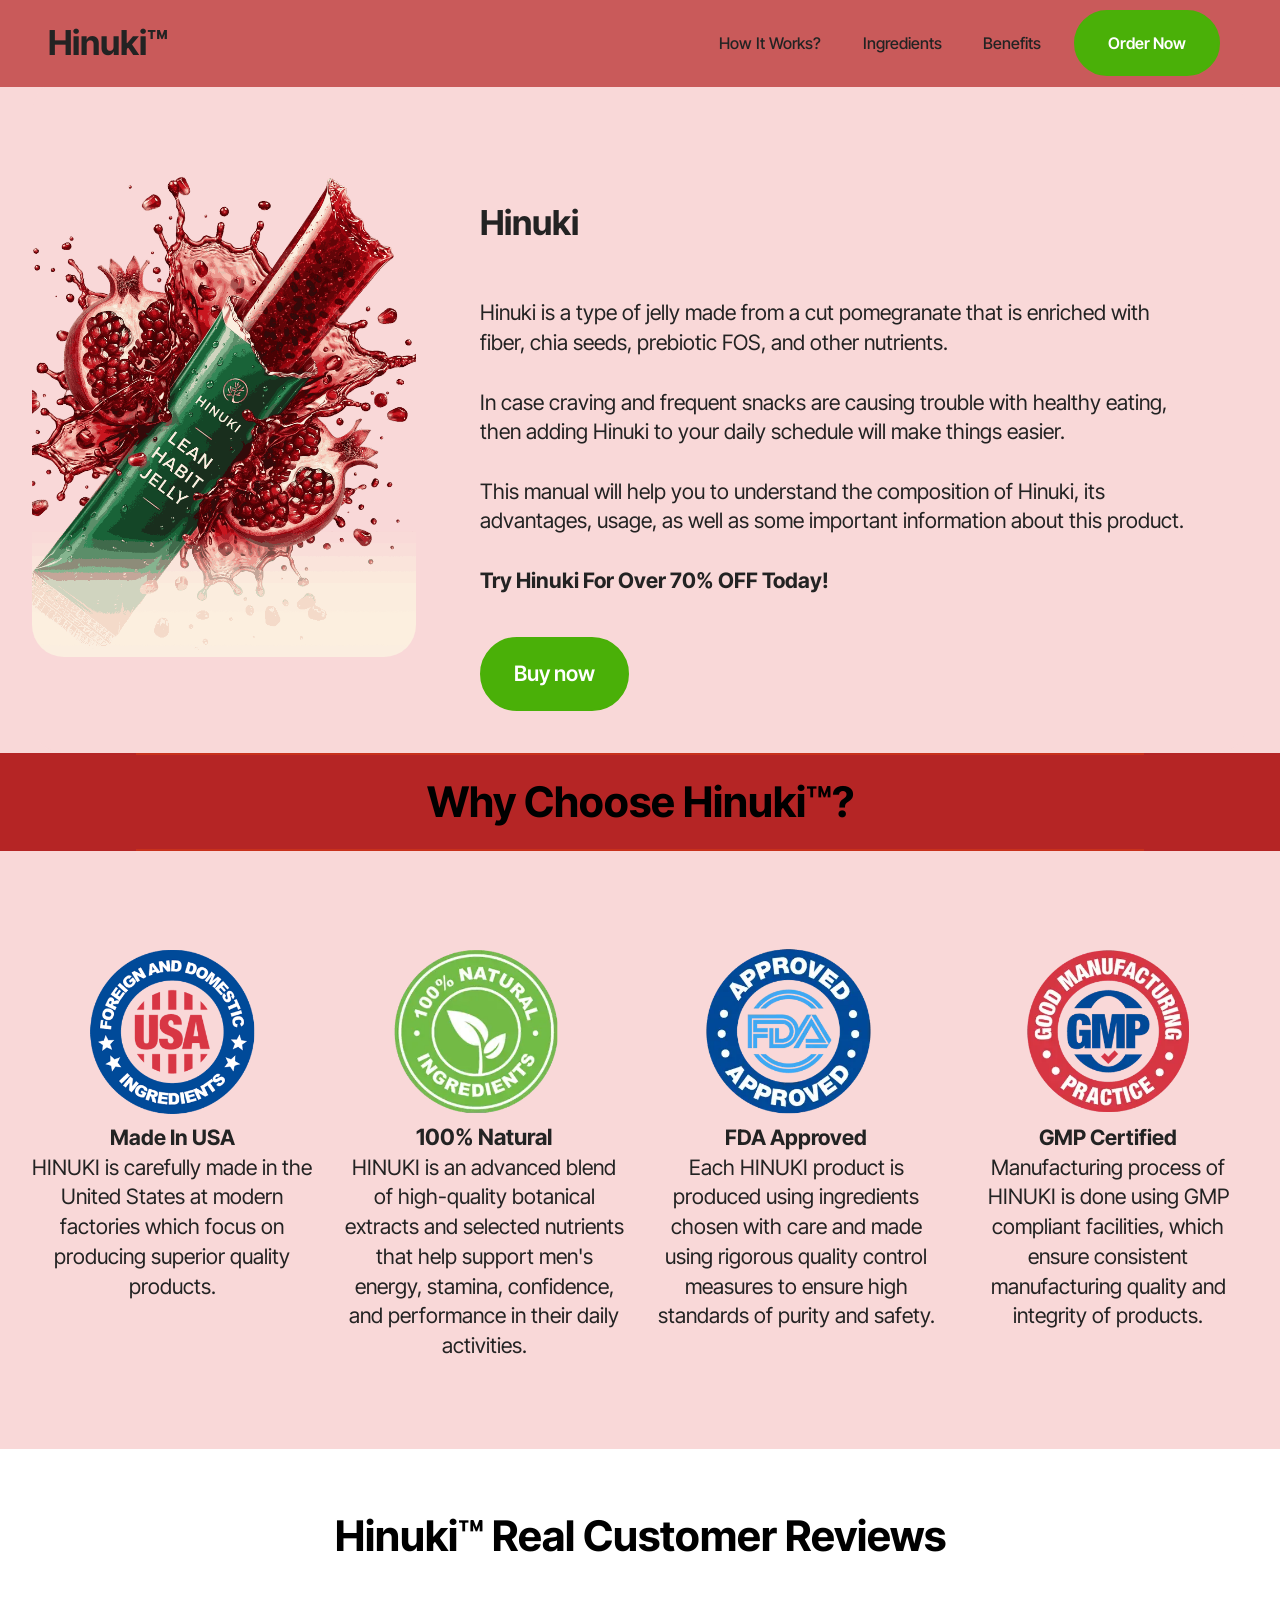
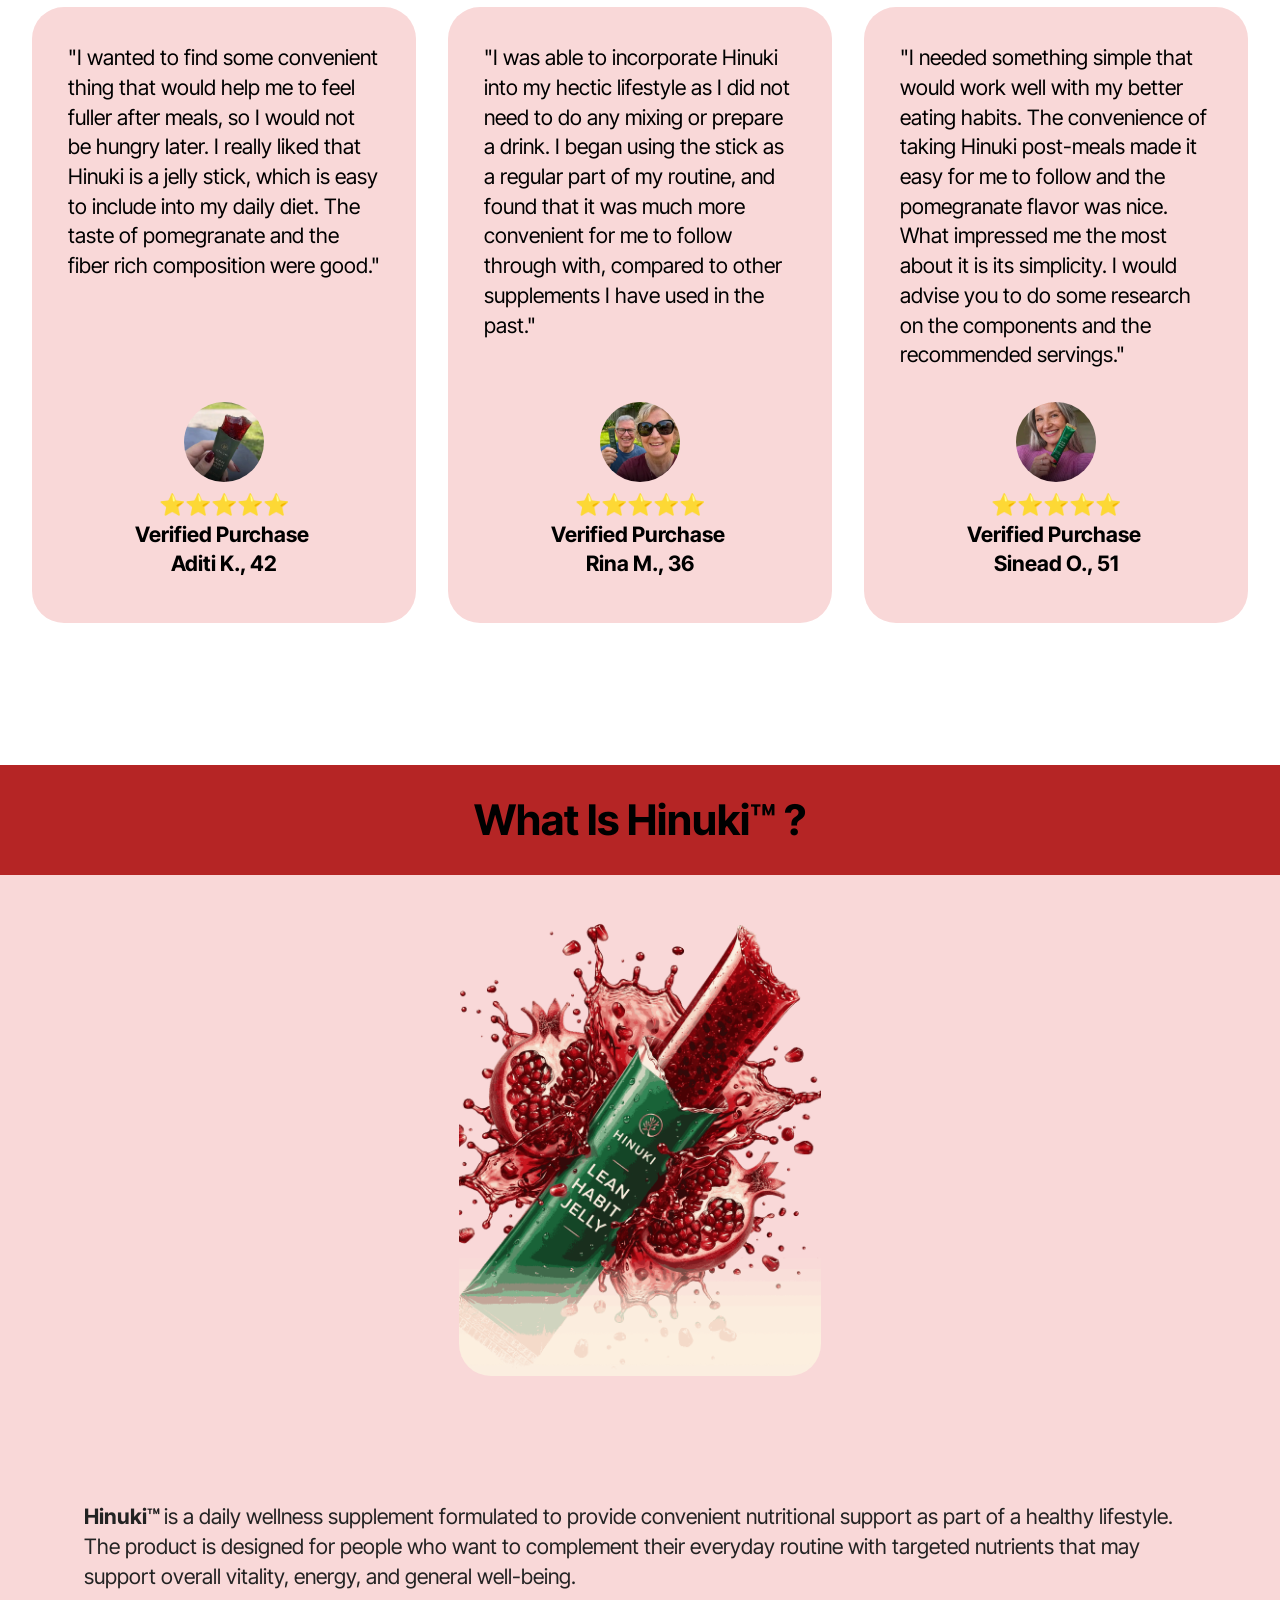
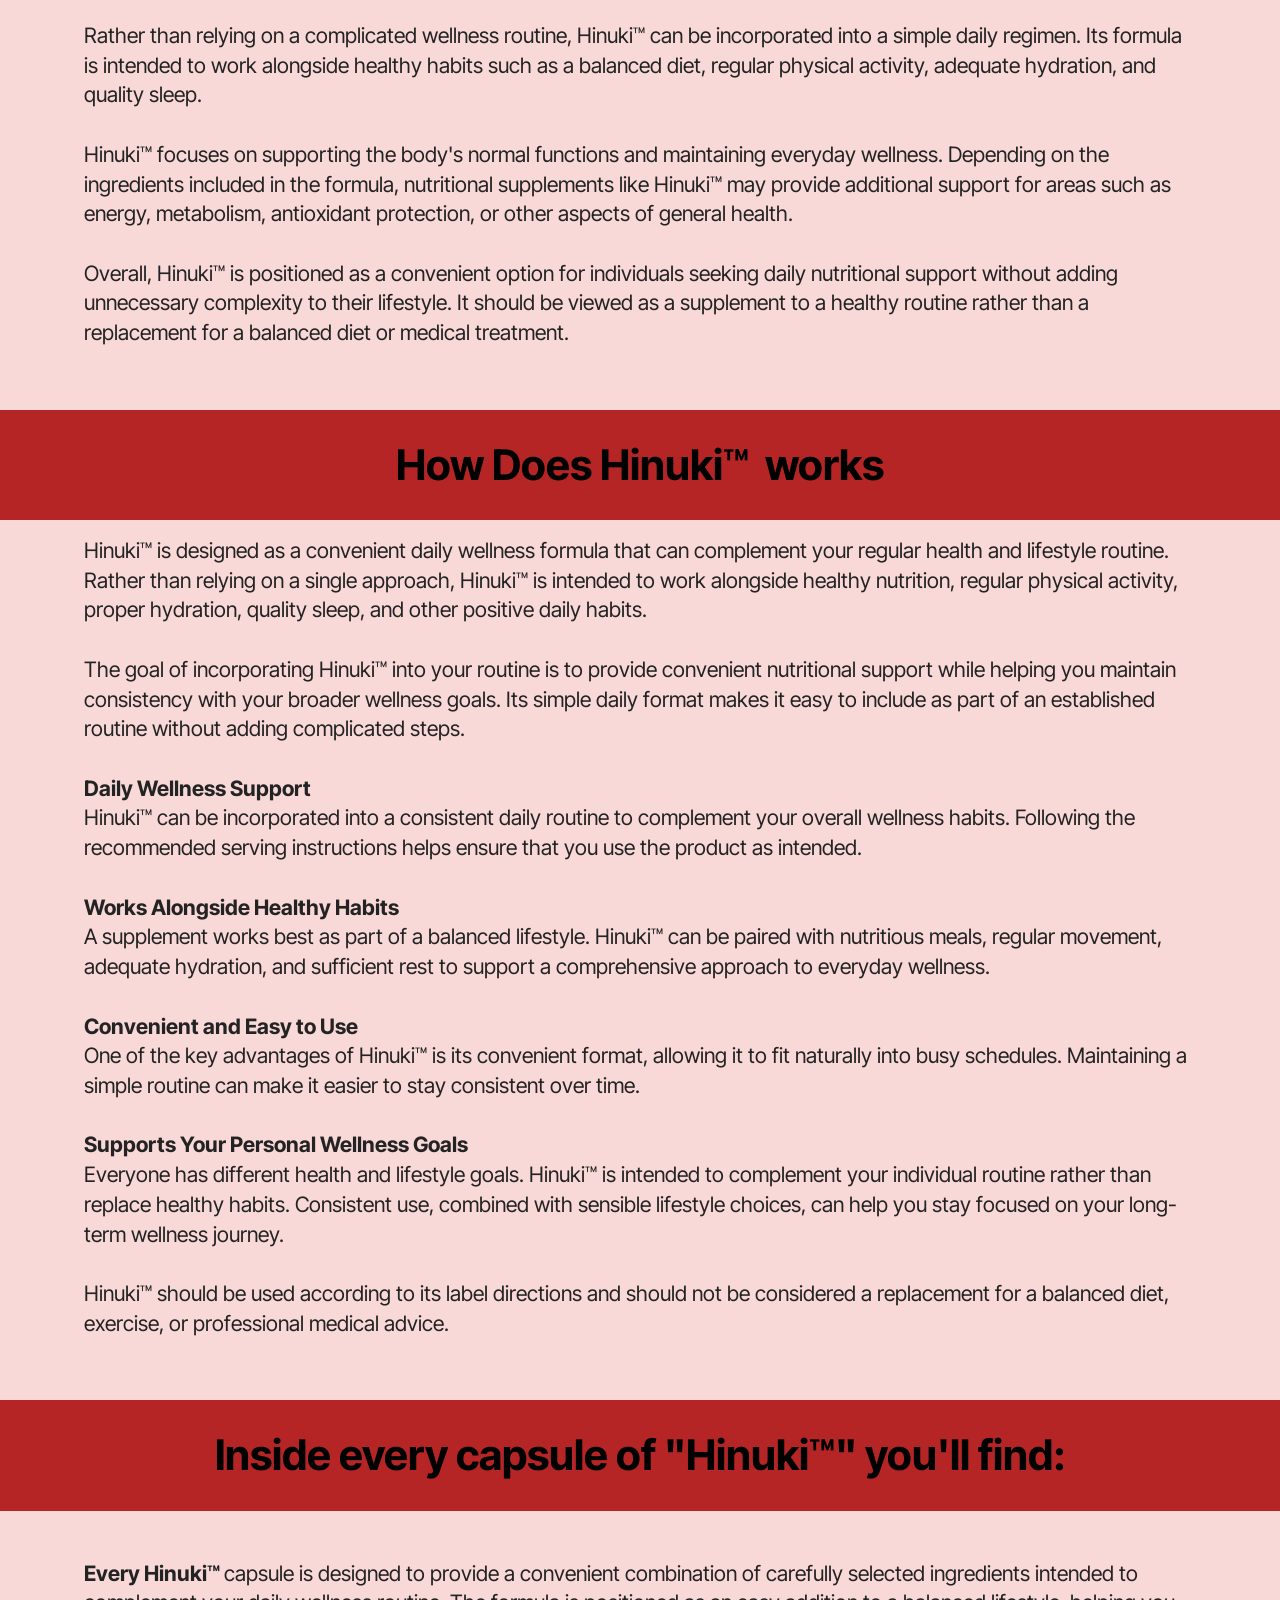
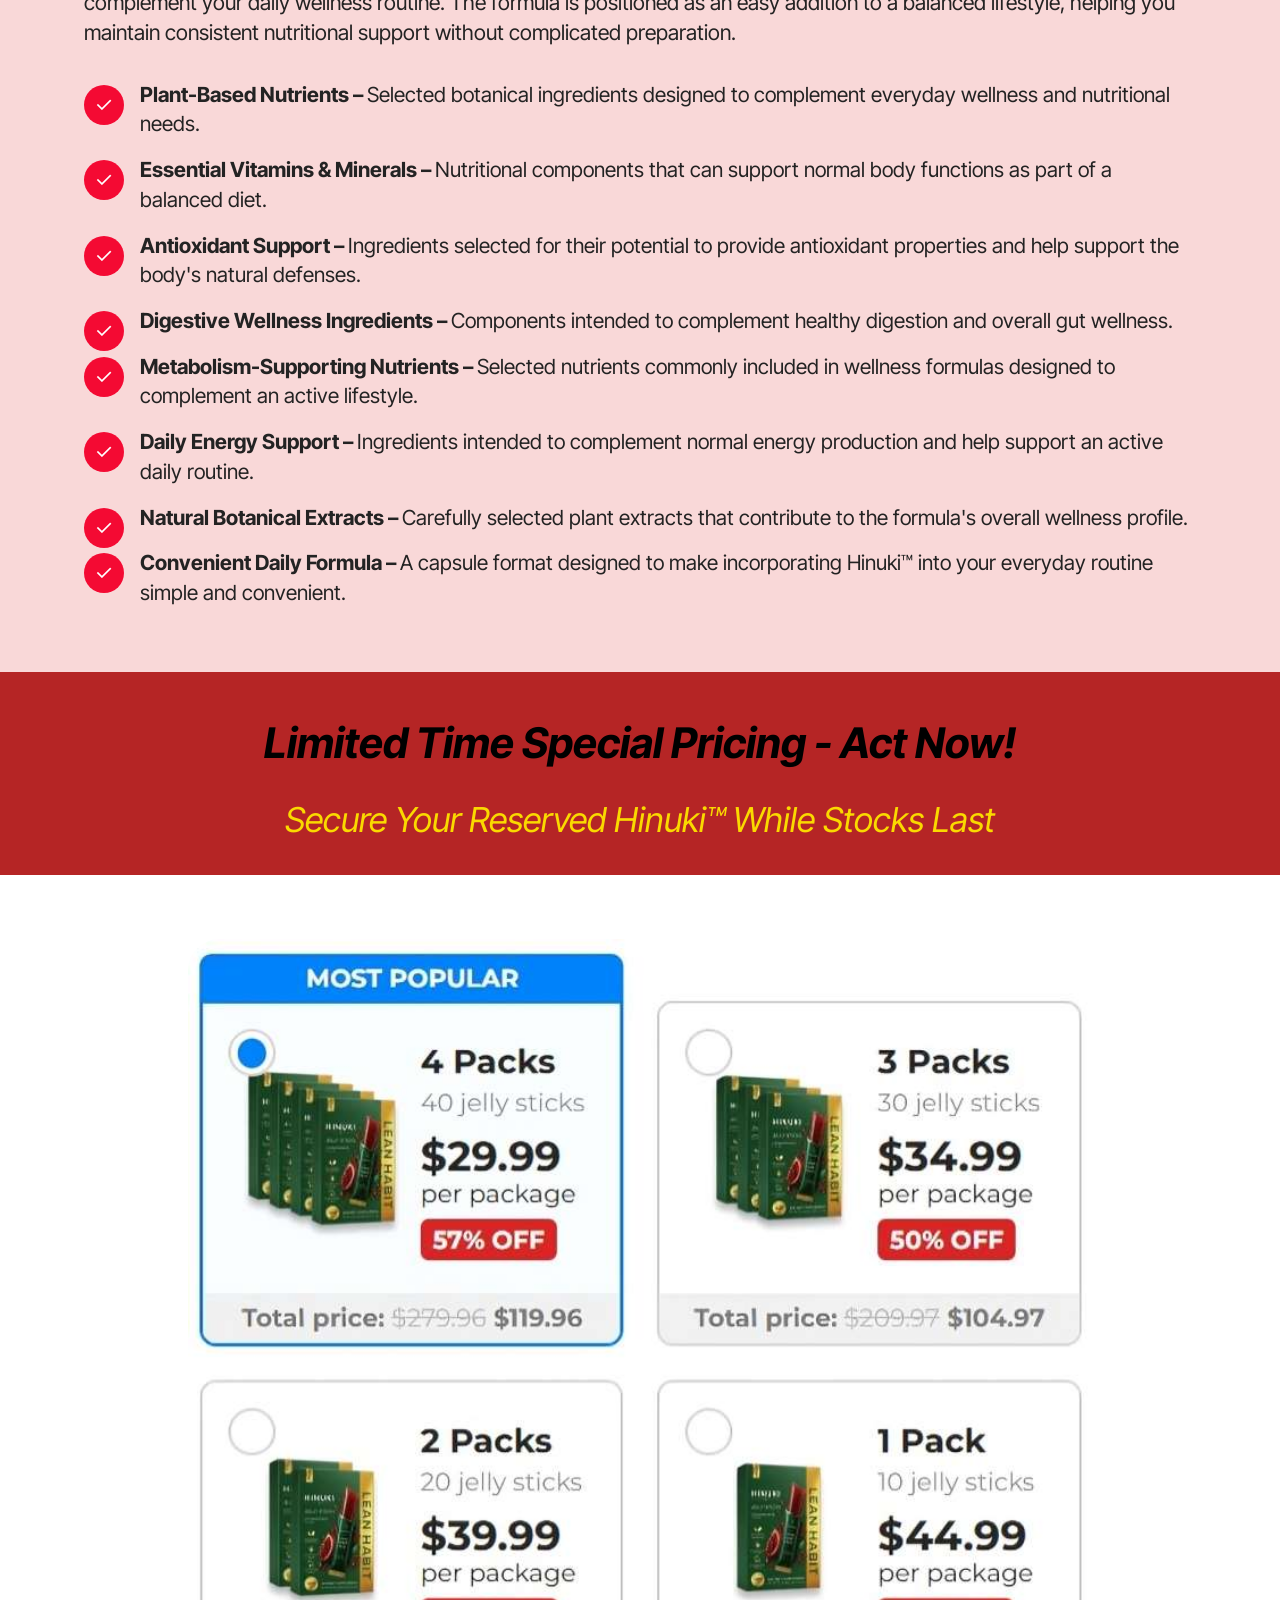
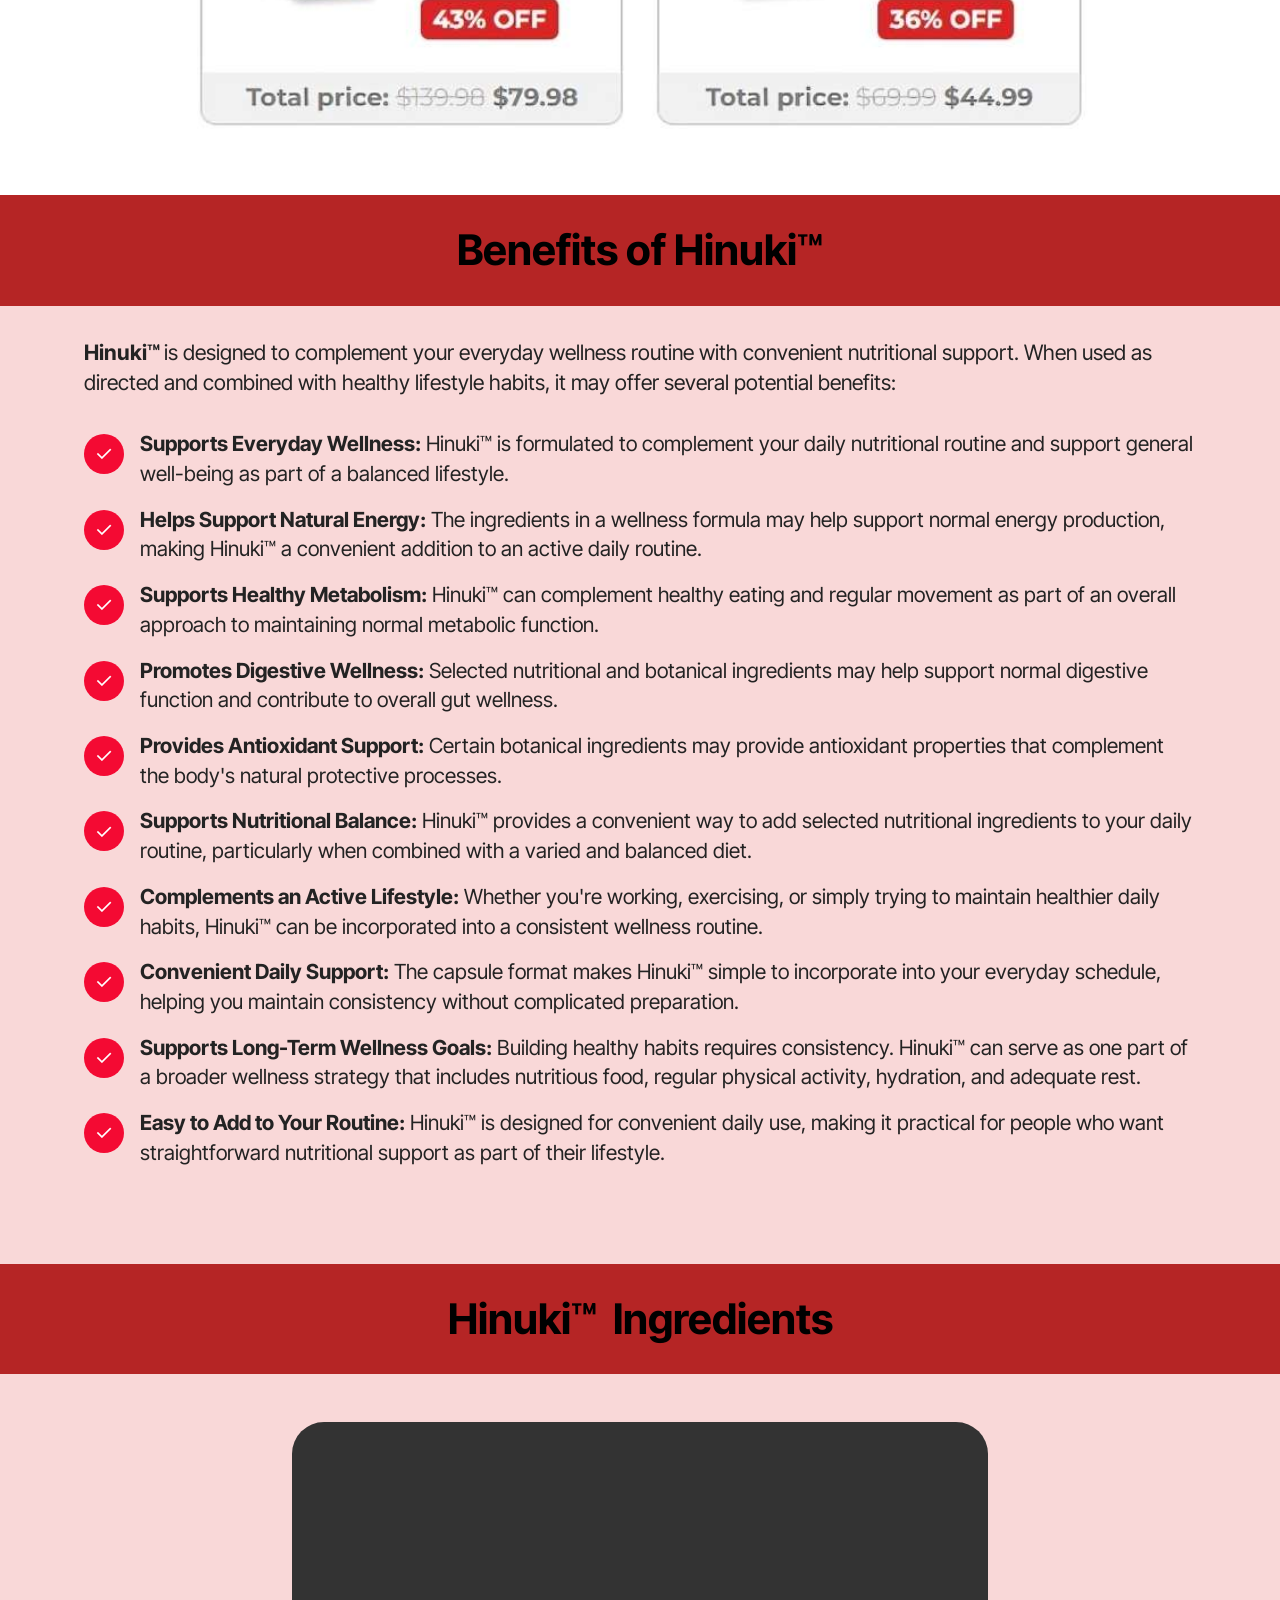
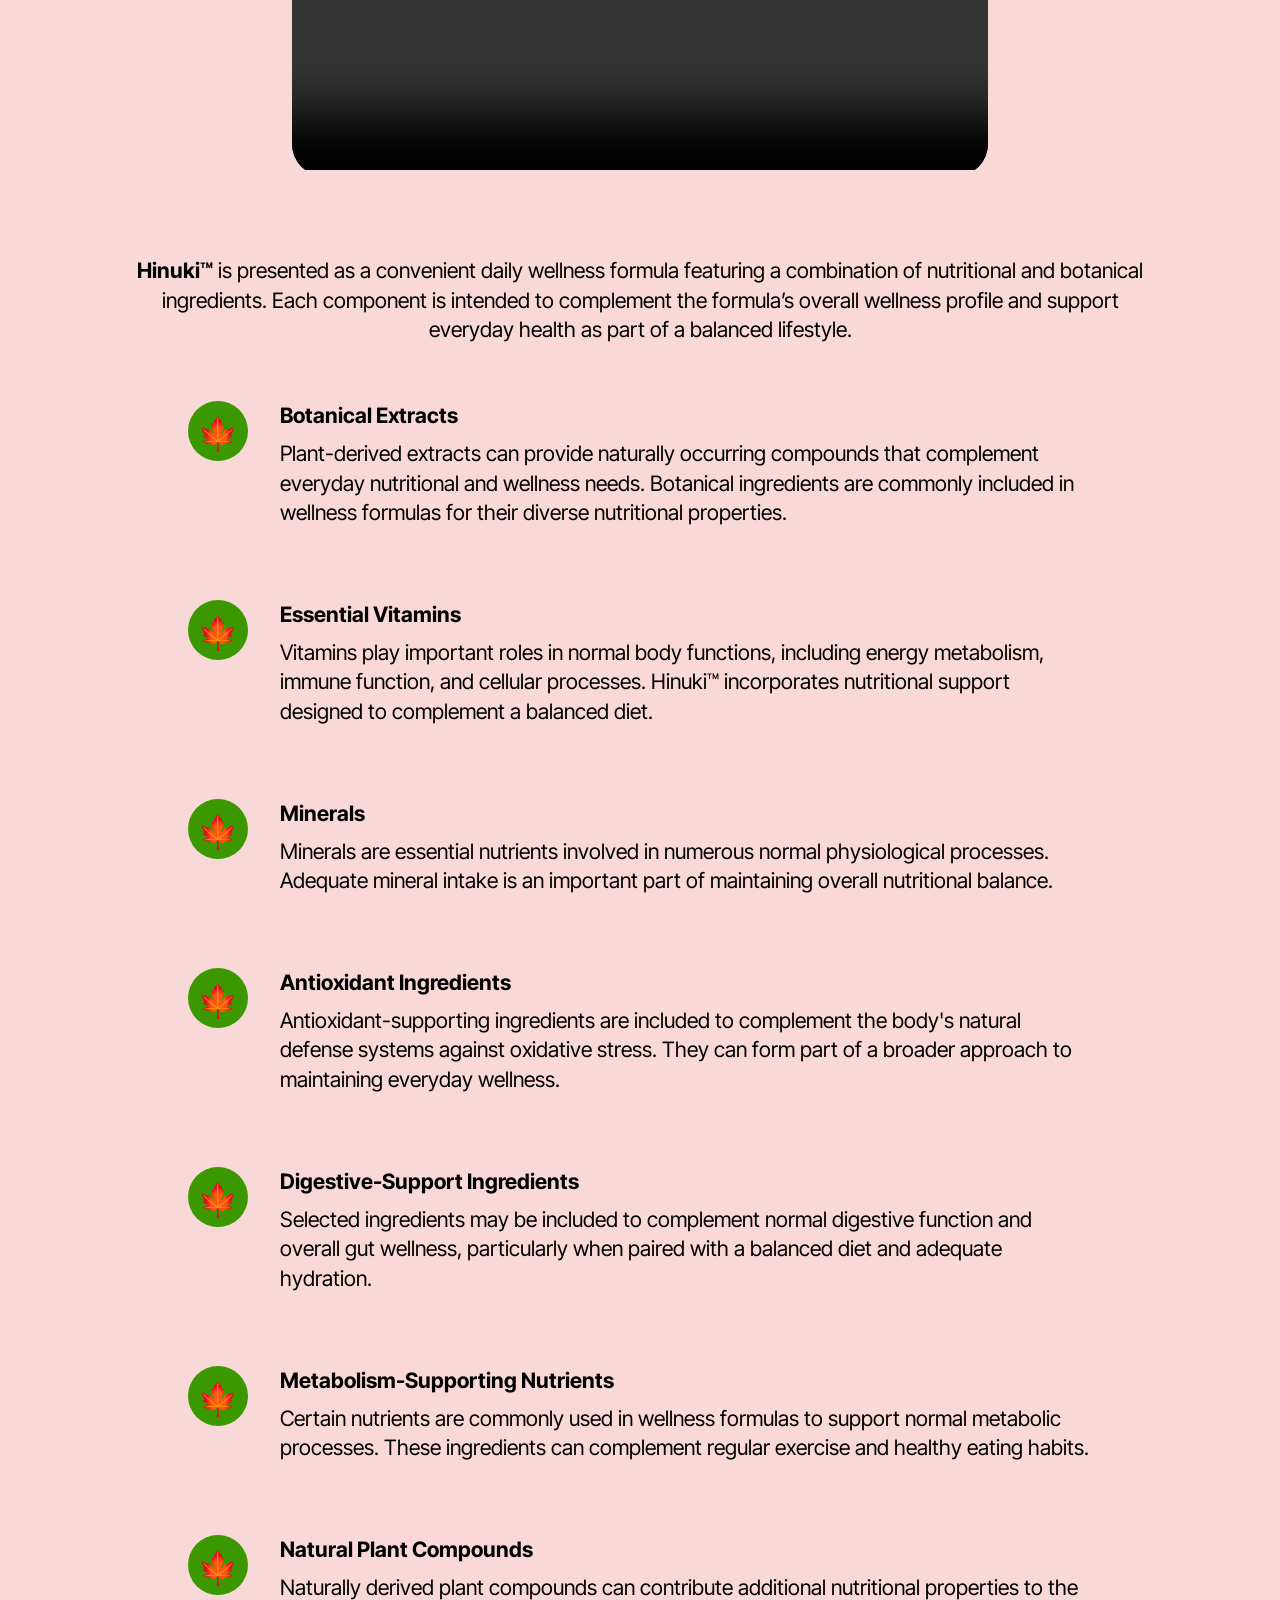
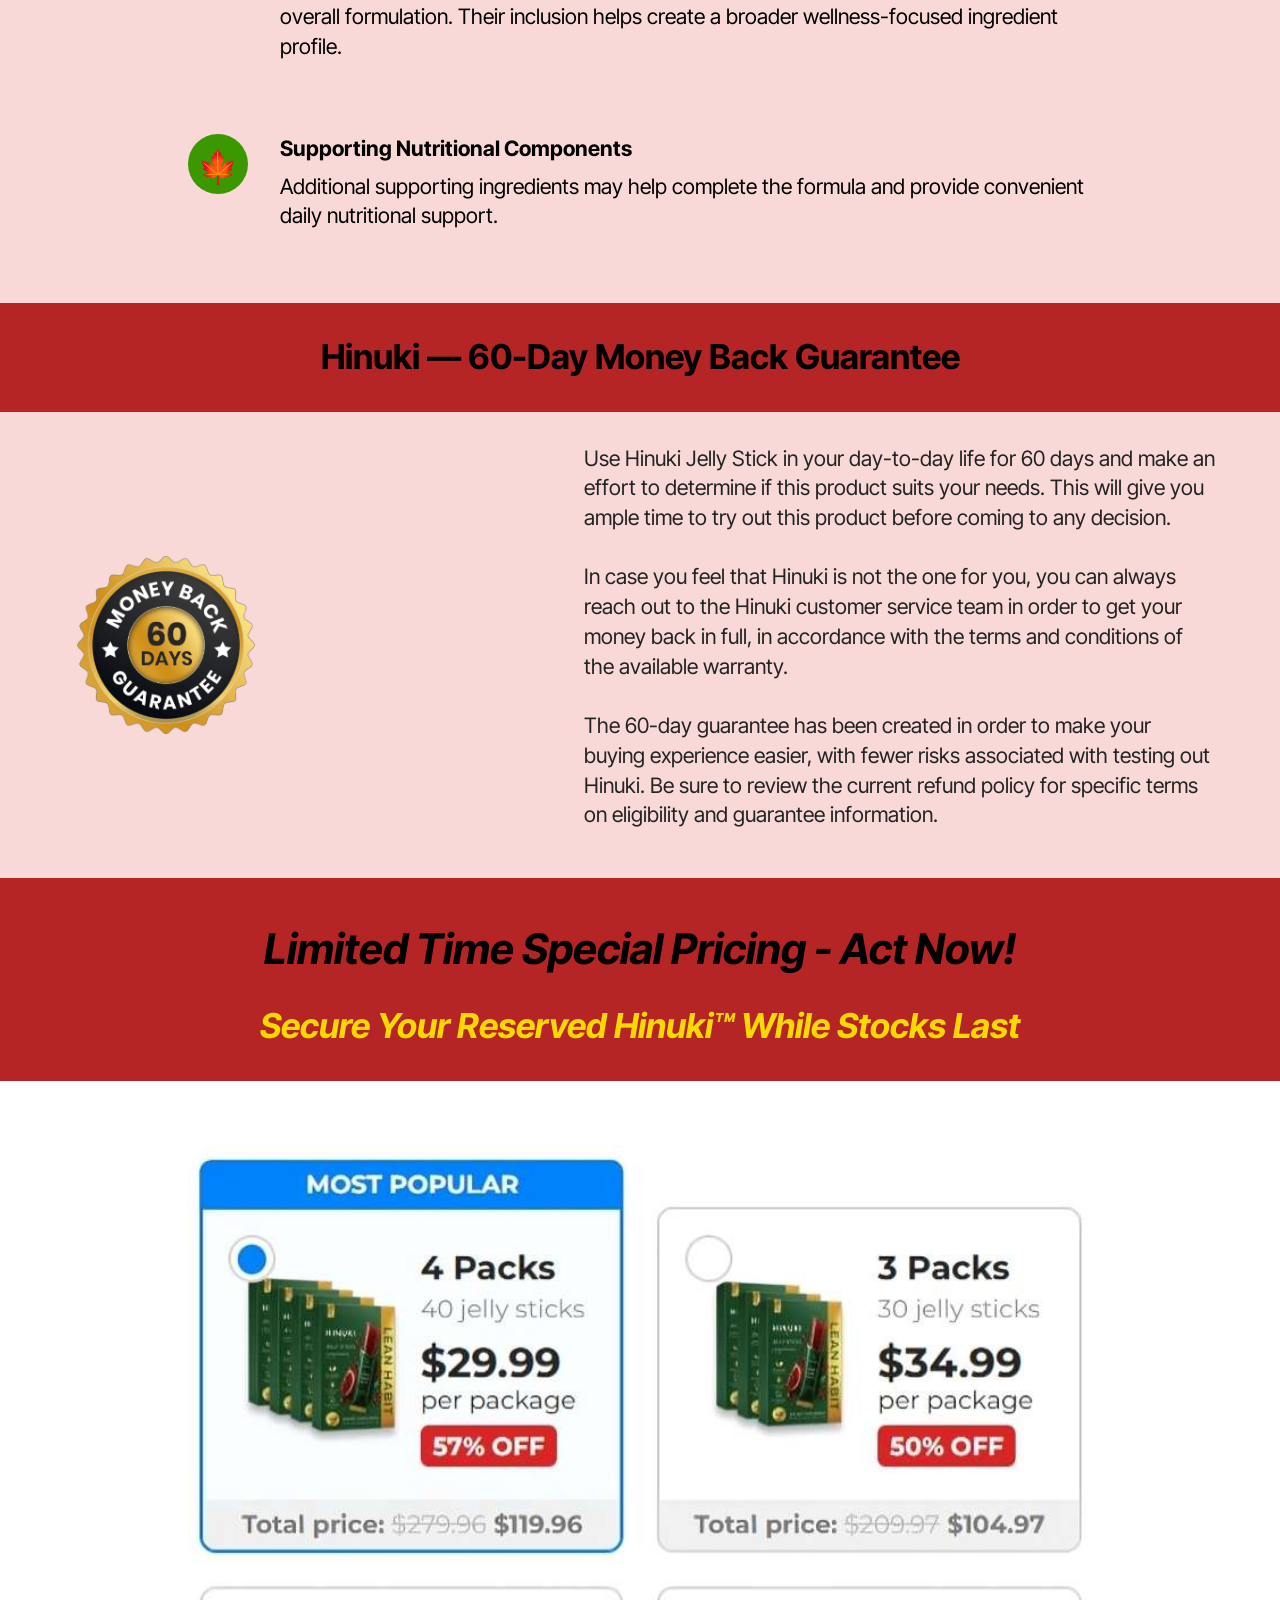
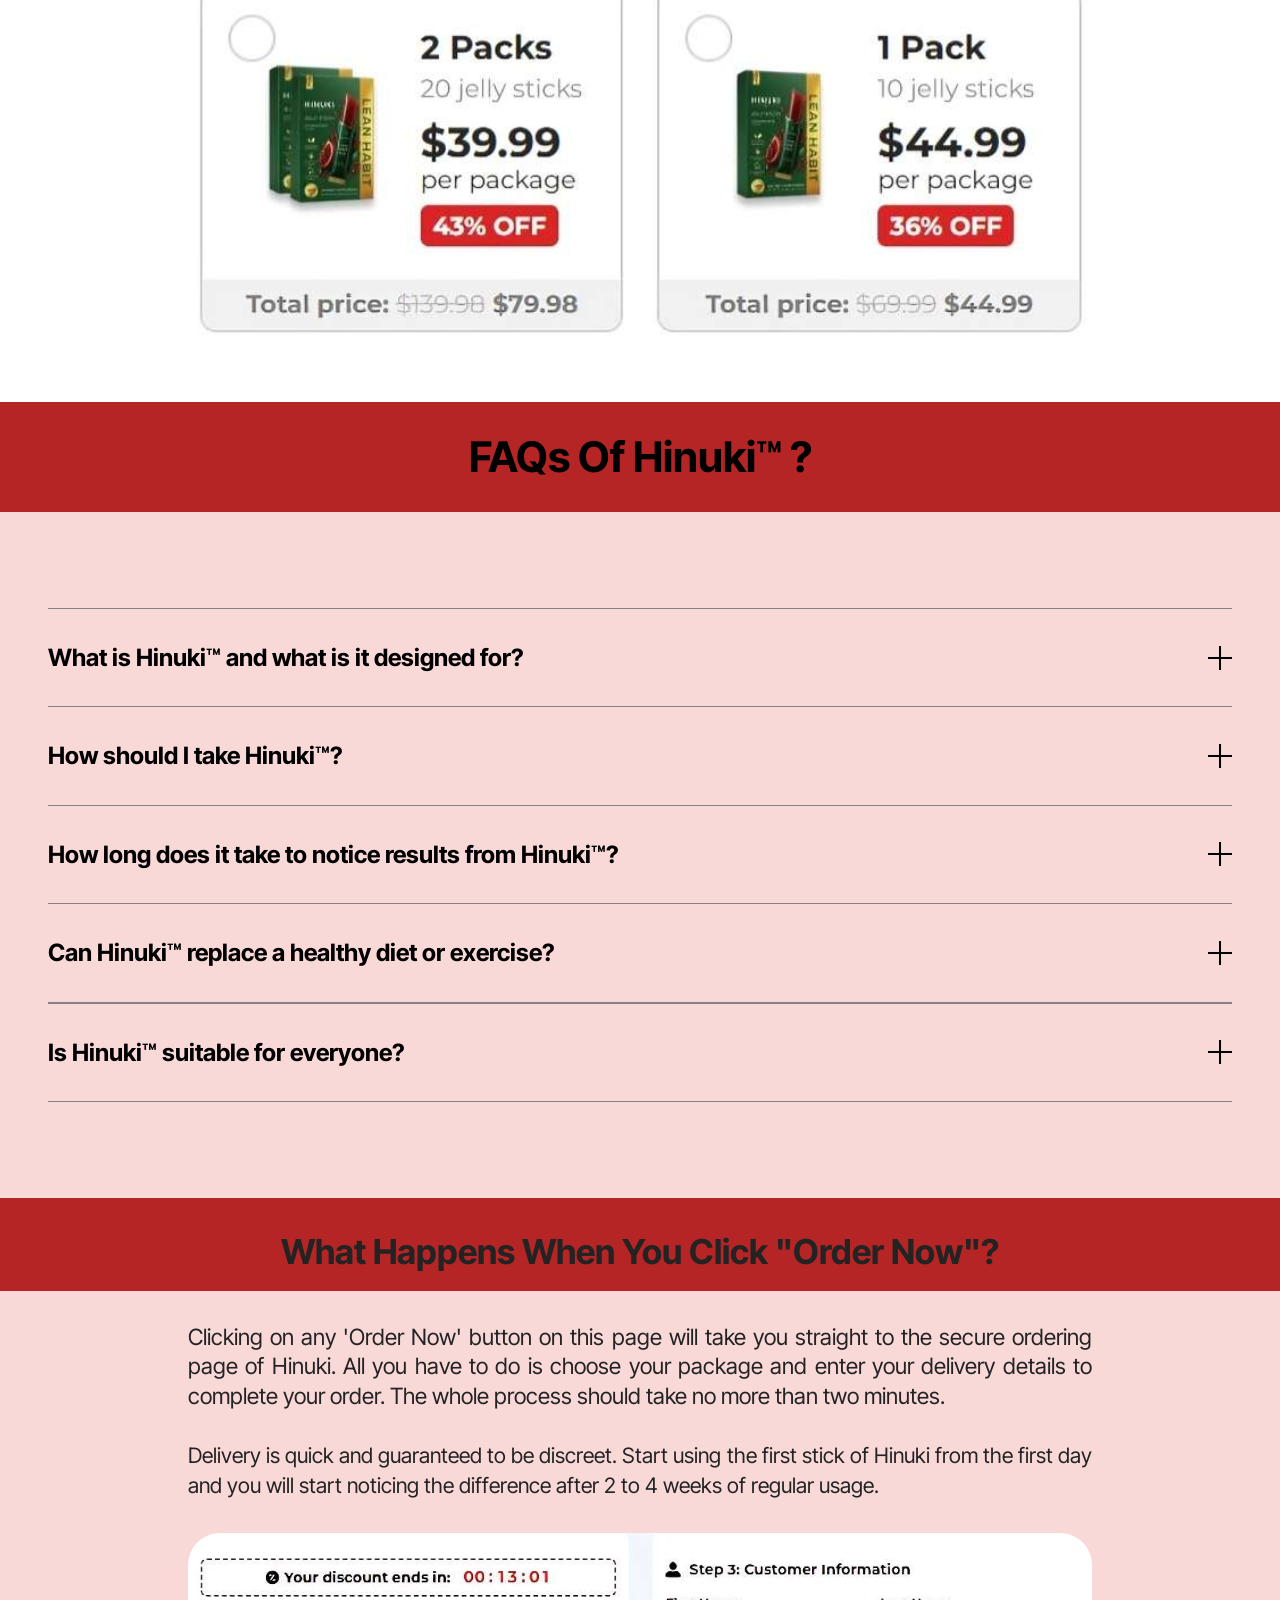
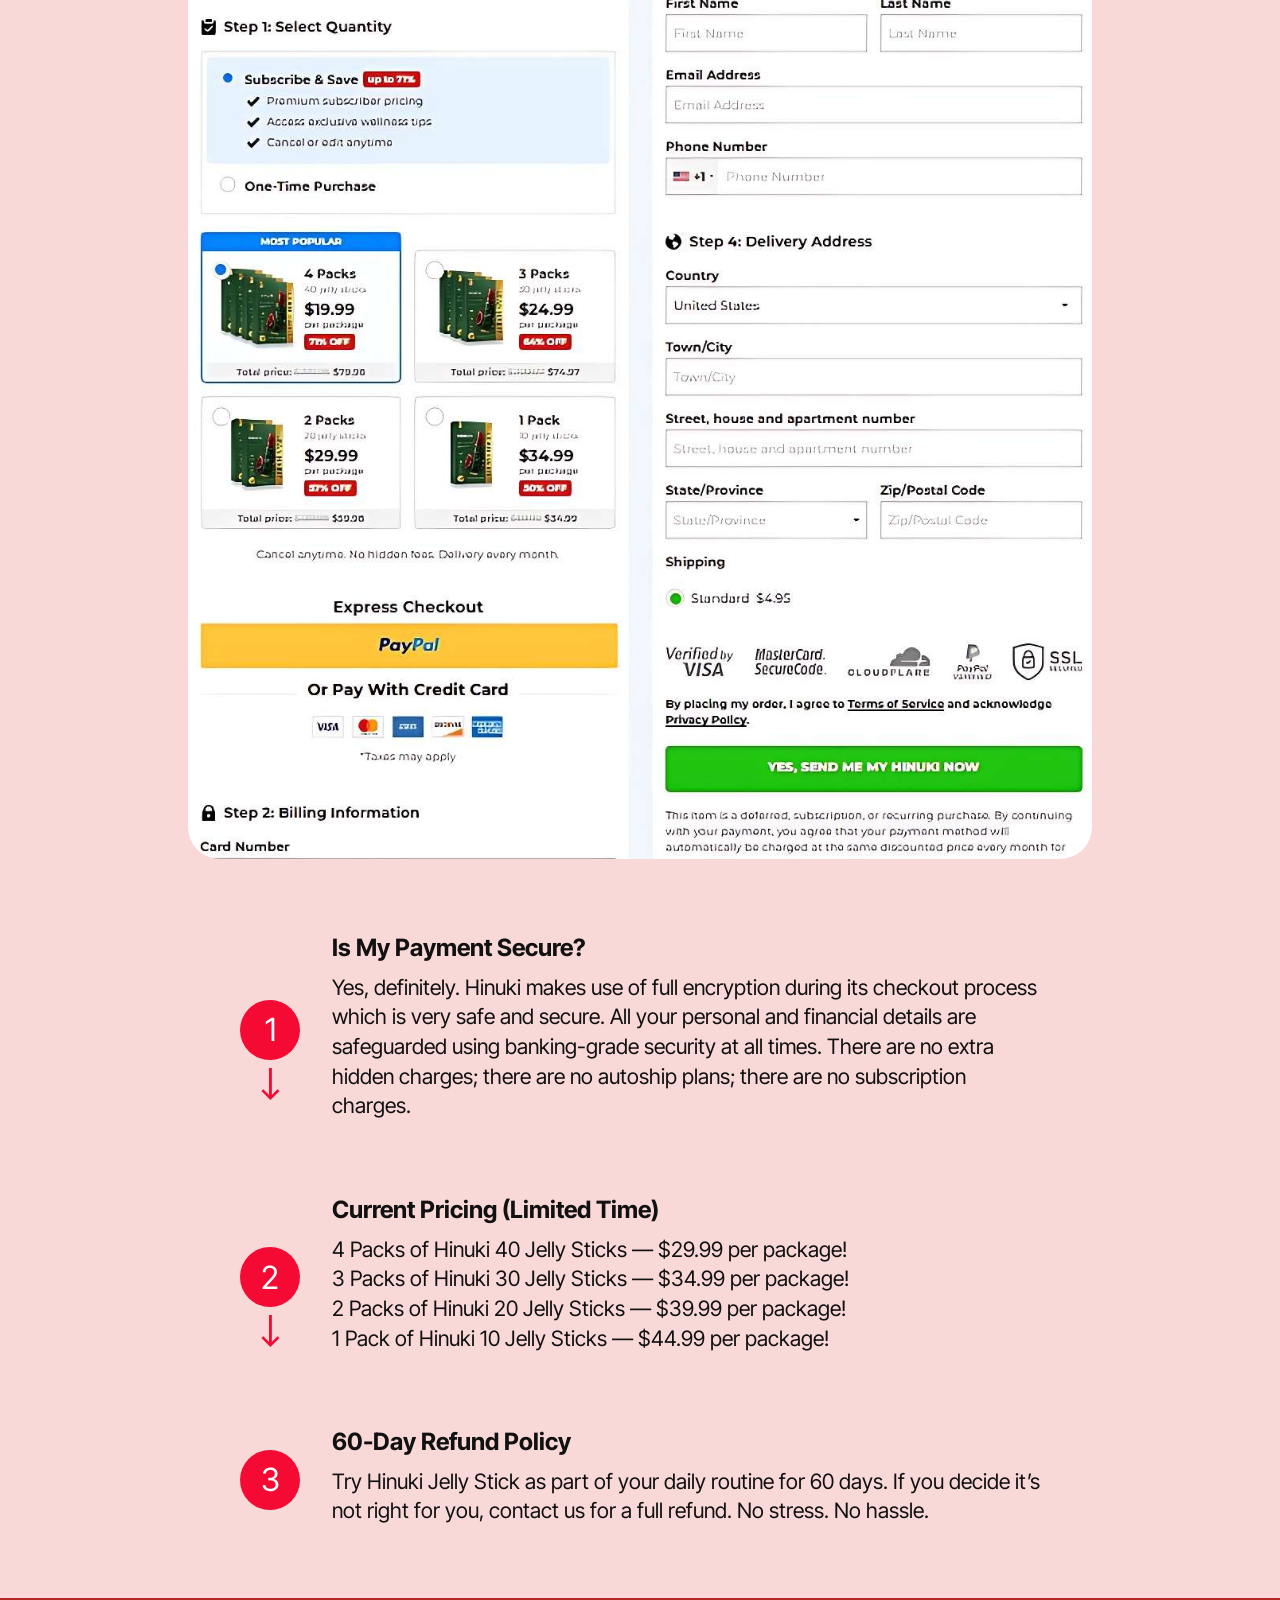
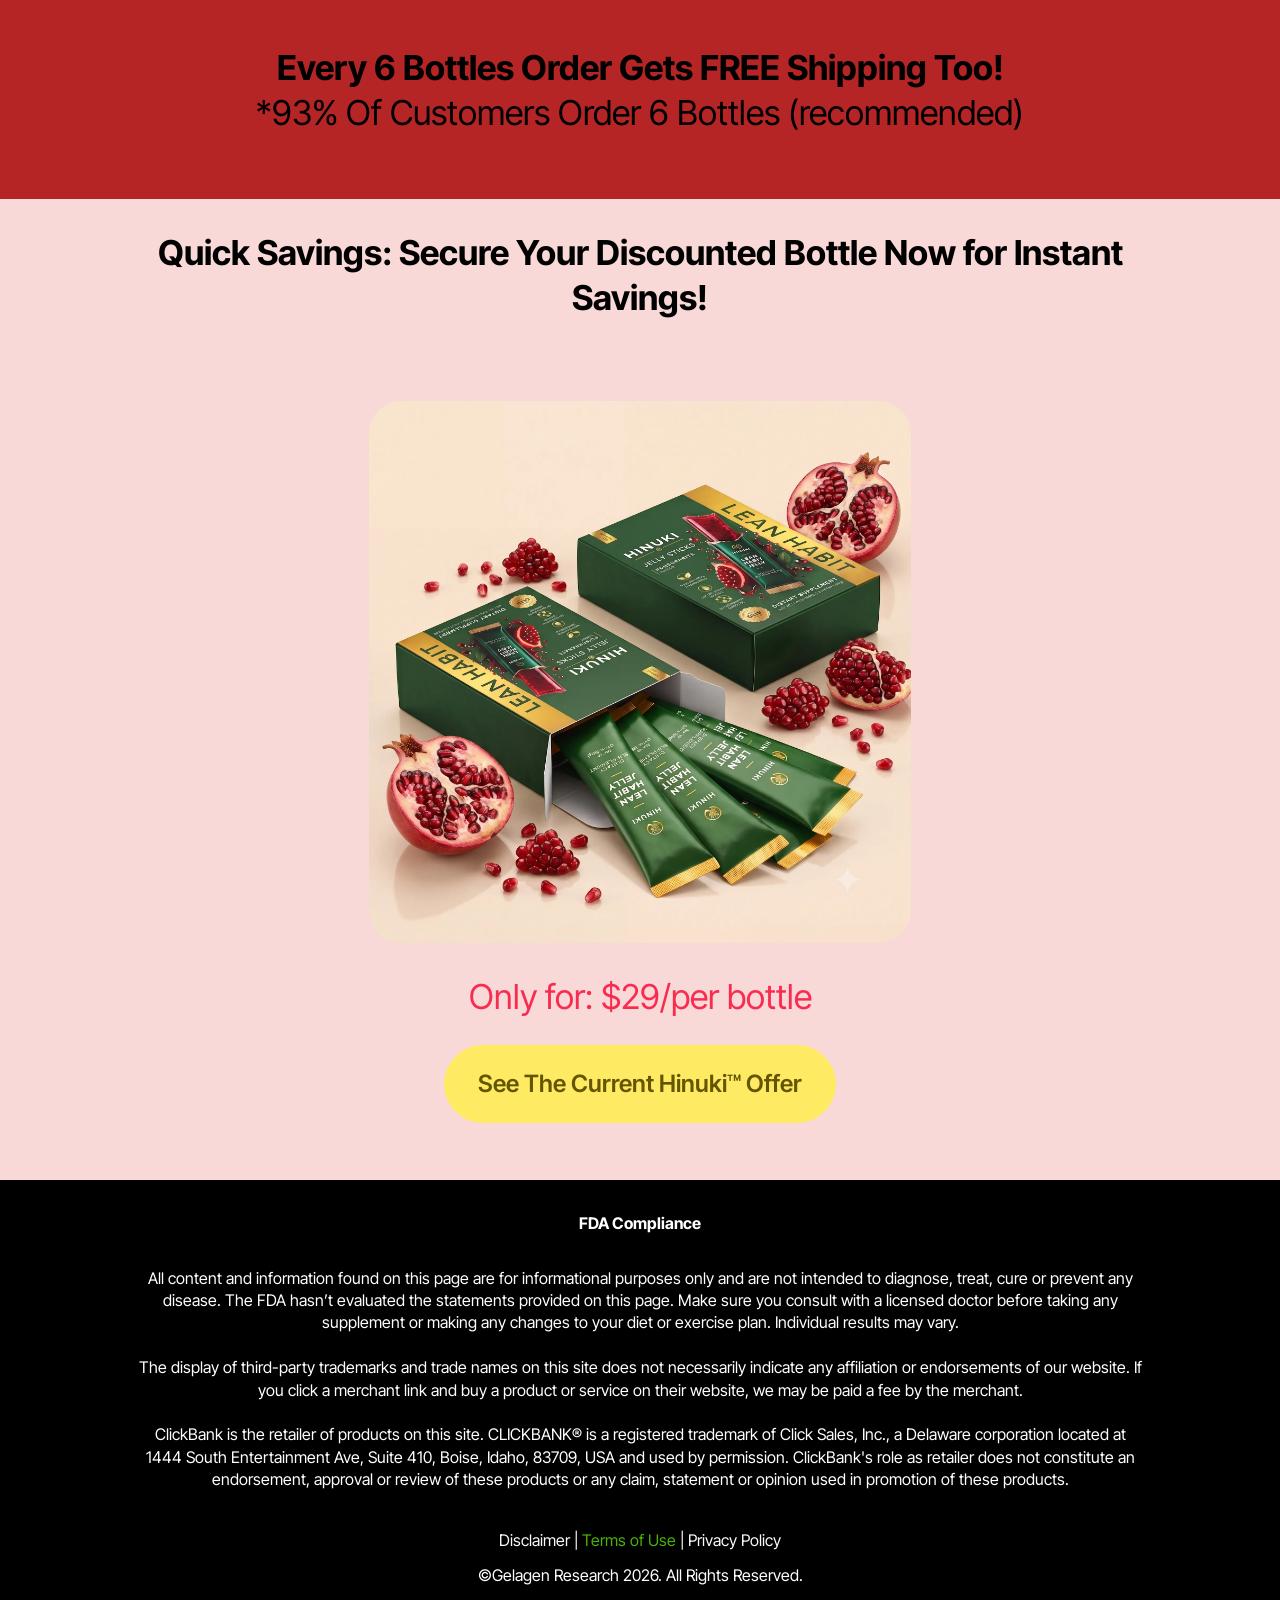
==== index.html @ cf49e0bb "Add files via upload" ====
<!DOCTYPE html>
<html  lang="en">
<head>
  <!-- Site made with Mobirise Website Builder v6.1.12, https://mobirise.com -->
  <meta charset="UTF-8">
  <meta http-equiv="X-UA-Compatible" content="IE=edge">
  <meta name="generator" content="Mobirise v6.1.12, mobirise.com">
  <meta name="twitter:card" content="summary_large_image"/>
  <meta name="twitter:image:src" content="assets/images/index-meta.webp">
  <meta property="og:image" content="assets/images/index-meta.webp">
  <meta name="twitter:title" content="Hinuki™ – Daily Wellness Support for a Healthier You">
  <meta name="viewport" content="width=device-width, initial-scale=1, minimum-scale=1">
  <link rel="shortcut icon" href="assets/images/hinuki-sticks-pakage-1.webp" type="image/x-icon">
  <meta name="description" content="Discover Hinuki™ Daily Wellness Support, a convenient supplement designed to complement your healthy lifestyle and help you maintain your daily wellness routine with ease.">
  
  
  <title>Hinuki™ – Daily Wellness Support for a Healthier You</title>
  <link rel="stylesheet" href="assets/web/assets/mobirise-icons2/mobirise2.css">
  <link rel="stylesheet" href="assets/web/assets/mobirise-icons/mobirise-icons.css">
  <link rel="stylesheet" href="assets/bootstrap/css/bootstrap.min.css">
  <link rel="stylesheet" href="assets/dropdown/css/style.css">
  <link rel="stylesheet" href="assets/socicon/css/styles.css">
  <link rel="stylesheet" href="assets/theme/css/style.css">
  <link rel="preload" href="https://fonts.googleapis.com/css?family=Inter+Tight:100,200,300,400,500,600,700,800,900,100i,200i,300i,400i,500i,600i,700i,800i,900i&display=swap" as="style" onload="this.onload=null;this.rel='stylesheet'">
  <noscript><link rel="stylesheet" href="https://fonts.googleapis.com/css?family=Inter+Tight:100,200,300,400,500,600,700,800,900,100i,200i,300i,400i,500i,600i,700i,800i,900i&display=swap"></noscript>
  <link rel="preload" as="style" href="assets/mobirise/css/mbr-additional.css?v=cbcJIG"><link rel="stylesheet" href="assets/mobirise/css/mbr-additional.css?v=cbcJIG" type="text/css">

  
  
  <meta name="keywords" content="prosta defend, prostadefend, prosta defend supplement, prosta defend pills">
 <meta name="author" content="prosta defend">
		
 <link rel="canonical" href="" >
</head>
<body>
  
  <section data-bs-version="5.1" class="menu menu2 cid-vvjRE5VQ8q" once="menu" id="menu2-21">
    
    <nav class="navbar navbar-dropdown navbar-expand-lg">
        <div class="container">
            <div class="navbar-brand">
                
                <span class="navbar-caption-wrap"><a class="navbar-caption text-black text-primary display-2" href="https://mwebzuno.com/13456/1282/10/?">Hinuki™<br></a></span>
            </div>
            <button class="navbar-toggler" type="button" data-toggle="collapse" data-bs-toggle="collapse" data-target="#navbarSupportedContent" data-bs-target="#navbarSupportedContent" aria-controls="navbarNavAltMarkup" aria-expanded="false" aria-label="Toggle navigation">
                <div class="hamburger">
                    <span></span>
                    <span></span>
                    <span></span>
                    <span></span>
                </div>
            </button>
            <div class="collapse navbar-collapse" id="navbarSupportedContent">
                <ul class="navbar-nav nav-dropdown" data-app-modern-menu="true"><li class="nav-item"><a class="nav-link link text-black text-primary display-4" href="index.html#header3-1m">How It Works?</a></li>
                    <li class="nav-item"><a class="nav-link link text-black text-primary display-4" href="index.html#features20-x">
                            Ingredients</a></li>
                    <li class="nav-item"><a class="nav-link link text-black text-primary display-4" href="index.html#header3-1n">Benefits</a>
                    </li></ul>
                
                <div class="navbar-buttons mbr-section-btn"><a class="btn btn-primary display-4" href="https://mwebzuno.com/13456/1282/10/?">Order Now</a></div>
            </div>
        </div>
    </nav>
</section>

<section data-bs-version="5.1" class="features7 cid-vvjSD3Nnea" id="features7-22">
    <!---->
    

    
    
    <div class="container">
        <div class="card-wrapper">
            <div class="row align-items-center">
                <div class="col-12 col-lg-4">
                    <div class="image-wrapper">
                        <a href="https://mwebzuno.com/13456/1282/10/?"><img src="assets/images/hinuki.webp" alt="Mobirise Website Builder"></a>
                    </div>
                </div>
                <div class="col-12 col-lg">
                    <div class="text-box">
                        <h5 class="mbr-title mbr-fonts-style display-2">
                            <strong><br></strong><strong><br></strong><strong>Hinuki</strong><br><strong><br></strong></h5>
                        <p class="mbr-text mbr-fonts-style display-7">Hinuki is a type of jelly made from a cut pomegranate that is enriched with fiber, chia seeds, prebiotic FOS, and other nutrients.<br><br>In case craving and frequent snacks are causing trouble with healthy eating, then adding Hinuki to your daily schedule will make things easier.<br><br>This manual will help you to understand the composition of Hinuki, its advantages, usage, as well as some important information about this product.<br><br><strong>Try Hinuki For Over 70% OFF Today!</strong><br></p>
                        
                        <div class="mbr-section-btn pt-3"><a href="https://mwebzuno.com/13456/1282/10/?" class="btn btn-primary display-7">Buy now</a></div>
                    </div>
                </div>
            </div>
        </div>
    </div>
</section>

<section data-bs-version="5.1" class="content6 cid-vvjX7Km81t" id="content6-24">
    
    <div class="container">
        <div class="row justify-content-center">
            <div class="col-md-12 col-lg-10">
                <hr class="line">
                <p class="mbr-text align-center mbr-fonts-style my-4 display-1"><strong>Why Choose&nbsp;Hinuki™?</strong><br></p>
                <hr class="line">
            </div>
        </div>
    </div>
</section>

<section data-bs-version="5.1" class="gallery5 mbr-gallery cid-vvjX5FZ1n5" id="gallery5-23">
    

    
    

    <div class="container">
        
        <div class="row mbr-gallery mt-4">
            <div class="col-12 col-md-6 col-lg-3 item gallery-image active">
                <div class="item-wrapper" data-toggle="modal" data-bs-toggle="modal" data-target="#vxDwjUNQhs-modal" data-bs-target="#vxDwjUNQhs-modal">
                    <img class="w-100" src="assets/images/made-in-usa-1.webp" alt="Mobirise Website Builder" data-slide-to="0" data-bs-slide-to="0" data-target="#lb-vxDwjUNQhs" data-bs-target="#lb-vxDwjUNQhs">
                    <div class="icon-wrapper">
                        <span class="mobi-mbri mobi-mbri-search mbr-iconfont mbr-iconfont-btn"></span>
                    </div>
                </div>
                <h1 class="mbr-item-subtitle mbr-fonts-style align-center mb-2 mt-2 display-7"><div><strong>Made In USA</strong></div><div>HINUKI is carefully made in the United States at modern factories which focus on producing superior quality products.</div><div>
</div><div>
</div></h1>
            </div>
            <div class="col-12 col-md-6 col-lg-3 item gallery-image">
                <div class="item-wrapper" data-toggle="modal" data-bs-toggle="modal" data-target="#vxDwjUNQhs-modal" data-bs-target="#vxDwjUNQhs-modal">
                    <img class="w-100" src="assets/images/100-natural-500x300.webp" alt="Mobirise Website Builder" data-slide-to="1" data-bs-slide-to="1" data-target="#lb-vxDwjUNQhs" data-bs-target="#lb-vxDwjUNQhs">
                    <div class="icon-wrapper">
                        <span class="mobi-mbri mobi-mbri-search mbr-iconfont mbr-iconfont-btn"></span>
                    </div>
                </div>
                <h1 class="mbr-item-subtitle mbr-fonts-style align-center mb-2 mt-2 display-7"><div><span style="font-size: 1.4rem;"><strong>100% Natural</strong></span></div><div>HINUKI is an advanced blend of high-quality botanical extracts and selected nutrients that help support men's energy, stamina, confidence, and performance in their daily activities.</div><div>
</div><div>
</div></h1>
            </div>
            
            <div class="col-12 col-md-6 col-lg-3 item gallery-image">
                <div class="item-wrapper" data-toggle="modal" data-bs-toggle="modal" data-target="#vxDwjUNQhs-modal" data-bs-target="#vxDwjUNQhs-modal">
                    <img class="w-100" src="assets/images/fda-approved-500x300.webp" alt="Mobirise Website Builder" data-slide-to="2" data-bs-slide-to="2" data-target="#lb-vxDwjUNQhs" data-bs-target="#lb-vxDwjUNQhs">
                    <div class="icon-wrapper">
                        <span class="mobi-mbri mobi-mbri-search mbr-iconfont mbr-iconfont-btn"></span>
                    </div>
                </div>
                <h1 class="mbr-item-subtitle mbr-fonts-style align-center mb-2 mt-2 display-7"><div><strong>FDA Approved</strong></div><div>Each HINUKI product is produced using ingredients chosen with care and made using rigorous quality control measures to ensure high standards of purity and safety.</div><div>
</div></h1>
            </div><div class="col-12 col-md-6 col-lg-3 item gallery-image">
                <div class="item-wrapper" data-toggle="modal" data-bs-toggle="modal" data-target="#vxDwjUNQhs-modal" data-bs-target="#vxDwjUNQhs-modal">
                    <img class="w-100" src="assets/images/gmp-certified-500x300.webp" alt="Mobirise Website Builder" data-slide-to="3" data-bs-slide-to="3" data-target="#lb-vxDwjUNQhs" data-bs-target="#lb-vxDwjUNQhs">
                    <div class="icon-wrapper">
                        <span class="mobi-mbri mobi-mbri-search mbr-iconfont mbr-iconfont-btn"></span>
                    </div>
                </div>
                <h1 class="mbr-item-subtitle mbr-fonts-style align-center mb-2 mt-2 display-7"><div><strong>GMP Certified</strong></div><div>Manufacturing process of HINUKI is done using GMP compliant facilities, which ensure consistent manufacturing quality and integrity of products.</div></h1>
            </div>
        </div>

        <div class="modal mbr-slider" tabindex="-1" role="dialog" aria-hidden="true" id="vxDwjUNQhs-modal">
            <div class="modal-dialog" role="document">
                <div class="modal-content">
                    <div class="modal-body">
                        <div class="carousel slide" id="lb-vxDwjUNQhs" data-interval="5000" data-bs-interval="5000">
                            <div class="carousel-inner">
                                <div class="carousel-item active">
                                    <img class="d-block w-100" src="assets/images/made-in-usa-1.webp" alt="Mobirise Website Builder">
                                </div>
                                <div class="carousel-item">
                                    <img class="d-block w-100" src="assets/images/100-natural-500x300.webp" alt="Mobirise Website Builder">
                                </div>
                                
                                <div class="carousel-item">
                                    <img class="d-block w-100" src="assets/images/fda-approved-500x300.webp" alt="Mobirise Website Builder">
                                </div><div class="carousel-item">
                                    <img class="d-block w-100" src="assets/images/gmp-certified-500x300.webp" alt="Mobirise Website Builder">
                                </div>
                            </div>
                            <ol class="carousel-indicators">
                                <li data-slide-to="0" data-bs-slide-to="0" class="active" data-target="#lb-vxDwjUNQhs" data-bs-target="#lb-vxDwjUNQhs"></li>
                                <li data-slide-to="1" data-bs-slide-to="1" data-target="#lb-vxDwjUNQhs" data-bs-target="#lb-vxDwjUNQhs"></li>
                                <li data-slide-to="2" data-bs-slide-to="2" data-target="#lb-vxDwjUNQhs" data-bs-target="#lb-vxDwjUNQhs"></li>
                                <li data-slide-to="3" data-bs-slide-to="3" data-target="#lb-vxDwjUNQhs" data-bs-target="#lb-vxDwjUNQhs"></li>
                            </ol>
                            <a role="button" href="" class="close" data-dismiss="modal" data-bs-dismiss="modal" aria-label="Close">
                            </a>
                            <a class="carousel-control-prev carousel-control" role="button" data-slide="prev" data-bs-slide="prev" href="#lb-vxDwjUNQhs">
                                <span class="mobi-mbri mobi-mbri-arrow-prev" aria-hidden="true"></span>
                                <span class="sr-only visually-hidden">Previous</span>
                            </a>
                            <a class="carousel-control-next carousel-control" role="button" data-slide="next" data-bs-slide="next" href="#lb-vxDwjUNQhs">
                                <span class="mobi-mbri mobi-mbri-arrow-next" aria-hidden="true"></span>
                                <span class="sr-only visually-hidden">Next</span>
                            </a>
                        </div>
                    </div>
                </div>
            </div>
        </div>
    </div>
</section>

<section data-bs-version="5.1" class="people04 cid-vvjZd48blB" id="people04-27">
	
	
	<div class="container">
		<div class="row mb-5 justify-content-center">
			<div class="col-12 mb-0 content-head">
				<h3 class="mbr-section-title mbr-fonts-style align-center mb-0 display-1"><strong>Hinuki™ Real Customer Reviews</strong></h3>
				
			</div>
		</div>
		<div class="row mbr-masonry" data-masonry="{&quot;percentPosition&quot;: true }">
			
			<div class="item features-without-image col-12 col-md-6 col-lg-4 active">
				<div class="item-wrapper">
					<div class="card-box align-left">
						<p class="card-text mbr-fonts-style display-7">
							"I wanted to find some convenient thing that would help me to feel fuller after meals, so I would not be hungry later. I really liked that Hinuki is a jelly stick, which is easy to include into my daily diet. The taste of pomegranate and the fiber rich composition were good."<br><br><br><br>
						</p>
						<div class="img-wrapper mt-4 mb-2">
							<img src="assets/images/hinuki-customer-review-1.webp" data-slide-to="1" data-bs-slide-to="1" alt="Aditi K., 42">
						</div>
						<h5 class="card-title mbr-fonts-style display-7"><strong>⭐⭐⭐⭐⭐</strong><br><strong>Verified Purchase&nbsp;</strong><br><strong>Aditi K., 42</strong></h5>
					</div>
				</div>
			</div>
			<div class="item features-without-image col-12 col-md-6 col-lg-4">
				<div class="item-wrapper">
					<div class="card-box align-left">
						<p class="card-text mbr-fonts-style display-7">"I was able to incorporate Hinuki into my hectic lifestyle as I did not need to do any mixing or prepare a drink. I began using the stick as a regular part of my routine, and found that it was much more convenient for me to follow through with, compared to other supplements I have used in the past."<br><br>
						</p>
						<div class="img-wrapper mt-4 mb-2">
							<img src="assets/images/hinuki-customer-review-2.webp" data-slide-to="2" data-bs-slide-to="2" alt="Rina M., 36">
						</div>
						<h5 class="card-title mbr-fonts-style display-7">
							<strong>⭐⭐⭐⭐⭐</strong><br><strong>Verified Purchase&nbsp;</strong><br><strong>
</strong>
						<div><strong>Rina M., 36</strong></div></h5>
					</div>
				</div>
			</div>
			
			<div class="item features-without-image col-12 col-md-6 col-lg-4">
				<div class="item-wrapper">
					<div class="card-box align-left">
						<p class="card-text mbr-fonts-style display-7">
							"I needed something simple that would work well with my better eating habits. The convenience of taking Hinuki post-meals made it easy for me to follow and the pomegranate flavor was nice. What impressed me the most about it is its simplicity. I would advise you to do some research on the components and the recommended servings."
						</p>
						<div class="img-wrapper mt-4 mb-2">
							<img src="assets/images/hinuki-customer-review-3.webp" data-slide-to="4" data-bs-slide-to="4" alt="Sinead O., 51">
						</div>
						<h5 class="card-title mbr-fonts-style display-7"><strong>⭐⭐⭐⭐⭐</strong><br><strong>Verified Purchase&nbsp;</strong><br><strong>Sinead O., 51</strong></h5>
					</div>
				</div>
			</div>
			
		</div>
	</div>
</section>

<section data-bs-version="5.1" class="header3 cid-uSwx4cJ0TO" id="header3-4">

    

    
    

    <div class="align-center container">
        <div class="row justify-content-center">
            <div class="col-12 col-lg-12">
                
                <h2 class="mbr-section-subtitle mbr-fonts-style mb-3 display-1"><strong>What Is Hinuki™ ?</strong></h2>
                
                
            </div>
        </div>
    </div>
</section>

<section data-bs-version="5.1" class="header9 cid-uSwxo9HcY4" id="header9-6">

    

    
    

    <div class="text-center container">
        <div class="row justify-content-center">
            <div class="col-md-12 col-lg-9">
                <div class="image-wrap mb-4">
                    <a href="https://mwebzuno.com/13456/1282/10/?"><img src="assets/images/hinuki.webp" alt="Gelagen Official"></a>
                </div>
                
                
                
            </div>
        </div>
    </div>
</section>

<section data-bs-version="5.1" class="content4 cid-uSwx5BcQWN" id="content4-5">
    

    
    
    <div class="container">
        <div class="row justify-content-center">
            <div class="title col-md-12 col-lg-11">
                
                <h4 class="mbr-section-subtitle align-center mbr-fonts-style mb-4 display-7"><div><br></div><div><strong>Hinuki™ </strong>is a daily wellness supplement formulated to provide convenient nutritional support as part of a healthy lifestyle. The product is designed for people who want to complement their everyday routine with targeted nutrients that may support overall vitality, energy, and general well-being.</div><div><strong><br></strong></div><div>
</div><div>Rather than relying on a complicated wellness routine, Hinuki™ can be incorporated into a simple daily regimen. Its formula is intended to work alongside healthy habits such as a balanced diet, regular physical activity, adequate hydration, and quality sleep.</div><div><br></div><div>
</div><div>Hinuki™ focuses on supporting the body's normal functions and maintaining everyday wellness. Depending on the ingredients included in the formula, nutritional supplements like Hinuki™ may provide additional support for areas such as energy, metabolism, antioxidant protection, or other aspects of general health.</div><div><br></div><div>Overall, Hinuki™ is positioned as a convenient option for individuals seeking daily nutritional support without adding unnecessary complexity to their lifestyle. It should be viewed as a supplement to a healthy routine rather than a replacement for a balanced diet or medical treatment.</div><div><br></div><div>
</div><div>
</div><div>
</div><div>
</div><div>
</div><div>
</div></h4>
                
            </div>
        </div>
    </div>
</section>

<section data-bs-version="5.1" class="header3 cid-uSwy3EeQp4" id="header3-7">

    

    
    

    <div class="align-center container">
        <div class="row justify-content-center">
            <div class="col-12 col-lg-12">
                
                <h2 class="mbr-section-subtitle mbr-fonts-style mb-3 display-1"><strong>How Does Hinuki™&nbsp; works</strong></h2>
                
                
            </div>
        </div>
    </div>
</section>

<section data-bs-version="5.1" class="content4 cid-uSwy4P6KjC" id="content4-8">
    

    
    
    <div class="container">
        <div class="row justify-content-center">
            <div class="title col-md-12 col-lg-11">
                
                <h4 class="mbr-section-subtitle align-center mbr-fonts-style mb-4 display-7"><div>Hinuki™ is designed as a convenient daily wellness formula that can complement your regular health and lifestyle routine. Rather than relying on a single approach, Hinuki™ is intended to work alongside healthy nutrition, regular physical activity, proper hydration, quality sleep, and other positive daily habits.</div><div><br></div><div>The goal of incorporating Hinuki™ into your routine is to provide convenient nutritional support while helping you maintain consistency with your broader wellness goals. Its simple daily format makes it easy to include as part of an established routine without adding complicated steps.</div><div><br></div><strong>Daily Wellness Support<br></strong><div>Hinuki™ can be incorporated into a consistent daily routine to complement your overall wellness habits. Following the recommended serving instructions helps ensure that you use the product as intended.</div><div><br></div><div><strong>Works Alongside Healthy Habits</strong></div><div><span style="font-size: 1.4rem;"><strong>
</strong></span></div><div>A supplement works best as part of a balanced lifestyle. Hinuki™ can be paired with nutritious meals, regular movement, adequate hydration, and sufficient rest to support a comprehensive approach to everyday wellness.</div><br><div><strong>Convenient and Easy to Use</strong></div><div>One of the key advantages of Hinuki™ is its convenient format, allowing it to fit naturally into busy schedules. Maintaining a simple routine can make it easier to stay consistent over time.</div><br><div><strong>Supports Your Personal Wellness Goals</strong></div><div>Everyone has different health and lifestyle goals. Hinuki™ is intended to complement your individual routine rather than replace healthy habits. Consistent use, combined with sensible lifestyle choices, can help you stay focused on your long-term wellness journey.</div><div><br></div><div>Hinuki™ should be used according to its label directions and should not be considered a replacement for a balanced diet, exercise, or professional medical advice.</div><div><br></div><div><span style="font-size: 1.4rem;">
</span></div><div><span style="font-size: 1.4rem;">
</span></div><div><span style="font-size: 1.4rem;">
</span></div><div><span style="font-size: 1.4rem;">
</span></div></h4>
                
            </div>
        </div>
    </div>
</section>

<section data-bs-version="5.1" class="header3 cid-v9Z7cN19hR" id="header3-1v">

    

    
    

    <div class="align-center container">
        <div class="row justify-content-center">
            <div class="col-12 col-lg-12">
                
                <h2 class="mbr-section-subtitle mbr-fonts-style mb-3 display-1"><strong>Inside every capsule of "Hinuki™" you'll find:</strong></h2>
                
                
            </div>
        </div>
    </div>
</section>

<section data-bs-version="5.1" class="content8 cid-v1XUQZJSzF" id="content8-1l">
    
    <div class="container">
        <div class="row justify-content-center">
            <div class="counter-container col-md-12 col-lg-11">
                <h4 class="mbr-section-title mbr-fonts-style mb-4 display-7"><strong>Every Hinuki™ </strong>capsule is designed to provide a convenient combination of carefully selected ingredients intended to complement your daily wellness routine. The formula is positioned as an easy addition to a balanced lifestyle, helping you maintain consistent nutritional support without complicated preparation.</h4>
                <div class="mbr-text mbr-fonts-style display-7">
                    <ul>
                        <li><span style="font-size: 20.8px;"><strong>Plant-Based Nutrients – </strong>Selected botanical ingredients designed to complement everyday wellness and nutritional needs.</span></li><li><span style="font-size: 20.8px;"><strong>Essential Vitamins &amp; Minerals – </strong>Nutritional components that can support normal body functions as part of a balanced diet.</span></li><li><strong style="font-size: 20.8px;">Antioxidant Support – </strong><span style="font-size: 20.8px;">Ingredients selected for their potential to provide antioxidant properties and help support the body's natural defenses.</span></li><li><span style="font-size: 20.8px;"><strong>Digestive Wellness Ingredients – </strong>Components intended to complement healthy digestion and overall gut wellness.</span></li><li><span style="font-size: 20.8px;"><strong>Metabolism-Supporting Nutrients – </strong>Selected nutrients commonly included in wellness formulas designed to complement an active lifestyle.</span></li><li><span style="font-size: 20.8px;"><strong>Daily Energy Support – </strong>Ingredients intended to complement normal energy production and help support an active daily routine.</span></li><li><span style="font-size: 20.8px;"><strong>Natural Botanical Extracts – </strong>Carefully selected plant extracts that contribute to the formula's overall wellness profile.</span></li><li><span style="font-size: 20.8px;"><strong>Convenient Daily Formula – </strong>A capsule format designed to make incorporating Hinuki™ into your everyday routine simple and convenient.</span></li>
                    </ul>
                </div>
            </div>
        </div>
    </div>
</section>

<section data-bs-version="5.1" class="content4 cid-uSwyrY4N6k" id="content4-9">
    

    
    
    <div class="container">
        <div class="row justify-content-center">
            <div class="title col-md-12 col-lg-11">
                <h3 class="mbr-section-title mbr-fonts-style align-center mb-4 display-1"><strong><em>Limited Time Special Pricing - Act Now!</em></strong></h3>
                <h4 class="mbr-section-subtitle align-center mbr-fonts-style mb-4 display-2"><em>Secure Your Reserved Hinuki™ While Stocks Last</em></h4>
                
            </div>
        </div>
    </div>
</section>

<section data-bs-version="5.1" class="header10 cid-vxA0gjjKCG" id="header10-29">

    

    

    <div class="align-center container">
        <div class="row justify-content-center">
            <div class="col-md-12 col-lg-9">
                
                
                
                <div class="image-wrap mt-4">
                    <a href="https://mwebzuno.com/13456/1282/10/?"><img src="assets/images/hinuki-price.webp" alt="VivoGut - Order Page" title="Ikaria Lean Belly Juice"></a><br>
                </div>
            </div>
        </div>
    </div>
</section>

<section data-bs-version="5.1" class="header3 cid-v1XV2cMDDJ" id="header3-1m">

    

    
    

    <div class="align-center container">
        <div class="row justify-content-center">
            <div class="col-12 col-lg-12">
                
                <h2 class="mbr-section-subtitle mbr-fonts-style mb-3 display-1"><strong>Benefits of Hinuki™</strong></h2>
                
                
            </div>
        </div>
    </div>
</section>

<section data-bs-version="5.1" class="content5 cid-v1XUQbpUqO" id="content5-1k">
    
    <div class="container">
        <div class="row justify-content-center">
            <div class="col-md-12 col-lg-11">
                
                
                <p class="mbr-text mbr-fonts-style display-7"><strong>Hinuki™ </strong>is designed to complement your everyday wellness routine with convenient nutritional support. When used as directed and combined with healthy lifestyle habits, it may offer several potential benefits:<br></p>                
         </div>
        </div>
    </div>
</section>

<section data-bs-version="5.1" class="content8 cid-v9Z7uphgOG" id="content8-1x">
    
    <div class="container">
        <div class="row justify-content-center">
            <div class="counter-container col-md-12 col-lg-11">
                
                <div class="mbr-text mbr-fonts-style display-7">
                    <ul>
                        <li><span style="font-size: 20.8px;"><strong>Supports Everyday Wellness:</strong>&nbsp;Hinuki™ is formulated to complement your daily nutritional routine and support general well-being as part of a balanced lifestyle.</span></li><li><span style="font-size: 20.8px;"><strong>Helps Support Natural Energy:</strong>&nbsp;The ingredients in a wellness formula may help support normal energy production, making Hinuki™ a convenient addition to an active daily routine.</span></li><li><span style="font-size: 20.8px;"><strong>Supports Healthy Metabolism:</strong>&nbsp;Hinuki™ can complement healthy eating and regular movement as part of an overall approach to maintaining normal metabolic function.</span></li><li><span style="font-size: 20.8px;"><strong>Promotes Digestive Wellness:</strong>&nbsp;Selected nutritional and botanical ingredients may help support normal digestive function and contribute to overall gut wellness.</span></li><li><span style="font-size: 20.8px;"><strong>Provides Antioxidant Support:</strong>&nbsp;Certain botanical ingredients may provide antioxidant properties that complement the body's natural protective processes.</span></li><li><span style="font-size: 20.8px;"><strong>Supports Nutritional Balance:</strong>&nbsp;Hinuki™ provides a convenient way to add selected nutritional ingredients to your daily routine, particularly when combined with a varied and balanced diet.</span></li>
                    </ul>
                </div>
            </div>
        </div>
    </div>
</section>

<section data-bs-version="5.1" class="content8 cid-vxA1wSYxau" id="content8-2a">
    
    <div class="container">
        <div class="row justify-content-center">
            <div class="counter-container col-md-12 col-lg-11">
                
                <div class="mbr-text mbr-fonts-style display-7">
                    <ul>
                        <li><span style="font-size: 20.8px;"><strong>Complements an Active Lifestyle:</strong>&nbsp;Whether you're working, exercising, or simply trying to maintain healthier daily habits, Hinuki™ can be incorporated into a consistent wellness routine.</span></li><li><strong style="font-size: 20.8px;">Convenient Daily Support:</strong><span style="font-size: 20.8px;">&nbsp;The capsule format makes Hinuki™ simple to incorporate into your everyday schedule, helping you maintain consistency without complicated preparation.</span></li><li><span style="font-size: 20.8px;"><strong>Supports Long-Term Wellness Goals:</strong>&nbsp;Building healthy habits requires consistency. Hinuki™ can serve as one part of a broader wellness strategy that includes nutritious food, regular physical activity, hydration, and adequate rest.</span></li><li><span style="font-size: 20.8px;"><strong>Easy to Add to Your Routine:</strong>&nbsp;Hinuki™ is designed for convenient daily use, making it practical for people who want straightforward nutritional support as part of their lifestyle.</span></li>
                    </ul>
                </div>
            </div>
        </div>
    </div>
</section>

<section data-bs-version="5.1" class="header3 cid-uSxYnXWoLH" id="header3-e">

    

    
    

    <div class="align-center container">
        <div class="row justify-content-center">
            <div class="col-12 col-lg-12">
                
                <h2 class="mbr-section-subtitle mbr-fonts-style mb-3 display-1"><strong>Hinuki™&nbsp; Ingredients</strong></h2>
                
                
            </div>
        </div>
    </div>
</section>

<section data-bs-version="5.1" class="header16 cid-vxAaSwQ8QH" id="header16-2f">

    

    
    

    <div class="container">
        <div class="row justify-content-center">
            <div class="col-12 col-lg-7">
                
                
                
                <div class="video-wrapper mt-4"><video style="width:100%" controls autoplay loop playsinline><source src="https://hinuuki.com/images/benefits-of-hinuki.mp4?loop=1&amp;autoplay=1"/></video></div>
            </div>
        </div>
    </div>
</section>

<section data-bs-version="5.1" class="features19 cid-uSxZQNMPuo" id="features20-g">

    
    
    <div class="container">
        <div class="row justify-content-center">
            <div class="col-md-12 col-lg-10">
                <div class="card-wrapper pb-4">
                    <div class="card-box align-center">
                        <h4 class="card-title mbr-fonts-style mb-4 display-7"><strong>Hinuki™</strong> is presented as a convenient daily wellness formula featuring a combination of nutritional and botanical ingredients. Each component is intended to complement the formula’s overall wellness profile and support everyday health as part of a balanced lifestyle.</h4>
                        
                        
                    </div>
                </div>
            </div>
            <div class="col-12 col-md-9">
                <div class="item mbr-flex">
                    <div class="icon-box">
                        <span class="step-number mbr-fonts-style display-5">🍁</span>
                    </div>
                    <div class="text-box">
                        <h4 class="icon-title card-title mbr-black mbr-fonts-style display-7"><strong>Botanical Extracts</strong></h4>
                        <h5 class="icon-text mbr-black mbr-fonts-style display-7">Plant-derived extracts can provide naturally occurring compounds that complement everyday nutritional and wellness needs. Botanical ingredients are commonly included in wellness formulas for their diverse nutritional properties.</h5>
                    </div>
                </div>
                <div class="item mbr-flex">
                    <div class="icon-box">
                        <span class="step-number mbr-fonts-style display-5">🍁</span>
                    </div>
                    <div class="text-box">
                        <h4 class="icon-title card-title mbr-black mbr-fonts-style display-7"><div><strong>Essential Vitamins</strong></div></h4>
                        <h5 class="icon-text mbr-black mbr-fonts-style display-7">Vitamins play important roles in normal body functions, including energy metabolism, immune function, and cellular processes. Hinuki™ incorporates nutritional support designed to complement a balanced diet.</h5>
                    </div>
                </div>
                <div class="item mbr-flex">
                    <div class="icon-box">
                        <span class="step-number mbr-fonts-style display-5">🍁</span>
                    </div>
                    <div class="text-box">
                        <h4 class="icon-title card-title mbr-black mbr-fonts-style display-7"><strong>Minerals</strong></h4>
                        <h5 class="icon-text mbr-black mbr-fonts-style display-7">Minerals are essential nutrients involved in numerous normal physiological processes. Adequate mineral intake is an important part of maintaining overall nutritional balance.</h5>
                    </div>
                </div>
                <div class="item mbr-flex">
                    <div class="icon-box">
                        <span class="step-number mbr-fonts-style display-5">🍁</span>
                    </div>
                    <div class="text-box">
                        <h4 class="icon-title card-title mbr-black mbr-fonts-style display-7"><strong>
</strong><div><strong>Antioxidant Ingredients</strong></div></h4>
                        <h5 class="icon-text mbr-black mbr-fonts-style display-7"><div>
</div><div>Antioxidant-supporting ingredients are included to complement the body's natural defense systems against oxidative stress. They can form part of a broader approach to maintaining everyday wellness.</div></h5>
                    </div>
                </div>
                <div class="item mbr-flex">
                    <div class="icon-box">
                        <span class="step-number mbr-fonts-style display-5">🍁</span>
                    </div>
                    <div class="text-box">
                        <h4 class="icon-title card-title mbr-black mbr-fonts-style display-7"><strong>Digestive-Support Ingredients</strong></h4>
                        <h5 class="icon-text mbr-black mbr-fonts-style display-7">Selected ingredients may be included to complement normal digestive function and overall gut wellness, particularly when paired with a balanced diet and adequate hydration.</h5>
                    </div>
                </div>
                <div class="item mbr-flex">
                    <div class="icon-box">
                        <span class="step-number mbr-fonts-style display-5">🍁</span>
                    </div>
                    <div class="text-box">
                        <h4 class="icon-title card-title mbr-black mbr-fonts-style display-7"><strong>Metabolism-Supporting Nutrients</strong></h4>
                        <h5 class="icon-text mbr-black mbr-fonts-style display-7">Certain nutrients are commonly used in wellness formulas to support normal metabolic processes. These ingredients can complement regular exercise and healthy eating habits.</h5>
                    </div>
                </div>
                <div class="item mbr-flex">
                    <div class="icon-box">
                        <span class="step-number mbr-fonts-style display-5">🍁</span>
                    </div>
                    <div class="text-box">
                        <h4 class="icon-title card-title mbr-black mbr-fonts-style display-7"><strong>Natural Plant Compounds</strong></h4>
                        <h5 class="icon-text mbr-black mbr-fonts-style display-7"><div>Naturally derived plant compounds can contribute additional nutritional properties to the overall formulation. Their inclusion helps create a broader wellness-focused ingredient profile.</div></h5>
                    </div>
                </div>
                <div class="item mbr-flex last">
                    <div class="icon-box">
                        <span class="step-number mbr-fonts-style display-5">🍁</span>
                    </div>
                    <div class="text-box">
                        <h4 class="icon-title card-title mbr-black mbr-fonts-style display-7"><strong>Supporting Nutritional Components</strong></h4>
                        <h5 class="icon-text mbr-black mbr-fonts-style display-7">Additional supporting ingredients may help complete the formula and provide convenient daily nutritional support.</h5>
                    </div>
                </div>
                
                
            </div>
        </div>
    </div>
</section>

<section data-bs-version="5.1" class="header3 cid-uSy3f9Iyqy" id="header3-k">

    

    
    

    <div class="align-center container">
        <div class="row justify-content-center">
            <div class="col-12 col-lg-12">
                
                <h2 class="mbr-section-subtitle mbr-fonts-style mb-3 display-2"><strong>Hinuki — 60-Day Money Back Guarantee</strong></h2>
                
                
            </div>
        </div>
    </div>
</section>

<section data-bs-version="5.1" class="image1 cid-uSy4b2rZim" id="image1-l">
    

    
    

    <div class="container">
        <div class="row align-items-center">
            <div class="col-12 col-lg-5">
                <div class="image-wrapper">
                    <img src="assets/images/horsewood-moneyback-569x377.webp" alt="60 days money back guarantee">
                    
                </div>
            </div>
            <div class="col-12 col-lg">
                <div class="text-wrapper">
                    
                    <p class="mbr-text mbr-fonts-style display-7">Use Hinuki Jelly Stick in your day-to-day life for 60 days and make an effort to determine if this product suits your needs. This will give you ample time to try out this product before coming to any decision.<br><br>In case you feel that Hinuki is not the one for you, you can always reach out to the Hinuki customer service team in order to get your money back in full, in accordance with the terms and conditions of the available warranty.<br><br>The 60-day guarantee has been created in order to make your buying experience easier, with fewer risks associated with testing out Hinuki. Be sure to review the current refund policy for specific terms on eligibility and guarantee information.<br></p>
                </div>
            </div>
        </div>
    </div>
</section>

<section data-bs-version="5.1" class="content4 cid-uSy6zLDx7Z" id="content4-n">
    

    
    
    <div class="container">
        <div class="row justify-content-center">
            <div class="title col-md-12 col-lg-11">
                <h3 class="mbr-section-title mbr-fonts-style align-center mb-4 display-1"><strong><em>Limited Time Special Pricing - Act Now!</em></strong></h3>
                <h4 class="mbr-section-subtitle align-center mbr-fonts-style mb-4 display-2"><strong><em>Secure Your Reserved Hinuki™ While Stocks Last</em></strong></h4>
                
            </div>
        </div>
    </div>
</section>

<section data-bs-version="5.1" class="header10 cid-vxA4PKbbHz" id="header10-2b">

    

    

    <div class="align-center container">
        <div class="row justify-content-center">
            <div class="col-md-12 col-lg-9">
                
                
                
                <div class="image-wrap mt-4">
                    <a href="https://mwebzuno.com/13456/1282/10/?"><img src="assets/images/hinuki-price.webp" alt="VivoGut - Order Page" title="Ikaria Lean Belly Juice"></a><br>
                </div>
            </div>
        </div>
    </div>
</section>

<section data-bs-version="5.1" class="header3 cid-uSAZF0QlCi" id="header3-19">

    

    
    

    <div class="align-center container">
        <div class="row justify-content-center">
            <div class="col-12 col-lg-12">
                
                <h2 class="mbr-section-subtitle mbr-fonts-style mb-3 display-1"><strong>FAQs Of Hinuki™ ?</strong></h2>
                
                
            </div>
        </div>
    </div>
</section>

<section data-bs-version="5.1" class="tutorm5 list2 cid-uSyixu0mvQ" id="list2-10">

	

	
	

	<div class="container">
		<div class="row">
			<div class="col-12">
				<div class="title-wrapper">
					
				</div>
				<div id="bootstrap-accordion_26" class="panel-group accordionStyles accordion" role="tablist" aria-multiselectable="true">
					<div class="card">
						<div class="card-header" role="tab" id="headingOne">
							<a role="button" class="panel-title collapsed" data-toggle="collapse" data-bs-toggle="collapse" data-core="" href="#collapse1_26" aria-expanded="false" aria-controls="collapse1">
								<h4 class="panel-title-edit mbr-fonts-style display-5"><strong>What is Hinuki™ and what is it designed for?</strong></h4>
								<span class="sign mbr-iconfont mobi-mbri-plus mobi-mbri"></span>
							</a>
						</div>
						<div id="collapse1_26" class="panel-collapse noScroll collapse" role="tabpanel" aria-labelledby="headingOne" data-parent="#accordion" data-bs-parent="#bootstrap-accordion_26">
							<div class="panel-body">
								<p class="mbr-fonts-style mbr-text display-7">Hinuki™ is presented as a convenient daily wellness supplement designed to complement a healthy lifestyle. Its capsule format makes it easy to incorporate into a regular routine. The formula is intended to provide nutritional and botanical support while working alongside healthy eating, regular physical activity, proper hydration, and adequate rest. Hinuki™ should be viewed as part of an overall wellness approach rather than as a replacement for a balanced diet or healthy lifestyle habits.<br></p>
							</div>
						</div>
					</div>
					<div class="card">
						<div class="card-header" role="tab" id="headingTwo">
							<a role="button" class="panel-title collapsed" data-toggle="collapse" data-bs-toggle="collapse" data-core="" href="#collapse2_26" aria-expanded="false" aria-controls="collapse2">
								<h4 class="panel-title-edit mbr-fonts-style display-5"><strong>How should I take Hinuki™?</strong></h4>
								<span class="sign mbr-iconfont mobi-mbri-plus mobi-mbri"></span>
							</a>
						</div>
						<div id="collapse2_26" class="panel-collapse noScroll collapse" role="tabpanel" aria-labelledby="headingTwo" data-parent="#accordion" data-bs-parent="#bootstrap-accordion_26">
							<div class="panel-body">
								<p class="mbr-fonts-style mbr-text display-7">Hinuki™ should be taken according to the serving instructions provided on the product's official label or packaging. Following the recommended serving is important because the appropriate amount depends on the specific formulation. For best results from any daily wellness routine, consistency is generally more important than taking more than the recommended amount. If you have questions about whether Hinuki™ is appropriate for you, especially if you take medications or have an existing medical condition, speak with a qualified healthcare professional.<br></p>
							</div>
						</div>
					</div>
					<div class="card">
						<div class="card-header" role="tab" id="headingThree">
							<a role="button" class="panel-title collapsed" data-toggle="collapse" data-bs-toggle="collapse" data-core="" href="#collapse3_26" aria-expanded="false" aria-controls="collapse3">
								<h4 class="panel-title-edit mbr-fonts-style display-5"><strong>How long does it take to notice results from Hinuki™?</strong></h4>
								<span class="sign mbr-iconfont mobi-mbri-plus mobi-mbri"></span>
							</a>
						</div>
						<div id="collapse3_26" class="panel-collapse noScroll collapse" role="tabpanel" aria-labelledby="headingThree" data-parent="#accordion" data-bs-parent="#bootstrap-accordion_26">
							<div class="panel-body">
								<p class="mbr-fonts-style mbr-text display-7">Individual experiences with dietary supplements can vary considerably. Factors such as diet, activity level, sleep, age, overall health, and consistency can influence how someone responds to a wellness product. Hinuki™ should therefore not be presented as providing a guaranteed timeline for specific results. It is best used consistently according to the label directions while maintaining healthy daily habits.<br></p>
							</div>
						</div>
					</div>
					<div class="card">
						<div class="card-header" role="tab" id="headingFour">
							<a role="button" class="panel-title collapsed" data-toggle="collapse" data-bs-toggle="collapse" data-core="" href="#collapse4_26" aria-expanded="false" aria-controls="collapse4">
								<h4 class="panel-title-edit mbr-fonts-style display-5"><strong>Can Hinuki™ replace a healthy diet or exercise?</strong></h4>
								<span class="sign mbr-iconfont mobi-mbri-plus mobi-mbri"></span>
							</a>
						</div>
						<div id="collapse4_26" class="panel-collapse noScroll collapse" role="tabpanel" aria-labelledby="headingFour" data-parent="#accordion" data-bs-parent="#bootstrap-accordion_26">
							<div class="panel-body">
								<p class="mbr-fonts-style mbr-text display-7">No. Hinuki™ should complement, not replace, nutritious food and regular physical activity. A balanced diet provides a broad range of nutrients, while exercise supports many aspects of overall health and fitness. Using Hinuki™ as one part of a comprehensive wellness routine can be a more sensible approach than relying on a supplement alone. Staying hydrated, getting adequate sleep, and maintaining healthy lifestyle habits are also important.</p>
							</div>
						</div>
					</div>
					
				</div>
			</div>
		</div>
	</div>
</section>

<section data-bs-version="5.1" class="tutorm5 list2 cid-v248D5YhRK" id="list2-1n">

	

	
	

	<div class="container">
		<div class="row">
			<div class="col-12">
				<div class="title-wrapper">
					
				</div>
				<div id="bootstrap-accordion_27" class="panel-group accordionStyles accordion" role="tablist" aria-multiselectable="true">
					<div class="card">
						<div class="card-header" role="tab" id="headingOne">
							<a role="button" class="panel-title collapsed" data-toggle="collapse" data-bs-toggle="collapse" data-core="" href="#collapse1_27" aria-expanded="false" aria-controls="collapse1">
								<h4 class="panel-title-edit mbr-fonts-style display-5"><strong>Is Hinuki™ suitable for everyone?</strong></h4>
								<span class="sign mbr-iconfont mobi-mbri-plus mobi-mbri"></span>
							</a>
						</div>
						<div id="collapse1_27" class="panel-collapse noScroll collapse" role="tabpanel" aria-labelledby="headingOne" data-parent="#accordion" data-bs-parent="#bootstrap-accordion_27">
							<div class="panel-body">
								<p class="mbr-fonts-style mbr-text display-7">Not necessarily. Dietary supplements may not be appropriate for everyone, particularly people who are pregnant or breastfeeding, individuals with certain medical conditions, or those taking prescription or other medications. Always review the current product label for ingredients and warnings before use. If you are unsure whether Hinuki™ is suitable for your individual circumstances, consult a healthcare professional before adding it to your routine.</p>
							</div>
						</div>
					</div>
					
					
					
					
				</div>
			</div>
		</div>
	</div>
</section>

<section data-bs-version="5.1" class="header3 cid-vxA5RAySiE" id="header3-2d">

    

    
    

    <div class="align-center container">
        <div class="row justify-content-center">
            <div class="col-12 col-lg-12">
                
                <h2 class="mbr-section-subtitle mbr-fonts-style mb-3 display-2"><strong>What Happens When You Click "Order Now"?</strong></h2>
                
                
            </div>
        </div>
    </div>
</section>

<section data-bs-version="5.1" class="header10 cid-vxA5P1hSq1" id="header10-2c">

    

    

    <div class="align-center container">
        <div class="row justify-content-center">
            <div class="col-md-12 col-lg-9">
                <h1 class="mbr-section-title mbr-fonts-style mb-3 display-7"><div style="text-align: justify;"><span style="font-size: 1.4rem; text-align: center;">Clicking on any 'Order Now' button on this page will take you straight to the secure ordering page of Hinuki. All you have to do is choose your package and enter your delivery details to complete your order. The whole process should take no more than two minutes.</span></div><div style="text-align: justify;"><span style="font-size: 1.4rem; text-align: center;"><br></span></div><div>
</div><div>Delivery is quick and guaranteed to be discreet. Start using the first stick of Hinuki from the first day and you will start noticing the difference after 2 to 4 weeks of regular usage.</div><div>
</div></h1>
                
                
                <div class="image-wrap mt-4">
                    <a href="https://mwebzuno.com/13456/1282/10/?"><img src="assets/images/hinuki-secure-checkout.webp" alt="VivoGut - Order Page" title="Ikaria Lean Belly Juice"></a><br>
                </div>
            </div>
        </div>
    </div>
</section>

<section data-bs-version="5.1" class="features20 cid-vxA6rZwMXN" id="features20-2e">

    

    
    
    <div class="container-fluid">
        <div class="row justify-content-center">
            
            <div class="col-12 col-md-8">
                <div class="item mbr-flex">
                    <div class="icon-box">
                        <span class="step-number mbr-fonts-style display-5">1</span>
                    </div>
                    <div class="text-box">
                        <h4 class="icon-title card-title mbr-black mbr-fonts-style display-5"><div><strong>Is My Payment Secure?</strong></div></h4>
                        <h4 class="icon-text mbr-black mbr-fonts-style display-7">Yes, definitely. Hinuki makes use of full encryption during its checkout process which is very safe and secure. All your personal and financial details are safeguarded using banking-grade security at all times. There are no extra hidden charges; there are no autoship plans; there are no subscription charges.</h4>
                    </div>
                </div>
                <div class="item mbr-flex">
                    <div class="icon-box">
                        <span class="step-number mbr-fonts-style display-5">2</span>
                    </div>
                    <div class="text-box">
                        <h4 class="icon-title card-title mbr-black mbr-fonts-style display-5"><strong>Current Pricing (Limited Time)</strong></h4>
                        <h4 class="icon-text mbr-black mbr-fonts-style display-7">4 Packs of Hinuki 40 Jelly Sticks — $29.99 per package!
<div>3 Packs of Hinuki 30 Jelly Sticks — $34.99 per package!
</div><div>2 Packs of Hinuki 20 Jelly Sticks — $39.99 per package!
</div><div>1 Pack of Hinuki 10 Jelly Sticks — $44.99 per package!</div></h4>
                    </div>
                </div>
                <div class="item mbr-flex last">
                    <div class="icon-box">
                        <span class="step-number mbr-fonts-style display-5">3</span>
                    </div>
                    <div class="text-box">
                        <h4 class="icon-title card-title mbr-black mbr-fonts-style display-5"><strong>60-Day Refund Policy</strong></h4>
                        <h4 class="icon-text mbr-black mbr-fonts-style display-7">Try Hinuki Jelly Stick as part of your daily routine for 60 days. If you decide it’s not right for you, contact us for a full refund. No stress. No hassle.</h4>
                    </div>
                </div>
                
                
                
                
                
                
                
            </div>
        </div>
    </div>
</section>

<section data-bs-version="5.1" class="header3 cid-uSyiQjcLWb" id="header3-11">

    

    
    

    <div class="align-center container">
        <div class="row justify-content-center">
            <div class="col-12 col-lg-12">
                
                <h2 class="mbr-section-subtitle mbr-fonts-style mb-3 display-2"><strong>Every 6 Bottles Order Gets FREE Shipping Too!
</strong><div><strong>
</strong></div><div>*93% Of Customers Order 6 Bottles (recommended)</div></h2>
                
                
            </div>
        </div>
    </div>
</section>

<section data-bs-version="5.1" class="content4 cid-uSykCEaVFv" id="content4-13">
    

    
    
    <div class="container">
        <div class="row justify-content-center">
            <div class="title col-md-12 col-lg-10">
                <h3 class="mbr-section-title mbr-fonts-style align-center mb-4 display-2"><strong>Quick Savings: Secure Your Discounted Bottle Now for Instant Savings!</strong></h3>
                
                
            </div>
        </div>
    </div>
</section>

<section data-bs-version="5.1" class="header9 cid-uSyjWdld8c" id="header9-12">

    

    
    

    <div class="text-center container">
        <div class="row justify-content-center">
            <div class="col-md-12 col-lg-9">
                <div class="image-wrap mb-4">
                    <a href="https://mwebzuno.com/13456/1282/10/?"><img src="assets/images/hinuki-sticks-pakage.webp" alt="Gelagen support prostate health"></a>
                </div>
                
                <p class="mbr-text mbr-fonts-style display-2">Only for: $29/per bottle</p>
                <div class="mbr-section-btn mt-3"><a class="btn btn-danger display-5" href="https://mwebzuno.com/13456/1282/10/?">See The Current Hinuki™ Offer</a></div>
            </div>
        </div>
    </div>
</section>

<section data-bs-version="5.1" class="article11 cid-uSyxFnyi0a" id="article11-15">
    

    
    
    <div class="container">
        <div class="row justify-content-center">
            <div class="title col-md-12 col-lg-10">
                <h3 class="mbr-section-title mbr-fonts-style align-center mt-0 mb-0 display-4"><strong>FDA Compliance</strong></h3>
                <h4 class="mbr-section-subtitle align-center mbr-fonts-style mt-4 display-4">All content and information found on this page are for informational purposes only and are not intended to diagnose, treat, cure or prevent any disease. The FDA hasn’t evaluated the statements provided on this page. Make sure you consult with a licensed doctor before taking any supplement or making any changes to your diet or exercise plan. Individual results may vary.<div><br></div><div>The display of third-party trademarks and trade names on this site does not necessarily indicate any affiliation or endorsements of our website. If you click a merchant link and buy a product or service on their website, we may be paid a fee by the merchant.</div><div><br></div><div>ClickBank is the retailer of products on this site. CLICKBANK® is a registered trademark of Click Sales, Inc., a Delaware corporation located at 1444 South Entertainment Ave, Suite 410, Boise, Idaho, 83709, USA and used by permission. ClickBank's role as retailer does not constitute an endorsement, approval or review of these products or any claim, statement or opinion used in promotion of these products.</div><div><br></div></h4>
                
            </div>
        </div>
    </div>
</section>

<section data-bs-version="5.1" class="footer3 cid-uSDDWmb6KM" once="footers" id="footer3-1h">

    

    

    <div class="container">
        <div class="media-container-row align-center mbr-white">
            
            
            <div class="JCB row row-copirayt">
            <p><a href="https://hinuki.websitecal.com/disclaimer.html" class="text-white text-primary" target="_blank">Disclaimer </a>|<a href="https://hinuki.websitecal.com/terms-and-conditions.html" class="text-primary" target="_blank"> Terms of Use</a>&nbsp;| <a href="https://hinuki.websitecal.com/privacy-policy.html" class="text-white text-primary" target="_blank">Privacy&nbsp;Policy</a></p>
            
            <p class="mbr-text mb-0 mbr-fonts-style mbr-white align-center display-4">©Gelagen Research 2026. All Rights Reserved.</p>
                
                
            </div>
        </div>
    </div>
</section><script src="assets/bootstrap/js/bootstrap.bundle.min.js"></script>  <script src="assets/smoothscroll/smooth-scroll.js"></script>  <script src="assets/ytplayer/index.js"></script>  <script src="assets/dropdown/js/navbar-dropdown.js"></script>  <script src="assets/masonry/masonry.pkgd.min.js"></script>  <script src="assets/imagesloaded/imagesloaded.pkgd.min.js"></script>  <script src="assets/playervimeo/vimeo_player.js"></script>  <script src="assets/mbr-switch-arrow/mbr-switch-arrow.js"></script>  <script src="assets/theme/js/script.js"></script>  
  
  
</body>
</html>
---- assets/web/assets/mobirise-icons2/mobirise2.css ----
@font-face {
  font-family: 'Moririse2';
  font-display: swap;
  src:  url('mobirise2.eot?f2bix4');
  src:  url('mobirise2.eot?f2bix4#iefix') format('embedded-opentype'),
    url('mobirise2.woff2?f2bix4') format('woff2'),
    url('mobirise2.woff?f2bix4') format('woff'),
    url('mobirise2.ttf?f2bix4') format('truetype'),
    url('mobirise2.svg?f2bix4#mobirise2') format('svg');
  font-weight: normal;
  font-style: normal;
}

[class^="mobi-"], [class*=" mobi-"] {
  /* use !important to prevent issues with browser extensions that change fonts */
  font-family: 'Moririse2' !important;
  speak: none;
  font-style: normal;
  font-weight: normal;
  font-variant: normal;
  text-transform: none;
  line-height: 1;

  /* Better Font Rendering =========== */
  -webkit-font-smoothing: antialiased;
  -moz-osx-font-smoothing: grayscale;
}

.mobi-mbri-add-submenu:before {
  content: "\e900";
}
.mobi-mbri-alert:before {
  content: "\e901";
}
.mobi-mbri-align-center:before {
  content: "\e902";
}
.mobi-mbri-align-justify:before {
  content: "\e903";
}
.mobi-mbri-align-left:before {
  content: "\e904";
}
.mobi-mbri-align-right:before {
  content: "\e905";
}
.mobi-mbri-android:before {
  content: "\e906";
}
.mobi-mbri-apple:before {
  content: "\e907";
}
.mobi-mbri-arrow-down:before {
  content: "\e908";
}
.mobi-mbri-arrow-next:before {
  content: "\e909";
}
.mobi-mbri-arrow-prev:before {
  content: "\e90a";
}
.mobi-mbri-arrow-up:before {
  content: "\e90b";
}
.mobi-mbri-bold:before {
  content: "\e90c";
}
.mobi-mbri-bookmark:before {
  content: "\e90d";
}
.mobi-mbri-bootstrap:before {
  content: "\e90e";
}
.mobi-mbri-briefcase:before {
  content: "\e90f";
}
.mobi-mbri-browse:before {
  content: "\e910";
}
.mobi-mbri-bulleted-list:before {
  content: "\e911";
}
.mobi-mbri-calendar:before {
  content: "\e912";
}
.mobi-mbri-camera:before {
  content: "\e913";
}
.mobi-mbri-cart-add:before {
  content: "\e914";
}
.mobi-mbri-cart-full:before {
  content: "\e915";
}
.mobi-mbri-cash:before {
  content: "\e916";
}
.mobi-mbri-change-style:before {
  content: "\e917";
}
.mobi-mbri-chat:before {
  content: "\e918";
}
.mobi-mbri-clock:before {
  content: "\e919";
}
.mobi-mbri-close:before {
  content: "\e91a";
}
.mobi-mbri-cloud:before {
  content: "\e91b";
}
.mobi-mbri-code:before {
  content: "\e91c";
}
.mobi-mbri-contact-form:before {
  content: "\e91d";
}
.mobi-mbri-credit-card:before {
  content: "\e91e";
}
.mobi-mbri-cursor-click:before {
  content: "\e91f";
}
.mobi-mbri-cust-feedback:before {
  content: "\e920";
}
.mobi-mbri-database:before {
  content: "\e921";
}
.mobi-mbri-delivery:before {
  content: "\e922";
}
.mobi-mbri-desktop:before {
  content: "\e923";
}
.mobi-mbri-devices:before {
  content: "\e924";
}
.mobi-mbri-down:before {
  content: "\e925";
}
.mobi-mbri-download-2:before {
  content: "\e926";
}
.mobi-mbri-download:before {
  content: "\e927";
}
.mobi-mbri-drag-n-drop-2:before {
  content: "\e928";
}
.mobi-mbri-drag-n-drop:before {
  content: "\e929";
}
.mobi-mbri-edit-2:before {
  content: "\e92a";
}
.mobi-mbri-edit:before {
  content: "\e92b";
}
.mobi-mbri-error:before {
  content: "\e92c";
}
.mobi-mbri-extension:before {
  content: "\e92d";
}
.mobi-mbri-features:before {
  content: "\e92e";
}
.mobi-mbri-file:before {
  content: "\e92f";
}
.mobi-mbri-flag:before {
  content: "\e930";
}
.mobi-mbri-folder:before {
  content: "\e931";
}
.mobi-mbri-gift:before {
  content: "\e932";
}
.mobi-mbri-github:before {
  content: "\e933";
}
.mobi-mbri-globe-2:before {
  content: "\e934";
}
.mobi-mbri-globe:before {
  content: "\e935";
}
.mobi-mbri-growing-chart:before {
  content: "\e936";
}
.mobi-mbri-hearth:before {
  content: "\e937";
}
.mobi-mbri-help:before {
  content: "\e938";
}
.mobi-mbri-home:before {
  content: "\e939";
}
.mobi-mbri-hot-cup:before {
  content: "\e93a";
}
.mobi-mbri-idea:before {
  content: "\e93b";
}
.mobi-mbri-image-gallery:before {
  content: "\e93c";
}
.mobi-mbri-image-slider:before {
  content: "\e93d";
}
.mobi-mbri-info:before {
  content: "\e93e";
}
.mobi-mbri-italic:before {
  content: "\e93f";
}
.mobi-mbri-key:before {
  content: "\e940";
}
.mobi-mbri-laptop:before {
  content: "\e941";
}
.mobi-mbri-layers:before {
  content: "\e942";
}
.mobi-mbri-left-right:before {
  content: "\e943";
}
.mobi-mbri-left:before {
  content: "\e944";
}
.mobi-mbri-letter:before {
  content: "\e945";
}
.mobi-mbri-like:before {
  content: "\e946";
}
.mobi-mbri-link:before {
  content: "\e947";
}
.mobi-mbri-lock:before {
  content: "\e948";
}
.mobi-mbri-login:before {
  content: "\e949";
}
.mobi-mbri-logout:before {
  content: "\e94a";
}
.mobi-mbri-magic-stick:before {
  content: "\e94b";
}
.mobi-mbri-map-pin:before {
  content: "\e94c";
}
.mobi-mbri-menu:before {
  content: "\e94d";
}
.mobi-mbri-mobile-2:before {
  content: "\e94e";
}
.mobi-mbri-mobile-horizontal:before {
  content: "\e94f";
}
.mobi-mbri-mobile:before {
  content: "\e950";
}
.mobi-mbri-mobirise:before {
  content: "\e951";
}
.mobi-mbri-more-horizontal:before {
  content: "\e952";
}
.mobi-mbri-more-vertical:before {
  content: "\e953";
}
.mobi-mbri-music:before {
  content: "\e954";
}
.mobi-mbri-new-file:before {
  content: "\e955";
}
.mobi-mbri-numbered-list:before {
  content: "\e956";
}
.mobi-mbri-opened-folder:before {
  content: "\e957";
}
.mobi-mbri-pages:before {
  content: "\e958";
}
.mobi-mbri-paper-plane:before {
  content: "\e959";
}
.mobi-mbri-paperclip:before {
  content: "\e95a";
}
.mobi-mbri-phone:before {
  content: "\e95b";
}
.mobi-mbri-photo:before {
  content: "\e95c";
}
.mobi-mbri-photos:before {
  content: "\e95d";
}
.mobi-mbri-pin:before {
  content: "\e95e";
}
.mobi-mbri-play:before {
  content: "\e95f";
}
.mobi-mbri-plus:before {
  content: "\e960";
}
.mobi-mbri-preview:before {
  content: "\e961";
}
.mobi-mbri-print:before {
  content: "\e962";
}
.mobi-mbri-protect:before {
  content: "\e963";
}
.mobi-mbri-question:before {
  content: "\e964";
}
.mobi-mbri-quote-left:before {
  content: "\e965";
}
.mobi-mbri-quote-right:before {
  content: "\e966";
}
.mobi-mbri-redo:before {
  content: "\e967";
}
.mobi-mbri-refresh:before {
  content: "\e968";
}
.mobi-mbri-responsive-2:before {
  content: "\e969";
}
.mobi-mbri-responsive:before {
  content: "\e96a";
}
.mobi-mbri-right:before {
  content: "\e96b";
}
.mobi-mbri-rocket:before {
  content: "\e96c";
}
.mobi-mbri-sad-face:before {
  content: "\e96d";
}
.mobi-mbri-sale:before {
  content: "\e96e";
}
.mobi-mbri-save:before {
  content: "\e96f";
}
.mobi-mbri-search:before {
  content: "\e970";
}
.mobi-mbri-setting-2:before {
  content: "\e971";
}
.mobi-mbri-setting-3:before {
  content: "\e972";
}
.mobi-mbri-setting:before {
  content: "\e973";
}
.mobi-mbri-share:before {
  content: "\e974";
}
.mobi-mbri-shopping-bag:before {
  content: "\e975";
}
.mobi-mbri-shopping-basket:before {
  content: "\e976";
}
.mobi-mbri-shopping-cart:before {
  content: "\e977";
}
.mobi-mbri-sites:before {
  content: "\e978";
}
.mobi-mbri-smile-face:before {
  content: "\e979";
}
.mobi-mbri-speed:before {
  content: "\e97a";
}
.mobi-mbri-star:before {
  content: "\e97b";
}
.mobi-mbri-success:before {
  content: "\e97c";
}
.mobi-mbri-sun:before {
  content: "\e97d";
}
.mobi-mbri-sun2:before {
  content: "\e97e";
}
.mobi-mbri-tablet-vertical:before {
  content: "\e97f";
}
.mobi-mbri-tablet:before {
  content: "\e980";
}
.mobi-mbri-target:before {
  content: "\e981";
}
.mobi-mbri-timer:before {
  content: "\e982";
}
.mobi-mbri-to-ftp:before {
  content: "\e983";
}
.mobi-mbri-to-local-drive:before {
  content: "\e984";
}
.mobi-mbri-touch-swipe:before {
  content: "\e985";
}
.mobi-mbri-touch:before {
  content: "\e986";
}
.mobi-mbri-trash:before {
  content: "\e987";
}
.mobi-mbri-underline:before {
  content: "\e988";
}
.mobi-mbri-undo:before {
  content: "\e989";
}
.mobi-mbri-unlink:before {
  content: "\e98a";
}
.mobi-mbri-unlock:before {
  content: "\e98b";
}
.mobi-mbri-up-down:before {
  content: "\e98c";
}
.mobi-mbri-up:before {
  content: "\e98d";
}
.mobi-mbri-update:before {
  content: "\e98e";
}
.mobi-mbri-upload-2:before {
  content: "\e98f";
}
.mobi-mbri-upload:before {
  content: "\e990";
}
.mobi-mbri-user-2:before {
  content: "\e991";
}
.mobi-mbri-user:before {
  content: "\e992";
}
.mobi-mbri-users:before {
  content: "\e993";
}
.mobi-mbri-video-play:before {
  content: "\e994";
}
.mobi-mbri-video:before {
  content: "\e995";
}
.mobi-mbri-watch:before {
  content: "\e996";
}
.mobi-mbri-website-theme-2:before {
  content: "\e997";
}
.mobi-mbri-website-theme:before {
  content: "\e998";
}
.mobi-mbri-wifi:before {
  content: "\e999";
}
.mobi-mbri-windows:before {
  content: "\e99a";
}
.mobi-mbri-zoom-in:before {
  content: "\e99b";
}
.mobi-mbri-zoom-out:before {
  content: "\e99c";
}
---- assets/web/assets/mobirise-icons/mobirise-icons.css ----
@font-face {
  font-family: 'MobiriseIcons';
  src:  url('mobirise-icons.eot?spat4u');
  src:  url('mobirise-icons.eot?spat4u#iefix') format('embedded-opentype'),
    url('mobirise-icons.woff2?spat4u') format('woff2'),
    url('mobirise-icons.woff?spat4u') format('woff'),
    url('mobirise-icons.ttf?spat4u') format('truetype'),
    url('mobirise-icons.svg?spat4u#MobiriseIcons') format('svg');
  font-weight: normal;
  font-style: normal;
  font-display: swap;
}

[class^="mbri-"], [class*=" mbri-"] {
  /* use !important to prevent issues with browser extensions that change fonts */
  font-family: MobiriseIcons !important;
  speak: none;
  font-style: normal;
  font-weight: normal;
  font-variant: normal;
  text-transform: none;
  line-height: 1;

  /* Better Font Rendering =========== */
  -webkit-font-smoothing: antialiased;
  -moz-osx-font-smoothing: grayscale;
}

.mbri-add-submenu:before {
  content: "\e900";
}
.mbri-alert:before {
  content: "\e901";
}
.mbri-align-center:before {
  content: "\e902";
}
.mbri-align-justify:before {
  content: "\e903";
}
.mbri-align-left:before {
  content: "\e904";
}
.mbri-align-right:before {
  content: "\e905";
}
.mbri-android:before {
  content: "\e906";
}
.mbri-apple:before {
  content: "\e907";
}
.mbri-arrow-down:before {
  content: "\e908";
}
.mbri-arrow-next:before {
  content: "\e909";
}
.mbri-arrow-prev:before {
  content: "\e90a";
}
.mbri-arrow-up:before {
  content: "\e90b";
}
.mbri-bold:before {
  content: "\e90c";
}
.mbri-bookmark:before {
  content: "\e90d";
}
.mbri-bootstrap:before {
  content: "\e90e";
}
.mbri-briefcase:before {
  content: "\e90f";
}
.mbri-browse:before {
  content: "\e910";
}
.mbri-bulleted-list:before {
  content: "\e911";
}
.mbri-calendar:before {
  content: "\e912";
}
.mbri-camera:before {
  content: "\e913";
}
.mbri-cart-add:before {
  content: "\e914";
}
.mbri-cart-full:before {
  content: "\e915";
}
.mbri-cash:before {
  content: "\e916";
}
.mbri-change-style:before {
  content: "\e917";
}
.mbri-chat:before {
  content: "\e918";
}
.mbri-clock:before {
  content: "\e919";
}
.mbri-close:before {
  content: "\e91a";
}
.mbri-cloud:before {
  content: "\e91b";
}
.mbri-code:before {
  content: "\e91c";
}
.mbri-contact-form:before {
  content: "\e91d";
}
.mbri-credit-card:before {
  content: "\e91e";
}
.mbri-cursor-click:before {
  content: "\e91f";
}
.mbri-cust-feedback:before {
  content: "\e920";
}
.mbri-database:before {
  content: "\e921";
}
.mbri-delivery:before {
  content: "\e922";
}
.mbri-desktop:before {
  content: "\e923";
}
.mbri-devices:before {
  content: "\e924";
}
.mbri-down:before {
  content: "\e925";
}
.mbri-download:before {
  content: "\e989";
}
.mbri-drag-n-drop:before {
  content: "\e927";
}
.mbri-drag-n-drop2:before {
  content: "\e928";
}
.mbri-edit:before {
  content: "\e929";
}
.mbri-edit2:before {
  content: "\e92a";
}
.mbri-error:before {
  content: "\e92b";
}
.mbri-extension:before {
  content: "\e92c";
}
.mbri-features:before {
  content: "\e92d";
}
.mbri-file:before {
  content: "\e92e";
}
.mbri-flag:before {
  content: "\e92f";
}
.mbri-folder:before {
  content: "\e930";
}
.mbri-gift:before {
  content: "\e931";
}
.mbri-github:before {
  content: "\e932";
}
.mbri-globe:before {
  content: "\e933";
}
.mbri-globe-2:before {
  content: "\e934";
}
.mbri-growing-chart:before {
  content: "\e935";
}
.mbri-hearth:before {
  content: "\e936";
}
.mbri-help:before {
  content: "\e937";
}
.mbri-home:before {
  content: "\e938";
}
.mbri-hot-cup:before {
  content: "\e939";
}
.mbri-idea:before {
  content: "\e93a";
}
.mbri-image-gallery:before {
  content: "\e93b";
}
.mbri-image-slider:before {
  content: "\e93c";
}
.mbri-info:before {
  content: "\e93d";
}
.mbri-italic:before {
  content: "\e93e";
}
.mbri-key:before {
  content: "\e93f";
}
.mbri-laptop:before {
  content: "\e940";
}
.mbri-layers:before {
  content: "\e941";
}
.mbri-left-right:before {
  content: "\e942";
}
.mbri-left:before {
  content: "\e943";
}
.mbri-letter:before {
  content: "\e944";
}
.mbri-like:before {
  content: "\e945";
}
.mbri-link:before {
  content: "\e946";
}
.mbri-lock:before {
  content: "\e947";
}
.mbri-login:before {
  content: "\e948";
}
.mbri-logout:before {
  content: "\e949";
}
.mbri-magic-stick:before {
  content: "\e94a";
}
.mbri-map-pin:before {
  content: "\e94b";
}
.mbri-menu:before {
  content: "\e94c";
}
.mbri-mobile:before {
  content: "\e94d";
}
.mbri-mobile2:before {
  content: "\e94e";
}
.mbri-mobirise:before {
  content: "\e94f";
}
.mbri-more-horizontal:before {
  content: "\e950";
}
.mbri-more-vertical:before {
  content: "\e951";
}
.mbri-music:before {
  content: "\e952";
}
.mbri-new-file:before {
  content: "\e953";
}
.mbri-numbered-list:before {
  content: "\e954";
}
.mbri-opened-folder:before {
  content: "\e955";
}
.mbri-pages:before {
  content: "\e956";
}
.mbri-paper-plane:before {
  content: "\e957";
}
.mbri-paperclip:before {
  content: "\e958";
}
.mbri-photo:before {
  content: "\e959";
}
.mbri-photos:before {
  content: "\e95a";
}
.mbri-pin:before {
  content: "\e95b";
}
.mbri-play:before {
  content: "\e95c";
}
.mbri-plus:before {
  content: "\e95d";
}
.mbri-preview:before {
  content: "\e95e";
}
.mbri-print:before {
  content: "\e95f";
}
.mbri-protect:before {
  content: "\e960";
}
.mbri-question:before {
  content: "\e961";
}
.mbri-quote-left:before {
  content: "\e962";
}
.mbri-quote-right:before {
  content: "\e963";
}
.mbri-refresh:before {
  content: "\e964";
}
.mbri-responsive:before {
  content: "\e965";
}
.mbri-right:before {
  content: "\e966";
}
.mbri-rocket:before {
  content: "\e967";
}
.mbri-sad-face:before {
  content: "\e968";
}
.mbri-sale:before {
  content: "\e969";
}
.mbri-save:before {
  content: "\e96a";
}
.mbri-search:before {
  content: "\e96b";
}
.mbri-setting:before {
  content: "\e96c";
}
.mbri-setting2:before {
  content: "\e96d";
}
.mbri-setting3:before {
  content: "\e96e";
}
.mbri-share:before {
  content: "\e96f";
}
.mbri-shopping-bag:before {
  content: "\e970";
}
.mbri-shopping-basket:before {
  content: "\e971";
}
.mbri-shopping-cart:before {
  content: "\e972";
}
.mbri-sites:before {
  content: "\e973";
}
.mbri-smile-face:before {
  content: "\e974";
}
.mbri-speed:before {
  content: "\e975";
}
.mbri-star:before {
  content: "\e976";
}
.mbri-success:before {
  content: "\e977";
}
.mbri-sun:before {
  content: "\e978";
}
.mbri-sun2:before {
  content: "\e979";
}
.mbri-tablet:before {
  content: "\e97a";
}
.mbri-tablet-vertical:before {
  content: "\e97b";
}
.mbri-target:before {
  content: "\e97c";
}
.mbri-timer:before {
  content: "\e97d";
}
.mbri-to-ftp:before {
  content: "\e97e";
}
.mbri-to-local-drive:before {
  content: "\e97f";
}
.mbri-touch-swipe:before {
  content: "\e980";
}
.mbri-touch:before {
  content: "\e981";
}
.mbri-trash:before {
  content: "\e982";
}
.mbri-underline:before {
  content: "\e983";
}
.mbri-unlink:before {
  content: "\e984";
}
.mbri-unlock:before {
  content: "\e985";
}
.mbri-up-down:before {
  content: "\e986";
}
.mbri-up:before {
  content: "\e987";
}
.mbri-update:before {
  content: "\e988";
}
.mbri-upload:before {
 content: "\e926"; 
}
.mbri-user:before {
  content: "\e98a";
}
.mbri-user2:before {
  content: "\e98b";
}
.mbri-users:before {
  content: "\e98c";
}
.mbri-video:before {
  content: "\e98d";
}
.mbri-video-play:before {
  content: "\e98e";
}
.mbri-watch:before {
  content: "\e98f";
}
.mbri-website-theme:before {
  content: "\e990";
}
.mbri-wifi:before {
  content: "\e991";
}
.mbri-windows:before {
  content: "\e992";
}
.mbri-zoom-out:before {
  content: "\e993";
}
.mbri-redo:before {
  content: "\e994";
}
.mbri-undo:before {
  content: "\e995";
}
---- assets/dropdown/css/style.css ----
.navbar-dropdown {
  left: 0;
  padding: 0;
  position: absolute;
  right: 0;
  top: 0;
  transition: all 0.45s ease;
  z-index: 1030;
  background: #282828; }
  .navbar-dropdown .navbar-logo {
    margin-right: 0.8rem;
    transition: margin 0.3s ease-in-out;
    vertical-align: middle; }
    .navbar-dropdown .navbar-logo img {
      height: 3.125rem;
      transition: all 0.3s ease-in-out; }
    .navbar-dropdown .navbar-logo.mbr-iconfont {
      font-size: 3.125rem;
      line-height: 3.125rem; }
  .navbar-dropdown .navbar-caption {
    font-weight: 700;
    white-space: normal;
    vertical-align: -4px;
    line-height: 3.125rem !important; }
    .navbar-dropdown .navbar-caption, .navbar-dropdown .navbar-caption:hover {
      color: inherit;
      text-decoration: none; }
  .navbar-dropdown .mbr-iconfont + .navbar-caption {
    vertical-align: -1px; }
  .navbar-dropdown.navbar-fixed-top {
    position: fixed; }
  .navbar-dropdown .navbar-brand span {
    vertical-align: -4px; }
  .navbar-dropdown.bg-color.transparent {
    background: none; }
  .navbar-dropdown.navbar-short .navbar-brand {
    padding: 0.625rem 0; }
    .navbar-dropdown.navbar-short .navbar-brand span {
      vertical-align: -1px; }
  .navbar-dropdown.navbar-short .navbar-caption {
    line-height: 2.375rem !important;
    vertical-align: -2px; }
  .navbar-dropdown.navbar-short .navbar-logo {
    margin-right: 0.5rem; }
    .navbar-dropdown.navbar-short .navbar-logo img {
      height: 2.375rem; }
    .navbar-dropdown.navbar-short .navbar-logo.mbr-iconfont {
      font-size: 2.375rem;
      line-height: 2.375rem; }
  .navbar-dropdown.navbar-short .mbr-table-cell {
    height: 3.625rem; }
  .navbar-dropdown .navbar-close {
    left: 0.6875rem;
    position: fixed;
    top: 0.75rem;
    z-index: 1000; }
  .navbar-dropdown .hamburger-icon {
    content: "";
    display: inline-block;
    vertical-align: middle;
    width: 16px;
    -webkit-box-shadow: 0 -6px 0 1px #282828,0 0 0 1px #282828,0 6px 0 1px #282828;
    -moz-box-shadow: 0 -6px 0 1px #282828,0 0 0 1px #282828,0 6px 0 1px #282828;
    box-shadow: 0 -6px 0 1px #282828,0 0 0 1px #282828,0 6px 0 1px #282828; }

.dropdown-menu .dropdown-toggle[data-toggle="dropdown-submenu"]::after {
  border-bottom: 0.35em solid transparent;
  border-left: 0.35em solid;
  border-right: 0;
  border-top: 0.35em solid transparent;
  margin-left: 0.3rem; }

.dropdown-menu .dropdown-item:focus {
  outline: 0; }

.nav-dropdown {
  font-size: 0.75rem;
  font-weight: 500;
  height: auto !important; }
  .nav-dropdown .nav-btn {
    padding-left: 1rem; }
  .nav-dropdown .link {
    margin: .667em 1.667em;
    font-weight: 500;
    padding: 0;
    transition: color .2s ease-in-out; }
    .nav-dropdown .link.dropdown-toggle {
      margin-right: 2.583em; }
      .nav-dropdown .link.dropdown-toggle::after {
        margin-left: .25rem;
        border-top: 0.35em solid;
        border-right: 0.35em solid transparent;
        border-left: 0.35em solid transparent;
        border-bottom: 0; }
      .nav-dropdown .link.dropdown-toggle[aria-expanded="true"] {
        margin: 0;
        padding: 0.667em 3.263em  0.667em 1.667em; }
  .nav-dropdown .link::after,
  .nav-dropdown .dropdown-item::after {
    color: inherit; }
  .nav-dropdown .btn {
    font-size: 0.75rem;
    font-weight: 700;
    letter-spacing: 0;
    margin-bottom: 0;
    padding-left: 1.25rem;
    padding-right: 1.25rem; }
  .nav-dropdown .dropdown-menu {
    border-radius: 0;
    border: 0;
    left: 0;
    margin: 0;
    padding-bottom: 1.25rem;
    padding-top: 1.25rem;
    position: relative; }
  .nav-dropdown .dropdown-submenu {
    margin-left: 0.125rem;
    top: 0; }
  .nav-dropdown .dropdown-item {
    font-weight: 500;
    line-height: 2;
    padding: 0.3846em 4.615em 0.3846em 1.5385em;
    position: relative;
    transition: color .2s ease-in-out, background-color .2s ease-in-out; }
    .nav-dropdown .dropdown-item::after {
      margin-top: -0.3077em;
      position: absolute;
      right: 1.1538em;
      top: 50%; }
    .nav-dropdown .dropdown-item:focus, .nav-dropdown .dropdown-item:hover {
      background: none; }

@media (max-width: 767px) {
  .nav-dropdown.navbar-toggleable-sm {
    bottom: 0;
    display: none;
    left: 0;
    overflow-x: hidden;
    position: fixed;
    top: 0;
    transform: translateX(-100%);
    -ms-transform: translateX(-100%);
    -webkit-transform: translateX(-100%);
    width: 18.75rem;
    z-index: 999; } }
.nav-dropdown.navbar-toggleable-xl {
  bottom: 0;
  display: none;
  left: 0;
  overflow-x: hidden;
  position: fixed;
  top: 0;
  transform: translateX(-100%);
  -ms-transform: translateX(-100%);
  -webkit-transform: translateX(-100%);
  width: 18.75rem;
  z-index: 999; }

.nav-dropdown-sm {
  display: block !important;
  overflow-x: hidden;
  overflow: auto;
  padding-top: 3.875rem; }
  .nav-dropdown-sm::after {
    content: "";
    display: block;
    height: 3rem;
    width: 100%; }
  .nav-dropdown-sm.collapse.in ~ .navbar-close {
    display: block !important; }
  .nav-dropdown-sm.collapsing, .nav-dropdown-sm.collapse.in {
    transform: translateX(0);
    -ms-transform: translateX(0);
    -webkit-transform: translateX(0);
    transition: all 0.25s ease-out;
    -webkit-transition: all 0.25s ease-out;
    background: #282828; }
  .nav-dropdown-sm.collapsing[aria-expanded="false"] {
    transform: translateX(-100%);
    -ms-transform: translateX(-100%);
    -webkit-transform: translateX(-100%); }
  .nav-dropdown-sm .nav-item {
    display: block;
    margin-left: 0 !important;
    padding-left: 0; }
  .nav-dropdown-sm .link,
  .nav-dropdown-sm .dropdown-item {
    border-top: 1px dotted rgba(255, 255, 255, 0.1);
    font-size: 0.8125rem;
    line-height: 1.6;
    margin: 0 !important;
    padding: 0.875rem 2.4rem 0.875rem 1.5625rem !important;
    position: relative;
    white-space: normal; }
    .nav-dropdown-sm .link:focus, .nav-dropdown-sm .link:hover,
    .nav-dropdown-sm .dropdown-item:focus,
    .nav-dropdown-sm .dropdown-item:hover {
      background: rgba(0, 0, 0, 0.2) !important;
      color: #c0a375; }
  .nav-dropdown-sm .nav-btn {
    position: relative;
    padding: 1.5625rem 1.5625rem 0 1.5625rem; }
    .nav-dropdown-sm .nav-btn::before {
      border-top: 1px dotted rgba(255, 255, 255, 0.1);
      content: "";
      left: 0;
      position: absolute;
      top: 0;
      width: 100%; }
    .nav-dropdown-sm .nav-btn + .nav-btn {
      padding-top: 0.625rem; }
      .nav-dropdown-sm .nav-btn + .nav-btn::before {
        display: none; }
  .nav-dropdown-sm .btn {
    padding: 0.625rem 0; }
  .nav-dropdown-sm .dropdown-toggle[data-toggle="dropdown-submenu"]::after {
    margin-left: .25rem;
    border-top: 0.35em solid;
    border-right: 0.35em solid transparent;
    border-left: 0.35em solid transparent;
    border-bottom: 0; }
  .nav-dropdown-sm .dropdown-toggle[data-toggle="dropdown-submenu"][aria-expanded="true"]::after {
    border-top: 0;
    border-right: 0.35em solid transparent;
    border-left: 0.35em solid transparent;
    border-bottom: 0.35em solid; }
  .nav-dropdown-sm .dropdown-menu {
    margin: 0;
    padding: 0;
    position: relative;
    top: 0;
    left: 0;
    width: 100%;
    border: 0;
    float: none;
    border-radius: 0;
    background: none; }
  .nav-dropdown-sm .dropdown-submenu {
    left: 100%;
    margin-left: 0.125rem;
    margin-top: -1.25rem;
    top: 0; }

.navbar-toggleable-sm .nav-dropdown .dropdown-menu {
  position: absolute; }

.navbar-toggleable-sm .nav-dropdown .dropdown-submenu {
  left: 100%;
  margin-left: 0.125rem;
  margin-top: -1.25rem;
  top: 0; }

.navbar-toggleable-sm.opened .nav-dropdown .dropdown-menu {
  position: relative; }

.navbar-toggleable-sm.opened .nav-dropdown .dropdown-submenu {
  left: 0;
  margin-left: 00rem;
  margin-top: 0rem;
  top: 0; }

.is-builder .nav-dropdown.collapsing {
  transition: none !important; }
---- assets/socicon/css/styles.css ----
@charset "UTF-8";

@font-face {
  font-family: 'Socicon';
  src:  url('../fonts/socicon.eot');
  src:  url('../fonts/socicon.eot?#iefix') format('embedded-opentype'),
    url('../fonts/socicon.woff2') format('woff2'),
    url('../fonts/socicon.ttf') format('truetype'),
    url('../fonts/socicon.woff') format('woff'),
    url('../fonts/socicon.svg#socicon') format('svg');
  font-weight: normal;
  font-style: normal;
  font-display: swap;
}

[data-icon]:before {
  font-family: "socicon" !important;
  content: attr(data-icon);
  font-style: normal !important;
  font-weight: normal !important;
  font-variant: normal !important;
  text-transform: none !important;
  speak: none;
  line-height: 1;
  -webkit-font-smoothing: antialiased;
  -moz-osx-font-smoothing: grayscale;
}

[class^="socicon-"], [class*=" socicon-"] {
  /* use !important to prevent issues with browser extensions that change fonts */
  font-family: 'Socicon' !important;
  speak: none;
  font-style: normal;
  font-weight: normal;
  font-variant: normal;
  text-transform: none;
  line-height: 1;

  /* Better Font Rendering =========== */
  -webkit-font-smoothing: antialiased;
  -moz-osx-font-smoothing: grayscale;
}

.socicon-500px:before {
  content: "\e000";
}
.socicon-8tracks:before {
  content: "\e001";
}
.socicon-airbnb:before {
  content: "\e002";
}
.socicon-alliance:before {
  content: "\e003";
}
.socicon-amazon:before {
  content: "\e004";
}
.socicon-amplement:before {
  content: "\e005";
}
.socicon-android:before {
  content: "\e006";
}
.socicon-angellist:before {
  content: "\e007";
}
.socicon-apple:before {
  content: "\e008";
}
.socicon-appnet:before {
  content: "\e009";
}
.socicon-baidu:before {
  content: "\e00a";
}
.socicon-bandcamp:before {
  content: "\e00b";
}
.socicon-battlenet:before {
  content: "\e00c";
}
.socicon-mixer:before {
  content: "\e00d";
}
.socicon-bebee:before {
  content: "\e00e";
}
.socicon-bebo:before {
  content: "\e00f";
}
.socicon-behance:before {
  content: "\e010";
}
.socicon-blizzard:before {
  content: "\e011";
}
.socicon-blogger:before {
  content: "\e012";
}
.socicon-buffer:before {
  content: "\e013";
}
.socicon-chrome:before {
  content: "\e014";
}
.socicon-coderwall:before {
  content: "\e015";
}
.socicon-curse:before {
  content: "\e016";
}
.socicon-dailymotion:before {
  content: "\e017";
}
.socicon-deezer:before {
  content: "\e018";
}
.socicon-delicious:before {
  content: "\e019";
}
.socicon-deviantart:before {
  content: "\e01a";
}
.socicon-diablo:before {
  content: "\e01b";
}
.socicon-digg:before {
  content: "\e01c";
}
.socicon-discord:before {
  content: "\e01d";
}
.socicon-disqus:before {
  content: "\e01e";
}
.socicon-douban:before {
  content: "\e01f";
}
.socicon-draugiem:before {
  content: "\e020";
}
.socicon-dribbble:before {
  content: "\e021";
}
.socicon-drupal:before {
  content: "\e022";
}
.socicon-ebay:before {
  content: "\e023";
}
.socicon-ello:before {
  content: "\e024";
}
.socicon-endomodo:before {
  content: "\e025";
}
.socicon-envato:before {
  content: "\e026";
}
.socicon-etsy:before {
  content: "\e027";
}
.socicon-facebook:before {
  content: "\e028";
}
.socicon-feedburner:before {
  content: "\e029";
}
.socicon-filmweb:before {
  content: "\e02a";
}
.socicon-firefox:before {
  content: "\e02b";
}
.socicon-flattr:before {
  content: "\e02c";
}
.socicon-flickr:before {
  content: "\e02d";
}
.socicon-formulr:before {
  content: "\e02e";
}
.socicon-forrst:before {
  content: "\e02f";
}
.socicon-foursquare:before {
  content: "\e030";
}
.socicon-friendfeed:before {
  content: "\e031";
}
.socicon-github:before {
  content: "\e032";
}
.socicon-goodreads:before {
  content: "\e033";
}
.socicon-google:before {
  content: "\e034";
}
.socicon-googlescholar:before {
  content: "\e035";
}
.socicon-googlegroups:before {
  content: "\e036";
}
.socicon-googlephotos:before {
  content: "\e037";
}
.socicon-googleplus:before {
  content: "\e038";
}
.socicon-grooveshark:before {
  content: "\e039";
}
.socicon-hackerrank:before {
  content: "\e03a";
}
.socicon-hearthstone:before {
  content: "\e03b";
}
.socicon-hellocoton:before {
  content: "\e03c";
}
.socicon-heroes:before {
  content: "\e03d";
}
.socicon-smashcast:before {
  content: "\e03e";
}
.socicon-horde:before {
  content: "\e03f";
}
.socicon-houzz:before {
  content: "\e040";
}
.socicon-icq:before {
  content: "\e041";
}
.socicon-identica:before {
  content: "\e042";
}
.socicon-imdb:before {
  content: "\e043";
}
.socicon-instagram:before {
  content: "\e044";
}
.socicon-issuu:before {
  content: "\e045";
}
.socicon-istock:before {
  content: "\e046";
}
.socicon-itunes:before {
  content: "\e047";
}
.socicon-keybase:before {
  content: "\e048";
}
.socicon-lanyrd:before {
  content: "\e049";
}
.socicon-lastfm:before {
  content: "\e04a";
}
.socicon-line:before {
  content: "\e04b";
}
.socicon-linkedin:before {
  content: "\e04c";
}
.socicon-livejournal:before {
  content: "\e04d";
}
.socicon-lyft:before {
  content: "\e04e";
}
.socicon-macos:before {
  content: "\e04f";
}
.socicon-mail:before {
  content: "\e050";
}
.socicon-medium:before {
  content: "\e051";
}
.socicon-meetup:before {
  content: "\e052";
}
.socicon-mixcloud:before {
  content: "\e053";
}
.socicon-modelmayhem:before {
  content: "\e054";
}
.socicon-mumble:before {
  content: "\e055";
}
.socicon-myspace:before {
  content: "\e056";
}
.socicon-newsvine:before {
  content: "\e057";
}
.socicon-nintendo:before {
  content: "\e058";
}
.socicon-npm:before {
  content: "\e059";
}
.socicon-odnoklassniki:before {
  content: "\e05a";
}
.socicon-openid:before {
  content: "\e05b";
}
.socicon-opera:before {
  content: "\e05c";
}
.socicon-outlook:before {
  content: "\e05d";
}
.socicon-overwatch:before {
  content: "\e05e";
}
.socicon-patreon:before {
  content: "\e05f";
}
.socicon-paypal:before {
  content: "\e060";
}
.socicon-periscope:before {
  content: "\e061";
}
.socicon-persona:before {
  content: "\e062";
}
.socicon-pinterest:before {
  content: "\e063";
}
.socicon-play:before {
  content: "\e064";
}
.socicon-player:before {
  content: "\e065";
}
.socicon-playstation:before {
  content: "\e066";
}
.socicon-pocket:before {
  content: "\e067";
}
.socicon-qq:before {
  content: "\e068";
}
.socicon-quora:before {
  content: "\e069";
}
.socicon-raidcall:before {
  content: "\e06a";
}
.socicon-ravelry:before {
  content: "\e06b";
}
.socicon-reddit:before {
  content: "\e06c";
}
.socicon-renren:before {
  content: "\e06d";
}
.socicon-researchgate:before {
  content: "\e06e";
}
.socicon-residentadvisor:before {
  content: "\e06f";
}
.socicon-reverbnation:before {
  content: "\e070";
}
.socicon-rss:before {
  content: "\e071";
}
.socicon-sharethis:before {
  content: "\e072";
}
.socicon-skype:before {
  content: "\e073";
}
.socicon-slideshare:before {
  content: "\e074";
}
.socicon-smugmug:before {
  content: "\e075";
}
.socicon-snapchat:before {
  content: "\e076";
}
.socicon-songkick:before {
  content: "\e077";
}
.socicon-soundcloud:before {
  content: "\e078";
}
.socicon-spotify:before {
  content: "\e079";
}
.socicon-stackexchange:before {
  content: "\e07a";
}
.socicon-stackoverflow:before {
  content: "\e07b";
}
.socicon-starcraft:before {
  content: "\e07c";
}
.socicon-stayfriends:before {
  content: "\e07d";
}
.socicon-steam:before {
  content: "\e07e";
}
.socicon-storehouse:before {
  content: "\e07f";
}
.socicon-strava:before {
  content: "\e080";
}
.socicon-streamjar:before {
  content: "\e081";
}
.socicon-stumbleupon:before {
  content: "\e082";
}
.socicon-swarm:before {
  content: "\e083";
}
.socicon-teamspeak:before {
  content: "\e084";
}
.socicon-teamviewer:before {
  content: "\e085";
}
.socicon-technorati:before {
  content: "\e086";
}
.socicon-telegram:before {
  content: "\e087";
}
.socicon-tripadvisor:before {
  content: "\e088";
}
.socicon-tripit:before {
  content: "\e089";
}
.socicon-triplej:before {
  content: "\e08a";
}
.socicon-tumblr:before {
  content: "\e08b";
}
.socicon-twitch:before {
  content: "\e08c";
}
.socicon-twitter:before {
  content: "\e08d";
}
.socicon-uber:before {
  content: "\e08e";
}
.socicon-ventrilo:before {
  content: "\e08f";
}
.socicon-viadeo:before {
  content: "\e090";
}
.socicon-viber:before {
  content: "\e091";
}
.socicon-viewbug:before {
  content: "\e092";
}
.socicon-vimeo:before {
  content: "\e093";
}
.socicon-vine:before {
  content: "\e094";
}
.socicon-vkontakte:before {
  content: "\e095";
}
.socicon-warcraft:before {
  content: "\e096";
}
.socicon-wechat:before {
  content: "\e097";
}
.socicon-weibo:before {
  content: "\e098";
}
.socicon-whatsapp:before {
  content: "\e099";
}
.socicon-wikipedia:before {
  content: "\e09a";
}
.socicon-windows:before {
  content: "\e09b";
}
.socicon-wordpress:before {
  content: "\e09c";
}
.socicon-wykop:before {
  content: "\e09d";
}
.socicon-xbox:before {
  content: "\e09e";
}
.socicon-xing:before {
  content: "\e09f";
}
.socicon-yahoo:before {
  content: "\e0a0";
}
.socicon-yammer:before {
  content: "\e0a1";
}
.socicon-yandex:before {
  content: "\e0a2";
}
.socicon-yelp:before {
  content: "\e0a3";
}
.socicon-younow:before {
  content: "\e0a4";
}
.socicon-youtube:before {
  content: "\e0a5";
}
.socicon-zapier:before {
  content: "\e0a6";
}
.socicon-zerply:before {
  content: "\e0a7";
}
.socicon-zomato:before {
  content: "\e0a8";
}
.socicon-zynga:before {
  content: "\e0a9";
}
.socicon-bluesky:before {
  content: "\e0aa";
}
.socicon-threads:before {
  content: "\e0ab";
}
.socicon-spreadshirt:before {
  content: "\e901";
}
.socicon-gamejolt:before {
  content: "\e902";
}
.socicon-trello:before {
  content: "\e903";
}
.socicon-tunein:before {
  content: "\e904";
}
.socicon-bloglovin:before {
  content: "\e905";
}
.socicon-gamewisp:before {
  content: "\e906";
}
.socicon-messenger:before {
  content: "\e907";
}
.socicon-pandora:before {
  content: "\e908";
}
.socicon-augment:before {
  content: "\e909";
}
.socicon-bitbucket:before {
  content: "\e90a";
}
.socicon-fyuse:before {
  content: "\e90b";
}
.socicon-yt-gaming:before {
  content: "\e90c";
}
.socicon-sketchfab:before {
  content: "\e90d";
}
.socicon-mobcrush:before {
  content: "\e90e";
}
.socicon-microsoft:before {
  content: "\e90f";
}
.socicon-realtor:before {
  content: "\e910";
}
.socicon-tidal:before {
  content: "\e911";
}
.socicon-qobuz:before {
  content: "\e912";
}
.socicon-natgeo:before {
  content: "\e913";
}
.socicon-mastodon:before {
  content: "\e914";
}
.socicon-unsplash:before {
  content: "\e915";
}
.socicon-homeadvisor:before {
  content: "\e916";
}
.socicon-angieslist:before {
  content: "\e917";
}
.socicon-codepen:before {
  content: "\e918";
}
.socicon-slack:before {
  content: "\e919";
}
.socicon-openaigym:before {
  content: "\e91a";
}
.socicon-logmein:before {
  content: "\e91b";
}
.socicon-fiverr:before {
  content: "\e91c";
}
.socicon-gotomeeting:before {
  content: "\e91d";
}
.socicon-aliexpress:before {
  content: "\e91e";
}
.socicon-guru:before {
  content: "\e91f";
}
.socicon-appstore:before {
  content: "\e920";
}
.socicon-homes:before {
  content: "\e921";
}
.socicon-zoom:before {
  content: "\e922";
}
.socicon-alibaba:before {
  content: "\e923";
}
.socicon-craigslist:before {
  content: "\e924";
}
.socicon-wix:before {
  content: "\e925";
}
.socicon-redfin:before {
  content: "\e926";
}
.socicon-googlecalendar:before {
  content: "\e927";
}
.socicon-shopify:before {
  content: "\e928";
}
.socicon-freelancer:before {
  content: "\e929";
}
.socicon-seedrs:before {
  content: "\e92a";
}
.socicon-bing:before {
  content: "\e92b";
}
.socicon-doodle:before {
  content: "\e92c";
}
.socicon-bonanza:before {
  content: "\e92d";
}
.socicon-squarespace:before {
  content: "\e92e";
}
.socicon-toptal:before {
  content: "\e92f";
}
.socicon-gust:before {
  content: "\e930";
}
.socicon-ask:before {
  content: "\e931";
}
.socicon-trulia:before {
  content: "\e932";
}
.socicon-loomly:before {
  content: "\e933";
}
.socicon-ghost:before {
  content: "\e934";
}
.socicon-upwork:before {
  content: "\e935";
}
.socicon-fundable:before {
  content: "\e936";
}
.socicon-booking:before {
  content: "\e937";
}
.socicon-googlemaps:before {
  content: "\e938";
}
.socicon-zillow:before {
  content: "\e939";
}
.socicon-niconico:before {
  content: "\e93a";
}
.socicon-toneden:before {
  content: "\e93b";
}
.socicon-crunchbase:before {
  content: "\e93c";
}
.socicon-homefy:before {
  content: "\e93d";
}
.socicon-calendly:before {
  content: "\e93e";
}
.socicon-livemaster:before {
  content: "\e93f";
}
.socicon-udemy:before {
  content: "\e940";
}
.socicon-codered:before {
  content: "\e941";
}
.socicon-origin:before {
  content: "\e942";
}
.socicon-nextdoor:before {
  content: "\e943";
}
.socicon-portfolio:before {
  content: "\e944";
}
.socicon-instructables:before {
  content: "\e945";
}
.socicon-gitlab:before {
  content: "\e946";
}
.socicon-hackernews:before {
  content: "\e947";
}
.socicon-smashwords:before {
  content: "\e948";
}
.socicon-kobo:before {
  content: "\e949";
}
.socicon-bookbub:before {
  content: "\e94a";
}
.socicon-mailru:before {
  content: "\e94b";
}
.socicon-moddb:before {
  content: "\e94c";
}
.socicon-indiedb:before {
  content: "\e94d";
}
.socicon-traxsource:before {
  content: "\e94e";
}
.socicon-gamefor:before {
  content: "\e94f";
}
.socicon-pixiv:before {
  content: "\e950";
}
.socicon-myanimelist:before {
  content: "\e951";
}
.socicon-blackberry:before {
  content: "\e952";
}
.socicon-wickr:before {
  content: "\e953";
}
.socicon-spip:before {
  content: "\e954";
}
.socicon-napster:before {
  content: "\e955";
}
.socicon-beatport:before {
  content: "\e956";
}
.socicon-hackerone:before {
  content: "\e957";
}
.socicon-internet:before {
  content: "\e958";
}
.socicon-ubuntu:before {
  content: "\e959";
}
.socicon-artstation:before {
  content: "\e95a";
}
.socicon-invision:before {
  content: "\e95b";
}
.socicon-torial:before {
  content: "\e95c";
}
.socicon-collectorz:before {
  content: "\e95d";
}
.socicon-seenthis:before {
  content: "\e95e";
}
.socicon-googleplaymusic:before {
  content: "\e95f";
}
.socicon-debian:before {
  content: "\e960";
}
.socicon-filmfreeway:before {
  content: "\e961";
}
.socicon-gnome:before {
  content: "\e962";
}
.socicon-itchio:before {
  content: "\e963";
}
.socicon-jamendo:before {
  content: "\e964";
}
.socicon-mix:before {
  content: "\e965";
}
.socicon-sharepoint:before {
  content: "\e966";
}
.socicon-tinder:before {
  content: "\e967";
}
.socicon-windguru:before {
  content: "\e968";
}
.socicon-cdbaby:before {
  content: "\e969";
}
.socicon-elementaryos:before {
  content: "\e96a";
}
.socicon-stage32:before {
  content: "\e96b";
}
.socicon-tiktok:before {
  content: "\e96c";
}
.socicon-gitter:before {
  content: "\e96d";
}
.socicon-letterboxd:before {
  content: "\e96e";
}
.socicon-threema:before {
  content: "\e96f";
}
.socicon-splice:before {
  content: "\e970";
}
.socicon-metapop:before {
  content: "\e971";
}
.socicon-naver:before {
  content: "\e972";
}
.socicon-remote:before {
  content: "\e973";
}
.socicon-flipboard:before {
  content: "\e974";
}
.socicon-googlehangouts:before {
  content: "\e975";
}
.socicon-dlive:before {
  content: "\e976";
}
.socicon-vsco:before {
  content: "\e977";
}
.socicon-stitcher:before {
  content: "\e978";
}
.socicon-avvo:before {
  content: "\e979";
}
.socicon-redbubble:before {
  content: "\e97a";
}
.socicon-society6:before {
  content: "\e97b";
}
.socicon-zazzle:before {
  content: "\e97c";
}
.socicon-eitaa:before {
  content: "\e97d";
}
.socicon-soroush:before {
  content: "\e97e";
}
.socicon-bale:before {
  content: "\e97f";
}
---- assets/theme/css/style.css ----
@charset "UTF-8";
section {
  background-color: #ffffff;
}

body {
  font-style: normal;
  line-height: 1.5;
  font-weight: 400;
  color: #232323;
  position: relative;
}

button {
  background-color: transparent;
  border-color: transparent;
}

.embla__button,
.carousel-control {
  background-color: #edefea !important;
  opacity: 0.8 !important;
  color: #464845 !important;
  border-color: #edefea !important;
}

.carousel .close,
.modalWindow .close {
  background-color: #edefea !important;
  color: #464845 !important;
  border-color: #edefea !important;
  opacity: 0.8 !important;
}

.carousel .close:hover,
.modalWindow .close:hover {
  opacity: 1 !important;
}

.carousel-indicators li {
  background-color: #edefea !important;
  border: 2px solid #464845 !important;
}

.carousel-indicators li:hover,
.carousel-indicators li:active {
  opacity: 0.8 !important;
}

.embla__button:hover,
.carousel-control:hover {
  background-color: #edefea !important;
  opacity: 1 !important;
}

.modalWindow-video-container {
  height: 80%;
}

section,
.container,
.container-fluid {
  position: relative;
  word-wrap: break-word;
}

a.mbr-iconfont:hover {
  text-decoration: none;
}

.article .lead p,
.article .lead ul,
.article .lead ol,
.article .lead pre,
.article .lead blockquote {
  margin-bottom: 0;
}

a {
  font-style: normal;
  font-weight: 400;
  cursor: pointer;
}
a, a:hover {
  text-decoration: none;
}

.mbr-section-title {
  font-style: normal;
  line-height: 1.3;
}

.mbr-section-subtitle {
  line-height: 1.3;
}

.mbr-text {
  font-style: normal;
  line-height: 1.7;
}

h1,
h2,
h3,
h4,
h5,
h6,
.display-1,
.display-2,
.display-4,
.display-5,
.display-7,
span,
p,
a {
  line-height: 1;
  word-break: break-word;
  word-wrap: break-word;
  font-weight: 400;
}

b,
strong {
  font-weight: bold;
}

input:-webkit-autofill, input:-webkit-autofill:hover, input:-webkit-autofill:focus, input:-webkit-autofill:active {
  transition-delay: 9999s;
  -webkit-transition-property: background-color, color;
  transition-property: background-color, color;
}

textarea[type=hidden] {
  display: none;
}

section {
  background-position: 50% 50%;
  background-repeat: no-repeat;
  background-size: cover;
}
section .mbr-background-video,
section .mbr-background-video-preview {
  position: absolute;
  bottom: 0;
  left: 0;
  right: 0;
  top: 0;
}

.hidden {
  visibility: hidden;
}

.mbr-z-index20 {
  z-index: 20;
}

/*! Base colors */
.mbr-white {
  color: #ffffff;
}

.mbr-black {
  color: #111111;
}

.mbr-bg-white {
  background-color: #ffffff;
}

.mbr-bg-black {
  background-color: #000000;
}

/*! Text-aligns */
.align-left {
  text-align: left;
}

.align-center {
  text-align: center;
}

.align-right {
  text-align: right;
}

/*! Font-weight  */
.mbr-light {
  font-weight: 300;
}

.mbr-regular {
  font-weight: 400;
}

.mbr-semibold {
  font-weight: 500;
}

.mbr-bold {
  font-weight: 700;
}

/*! Media  */
.media-content {
  flex-basis: 100%;
}

.media-container-row {
  display: flex;
  flex-direction: row;
  flex-wrap: wrap;
  justify-content: center;
  align-content: center;
  align-items: start;
}
.media-container-row .media-size-item {
  width: 400px;
}

.media-container-column {
  display: flex;
  flex-direction: column;
  flex-wrap: wrap;
  justify-content: center;
  align-content: center;
  align-items: stretch;
}
.media-container-column > * {
  width: 100%;
}

@media (min-width: 992px) {
  .media-container-row {
    flex-wrap: nowrap;
  }
}
figure {
  margin-bottom: 0;
  overflow: hidden;
}

figure[mbr-media-size] {
  transition: width 0.1s;
}

img,
iframe {
  display: block;
  width: 100%;
}

.card {
  background-color: transparent;
  border: none;
}

.card-box {
  width: 100%;
}

.card-img {
  text-align: center;
  flex-shrink: 0;
  -webkit-flex-shrink: 0;
}

.media {
  max-width: 100%;
  margin: 0 auto;
}

.mbr-figure {
  align-self: center;
}

.media-container > div {
  max-width: 100%;
}

.mbr-figure img,
.card-img img {
  width: 100%;
}

@media (max-width: 991px) {
  .media-size-item {
    width: auto !important;
  }
  .media {
    width: auto;
  }
  .mbr-figure {
    width: 100% !important;
  }
}
/*! Buttons */
.mbr-section-btn {
  margin-left: -0.6rem;
  margin-right: -0.6rem;
  font-size: 0;
}

.btn {
  font-weight: 600;
  border-width: 1px;
  font-style: normal;
  margin: 0.6rem 0.6rem;
  white-space: normal;
  transition: all 0.2s ease-in-out;
  display: inline-flex;
  align-items: center;
  justify-content: center;
  word-break: break-word;
}

.btn-sm {
  font-weight: 600;
  letter-spacing: 0px;
  transition: all 0.3s ease-in-out;
}

.btn-md {
  font-weight: 600;
  letter-spacing: 0px;
  transition: all 0.3s ease-in-out;
}

.btn-lg {
  font-weight: 600;
  letter-spacing: 0px;
  transition: all 0.3s ease-in-out;
}

.btn-form {
  margin: 0;
}
.btn-form:hover {
  cursor: pointer;
}

nav .mbr-section-btn {
  margin-left: 0rem;
  margin-right: 0rem;
}

/*! Btn icon margin */
.btn .mbr-iconfont,
.btn.btn-sm .mbr-iconfont {
  order: 1;
  cursor: pointer;
  margin-left: 0.5rem;
  vertical-align: sub;
}

.btn.btn-md .mbr-iconfont,
.btn.btn-md .mbr-iconfont {
  margin-left: 0.8rem;
}

.mbr-regular {
  font-weight: 400;
}

.mbr-semibold {
  font-weight: 500;
}

.mbr-bold {
  font-weight: 700;
}

[type=submit] {
  -webkit-appearance: none;
}

/*! Full-screen */
.mbr-fullscreen .mbr-overlay {
  min-height: 100vh;
}

.mbr-fullscreen {
  display: flex;
  display: -moz-flex;
  display: -ms-flex;
  display: -o-flex;
  align-items: center;
  min-height: 100vh;
  padding-top: 3rem;
  padding-bottom: 3rem;
}

/*! Map */
.map {
  height: 25rem;
  position: relative;
}
.map iframe {
  width: 100%;
  height: 100%;
}

/*! Scroll to top arrow */
.mbr-arrow-up {
  bottom: 25px;
  right: 90px;
  position: fixed;
  text-align: right;
  z-index: 5000;
  color: #ffffff;
  font-size: 22px;
}

.mbr-arrow-up a {
  background: rgba(0, 0, 0, 0.2);
  border-radius: 50%;
  color: #fff;
  display: inline-block;
  height: 60px;
  width: 60px;
  border: 2px solid #fff;
  outline-style: none !important;
  position: relative;
  text-decoration: none;
  transition: all 0.3s ease-in-out;
  cursor: pointer;
  text-align: center;
}
.mbr-arrow-up a:hover {
  background-color: rgba(0, 0, 0, 0.4);
}
.mbr-arrow-up a i {
  line-height: 60px;
}

.mbr-arrow-up-icon {
  display: block;
  color: #fff;
}

.mbr-arrow-up-icon::before {
  content: "›";
  display: inline-block;
  font-family: serif;
  font-size: 22px;
  line-height: 1;
  font-style: normal;
  position: relative;
  top: 6px;
  left: -4px;
  transform: rotate(-90deg);
}

/*! Arrow Down */
.mbr-arrow {
  position: absolute;
  bottom: 45px;
  left: 50%;
  width: 60px;
  height: 60px;
  cursor: pointer;
  background-color: rgba(80, 80, 80, 0.5);
  border-radius: 50%;
  transform: translateX(-50%);
}
@media (max-width: 767px) {
  .mbr-arrow {
    display: none;
  }
}
.mbr-arrow > a {
  display: inline-block;
  text-decoration: none;
  outline-style: none;
  animation: arrowdown 1.7s ease-in-out infinite;
  color: #ffffff;
}
.mbr-arrow > a > i {
  position: absolute;
  top: -2px;
  left: 15px;
  font-size: 2rem;
}

#scrollToTop a i::before {
  content: "";
  position: absolute;
  display: block;
  border-bottom: 2.5px solid #fff;
  border-left: 2.5px solid #fff;
  width: 27.8%;
  height: 27.8%;
  left: 50%;
  top: 51%;
  transform: translateY(-30%) translateX(-50%) rotate(135deg);
}

@keyframes arrowdown {
  0% {
    transform: translateY(0px);
  }
  50% {
    transform: translateY(-5px);
  }
  100% {
    transform: translateY(0px);
  }
}
@media (max-width: 500px) {
  .mbr-arrow-up {
    left: 0;
    right: 0;
    text-align: center;
  }
}
/*Gradients animation*/
@keyframes gradient-animation {
  from {
    background-position: 0% 100%;
    animation-timing-function: ease-in-out;
  }
  to {
    background-position: 100% 0%;
    animation-timing-function: ease-in-out;
  }
}
.bg-gradient {
  background-size: 200% 200%;
  animation: gradient-animation 5s infinite alternate;
  -webkit-animation: gradient-animation 5s infinite alternate;
}

.menu .navbar-brand {
  display: -webkit-flex;
}
.menu .navbar-brand span {
  display: flex;
  display: -webkit-flex;
}
.menu .navbar-brand .navbar-caption-wrap {
  display: -webkit-flex;
}
.menu .navbar-brand .navbar-logo img {
  display: -webkit-flex;
  width: auto;
}
@media (min-width: 768px) and (max-width: 991px) {
  .menu .navbar-toggleable-sm .navbar-nav {
    display: -ms-flexbox;
  }
}
@media (max-width: 991px) {
  .menu .navbar-collapse {
    max-height: 93.5vh;
  }
  .menu .navbar-collapse.show {
    overflow: auto;
  }
}
@media (min-width: 992px) {
  .menu .navbar-nav.nav-dropdown {
    display: -webkit-flex;
  }
  .menu .navbar-toggleable-sm .navbar-collapse {
    display: -webkit-flex !important;
  }
  .menu .collapsed .navbar-collapse {
    max-height: 93.5vh;
  }
  .menu .collapsed .navbar-collapse.show {
    overflow: auto;
  }
}
@media (max-width: 767px) {
  .menu .navbar-collapse {
    max-height: 80vh;
  }
}

.nav-link .mbr-iconfont {
  margin-right: 0.5rem;
}

.navbar {
  display: -webkit-flex;
  -webkit-flex-wrap: wrap;
  -webkit-align-items: center;
  -webkit-justify-content: space-between;
}

.navbar-collapse {
  -webkit-flex-basis: 100%;
  -webkit-flex-grow: 1;
  -webkit-align-items: center;
}

.nav-dropdown .link {
  padding: 0.667em 1.667em !important;
  margin: 0 !important;
}

.nav {
  display: -webkit-flex;
  -webkit-flex-wrap: wrap;
}

.row {
  display: -webkit-flex;
  -webkit-flex-wrap: wrap;
}

.justify-content-center {
  -webkit-justify-content: center;
}

.form-inline {
  display: -webkit-flex;
}

.card-wrapper {
  -webkit-flex: 1;
}

.carousel-control {
  z-index: 10;
  display: -webkit-flex;
}

.carousel-controls {
  display: -webkit-flex;
}

.media {
  display: -webkit-flex;
}

.form-group:focus {
  outline: none;
}

.jq-selectbox__select {
  padding: 7px 0;
  position: relative;
}

.jq-selectbox__dropdown {
  overflow: hidden;
  border-radius: 10px;
  position: absolute;
  top: 100%;
  left: 0 !important;
  width: 100% !important;
}

.jq-selectbox__trigger-arrow {
  right: 0;
  transform: translateY(-50%);
}

.jq-selectbox li {
  padding: 1.07em 0.5em;
}

input[type=range] {
  padding-left: 0 !important;
  padding-right: 0 !important;
}

.modal-dialog,
.modal-content {
  height: 100%;
}

.modal-dialog .carousel-inner {
  height: calc(100vh - 1.75rem);
}
@media (max-width: 575px) {
  .modal-dialog .carousel-inner {
    height: calc(100vh - 1rem);
  }
}

.carousel-item {
  text-align: center;
}

.carousel-item img {
  margin: auto;
}

.navbar-toggler {
  align-self: flex-start;
  padding: 0.25rem 0.75rem;
  font-size: 1.25rem;
  line-height: 1;
  background: transparent;
  border: 1px solid transparent;
  border-radius: 0.25rem;
}

.navbar-toggler:focus,
.navbar-toggler:hover {
  text-decoration: none;
  box-shadow: none;
}

.navbar-toggler-icon {
  display: inline-block;
  width: 1.5em;
  height: 1.5em;
  vertical-align: middle;
  content: "";
  background: no-repeat center center;
  background-size: 100% 100%;
}

.navbar-toggler-left {
  position: absolute;
  left: 1rem;
}

.navbar-toggler-right {
  position: absolute;
  right: 1rem;
}

.card-img {
  width: auto;
}

.menu .navbar.collapsed:not(.beta-menu) {
  flex-direction: column;
}

.carousel-item.active,
.carousel-item-next,
.carousel-item-prev {
  display: flex;
}

.note-air-layout .dropup .dropdown-menu,
.note-air-layout .navbar-fixed-bottom .dropdown .dropdown-menu {
  bottom: initial !important;
}

html,
body {
  height: auto;
  min-height: 100vh;
}

.dropup .dropdown-toggle::after {
  display: none;
}

.form-asterisk {
  font-family: initial;
  position: absolute;
  top: -2px;
  font-weight: normal;
}

.form-control-label {
  position: relative;
  cursor: pointer;
  margin-bottom: 0.357em;
  padding: 0;
}

.alert {
  color: #ffffff;
  border-radius: 0;
  border: 0;
  font-size: 1.1rem;
  line-height: 1.5;
  margin-bottom: 1.875rem;
  padding: 1.25rem;
  position: relative;
  text-align: center;
}
.alert.alert-form::after {
  background-color: inherit;
  bottom: -7px;
  content: "";
  display: block;
  height: 14px;
  left: 50%;
  margin-left: -7px;
  position: absolute;
  transform: rotate(45deg);
  width: 14px;
}

.form-control {
  background-color: #ffffff;
  background-clip: border-box;
  color: #232323;
  line-height: 1rem !important;
  height: auto;
  padding: 1.2rem 2rem;
  transition: border-color 0.25s ease 0s;
  border: 1px solid transparent !important;
  border-radius: 4px;
  box-shadow: rgba(0, 0, 0, 0.07) 0px 1px 1px 0px, rgba(0, 0, 0, 0.07) 0px 1px 3px 0px, rgba(0, 0, 0, 0.03) 0px 0px 0px 1px;
}
.form-active .form-control:invalid {
  border-color: red;
}

.row > * {
  padding-right: 1rem;
  padding-left: 1rem;
}

form .row {
  margin-left: -0.6rem;
  margin-right: -0.6rem;
}
form .row [class*=col] {
  padding-left: 0.6rem;
  padding-right: 0.6rem;
}

form .mbr-section-btn {
  padding-left: 0.6rem;
  padding-right: 0.6rem;
}

form .form-check-input {
  margin-top: 0.5;
}

textarea.form-control {
  line-height: 1.5rem !important;
}

.form-group {
  margin-bottom: 1.2rem;
}

.form-control,
form .btn {
  min-height: 48px;
}

.gdpr-block label span.textGDPR input[name=gdpr] {
  top: 7px;
}

.form-control:focus {
  box-shadow: none;
}

:focus {
  outline: none;
}

.mbr-overlay {
  background-color: #000;
  bottom: 0;
  left: 0;
  opacity: 0.5;
  position: absolute;
  right: 0;
  top: 0;
  z-index: 0;
  pointer-events: none;
}

blockquote {
  font-style: italic;
  padding: 3rem;
  font-size: 1.09rem;
  position: relative;
  border-left: 3px solid;
}

ul,
ol,
pre,
blockquote {
  margin-bottom: 2.3125rem;
}

.mt-4 {
  margin-top: 2rem !important;
}

.mb-4 {
  margin-bottom: 2rem !important;
}

.container,
.container-fluid {
  padding-left: 16px;
  padding-right: 16px;
}

.row {
  margin-left: -16px;
  margin-right: -16px;
}
.row > [class*=col] {
  padding-left: 16px;
  padding-right: 16px;
}

@media (min-width: 992px) {
  .container-fluid {
    padding-left: 32px;
    padding-right: 32px;
  }
}
@media (max-width: 991px) {
  .mbr-container {
    padding-left: 16px;
    padding-right: 16px;
  }
}
.app-video-wrapper > img {
  opacity: 1;
}

.app-video-wrapper {
  background: transparent;
}

.item {
  position: relative;
}

.dropdown-menu .dropdown-menu {
  left: 100%;
}

.dropdown-item + .dropdown-menu {
  display: none;
}

.dropdown-item:hover + .dropdown-menu,
.dropdown-menu:hover {
  display: block;
}

@media (min-aspect-ratio: 16/9) {
  .mbr-video-foreground {
    height: 300% !important;
    top: -100% !important;
  }
}
@media (max-aspect-ratio: 16/9) {
  .mbr-video-foreground {
    width: 300% !important;
    left: -100% !important;
  }
}.engine {
	position: absolute;
	text-indent: -2400px;
	text-align: center;
	padding: 0;
	top: 0;
	left: -2400px;
}
---- assets/mobirise/css/mbr-additional.css ----
.btn {
  border-width: 2px;
}
img,
.card-wrap,
.card-wrapper,
.video-wrapper,
.mbr-figure iframe,
.google-map iframe,
.slide-content,
.plan,
.card,
.item-wrapper,
.item-wrapper .mbr-overlay {
  border-radius: 2rem !important;
}
.video-wrapper {
  overflow: hidden;
}
body {
  font-family: Inter Tight;
}
.display-1 {
  font-family: 'Inter Tight', sans-serif;
  font-size: 3rem;
  line-height: 1;
}
.display-1 > .mbr-iconfont {
  font-size: 3.75rem;
}
.display-2 {
  font-family: 'Inter Tight', sans-serif;
  font-size: 2.4rem;
  line-height: 1;
}
.display-2 > .mbr-iconfont {
  font-size: 3rem;
}
.display-4 {
  font-family: 'Inter Tight', sans-serif;
  font-size: 1rem;
  line-height: 1.5;
}
.display-4 > .mbr-iconfont {
  font-size: 1.25rem;
}
.display-5 {
  font-family: 'Inter Tight', sans-serif;
  font-size: 1.6rem;
  line-height: 1.5;
}
.display-5 > .mbr-iconfont {
  font-size: 2rem;
}
.display-7 {
  font-family: 'Inter Tight', sans-serif;
  font-size: 1.4rem;
  line-height: 1.3;
}
.display-7 > .mbr-iconfont {
  font-size: 1.75rem;
}
/* ---- Fluid typography for mobile devices ---- */
/* 1.4 - font scale ratio ( bootstrap == 1.42857 ) */
/* 100vw - current viewport width */
/* (48 - 20)  48 == 48rem == 768px, 20 == 20rem == 320px(minimal supported viewport) */
/* 0.65 - min scale variable, may vary */
@media (max-width: 992px) {
  .display-1 {
    font-size: 2.4rem;
  }
}
@media (max-width: 768px) {
  .display-1 {
    font-size: 2.1rem;
    font-size: calc( 1.7rem + (3 - 1.7) * ((100vw - 20rem) / (48 - 20)));
    line-height: calc( 1.1 * (1.7rem + (3 - 1.7) * ((100vw - 20rem) / (48 - 20))));
  }
  .display-2 {
    font-size: 1.92rem;
    font-size: calc( 1.49rem + (2.4 - 1.49) * ((100vw - 20rem) / (48 - 20)));
    line-height: calc( 1.3 * (1.49rem + (2.4 - 1.49) * ((100vw - 20rem) / (48 - 20))));
  }
  .display-4 {
    font-size: 0.8rem;
    font-size: calc( 1rem + (1 - 1) * ((100vw - 20rem) / (48 - 20)));
    line-height: calc( 1.4 * (1rem + (1 - 1) * ((100vw - 20rem) / (48 - 20))));
  }
  .display-5 {
    font-size: 1.28rem;
    font-size: calc( 1.21rem + (1.6 - 1.21) * ((100vw - 20rem) / (48 - 20)));
    line-height: calc( 1.4 * (1.21rem + (1.6 - 1.21) * ((100vw - 20rem) / (48 - 20))));
  }
  .display-7 {
    font-size: 1.12rem;
    font-size: calc( 1.14rem + (1.4 - 1.14) * ((100vw - 20rem) / (48 - 20)));
    line-height: calc( 1.4 * (1.14rem + (1.4 - 1.14) * ((100vw - 20rem) / (48 - 20))));
  }
}
@media (min-width: 992px) and (max-width: 1400px) {
  .display-1 {
    font-size: 2.1rem;
    font-size: calc( 1.7rem + (3 - 1.7) * ((100vw - 62rem) / (87 - 62)));
    line-height: calc( 1.1 * (1.7rem + (3 - 1.7) * ((100vw - 62rem) / (87 - 62))));
  }
  .display-2 {
    font-size: 1.92rem;
    font-size: calc( 1.49rem + (2.4 - 1.49) * ((100vw - 62rem) / (87 - 62)));
    line-height: calc( 1.3 * (1.49rem + (2.4 - 1.49) * ((100vw - 62rem) / (87 - 62))));
  }
  .display-4 {
    font-size: 0.8rem;
    font-size: calc( 1rem + (1 - 1) * ((100vw - 62rem) / (87 - 62)));
    line-height: calc( 1.4 * (1rem + (1 - 1) * ((100vw - 62rem) / (87 - 62))));
  }
  .display-5 {
    font-size: 1.28rem;
    font-size: calc( 1.21rem + (1.6 - 1.21) * ((100vw - 62rem) / (87 - 62)));
    line-height: calc( 1.4 * (1.21rem + (1.6 - 1.21) * ((100vw - 62rem) / (87 - 62))));
  }
  .display-7 {
    font-size: 1.12rem;
    font-size: calc( 1.14rem + (1.4 - 1.14) * ((100vw - 62rem) / (87 - 62)));
    line-height: calc( 1.4 * (1.14rem + (1.4 - 1.14) * ((100vw - 62rem) / (87 - 62))));
  }
}
/* Buttons */
.btn {
  padding: 1.25rem 2rem;
  border-radius: 4px;
}
@media (max-width: 767px) {
  .btn {
    padding: 0.75rem 1.5rem;
  }
}
.btn-sm {
  padding: 0.6rem 1.2rem;
  border-radius: 4px;
}
.btn-md {
  padding: 0.6rem 1.2rem;
  border-radius: 4px;
}
.btn-lg {
  padding: 1.25rem 2rem;
  border-radius: 4px;
}
.bg-primary {
  background-color: #4ab008 !important;
}
.bg-success {
  background-color: #3a341c !important;
}
.bg-info {
  background-color: #320707 !important;
}
.bg-warning {
  background-color: #a0e2e1 !important;
}
.bg-danger {
  background-color: #ffea64 !important;
}
.btn-primary,
.btn-primary:active {
  background-color: #4ab008 !important;
  border-color: #4ab008 !important;
  color: #ffffff !important;
  box-shadow: none;
}
.btn-primary:hover,
.btn-primary:focus,
.btn-primary.focus,
.btn-primary.active {
  color: inherit;
  background-color: #5fe10a !important;
  border-color: #5fe10a !important;
  box-shadow: none;
}
.btn-primary.disabled,
.btn-primary:disabled {
  color: #ffffff !important;
  background-color: #5fe10a !important;
  border-color: #5fe10a !important;
}
.btn-secondary,
.btn-secondary:active {
  background-color: #ffd7ef !important;
  border-color: #ffd7ef !important;
  color: #d70081 !important;
  box-shadow: none;
}
.btn-secondary:hover,
.btn-secondary:focus,
.btn-secondary.focus,
.btn-secondary.active {
  color: inherit;
  background-color: #ffffff !important;
  border-color: #ffffff !important;
  box-shadow: none;
}
.btn-secondary.disabled,
.btn-secondary:disabled {
  color: #d70081 !important;
  background-color: #ffffff !important;
  border-color: #ffffff !important;
}
.btn-info,
.btn-info:active {
  background-color: #320707 !important;
  border-color: #320707 !important;
  color: #ffffff !important;
  box-shadow: none;
}
.btn-info:hover,
.btn-info:focus,
.btn-info.focus,
.btn-info.active {
  color: inherit;
  background-color: #5f0d0d !important;
  border-color: #5f0d0d !important;
  box-shadow: none;
}
.btn-info.disabled,
.btn-info:disabled {
  color: #ffffff !important;
  background-color: #5f0d0d !important;
  border-color: #5f0d0d !important;
}
.btn-success,
.btn-success:active {
  background-color: #3a341c !important;
  border-color: #3a341c !important;
  color: #ffffff !important;
  box-shadow: none;
}
.btn-success:hover,
.btn-success:focus,
.btn-success.focus,
.btn-success.active {
  color: inherit;
  background-color: #5c532d !important;
  border-color: #5c532d !important;
  box-shadow: none;
}
.btn-success.disabled,
.btn-success:disabled {
  color: #ffffff !important;
  background-color: #5c532d !important;
  border-color: #5c532d !important;
}
.btn-warning,
.btn-warning:active {
  background-color: #a0e2e1 !important;
  border-color: #a0e2e1 !important;
  color: #1f6463 !important;
  box-shadow: none;
}
.btn-warning:hover,
.btn-warning:focus,
.btn-warning.focus,
.btn-warning.active {
  color: inherit;
  background-color: #c7eeed !important;
  border-color: #c7eeed !important;
  box-shadow: none;
}
.btn-warning.disabled,
.btn-warning:disabled {
  color: #1f6463 !important;
  background-color: #c7eeed !important;
  border-color: #c7eeed !important;
}
.btn-danger,
.btn-danger:active {
  background-color: #ffea64 !important;
  border-color: #ffea64 !important;
  color: #645600 !important;
  box-shadow: none;
}
.btn-danger:hover,
.btn-danger:focus,
.btn-danger.focus,
.btn-danger.active {
  color: inherit;
  background-color: #fff197 !important;
  border-color: #fff197 !important;
  box-shadow: none;
}
.btn-danger.disabled,
.btn-danger:disabled {
  color: #645600 !important;
  background-color: #fff197 !important;
  border-color: #fff197 !important;
}
.btn-white,
.btn-white:active {
  background-color: #eff0ec !important;
  border-color: #eff0ec !important;
  color: #757b62 !important;
  box-shadow: none;
}
.btn-white:hover,
.btn-white:focus,
.btn-white.focus,
.btn-white.active {
  color: inherit;
  background-color: #ffffff !important;
  border-color: #ffffff !important;
  box-shadow: none;
}
.btn-white.disabled,
.btn-white:disabled {
  color: #757b62 !important;
  background-color: #ffffff !important;
  border-color: #ffffff !important;
}
.btn-black,
.btn-black:active {
  background-color: #232323 !important;
  border-color: #232323 !important;
  color: #ffffff !important;
  box-shadow: none;
}
.btn-black:hover,
.btn-black:focus,
.btn-black.focus,
.btn-black.active {
  color: inherit;
  background-color: #3d3d3d !important;
  border-color: #3d3d3d !important;
  box-shadow: none;
}
.btn-black.disabled,
.btn-black:disabled {
  color: #ffffff !important;
  background-color: #3d3d3d !important;
  border-color: #3d3d3d !important;
}
.btn-primary-outline,
.btn-primary-outline:active {
  background-color: transparent !important;
  border-color: #4ab008;
  color: #4ab008;
}
.btn-primary-outline:hover,
.btn-primary-outline:focus,
.btn-primary-outline.focus,
.btn-primary-outline.active {
  color: #275d04 !important;
  background-color: transparent !important;
  border-color: #275d04 !important;
  box-shadow: none !important;
}
.btn-primary-outline.disabled,
.btn-primary-outline:disabled {
  color: #ffffff !important;
  background-color: #4ab008 !important;
  border-color: #4ab008 !important;
}
.btn-secondary-outline,
.btn-secondary-outline:active {
  background-color: transparent !important;
  border-color: #ffd7ef;
  color: #ffd7ef;
}
.btn-secondary-outline:hover,
.btn-secondary-outline:focus,
.btn-secondary-outline.focus,
.btn-secondary-outline.active {
  color: #ff80cc !important;
  background-color: transparent !important;
  border-color: #ff80cc !important;
  box-shadow: none !important;
}
.btn-secondary-outline.disabled,
.btn-secondary-outline:disabled {
  color: #d70081 !important;
  background-color: #ffd7ef !important;
  border-color: #ffd7ef !important;
}
.btn-info-outline,
.btn-info-outline:active {
  background-color: transparent !important;
  border-color: #320707;
  color: #320707;
}
.btn-info-outline:hover,
.btn-info-outline:focus,
.btn-info-outline.focus,
.btn-info-outline.active {
  color: #000000 !important;
  background-color: transparent !important;
  border-color: #000000 !important;
  box-shadow: none !important;
}
.btn-info-outline.disabled,
.btn-info-outline:disabled {
  color: #ffffff !important;
  background-color: #320707 !important;
  border-color: #320707 !important;
}
.btn-success-outline,
.btn-success-outline:active {
  background-color: transparent !important;
  border-color: #3a341c;
  color: #3a341c;
}
.btn-success-outline:hover,
.btn-success-outline:focus,
.btn-success-outline.focus,
.btn-success-outline.active {
  color: #000000 !important;
  background-color: transparent !important;
  border-color: #000000 !important;
  box-shadow: none !important;
}
.btn-success-outline.disabled,
.btn-success-outline:disabled {
  color: #ffffff !important;
  background-color: #3a341c !important;
  border-color: #3a341c !important;
}
.btn-warning-outline,
.btn-warning-outline:active {
  background-color: transparent !important;
  border-color: #a0e2e1;
  color: #a0e2e1;
}
.btn-warning-outline:hover,
.btn-warning-outline:focus,
.btn-warning-outline.focus,
.btn-warning-outline.active {
  color: #5ececc !important;
  background-color: transparent !important;
  border-color: #5ececc !important;
  box-shadow: none !important;
}
.btn-warning-outline.disabled,
.btn-warning-outline:disabled {
  color: #1f6463 !important;
  background-color: #a0e2e1 !important;
  border-color: #a0e2e1 !important;
}
.btn-danger-outline,
.btn-danger-outline:active {
  background-color: transparent !important;
  border-color: #ffea64;
  color: #ffea64;
}
.btn-danger-outline:hover,
.btn-danger-outline:focus,
.btn-danger-outline.focus,
.btn-danger-outline.active {
  color: #ffde0d !important;
  background-color: transparent !important;
  border-color: #ffde0d !important;
  box-shadow: none !important;
}
.btn-danger-outline.disabled,
.btn-danger-outline:disabled {
  color: #645600 !important;
  background-color: #ffea64 !important;
  border-color: #ffea64 !important;
}
.btn-black-outline,
.btn-black-outline:active {
  background-color: transparent !important;
  border-color: #232323;
  color: #232323;
}
.btn-black-outline:hover,
.btn-black-outline:focus,
.btn-black-outline.focus,
.btn-black-outline.active {
  color: #000000 !important;
  background-color: transparent !important;
  border-color: #000000 !important;
  box-shadow: none !important;
}
.btn-black-outline.disabled,
.btn-black-outline:disabled {
  color: #ffffff !important;
  background-color: #232323 !important;
  border-color: #232323 !important;
}
.btn-white-outline,
.btn-white-outline:active {
  background-color: transparent !important;
  border-color: #fafafa;
  color: #fafafa;
}
.btn-white-outline:hover,
.btn-white-outline:focus,
.btn-white-outline.focus,
.btn-white-outline.active {
  color: #cfcfcf !important;
  background-color: transparent !important;
  border-color: #cfcfcf !important;
  box-shadow: none !important;
}
.btn-white-outline.disabled,
.btn-white-outline:disabled {
  color: #7a7a7a !important;
  background-color: #fafafa !important;
  border-color: #fafafa !important;
}
.text-primary {
  color: #4ab008 !important;
}
.text-secondary {
  color: #ffd7ef !important;
}
.text-success {
  color: #3a341c !important;
}
.text-info {
  color: #320707 !important;
}
.text-warning {
  color: #a0e2e1 !important;
}
.text-danger {
  color: #ffea64 !important;
}
.text-white {
  color: #fafafa !important;
}
.text-black {
  color: #232323 !important;
}
a.text-primary:hover,
a.text-primary:focus,
a.text-primary.active {
  color: #214e04 !important;
}
a.text-secondary:hover,
a.text-secondary:focus,
a.text-secondary.active {
  color: #ff71c6 !important;
}
a.text-success:hover,
a.text-success:focus,
a.text-success.active {
  color: #000000 !important;
}
a.text-info:hover,
a.text-info:focus,
a.text-info.active {
  color: #000000 !important;
}
a.text-warning:hover,
a.text-warning:focus,
a.text-warning.active {
  color: #52cac8 !important;
}
a.text-danger:hover,
a.text-danger:focus,
a.text-danger.active {
  color: #fddb00 !important;
}
a.text-white:hover,
a.text-white:focus,
a.text-white.active {
  color: #c7c7c7 !important;
}
a.text-black:hover,
a.text-black:focus,
a.text-black.active {
  color: #000000 !important;
}
a[class*="text-"]:not(.nav-link):not(.dropdown-item):not([role]):not(.navbar-caption) {
  position: relative;
  background-image: transparent;
  background-size: 10000px 2px;
  background-repeat: no-repeat;
  background-position: 0px 1.2em;
  background-position: -10000px 1.2em;
}
a[class*="text-"]:not(.nav-link):not(.dropdown-item):not([role]):not(.navbar-caption):hover {
  transition: background-position 2s ease-in-out;
  background-image: linear-gradient(currentColor 50%, currentColor 50%);
  background-position: 0px 1.2em;
}
.nav-tabs .nav-link.active {
  color: #4ab008;
}
.nav-tabs .nav-link:not(.active) {
  color: #232323;
}
.alert-success {
  background-color: #70c770;
}
.alert-info {
  background-color: #320707;
}
.alert-warning {
  background-color: #a0e2e1;
}
.alert-danger {
  background-color: #ffea64;
}
.mbr-section-btn .btn:not(.btn-form) {
  border-radius: 100px;
}
.mbr-gallery-filter li a {
  border-radius: 100px !important;
}
.mbr-gallery-filter li.active .btn {
  background-color: #4ab008;
  border-color: #4ab008;
  color: #ffffff;
}
.mbr-gallery-filter li.active .btn:focus {
  box-shadow: none;
}
.nav-tabs .nav-link {
  border-radius: 100px !important;
}
a,
a:hover {
  color: #4ab008;
}
.mbr-plan-header.bg-primary .mbr-plan-subtitle,
.mbr-plan-header.bg-primary .mbr-plan-price-desc {
  color: #88f641;
}
.mbr-plan-header.bg-success .mbr-plan-subtitle,
.mbr-plan-header.bg-success .mbr-plan-price-desc {
  color: #c0b27c;
}
.mbr-plan-header.bg-info .mbr-plan-subtitle,
.mbr-plan-header.bg-info .mbr-plan-price-desc {
  color: #f3abab;
}
.mbr-plan-header.bg-warning .mbr-plan-subtitle,
.mbr-plan-header.bg-warning .mbr-plan-price-desc {
  color: #ffffff;
}
.mbr-plan-header.bg-danger .mbr-plan-subtitle,
.mbr-plan-header.bg-danger .mbr-plan-price-desc {
  color: #ffffff;
}
/* Scroll to top button*/
.scrollToTop_wraper {
  display: none;
}
.form-control {
  font-family: 'Inter Tight', sans-serif;
  font-size: 1.4rem;
  line-height: 1.3;
  font-weight: 400;
  border-radius: 40px !important;
}
.form-control > .mbr-iconfont {
  font-size: 1.75rem;
}
.form-control:hover,
.form-control:focus {
  box-shadow: rgba(0, 0, 0, 0.07) 0px 1px 1px 0px, rgba(0, 0, 0, 0.07) 0px 1px 3px 0px, rgba(0, 0, 0, 0.03) 0px 0px 0px 1px;
  border-color: #4ab008 !important;
}
.form-control:-webkit-input-placeholder {
  font-family: 'Inter Tight', sans-serif;
  font-size: 1.4rem;
  line-height: 1.3;
  font-weight: 400;
}
.form-control:-webkit-input-placeholder > .mbr-iconfont {
  font-size: 1.75rem;
}
blockquote {
  border-color: #4ab008;
}
/* Forms */
.mbr-form .input-group-btn .btn {
  border-radius: 100px !important;
}
.mbr-form .input-group-btn .btn:hover {
  box-shadow: 0 10px 40px 0 rgba(0, 0, 0, 0.2);
}
.mbr-form .input-group-btn button[type="submit"] {
  border-radius: 100px !important;
  padding: 1rem 3rem;
}
.mbr-form .input-group-btn button[type="submit"]:hover {
  box-shadow: 0 10px 40px 0 rgba(0, 0, 0, 0.2);
}
.jq-selectbox li:hover,
.jq-selectbox li.selected {
  background-color: #4ab008;
  color: #ffffff;
}
.jq-number__spin {
  transition: 0.25s ease;
}
.jq-number__spin:hover {
  border-color: #4ab008;
}
.jq-selectbox .jq-selectbox__trigger-arrow,
.jq-number__spin.minus:after,
.jq-number__spin.plus:after {
  transition: 0.4s;
  border-top-color: #232323;
  border-bottom-color: #232323;
}
.jq-selectbox:hover .jq-selectbox__trigger-arrow,
.jq-number__spin.minus:hover:after,
.jq-number__spin.plus:hover:after {
  border-top-color: #4ab008;
  border-bottom-color: #4ab008;
}
.xdsoft_datetimepicker .xdsoft_calendar td.xdsoft_default,
.xdsoft_datetimepicker .xdsoft_calendar td.xdsoft_current,
.xdsoft_datetimepicker .xdsoft_timepicker .xdsoft_time_box > div > div.xdsoft_current {
  color: #000000 !important;
  background-color: #4ab008 !important;
  box-shadow: none !important;
}
.xdsoft_datetimepicker .xdsoft_calendar td:hover,
.xdsoft_datetimepicker .xdsoft_timepicker .xdsoft_time_box > div > div:hover {
  color: #000000 !important;
  background: #ffd7ef !important;
  box-shadow: none !important;
}
.lazy-bg {
  background-image: none !important;
}
.lazy-placeholder:not(section),
.lazy-none {
  display: block;
  position: relative;
  padding-bottom: 56.25%;
  width: 100%;
  height: auto;
}
iframe.lazy-placeholder,
.lazy-placeholder:after {
  content: '';
  position: absolute;
  width: 200px;
  height: 200px;
  background: transparent no-repeat center;
  background-size: contain;
  top: 50%;
  left: 50%;
  transform: translateX(-50%) translateY(-50%);
  background-image: url("data:image/svg+xml;charset=UTF-8,%3csvg width='32' height='32' viewBox='0 0 64 64' xmlns='http://www.w3.org/2000/svg' stroke='%234ab008' %3e%3cg fill='none' fill-rule='evenodd'%3e%3cg transform='translate(16 16)' stroke-width='2'%3e%3ccircle stroke-opacity='.5' cx='16' cy='16' r='16'/%3e%3cpath d='M32 16c0-9.94-8.06-16-16-16'%3e%3canimateTransform attributeName='transform' type='rotate' from='0 16 16' to='360 16 16' dur='1s' repeatCount='indefinite'/%3e%3c/path%3e%3c/g%3e%3c/g%3e%3c/svg%3e");
}
section.lazy-placeholder:after {
  opacity: 0.5;
}
body {
  overflow-x: hidden;
}
a {
  transition: color 0.6s;
}
@media (max-width: 1400px) {
  .container {
    max-width: 100%;
  }
}
@media (max-width: 1400px) and (min-width: 768px) {
  .container {
    padding-left: 32px;
    padding-right: 32px;
  }
}
@media (max-width: 1400px) and (min-width: 768px) {
  .container-fluid {
    padding-left: 32px;
    padding-right: 32px;
  }
}
@media (max-width: 767px) {
  .container-fluid {
    padding-left: 16px;
    padding-right: 16px;
  }
}
*:focus-visible {
  outline: red solid 2px !important;
  outline-offset: 2px !important;
  transition: outline 0.2s ease-in-out;
}
.cid-vvjRE5VQ8q .navbar-dropdown {
  position: relative !important;
}
.cid-vvjRE5VQ8q .navbar-dropdown {
  position: absolute !important;
}
.cid-vvjRE5VQ8q .dropdown-item:before {
  font-family: Moririse2 !important;
  content: "\e966";
  display: inline-block;
  width: 0;
  position: absolute;
  left: 1rem;
  top: 0.5rem;
  margin-right: 0.5rem;
  line-height: 1;
  font-size: inherit;
  vertical-align: middle;
  text-align: center;
  overflow: hidden;
  transform: scale(0, 1);
  transition: all 0.25s ease-in-out;
}
.cid-vvjRE5VQ8q .dropdown-menu {
  padding: 0;
  border-radius: 4px;
  box-shadow: 0 1px 3px 0 rgba(0, 0, 0, 0.1);
}
.cid-vvjRE5VQ8q .dropdown-item {
  border-bottom: 1px solid #e6e6e6;
}
.cid-vvjRE5VQ8q .dropdown-item:hover,
.cid-vvjRE5VQ8q .dropdown-item:focus {
  background: #4ab008 !important;
  color: white !important;
}
.cid-vvjRE5VQ8q .dropdown-item:hover span {
  color: white;
}
.cid-vvjRE5VQ8q .dropdown-item:first-child {
  border-top-left-radius: 4px;
  border-top-right-radius: 4px;
}
.cid-vvjRE5VQ8q .dropdown-item:last-child {
  border-bottom: none;
  border-bottom-left-radius: 4px;
  border-bottom-right-radius: 4px;
}
.cid-vvjRE5VQ8q .nav-dropdown .link {
  padding: 0 0.3em !important;
  margin: 0.667em 1em !important;
}
.cid-vvjRE5VQ8q .nav-dropdown .link.dropdown-toggle::after {
  margin-left: 0.5rem;
  margin-top: 0.2rem;
}
.cid-vvjRE5VQ8q .nav-link {
  position: relative;
}
.cid-vvjRE5VQ8q .container {
  display: flex;
  margin: auto;
  flex-wrap: nowrap;
}
@media (max-width: 991px) {
  .cid-vvjRE5VQ8q .container {
    flex-wrap: wrap;
  }
}
.cid-vvjRE5VQ8q .container-fluid {
  flex-wrap: nowrap;
}
@media (max-width: 991px) {
  .cid-vvjRE5VQ8q .container-fluid {
    flex-wrap: wrap;
  }
}
.cid-vvjRE5VQ8q .iconfont-wrapper {
  color: #000000 !important;
  font-size: 1.5rem;
  padding-right: 0.5rem;
}
.cid-vvjRE5VQ8q .dropdown-menu,
.cid-vvjRE5VQ8q .navbar.opened {
  background: #b52525 !important;
}
.cid-vvjRE5VQ8q .nav-item:focus,
.cid-vvjRE5VQ8q .nav-link:focus {
  outline: none;
}
.cid-vvjRE5VQ8q .dropdown .dropdown-menu .dropdown-item {
  width: auto;
  transition: all 0.25s ease-in-out;
}
.cid-vvjRE5VQ8q .dropdown .dropdown-menu .dropdown-item::after {
  right: 0.5rem;
}
.cid-vvjRE5VQ8q .dropdown .dropdown-menu .dropdown-item .mbr-iconfont {
  margin-right: 0.5rem;
  vertical-align: sub;
}
.cid-vvjRE5VQ8q .dropdown .dropdown-menu .dropdown-item .mbr-iconfont:before {
  display: inline-block;
  transform: scale(1, 1);
  transition: all 0.25s ease-in-out;
}
.cid-vvjRE5VQ8q .collapsed .dropdown-menu .dropdown-item:before {
  display: none;
}
.cid-vvjRE5VQ8q .collapsed .dropdown .dropdown-menu .dropdown-item {
  padding: 0.235em 1.5em 0.235em 1.5em !important;
  transition: none;
  margin: 0 !important;
}
.cid-vvjRE5VQ8q .navbar {
  min-height: 70px;
  transition: all 0.3s;
  border-bottom: 1px solid transparent;
  position: absolute;
  background: rgba(181, 37, 37, 0.7);
}
.cid-vvjRE5VQ8q .navbar.opened {
  transition: all 0.3s;
}
.cid-vvjRE5VQ8q .navbar .dropdown-item {
  padding: 0.5rem 1.8rem;
}
.cid-vvjRE5VQ8q .navbar .navbar-logo img {
  width: auto;
}
.cid-vvjRE5VQ8q .navbar .navbar-collapse {
  justify-content: flex-end;
  z-index: 1;
}
.cid-vvjRE5VQ8q .navbar.collapsed {
  justify-content: center;
}
.cid-vvjRE5VQ8q .navbar.collapsed .nav-item .nav-link::before {
  display: none;
}
.cid-vvjRE5VQ8q .navbar.collapsed.opened .dropdown-menu {
  top: 0;
}
.cid-vvjRE5VQ8q .navbar.collapsed .dropdown-menu .dropdown-submenu {
  left: 0 !important;
}
.cid-vvjRE5VQ8q .navbar.collapsed .dropdown-menu .dropdown-item:after {
  right: auto;
}
.cid-vvjRE5VQ8q .navbar.collapsed .dropdown-menu .dropdown-toggle[data-toggle="dropdown-submenu"]:after {
  margin-left: 0.5rem;
  margin-top: 0.2rem;
  border-top: 0.35em solid;
  border-right: 0.35em solid transparent;
  border-left: 0.35em solid transparent;
  border-bottom: 0;
  top: 41%;
}
.cid-vvjRE5VQ8q .navbar.collapsed ul.navbar-nav li {
  margin: auto;
}
.cid-vvjRE5VQ8q .navbar.collapsed .dropdown-menu .dropdown-item {
  padding: 0.25rem 1.5rem;
  text-align: center;
}
.cid-vvjRE5VQ8q .navbar.collapsed .icons-menu {
  padding-left: 0;
  padding-right: 0;
  padding-top: 0.5rem;
  padding-bottom: 0.5rem;
}
@media (max-width: 991px) {
  .cid-vvjRE5VQ8q .navbar .nav-item .nav-link::before {
    display: none;
  }
  .cid-vvjRE5VQ8q .navbar.opened .dropdown-menu {
    top: 0;
  }
  .cid-vvjRE5VQ8q .navbar .dropdown-menu .dropdown-submenu {
    left: 0 !important;
  }
  .cid-vvjRE5VQ8q .navbar .dropdown-menu .dropdown-item:after {
    right: auto;
  }
  .cid-vvjRE5VQ8q .navbar .dropdown-menu .dropdown-toggle[data-toggle="dropdown-submenu"]:after {
    margin-left: 0.5rem;
    margin-top: 0.2rem;
    border-top: 0.35em solid;
    border-right: 0.35em solid transparent;
    border-left: 0.35em solid transparent;
    border-bottom: 0;
    top: 40%;
  }
  .cid-vvjRE5VQ8q .navbar .navbar-logo img {
    height: 3rem !important;
  }
  .cid-vvjRE5VQ8q .navbar ul.navbar-nav li {
    margin: auto;
  }
  .cid-vvjRE5VQ8q .navbar .dropdown-menu .dropdown-item {
    padding: 0.25rem 1.5rem !important;
    text-align: center;
  }
  .cid-vvjRE5VQ8q .navbar .navbar-brand {
    flex-shrink: initial;
    flex-basis: auto;
    word-break: break-word;
    padding-right: 2rem;
  }
  .cid-vvjRE5VQ8q .navbar .navbar-toggler {
    flex-basis: auto;
  }
  .cid-vvjRE5VQ8q .navbar .icons-menu {
    padding-left: 0;
    padding-top: 0.5rem;
    padding-bottom: 0.5rem;
  }
}
@media (max-width: 991px) and (max-width: 767px) {
  .cid-vvjRE5VQ8q .navbar .navbar-brand {
    width: calc(100% - 31px);
  }
}
.cid-vvjRE5VQ8q .navbar.navbar-short {
  min-height: 60px;
}
.cid-vvjRE5VQ8q .navbar.navbar-short .navbar-logo img {
  height: 2.5rem !important;
}
.cid-vvjRE5VQ8q .navbar.navbar-short .navbar-brand {
  min-height: 60px;
  padding: 0;
}
.cid-vvjRE5VQ8q .navbar-brand {
  min-height: 70px;
  flex-shrink: 0;
  align-items: center;
  margin-right: 0;
  padding: 10px 0;
  transition: all 0.3s;
  word-break: break-word;
  z-index: 1;
}
.cid-vvjRE5VQ8q .navbar-brand .navbar-caption {
  line-height: inherit !important;
}
.cid-vvjRE5VQ8q .navbar-brand .navbar-logo a {
  outline: none;
}
.cid-vvjRE5VQ8q .dropdown-item.active,
.cid-vvjRE5VQ8q .dropdown-item:active {
  background-color: transparent;
}
.cid-vvjRE5VQ8q .navbar-expand-lg .navbar-nav .nav-link {
  padding: 0;
}
.cid-vvjRE5VQ8q .nav-dropdown .link.dropdown-toggle {
  margin-right: 1.667em;
}
.cid-vvjRE5VQ8q .nav-dropdown .link.dropdown-toggle[aria-expanded="true"] {
  margin-right: 0;
  padding: 0.667em 1.667em;
}
.cid-vvjRE5VQ8q .navbar.navbar-expand-lg .dropdown .dropdown-menu {
  background: #b52525;
}
.cid-vvjRE5VQ8q .navbar.navbar-expand-lg .dropdown .dropdown-menu .dropdown-submenu {
  margin: 0;
  left: 100%;
}
.cid-vvjRE5VQ8q .navbar .dropdown.open > .dropdown-menu {
  display: block;
}
.cid-vvjRE5VQ8q ul.navbar-nav {
  flex-wrap: wrap;
}
.cid-vvjRE5VQ8q .navbar-buttons {
  text-align: center;
  min-width: 170px;
}
.cid-vvjRE5VQ8q button.navbar-toggler {
  outline: none;
  width: 31px;
  height: 20px;
  cursor: pointer;
  transition: all 0.2s;
  position: relative;
  align-self: center;
}
.cid-vvjRE5VQ8q button.navbar-toggler .hamburger span {
  position: absolute;
  right: 0;
  width: 30px;
  height: 2px;
  border-right: 5px;
  background-color: #ffffff;
}
.cid-vvjRE5VQ8q button.navbar-toggler .hamburger span:nth-child(1) {
  top: 0;
  transition: all 0.2s;
}
.cid-vvjRE5VQ8q button.navbar-toggler .hamburger span:nth-child(2) {
  top: 8px;
  transition: all 0.15s;
}
.cid-vvjRE5VQ8q button.navbar-toggler .hamburger span:nth-child(3) {
  top: 8px;
  transition: all 0.15s;
}
.cid-vvjRE5VQ8q button.navbar-toggler .hamburger span:nth-child(4) {
  top: 16px;
  transition: all 0.2s;
}
.cid-vvjRE5VQ8q nav.opened .hamburger span:nth-child(1) {
  top: 8px;
  width: 0;
  opacity: 0;
  right: 50%;
  transition: all 0.2s;
}
.cid-vvjRE5VQ8q nav.opened .hamburger span:nth-child(2) {
  transform: rotate(45deg);
  transition: all 0.25s;
}
.cid-vvjRE5VQ8q nav.opened .hamburger span:nth-child(3) {
  transform: rotate(-45deg);
  transition: all 0.25s;
}
.cid-vvjRE5VQ8q nav.opened .hamburger span:nth-child(4) {
  top: 8px;
  width: 0;
  opacity: 0;
  right: 50%;
  transition: all 0.2s;
}
.cid-vvjRE5VQ8q .navbar-dropdown {
  padding: 0 1rem;
}
.cid-vvjRE5VQ8q a.nav-link {
  display: flex;
  align-items: center;
  justify-content: center;
}
.cid-vvjRE5VQ8q .icons-menu {
  flex-wrap: nowrap;
  display: flex;
  justify-content: center;
  padding-left: 1rem;
  padding-right: 1rem;
  padding-top: 0.3rem;
  text-align: center;
}
@media screen and (-ms-high-contrast: active), (-ms-high-contrast: none) {
  .cid-vvjRE5VQ8q .navbar {
    height: 70px;
  }
  .cid-vvjRE5VQ8q .navbar.opened {
    height: auto;
  }
  .cid-vvjRE5VQ8q .nav-item .nav-link:hover::before {
    width: 175%;
    max-width: calc(100% + 2rem);
    left: -1rem;
  }
}
.cid-vvjSD3Nnea {
  padding-top: 5rem;
  padding-bottom: 0rem;
  background-color: #f9d8d8;
}
.cid-vvjSD3Nnea .mbr-fallback-image.disabled {
  display: none;
}
.cid-vvjSD3Nnea .mbr-fallback-image {
  display: block;
  background-size: cover;
  background-position: center center;
  width: 100%;
  height: 100%;
  position: absolute;
  top: 0;
}
.cid-vvjSD3Nnea .oldcost {
  text-decoration: line-through;
  color: #353535;
}
.cid-vvjSD3Nnea .currentcost {
  color: #232323;
}
.cid-vvjSD3Nnea .card-wrapper {
  border-radius: 4px;
  background: #f9d8d8;
}
@media (min-width: 992px) {
  .cid-vvjSD3Nnea .text-box {
    padding: 2rem;
    padding-right: 4rem;
  }
}
@media (max-width: 991px) {
  .cid-vvjSD3Nnea .text-box {
    padding: 2rem;
  }
}
@media (max-width: 767px) {
  .cid-vvjSD3Nnea .text-box {
    padding: 1rem;
  }
}
.cid-vvjSD3Nnea .image-wrapper img {
  width: 100%;
  object-fit: cover;
}
.cid-vvjX7Km81t {
  padding-top: 0rem;
  padding-bottom: 0rem;
  background-color: #b52525;
}
.cid-vvjX7Km81t .line {
  background-color: #ff5500;
  align: center;
  height: 2px;
  margin: 0 auto;
}
.cid-vvjX7Km81t .mbr-text {
  color: #000000;
}
.cid-vvjX5FZ1n5 {
  padding-top: 4rem;
  padding-bottom: 3rem;
  background-color: #f9d8d8;
}
.cid-vvjX5FZ1n5 .mbr-fallback-image.disabled {
  display: none;
}
.cid-vvjX5FZ1n5 .mbr-fallback-image {
  display: block;
  background-size: cover;
  background-position: center center;
  width: 100%;
  height: 100%;
  position: absolute;
  top: 0;
}
.cid-vvjX5FZ1n5 .item {
  padding-bottom: 2rem;
}
.cid-vvjX5FZ1n5 .item-wrapper {
  position: relative;
}
.cid-vvjX5FZ1n5 .item-wrapper .icon-wrapper {
  pointer-events: none;
  position: absolute;
  width: 60px;
  height: 60px;
  font-size: 22px;
  left: 50%;
  top: 50%;
  display: flex;
  align-items: center;
  justify-content: center;
  border: 2px solid #ffffff;
  border-radius: 50%;
  opacity: 0;
  color: #ffffff;
  transform: translateX(-50%) translateY(-50%);
  background-color: #1b1b1b;
  transition: 0.2s;
}
.cid-vvjX5FZ1n5 .item-wrapper:hover .icon-wrapper {
  opacity: 0.7;
}
.cid-vvjX5FZ1n5 .carousel-control,
.cid-vvjX5FZ1n5 .close {
  background: #1b1b1b;
}
.cid-vvjX5FZ1n5 .carousel-control-prev {
  margin-left: 2.5rem;
}
.cid-vvjX5FZ1n5 .carousel-control-prev span {
  margin-right: 5px;
}
.cid-vvjX5FZ1n5 .carousel-control-next {
  margin-right: 2.5rem;
}
.cid-vvjX5FZ1n5 .carousel-control-next span {
  margin-left: 5px;
}
.cid-vvjX5FZ1n5 .close {
  position: fixed;
  opacity: 0.5;
  font-size: 22px;
  font-weight: 300;
  width: 60px;
  height: 60px;
  border-radius: 50%;
  color: #fff;
  top: 2.5rem;
  right: 2.5rem;
  border: 2px solid #fff;
  text-shadow: none;
  z-index: 5;
  transition: opacity 0.3s ease;
  font-family: 'Moririse2';
  align-items: center;
  justify-content: center;
  display: flex;
}
.cid-vvjX5FZ1n5 .close::before {
  content: '\e91a';
}
.cid-vvjX5FZ1n5 .close:hover {
  opacity: 1;
  background: #000;
  color: #fff;
}
.cid-vvjX5FZ1n5 .carousel-control {
  display: flex;
  top: 50%;
  width: 60px;
  height: 60px;
  margin-top: -1.5rem;
  font-size: 22px;
  background-color: rgba(0, 0, 0, 0.5);
  border: 2px solid #fff;
  border-radius: 50%;
  transition: all 0.3s;
}
.cid-vvjX5FZ1n5 .carousel-control.carousel-control-prev {
  left: 0;
  margin-left: 2.5rem;
}
.cid-vvjX5FZ1n5 .carousel-control.carousel-control-next {
  right: 0;
  margin-right: 2.5rem;
}
@media (max-width: 767px) {
  .cid-vvjX5FZ1n5 .carousel-control {
    top: auto;
    bottom: 1rem;
  }
}
.cid-vvjX5FZ1n5 .carousel-indicators {
  position: absolute;
  bottom: 0;
  margin-bottom: 3px;
}
.cid-vvjX5FZ1n5 .carousel-indicators li {
  max-width: 15px;
  height: 15px;
  width: 15px;
  max-height: 15px;
  margin: 3px;
  background-color: rgba(0, 0, 0, 0.5);
  border: 2px solid #fff;
  border-radius: 50%;
  opacity: 0.5;
  transition: all 0.3s;
}
.cid-vvjX5FZ1n5 .carousel-indicators li.active,
.cid-vvjX5FZ1n5 .carousel-indicators li:hover {
  opacity: 0.9;
}
.cid-vvjX5FZ1n5 .carousel-indicators li::after,
.cid-vvjX5FZ1n5 .carousel-indicators li::before {
  content: none;
}
.cid-vvjX5FZ1n5 .carousel-indicators.ie-fix {
  left: 50%;
  display: block;
  width: 60%;
  margin-left: -30%;
  text-align: center;
}
@media (max-width: 768px) {
  .cid-vvjX5FZ1n5 .carousel-indicators {
    display: none !important;
  }
}
@media (max-width: 991px) {
  .cid-vvjX5FZ1n5 .carousel-indicators {
    margin-bottom: 3.625rem !important;
    padding-left: 2.5rem;
    padding-right: 2.5rem;
  }
}
@media (max-width: 767px) {
  .cid-vvjX5FZ1n5 .carousel-indicators {
    display: none;
  }
}
.cid-vvjX5FZ1n5 .carousel-inner {
  display: flex;
  align-items: center;
}
.cid-vvjX5FZ1n5 .carousel-inner > .active {
  display: block;
}
.cid-vvjX5FZ1n5 .carousel-control.left {
  left: 0;
  margin-left: 2.5rem;
}
.cid-vvjX5FZ1n5 .carousel-control.right {
  right: 0;
  margin-right: 2.5rem;
}
.cid-vvjX5FZ1n5 .carousel-control:hover {
  background: #1b1b1b;
  color: #fff;
  opacity: 1;
}
@media (max-width: 768px) {
  .cid-vvjX5FZ1n5 .carousel-control,
  .cid-vvjX5FZ1n5 .carousel-indicators,
  .cid-vvjX5FZ1n5 .modal .close {
    position: fixed;
  }
}
@media (max-width: 767px) {
  .cid-vvjX5FZ1n5 .mbr-slider .carousel-control {
    top: auto;
    bottom: 20px;
  }
  .cid-vvjX5FZ1n5 .mbr-slider > .container .carousel-control {
    margin-bottom: 0;
  }
}
.cid-vvjX5FZ1n5 .carousel-indicators .active,
.cid-vvjX5FZ1n5 .carousel-indicators li {
  width: 7px;
  height: 7px;
  margin: 3px;
  background: #000000;
  opacity: 0.5;
  border: 4px solid #000000;
}
.cid-vvjX5FZ1n5 .carousel-indicators .active {
  background: #fff;
}
.cid-vvjX5FZ1n5 .carousel-indicators li {
  max-width: 15px;
  max-height: 15px;
  border-radius: 50%;
}
.cid-vvjX5FZ1n5 .modal {
  padding-left: 0 !important;
  position: fixed;
  overflow: hidden;
  padding-right: 0 !important;
}
.cid-vvjX5FZ1n5 .modal-dialog {
  margin: 0 auto;
  max-width: 100%;
  padding-left: 1rem;
  padding-right: 1rem;
}
.cid-vvjX5FZ1n5 .modal-content {
  border-radius: 0;
  border: none;
  background: transparent;
}
.cid-vvjX5FZ1n5 .modal-body {
  padding: 0;
  display: flex;
  align-items: center;
}
.cid-vvjX5FZ1n5 .modal-body img {
  width: 100%;
  object-fit: contain;
  max-height: calc(100vh - 1.75rem);
}
.cid-vvjX5FZ1n5 .carousel {
  width: 100%;
}
.cid-vvjX5FZ1n5 .modal-backdrop.in {
  opacity: 0.8;
}
.cid-vvjX5FZ1n5 .modal.fade .modal-dialog {
  transition: margin-top 0.3s ease-out;
}
.cid-vvjX5FZ1n5 .modal.fade .modal-dialog,
.cid-vvjX5FZ1n5 .modal.in .modal-dialog {
  transform: none;
}
.cid-vvjX5FZ1n5 .mbr-gallery .item-wrapper {
  cursor: pointer;
}
.cid-vvjX5FZ1n5 H6 {
  text-align: center;
}
.cid-vvjZd48blB {
  padding-top: 4rem;
  padding-bottom: 5rem;
  background-color: #ffffff;
}
.cid-vvjZd48blB .item-wrapper img {
  width: 80px;
  height: 80px;
  object-fit: cover;
  border-radius: 50% !important;
}
.cid-vvjZd48blB .item-wrapper {
  background: #f9d8d8;
  margin-bottom: 2rem;
  padding: 2.25rem;
}
@media (min-width: 992px) and (max-width: 1200px) {
  .cid-vvjZd48blB .item-wrapper {
    padding: 1.5rem;
    margin-bottom: 2rem;
  }
}
@media (max-width: 767px) {
  .cid-vvjZd48blB .item-wrapper {
    padding: 1.5rem;
    margin-bottom: 1rem;
  }
}
.cid-vvjZd48blB .card-title,
.cid-vvjZd48blB .iconfont-wrapper {
  color: #000000;
}
.cid-vvjZd48blB .card-text {
  color: #000000;
  text-align: left;
}
.cid-vvjZd48blB .content-head {
  max-width: 800px;
}
.cid-vvjZd48blB .mbr-section-title {
  color: #000000;
}
.cid-vvjZd48blB .card-title,
.cid-vvjZd48blB .img-wrapper {
  text-align: center;
}
.cid-vvjZd48blB .img-wrapper {
  display: flex;
  justify-content: center;
}
.cid-uSwx4cJ0TO {
  padding-top: 2rem;
  padding-bottom: 1rem;
  background-color: #b52525;
}
.cid-uSwx4cJ0TO .mbr-fallback-image.disabled {
  display: none;
}
.cid-uSwx4cJ0TO .mbr-fallback-image {
  display: block;
  background-size: cover;
  background-position: center center;
  width: 100%;
  height: 100%;
  position: absolute;
  top: 0;
}
.cid-uSwx4cJ0TO .mbr-section-subtitle {
  color: #000000;
  text-align: center;
}
.cid-uSwxo9HcY4 {
  padding-top: 3rem;
  padding-bottom: 3rem;
  background-color: #f9d8d8;
}
.cid-uSwxo9HcY4 .mbr-fallback-image.disabled {
  display: none;
}
.cid-uSwxo9HcY4 .mbr-fallback-image {
  display: block;
  background-size: cover;
  background-position: center center;
  width: 100%;
  height: 100%;
  position: absolute;
  top: 0;
}
.cid-uSwxo9HcY4 .image-wrap img {
  width: 100%;
}
@media (min-width: 992px) {
  .cid-uSwxo9HcY4 .image-wrap img {
    display: block;
    margin: auto;
    width: 40%;
  }
}
.cid-uSwxo9HcY4 .mbr-text,
.cid-uSwxo9HcY4 .mbr-section-btn {
  color: #ffffff;
}
.cid-uSwxo9HcY4 .mbr-section-title {
  color: #ffffff;
}
.cid-uSwx5BcQWN {
  padding-top: 1rem;
  padding-bottom: 0rem;
  background-color: #f9d8d8;
}
.cid-uSwx5BcQWN .mbr-fallback-image.disabled {
  display: none;
}
.cid-uSwx5BcQWN .mbr-fallback-image {
  display: block;
  background-size: cover;
  background-position: center center;
  width: 100%;
  height: 100%;
  position: absolute;
  top: 0;
}
.cid-uSwx5BcQWN .mbr-section-title {
  color: #16538c;
}
.cid-uSwx5BcQWN .mbr-section-subtitle {
  text-align: left;
}
.cid-uSwy3EeQp4 {
  padding-top: 2rem;
  padding-bottom: 1rem;
  background-color: #b52525;
}
.cid-uSwy3EeQp4 .mbr-fallback-image.disabled {
  display: none;
}
.cid-uSwy3EeQp4 .mbr-fallback-image {
  display: block;
  background-size: cover;
  background-position: center center;
  width: 100%;
  height: 100%;
  position: absolute;
  top: 0;
}
.cid-uSwy3EeQp4 .mbr-section-subtitle {
  color: #000000;
}
.cid-uSwy4P6KjC {
  padding-top: 1rem;
  padding-bottom: 0rem;
  background-color: #f9d8d8;
}
.cid-uSwy4P6KjC .mbr-fallback-image.disabled {
  display: none;
}
.cid-uSwy4P6KjC .mbr-fallback-image {
  display: block;
  background-size: cover;
  background-position: center center;
  width: 100%;
  height: 100%;
  position: absolute;
  top: 0;
}
.cid-uSwy4P6KjC .mbr-section-title {
  color: #16538c;
}
.cid-uSwy4P6KjC .mbr-section-subtitle {
  text-align: left;
}
.cid-v9Z7cN19hR {
  padding-top: 2rem;
  padding-bottom: 1rem;
  background-color: #b52525;
}
.cid-v9Z7cN19hR .mbr-fallback-image.disabled {
  display: none;
}
.cid-v9Z7cN19hR .mbr-fallback-image {
  display: block;
  background-size: cover;
  background-position: center center;
  width: 100%;
  height: 100%;
  position: absolute;
  top: 0;
}
.cid-v9Z7cN19hR .mbr-section-subtitle {
  color: #000000;
}
.cid-v1XUQZJSzF {
  padding-top: 3rem;
  padding-bottom: 3rem;
  background-color: #f9d8d8;
}
.cid-v1XUQZJSzF .counter-container ul {
  margin: 0;
  list-style: none;
  padding-left: 2.5rem;
}
.cid-v1XUQZJSzF .counter-container ul li {
  margin-bottom: 1rem;
  list-style: none;
  position: relative;
  padding-left: 1rem;
}
.cid-v1XUQZJSzF .counter-container ul li:before {
  position: absolute;
  left: -40px;
  content: "";
  display: flex;
  justify-content: center;
  align-items: center;
  color: #ffffff;
  background-color: #f40a33;
  width: 40px;
  height: 40px;
  border-radius: 50%;
  margin-top: 5px;
  content: "✓";
}
.cid-uSwyrY4N6k {
  padding-top: 3rem;
  padding-bottom: 0rem;
  background-color: #b52525;
}
.cid-uSwyrY4N6k .mbr-fallback-image.disabled {
  display: none;
}
.cid-uSwyrY4N6k .mbr-fallback-image {
  display: block;
  background-size: cover;
  background-position: center center;
  width: 100%;
  height: 100%;
  position: absolute;
  top: 0;
}
.cid-uSwyrY4N6k .mbr-section-subtitle {
  text-align: center;
  color: #fad900;
}
.cid-uSwyrY4N6k .mbr-section-title {
  color: #000000;
}
.cid-vxA0gjjKCG {
  padding-top: 2rem;
  padding-bottom: 2rem;
  background-color: #ffffff;
}
.cid-vxA0gjjKCG .image-wrap img {
  width: 100%;
}
@media (min-width: 992px) {
  .cid-vxA0gjjKCG .image-wrap img {
    display: block;
    margin: auto;
    width: 100%;
  }
}
.cid-vxA0gjjKCG .mbr-section-title {
  color: #232323;
}
.cid-vxA0gjjKCG .mbr-section-title DIV {
  text-align: justify;
}
.cid-v1XV2cMDDJ {
  padding-top: 2rem;
  padding-bottom: 1rem;
  background-color: #b52525;
}
.cid-v1XV2cMDDJ .mbr-fallback-image.disabled {
  display: none;
}
.cid-v1XV2cMDDJ .mbr-fallback-image {
  display: block;
  background-size: cover;
  background-position: center center;
  width: 100%;
  height: 100%;
  position: absolute;
  top: 0;
}
.cid-v1XV2cMDDJ .mbr-section-subtitle {
  color: #000000;
}
.cid-v1XUQbpUqO {
  padding-top: 2rem;
  padding-bottom: 1rem;
  background-color: #f9d8d8;
}
.cid-v9Z7uphgOG {
  padding-top: 0rem;
  padding-bottom: 0rem;
  background-color: #f9d8d8;
}
.cid-v9Z7uphgOG .counter-container ul {
  margin: 0;
  list-style: none;
  padding-left: 2.5rem;
}
.cid-v9Z7uphgOG .counter-container ul li {
  margin-bottom: 1rem;
  list-style: none;
  position: relative;
  padding-left: 1rem;
}
.cid-v9Z7uphgOG .counter-container ul li:before {
  position: absolute;
  left: -40px;
  content: "";
  display: flex;
  justify-content: center;
  align-items: center;
  color: #ffffff;
  background-color: #f40a33;
  width: 40px;
  height: 40px;
  border-radius: 50%;
  margin-top: 5px;
  content: "✓";
}
.cid-vxA1wSYxau {
  padding-top: 0rem;
  padding-bottom: 5rem;
  background-color: #f9d8d8;
}
.cid-vxA1wSYxau .counter-container ul {
  margin: 0;
  list-style: none;
  padding-left: 2.5rem;
}
.cid-vxA1wSYxau .counter-container ul li {
  margin-bottom: 1rem;
  list-style: none;
  position: relative;
  padding-left: 1rem;
}
.cid-vxA1wSYxau .counter-container ul li:before {
  position: absolute;
  left: -40px;
  content: "";
  display: flex;
  justify-content: center;
  align-items: center;
  color: #ffffff;
  background-color: #f40a33;
  width: 40px;
  height: 40px;
  border-radius: 50%;
  margin-top: 5px;
  content: "✓";
}
.cid-uSxYnXWoLH {
  padding-top: 2rem;
  padding-bottom: 1rem;
  background-color: #b52525;
}
.cid-uSxYnXWoLH .mbr-fallback-image.disabled {
  display: none;
}
.cid-uSxYnXWoLH .mbr-fallback-image {
  display: block;
  background-size: cover;
  background-position: center center;
  width: 100%;
  height: 100%;
  position: absolute;
  top: 0;
}
.cid-uSxYnXWoLH .mbr-section-subtitle {
  color: #000000;
}
.cid-vxAaSwQ8QH {
  padding-top: 1rem;
  padding-bottom: 2rem;
  background-color: #f9d8d8;
}
.cid-vxAaSwQ8QH .mbr-fallback-image.disabled {
  display: none;
}
.cid-vxAaSwQ8QH .mbr-fallback-image {
  display: block;
  background-size: cover;
  background-position: center center;
  width: 100%;
  height: 100%;
  position: absolute;
  top: 0;
}
.cid-vxAaSwQ8QH .mbr-section-title,
.cid-vxAaSwQ8QH .mbr-text,
.cid-vxAaSwQ8QH .mbr-section-btn {
  text-align: center;
}
.cid-vxAaSwQ8QH .video-wrapper {
  margin: auto;
}
.cid-vxAaSwQ8QH .video-wrapper iframe {
  width: 100%;
}
.cid-uSxZQNMPuo {
  padding-top: 3rem;
  padding-bottom: 0rem;
  background-color: #f9d8d8;
}
.cid-uSxZQNMPuo .item {
  display: flex;
  align-items: center;
  margin-bottom: 2rem;
  align-items: flex-start;
}
@media (min-width: 991px) {
  .cid-uSxZQNMPuo .item {
    margin-bottom: 4rem;
  }
}
.cid-uSxZQNMPuo .item:last-child .icon-box:before {
  display: none;
}
.cid-uSxZQNMPuo .item.last .icon-box:before {
  display: none;
}
.cid-uSxZQNMPuo .step-number {
  padding-top: 6px;
}
.cid-uSxZQNMPuo .icon-box {
  background: #3c9800;
  width: 60px;
  min-width: 60px;
  height: 60px;
  border-radius: 50%;
  margin-right: 2rem;
  display: flex;
  justify-content: center;
  align-items: center;
  position: relative;
}
@media (max-width: 768px) {
  .cid-uSxZQNMPuo .icon-box {
    margin-right: 1rem;
  }
}
.cid-uSxZQNMPuo span {
  font-size: 2rem;
  color: #ffffff;
}
@media (max-width: 991px) {
  .cid-uSxZQNMPuo .card {
    margin-bottom: 2rem;
  }
  .cid-uSxZQNMPuo .card-wrapper {
    margin-bottom: 2rem;
  }
}
.cid-uSxZQNMPuo .card-title,
.cid-uSxZQNMPuo .card-box {
  color: #000000;
}
.cid-uSxZQNMPuo .icon-text {
  color: #000000;
}
.cid-uSy3f9Iyqy {
  padding-top: 2rem;
  padding-bottom: 1rem;
  background-color: #b52525;
}
.cid-uSy3f9Iyqy .mbr-fallback-image.disabled {
  display: none;
}
.cid-uSy3f9Iyqy .mbr-fallback-image {
  display: block;
  background-size: cover;
  background-position: center center;
  width: 100%;
  height: 100%;
  position: absolute;
  top: 0;
}
.cid-uSy3f9Iyqy .mbr-section-subtitle {
  color: #000000;
}
.cid-uSy4b2rZim {
  padding-top: 0rem;
  padding-bottom: 0rem;
  background-color: #f9d8d8;
}
.cid-uSy4b2rZim .mbr-fallback-image.disabled {
  display: none;
}
.cid-uSy4b2rZim .mbr-fallback-image {
  display: block;
  background-size: cover;
  background-position: center center;
  width: 100%;
  height: 100%;
  position: absolute;
  top: 0;
}
@media (max-width: 991px) {
  .cid-uSy4b2rZim .image-wrapper {
    margin-bottom: 1rem;
  }
}
.cid-uSy4b2rZim img {
  width: 55%;
}
@media (min-width: 992px) {
  .cid-uSy4b2rZim .text-wrapper {
    padding: 2rem;
  }
}
.cid-uSy4b2rZim .mbr-text {
  color: #232323;
}
.cid-uSy4b2rZim .mbr-section-title {
  color: #232323;
  text-align: left;
}
.cid-uSy6zLDx7Z {
  padding-top: 3rem;
  padding-bottom: 0rem;
  background-color: #b52525;
}
.cid-uSy6zLDx7Z .mbr-fallback-image.disabled {
  display: none;
}
.cid-uSy6zLDx7Z .mbr-fallback-image {
  display: block;
  background-size: cover;
  background-position: center center;
  width: 100%;
  height: 100%;
  position: absolute;
  top: 0;
}
.cid-uSy6zLDx7Z .mbr-section-subtitle {
  text-align: center;
  color: #fad900;
}
.cid-uSy6zLDx7Z .mbr-section-title {
  color: #000000;
}
.cid-vxA4PKbbHz {
  padding-top: 2rem;
  padding-bottom: 2rem;
  background-color: #ffffff;
}
.cid-vxA4PKbbHz .image-wrap img {
  width: 100%;
}
@media (min-width: 992px) {
  .cid-vxA4PKbbHz .image-wrap img {
    display: block;
    margin: auto;
    width: 100%;
  }
}
.cid-vxA4PKbbHz .mbr-section-title {
  color: #232323;
}
.cid-vxA4PKbbHz .mbr-section-title DIV {
  text-align: justify;
}
.cid-uSAZF0QlCi {
  padding-top: 2rem;
  padding-bottom: 1rem;
  background-color: #b52525;
}
.cid-uSAZF0QlCi .mbr-fallback-image.disabled {
  display: none;
}
.cid-uSAZF0QlCi .mbr-fallback-image {
  display: block;
  background-size: cover;
  background-position: center center;
  width: 100%;
  height: 100%;
  position: absolute;
  top: 0;
}
.cid-uSAZF0QlCi .mbr-section-subtitle {
  color: #000000;
}
.cid-uSyixu0mvQ {
  padding-top: 6rem;
  padding-bottom: 0rem;
  background-color: #f9d8d8;
}
.cid-uSyixu0mvQ .mbr-fallback-image.disabled {
  display: none;
}
.cid-uSyixu0mvQ .mbr-fallback-image {
  display: block;
  background-size: cover;
  background-position: center center;
  width: 100%;
  height: 100%;
  position: absolute;
  top: 0;
}
@media (max-width: 992px) {
  .cid-uSyixu0mvQ .container {
    padding: 0 20px;
  }
}
@media (max-width: 767px) {
  .cid-uSyixu0mvQ .container {
    padding: 0 4px;
  }
}
.cid-uSyixu0mvQ .row {
  margin: 0;
}
.cid-uSyixu0mvQ .row .title-wrapper .mbr-section-title {
  margin-bottom: 50px;
}
@media (max-width: 992px) {
  .cid-uSyixu0mvQ .row .title-wrapper .mbr-section-title {
    margin-bottom: 32px;
  }
}
.cid-uSyixu0mvQ .row .panel-group .card {
  border-bottom: 1px solid #838383;
  border-radius: 0 !important;
}
.cid-uSyixu0mvQ .row .panel-group .card:first-child {
  border-top: 1px solid #838383;
}
.cid-uSyixu0mvQ .row .panel-group .card .card-header {
  padding: 32px 0;
  border-bottom: none;
  background-color: transparent;
}
.cid-uSyixu0mvQ .row .panel-group .card .card-header .panel-title {
  display: flex;
  justify-content: space-between;
  align-items: center;
}
.cid-uSyixu0mvQ .row .panel-group .card .card-header .panel-title:not(.collapsed) .mbr-iconfont {
  transform: rotate(-45deg);
}
.cid-uSyixu0mvQ .row .panel-group .card .card-header .panel-title .panel-title-edit {
  margin-bottom: 0;
}
.cid-uSyixu0mvQ .row .panel-group .card .card-header .panel-title .mbr-iconfont {
  font-size: 24px;
  transition: all 0.3s ease-out;
}
.cid-uSyixu0mvQ .row .panel-group .card .panel-collapse .panel-body {
  margin-bottom: 50px;
}
@media (max-width: 992px) {
  .cid-uSyixu0mvQ .row .panel-group .card .panel-collapse .panel-body {
    margin-bottom: 32px;
  }
}
.cid-uSyixu0mvQ .row .panel-group .card .panel-collapse .panel-body .mbr-text {
  margin-bottom: 50px;
}
@media (max-width: 992px) {
  .cid-uSyixu0mvQ .row .panel-group .card .panel-collapse .panel-body .mbr-text {
    margin-bottom: 32px;
  }
}
.cid-uSyixu0mvQ .mbr-section-title {
  color: #000000;
  text-align: left;
}
.cid-uSyixu0mvQ .panel-title-edit,
.cid-uSyixu0mvQ .mbr-iconfont {
  color: #000000;
}
.cid-uSyixu0mvQ .mbr-text {
  color: #000000;
}
.cid-v248D5YhRK {
  padding-top: 0rem;
  padding-bottom: 6rem;
  background-color: #f9d8d8;
}
.cid-v248D5YhRK .mbr-fallback-image.disabled {
  display: none;
}
.cid-v248D5YhRK .mbr-fallback-image {
  display: block;
  background-size: cover;
  background-position: center center;
  width: 100%;
  height: 100%;
  position: absolute;
  top: 0;
}
@media (max-width: 992px) {
  .cid-v248D5YhRK .container {
    padding: 0 20px;
  }
}
@media (max-width: 767px) {
  .cid-v248D5YhRK .container {
    padding: 0 4px;
  }
}
.cid-v248D5YhRK .row {
  margin: 0;
}
.cid-v248D5YhRK .row .title-wrapper .mbr-section-title {
  margin-bottom: 50px;
}
@media (max-width: 992px) {
  .cid-v248D5YhRK .row .title-wrapper .mbr-section-title {
    margin-bottom: 32px;
  }
}
.cid-v248D5YhRK .row .panel-group .card {
  border-bottom: 1px solid #838383;
  border-radius: 0 !important;
}
.cid-v248D5YhRK .row .panel-group .card:first-child {
  border-top: 1px solid #838383;
}
.cid-v248D5YhRK .row .panel-group .card .card-header {
  padding: 32px 0;
  border-bottom: none;
  background-color: transparent;
}
.cid-v248D5YhRK .row .panel-group .card .card-header .panel-title {
  display: flex;
  justify-content: space-between;
  align-items: center;
}
.cid-v248D5YhRK .row .panel-group .card .card-header .panel-title:not(.collapsed) .mbr-iconfont {
  transform: rotate(-45deg);
}
.cid-v248D5YhRK .row .panel-group .card .card-header .panel-title .panel-title-edit {
  margin-bottom: 0;
}
.cid-v248D5YhRK .row .panel-group .card .card-header .panel-title .mbr-iconfont {
  font-size: 24px;
  transition: all 0.3s ease-out;
}
.cid-v248D5YhRK .row .panel-group .card .panel-collapse .panel-body {
  margin-bottom: 50px;
}
@media (max-width: 992px) {
  .cid-v248D5YhRK .row .panel-group .card .panel-collapse .panel-body {
    margin-bottom: 32px;
  }
}
.cid-v248D5YhRK .row .panel-group .card .panel-collapse .panel-body .mbr-text {
  margin-bottom: 50px;
}
@media (max-width: 992px) {
  .cid-v248D5YhRK .row .panel-group .card .panel-collapse .panel-body .mbr-text {
    margin-bottom: 32px;
  }
}
.cid-v248D5YhRK .mbr-section-title {
  color: #000000;
  text-align: left;
}
.cid-v248D5YhRK .panel-title-edit,
.cid-v248D5YhRK .mbr-iconfont {
  color: #000000;
}
.cid-v248D5YhRK .mbr-text {
  color: #000000;
}
.cid-vxA5RAySiE {
  padding-top: 2rem;
  padding-bottom: 0rem;
  background-color: #b52525;
}
.cid-vxA5RAySiE .mbr-fallback-image.disabled {
  display: none;
}
.cid-vxA5RAySiE .mbr-fallback-image {
  display: block;
  background-size: cover;
  background-position: center center;
  width: 100%;
  height: 100%;
  position: absolute;
  top: 0;
}
.cid-vxA5P1hSq1 {
  padding-top: 2rem;
  padding-bottom: 2rem;
  background-color: #f9d8d8;
}
.cid-vxA5P1hSq1 .image-wrap img {
  width: 100%;
}
@media (min-width: 992px) {
  .cid-vxA5P1hSq1 .image-wrap img {
    display: block;
    margin: auto;
    width: 100%;
  }
}
.cid-vxA5P1hSq1 .mbr-section-title {
  color: #232323;
}
.cid-vxA5P1hSq1 .mbr-section-title DIV {
  text-align: justify;
}
.cid-vxA6rZwMXN {
  padding-top: 1rem;
  padding-bottom: 0rem;
  background-color: #f9d8d8;
}
.cid-vxA6rZwMXN .mbr-fallback-image.disabled {
  display: none;
}
.cid-vxA6rZwMXN .mbr-fallback-image {
  display: block;
  background-size: cover;
  background-position: center center;
  width: 100%;
  height: 100%;
  position: absolute;
  top: 0;
}
.cid-vxA6rZwMXN .item {
  display: flex;
  align-items: center;
  margin-bottom: 2rem;
}
@media (min-width: 991px) {
  .cid-vxA6rZwMXN .item {
    margin-bottom: 4rem;
  }
}
.cid-vxA6rZwMXN .item:last-child .icon-box:before {
  display: none;
}
.cid-vxA6rZwMXN .item.last .icon-box:before {
  display: none;
}
.cid-vxA6rZwMXN .icon-box {
  background: #f40a33;
  width: 60px;
  min-width: 60px;
  height: 60px;
  border-radius: 50%;
  margin-right: 2rem;
  display: flex;
  justify-content: center;
  align-items: center;
  position: relative;
}
@media (max-width: 768px) {
  .cid-vxA6rZwMXN .icon-box {
    margin-right: 1rem;
  }
}
.cid-vxA6rZwMXN .icon-box::before {
  content: "\e925";
  font-family: Moririse2 !important;
  position: absolute;
  font-size: 32px;
  left: 50%;
  top: 120%;
  top: 100%;
  color: #f40a33;
  transform: translate(-50%, 0);
}
.cid-vxA6rZwMXN span {
  font-size: 2rem;
  color: #ffffff;
}
@media (max-width: 991px) {
  .cid-vxA6rZwMXN .card {
    margin-bottom: 2rem;
  }
  .cid-vxA6rZwMXN .card-wrapper {
    margin-bottom: 2rem;
  }
  .cid-vxA6rZwMXN .icon-box::before {
    top: 141%;
    top: 123%;
  }
}
@media (max-width: 768px) {
  .cid-vxA6rZwMXN .icon-box::before {
    top: 114%;
  }
}
.cid-uSyiQjcLWb {
  padding-top: 3rem;
  padding-bottom: 3rem;
  background-color: #b52525;
}
.cid-uSyiQjcLWb .mbr-fallback-image.disabled {
  display: none;
}
.cid-uSyiQjcLWb .mbr-fallback-image {
  display: block;
  background-size: cover;
  background-position: center center;
  width: 100%;
  height: 100%;
  position: absolute;
  top: 0;
}
.cid-uSyiQjcLWb .mbr-section-subtitle {
  color: #000000;
}
.cid-uSykCEaVFv {
  padding-top: 2rem;
  padding-bottom: 0rem;
  background-color: #f9d8d8;
}
.cid-uSykCEaVFv .mbr-fallback-image.disabled {
  display: none;
}
.cid-uSykCEaVFv .mbr-fallback-image {
  display: block;
  background-size: cover;
  background-position: center center;
  width: 100%;
  height: 100%;
  position: absolute;
  top: 0;
}
.cid-uSykCEaVFv .mbr-section-title {
  color: #000000;
}
.cid-uSyjWdld8c {
  padding-top: 3rem;
  padding-bottom: 3rem;
  background-color: #f9d8d8;
}
.cid-uSyjWdld8c .mbr-fallback-image.disabled {
  display: none;
}
.cid-uSyjWdld8c .mbr-fallback-image {
  display: block;
  background-size: cover;
  background-position: center center;
  width: 100%;
  height: 100%;
  position: absolute;
  top: 0;
}
.cid-uSyjWdld8c .image-wrap img {
  width: 100%;
}
@media (min-width: 992px) {
  .cid-uSyjWdld8c .image-wrap img {
    display: block;
    margin: auto;
    width: 60%;
  }
}
.cid-uSyjWdld8c .mbr-text,
.cid-uSyjWdld8c .mbr-section-btn {
  color: #f92c50;
}
.cid-uSyjWdld8c .mbr-section-title {
  color: #000000;
}
.cid-uSyxFnyi0a {
  padding-top: 2rem;
  padding-bottom: 0rem;
  background-color: #000000;
}
.cid-uSyxFnyi0a .mbr-fallback-image.disabled {
  display: none;
}
.cid-uSyxFnyi0a .mbr-fallback-image {
  display: block;
  background-size: cover;
  background-position: center center;
  width: 100%;
  height: 100%;
  position: absolute;
  top: 0;
}
.cid-uSyxFnyi0a .mbr-section-subtitle {
  color: #ffffff;
}
.cid-uSyxFnyi0a .mbr-section-title {
  color: #ffffff;
}
.cid-uSDDWmb6KM {
  padding-top: 0rem;
  padding-bottom: 2rem;
  background-color: #000000;
}
.cid-uSDDWmb6KM .row-links {
  width: 100%;
  justify-content: center;
}
.cid-uSDDWmb6KM .social-row {
  width: 100%;
  justify-content: center;
}
.cid-uSDDWmb6KM .media-container-row {
  flex-direction: column;
  justify-content: center;
  align-items: center;
}
.cid-uSDDWmb6KM .media-container-row .foot-menu {
  list-style: none;
  display: flex;
  justify-content: center;
  flex-wrap: wrap;
  padding: 0;
  margin-bottom: 0;
}
.cid-uSDDWmb6KM .media-container-row .foot-menu li {
  padding: 0 1rem 1rem 1rem;
}
.cid-uSDDWmb6KM .media-container-row .foot-menu li p {
  margin: 0;
}
.cid-uSDDWmb6KM .media-container-row .social-list {
  padding-left: 0;
  margin-bottom: 0;
  list-style: none;
  display: flex;
  flex-wrap: wrap;
  justify-content: flex-end;
}
.cid-uSDDWmb6KM .media-container-row .social-list .mbr-iconfont-social {
  font-size: 1.5rem;
  color: #ffffff;
}
.cid-uSDDWmb6KM .media-container-row .social-list .soc-item {
  margin: 0 .5rem;
}
.cid-uSDDWmb6KM .media-container-row .social-list a {
  margin: 0;
  opacity: .5;
  transition: .2s linear;
}
.cid-uSDDWmb6KM .media-container-row .social-list a:hover {
  opacity: 1;
}
@media (max-width: 767px) {
  .cid-uSDDWmb6KM .media-container-row .social-list {
    -webkit-justify-content: center;
    justify-content: center;
  }
}
.cid-uSDDWmb6KM .media-container-row .row-copirayt {
  word-break: break-word;
  width: 100%;
}
.cid-uSDDWmb6KM .media-container-row .row-copirayt p {
  width: 100%;
}
.cid-uSDDWmb6KM P {
  color: #ffffff;
}
.cid-uSDDWmb6KM .media-container-row .mbr-text {
  color: #ffffff;
}
.cid-uSDDWmb6KM .mbr-author-name {
  color: #000;
}
.cid-uSDDWmb6KM .JCB {
  border: 1px solid #000;
  padding: 10px;
  border-radius: 15px;
}
.cid-uSDDWmb6KM a:link {
  color: #000;
  background-color: transparent;
  text-decoration: none;
}
.cid-uSDDWmb6KM a:visited {
  color: #000;
  background-color: transparent;
  text-decoration: none;
}
.cid-uSDDWmb6KM a:hover {
  color: #000;
  background-color: transparent;
  text-decoration: underline;
}
.cid-uSDDWmb6KM a:active {
  color: #000;
  background-color: transparent;
  text-decoration: underline;
}
.cid-vvjRE5VQ8q .navbar-dropdown {
  position: relative !important;
}
.cid-vvjRE5VQ8q .navbar-dropdown {
  position: absolute !important;
}
.cid-vvjRE5VQ8q .dropdown-item:before {
  font-family: Moririse2 !important;
  content: "\e966";
  display: inline-block;
  width: 0;
  position: absolute;
  left: 1rem;
  top: 0.5rem;
  margin-right: 0.5rem;
  line-height: 1;
  font-size: inherit;
  vertical-align: middle;
  text-align: center;
  overflow: hidden;
  transform: scale(0, 1);
  transition: all 0.25s ease-in-out;
}
.cid-vvjRE5VQ8q .dropdown-menu {
  padding: 0;
  border-radius: 4px;
  box-shadow: 0 1px 3px 0 rgba(0, 0, 0, 0.1);
}
.cid-vvjRE5VQ8q .dropdown-item {
  border-bottom: 1px solid #e6e6e6;
}
.cid-vvjRE5VQ8q .dropdown-item:hover,
.cid-vvjRE5VQ8q .dropdown-item:focus {
  background: #4ab008 !important;
  color: white !important;
}
.cid-vvjRE5VQ8q .dropdown-item:hover span {
  color: white;
}
.cid-vvjRE5VQ8q .dropdown-item:first-child {
  border-top-left-radius: 4px;
  border-top-right-radius: 4px;
}
.cid-vvjRE5VQ8q .dropdown-item:last-child {
  border-bottom: none;
  border-bottom-left-radius: 4px;
  border-bottom-right-radius: 4px;
}
.cid-vvjRE5VQ8q .nav-dropdown .link {
  padding: 0 0.3em !important;
  margin: 0.667em 1em !important;
}
.cid-vvjRE5VQ8q .nav-dropdown .link.dropdown-toggle::after {
  margin-left: 0.5rem;
  margin-top: 0.2rem;
}
.cid-vvjRE5VQ8q .nav-link {
  position: relative;
}
.cid-vvjRE5VQ8q .container {
  display: flex;
  margin: auto;
  flex-wrap: nowrap;
}
@media (max-width: 991px) {
  .cid-vvjRE5VQ8q .container {
    flex-wrap: wrap;
  }
}
.cid-vvjRE5VQ8q .container-fluid {
  flex-wrap: nowrap;
}
@media (max-width: 991px) {
  .cid-vvjRE5VQ8q .container-fluid {
    flex-wrap: wrap;
  }
}
.cid-vvjRE5VQ8q .iconfont-wrapper {
  color: #000000 !important;
  font-size: 1.5rem;
  padding-right: 0.5rem;
}
.cid-vvjRE5VQ8q .dropdown-menu,
.cid-vvjRE5VQ8q .navbar.opened {
  background: #b52525 !important;
}
.cid-vvjRE5VQ8q .nav-item:focus,
.cid-vvjRE5VQ8q .nav-link:focus {
  outline: none;
}
.cid-vvjRE5VQ8q .dropdown .dropdown-menu .dropdown-item {
  width: auto;
  transition: all 0.25s ease-in-out;
}
.cid-vvjRE5VQ8q .dropdown .dropdown-menu .dropdown-item::after {
  right: 0.5rem;
}
.cid-vvjRE5VQ8q .dropdown .dropdown-menu .dropdown-item .mbr-iconfont {
  margin-right: 0.5rem;
  vertical-align: sub;
}
.cid-vvjRE5VQ8q .dropdown .dropdown-menu .dropdown-item .mbr-iconfont:before {
  display: inline-block;
  transform: scale(1, 1);
  transition: all 0.25s ease-in-out;
}
.cid-vvjRE5VQ8q .collapsed .dropdown-menu .dropdown-item:before {
  display: none;
}
.cid-vvjRE5VQ8q .collapsed .dropdown .dropdown-menu .dropdown-item {
  padding: 0.235em 1.5em 0.235em 1.5em !important;
  transition: none;
  margin: 0 !important;
}
.cid-vvjRE5VQ8q .navbar {
  min-height: 70px;
  transition: all 0.3s;
  border-bottom: 1px solid transparent;
  position: absolute;
  background: rgba(181, 37, 37, 0.7);
}
.cid-vvjRE5VQ8q .navbar.opened {
  transition: all 0.3s;
}
.cid-vvjRE5VQ8q .navbar .dropdown-item {
  padding: 0.5rem 1.8rem;
}
.cid-vvjRE5VQ8q .navbar .navbar-logo img {
  width: auto;
}
.cid-vvjRE5VQ8q .navbar .navbar-collapse {
  justify-content: flex-end;
  z-index: 1;
}
.cid-vvjRE5VQ8q .navbar.collapsed {
  justify-content: center;
}
.cid-vvjRE5VQ8q .navbar.collapsed .nav-item .nav-link::before {
  display: none;
}
.cid-vvjRE5VQ8q .navbar.collapsed.opened .dropdown-menu {
  top: 0;
}
.cid-vvjRE5VQ8q .navbar.collapsed .dropdown-menu .dropdown-submenu {
  left: 0 !important;
}
.cid-vvjRE5VQ8q .navbar.collapsed .dropdown-menu .dropdown-item:after {
  right: auto;
}
.cid-vvjRE5VQ8q .navbar.collapsed .dropdown-menu .dropdown-toggle[data-toggle="dropdown-submenu"]:after {
  margin-left: 0.5rem;
  margin-top: 0.2rem;
  border-top: 0.35em solid;
  border-right: 0.35em solid transparent;
  border-left: 0.35em solid transparent;
  border-bottom: 0;
  top: 41%;
}
.cid-vvjRE5VQ8q .navbar.collapsed ul.navbar-nav li {
  margin: auto;
}
.cid-vvjRE5VQ8q .navbar.collapsed .dropdown-menu .dropdown-item {
  padding: 0.25rem 1.5rem;
  text-align: center;
}
.cid-vvjRE5VQ8q .navbar.collapsed .icons-menu {
  padding-left: 0;
  padding-right: 0;
  padding-top: 0.5rem;
  padding-bottom: 0.5rem;
}
@media (max-width: 991px) {
  .cid-vvjRE5VQ8q .navbar .nav-item .nav-link::before {
    display: none;
  }
  .cid-vvjRE5VQ8q .navbar.opened .dropdown-menu {
    top: 0;
  }
  .cid-vvjRE5VQ8q .navbar .dropdown-menu .dropdown-submenu {
    left: 0 !important;
  }
  .cid-vvjRE5VQ8q .navbar .dropdown-menu .dropdown-item:after {
    right: auto;
  }
  .cid-vvjRE5VQ8q .navbar .dropdown-menu .dropdown-toggle[data-toggle="dropdown-submenu"]:after {
    margin-left: 0.5rem;
    margin-top: 0.2rem;
    border-top: 0.35em solid;
    border-right: 0.35em solid transparent;
    border-left: 0.35em solid transparent;
    border-bottom: 0;
    top: 40%;
  }
  .cid-vvjRE5VQ8q .navbar .navbar-logo img {
    height: 3rem !important;
  }
  .cid-vvjRE5VQ8q .navbar ul.navbar-nav li {
    margin: auto;
  }
  .cid-vvjRE5VQ8q .navbar .dropdown-menu .dropdown-item {
    padding: 0.25rem 1.5rem !important;
    text-align: center;
  }
  .cid-vvjRE5VQ8q .navbar .navbar-brand {
    flex-shrink: initial;
    flex-basis: auto;
    word-break: break-word;
    padding-right: 2rem;
  }
  .cid-vvjRE5VQ8q .navbar .navbar-toggler {
    flex-basis: auto;
  }
  .cid-vvjRE5VQ8q .navbar .icons-menu {
    padding-left: 0;
    padding-top: 0.5rem;
    padding-bottom: 0.5rem;
  }
}
@media (max-width: 991px) and (max-width: 767px) {
  .cid-vvjRE5VQ8q .navbar .navbar-brand {
    width: calc(100% - 31px);
  }
}
.cid-vvjRE5VQ8q .navbar.navbar-short {
  min-height: 60px;
}
.cid-vvjRE5VQ8q .navbar.navbar-short .navbar-logo img {
  height: 2.5rem !important;
}
.cid-vvjRE5VQ8q .navbar.navbar-short .navbar-brand {
  min-height: 60px;
  padding: 0;
}
.cid-vvjRE5VQ8q .navbar-brand {
  min-height: 70px;
  flex-shrink: 0;
  align-items: center;
  margin-right: 0;
  padding: 10px 0;
  transition: all 0.3s;
  word-break: break-word;
  z-index: 1;
}
.cid-vvjRE5VQ8q .navbar-brand .navbar-caption {
  line-height: inherit !important;
}
.cid-vvjRE5VQ8q .navbar-brand .navbar-logo a {
  outline: none;
}
.cid-vvjRE5VQ8q .dropdown-item.active,
.cid-vvjRE5VQ8q .dropdown-item:active {
  background-color: transparent;
}
.cid-vvjRE5VQ8q .navbar-expand-lg .navbar-nav .nav-link {
  padding: 0;
}
.cid-vvjRE5VQ8q .nav-dropdown .link.dropdown-toggle {
  margin-right: 1.667em;
}
.cid-vvjRE5VQ8q .nav-dropdown .link.dropdown-toggle[aria-expanded="true"] {
  margin-right: 0;
  padding: 0.667em 1.667em;
}
.cid-vvjRE5VQ8q .navbar.navbar-expand-lg .dropdown .dropdown-menu {
  background: #b52525;
}
.cid-vvjRE5VQ8q .navbar.navbar-expand-lg .dropdown .dropdown-menu .dropdown-submenu {
  margin: 0;
  left: 100%;
}
.cid-vvjRE5VQ8q .navbar .dropdown.open > .dropdown-menu {
  display: block;
}
.cid-vvjRE5VQ8q ul.navbar-nav {
  flex-wrap: wrap;
}
.cid-vvjRE5VQ8q .navbar-buttons {
  text-align: center;
  min-width: 170px;
}
.cid-vvjRE5VQ8q button.navbar-toggler {
  outline: none;
  width: 31px;
  height: 20px;
  cursor: pointer;
  transition: all 0.2s;
  position: relative;
  align-self: center;
}
.cid-vvjRE5VQ8q button.navbar-toggler .hamburger span {
  position: absolute;
  right: 0;
  width: 30px;
  height: 2px;
  border-right: 5px;
  background-color: #ffffff;
}
.cid-vvjRE5VQ8q button.navbar-toggler .hamburger span:nth-child(1) {
  top: 0;
  transition: all 0.2s;
}
.cid-vvjRE5VQ8q button.navbar-toggler .hamburger span:nth-child(2) {
  top: 8px;
  transition: all 0.15s;
}
.cid-vvjRE5VQ8q button.navbar-toggler .hamburger span:nth-child(3) {
  top: 8px;
  transition: all 0.15s;
}
.cid-vvjRE5VQ8q button.navbar-toggler .hamburger span:nth-child(4) {
  top: 16px;
  transition: all 0.2s;
}
.cid-vvjRE5VQ8q nav.opened .hamburger span:nth-child(1) {
  top: 8px;
  width: 0;
  opacity: 0;
  right: 50%;
  transition: all 0.2s;
}
.cid-vvjRE5VQ8q nav.opened .hamburger span:nth-child(2) {
  transform: rotate(45deg);
  transition: all 0.25s;
}
.cid-vvjRE5VQ8q nav.opened .hamburger span:nth-child(3) {
  transform: rotate(-45deg);
  transition: all 0.25s;
}
.cid-vvjRE5VQ8q nav.opened .hamburger span:nth-child(4) {
  top: 8px;
  width: 0;
  opacity: 0;
  right: 50%;
  transition: all 0.2s;
}
.cid-vvjRE5VQ8q .navbar-dropdown {
  padding: 0 1rem;
}
.cid-vvjRE5VQ8q a.nav-link {
  display: flex;
  align-items: center;
  justify-content: center;
}
.cid-vvjRE5VQ8q .icons-menu {
  flex-wrap: nowrap;
  display: flex;
  justify-content: center;
  padding-left: 1rem;
  padding-right: 1rem;
  padding-top: 0.3rem;
  text-align: center;
}
@media screen and (-ms-high-contrast: active), (-ms-high-contrast: none) {
  .cid-vvjRE5VQ8q .navbar {
    height: 70px;
  }
  .cid-vvjRE5VQ8q .navbar.opened {
    height: auto;
  }
  .cid-vvjRE5VQ8q .nav-item .nav-link:hover::before {
    width: 175%;
    max-width: calc(100% + 2rem);
    left: -1rem;
  }
}
.cid-v9iRNTFE0Z {
  padding-top: 5rem;
  padding-bottom: 5rem;
  background-color: #ffffff;
}
.cid-v9iRNTFE0Z .mbr-section-title {
  text-align: center;
}
.cid-uSDDWmb6KM {
  padding-top: 0rem;
  padding-bottom: 2rem;
  background-color: #000000;
}
.cid-uSDDWmb6KM .row-links {
  width: 100%;
  justify-content: center;
}
.cid-uSDDWmb6KM .social-row {
  width: 100%;
  justify-content: center;
}
.cid-uSDDWmb6KM .media-container-row {
  flex-direction: column;
  justify-content: center;
  align-items: center;
}
.cid-uSDDWmb6KM .media-container-row .foot-menu {
  list-style: none;
  display: flex;
  justify-content: center;
  flex-wrap: wrap;
  padding: 0;
  margin-bottom: 0;
}
.cid-uSDDWmb6KM .media-container-row .foot-menu li {
  padding: 0 1rem 1rem 1rem;
}
.cid-uSDDWmb6KM .media-container-row .foot-menu li p {
  margin: 0;
}
.cid-uSDDWmb6KM .media-container-row .social-list {
  padding-left: 0;
  margin-bottom: 0;
  list-style: none;
  display: flex;
  flex-wrap: wrap;
  justify-content: flex-end;
}
.cid-uSDDWmb6KM .media-container-row .social-list .mbr-iconfont-social {
  font-size: 1.5rem;
  color: #ffffff;
}
.cid-uSDDWmb6KM .media-container-row .social-list .soc-item {
  margin: 0 .5rem;
}
.cid-uSDDWmb6KM .media-container-row .social-list a {
  margin: 0;
  opacity: .5;
  transition: .2s linear;
}
.cid-uSDDWmb6KM .media-container-row .social-list a:hover {
  opacity: 1;
}
@media (max-width: 767px) {
  .cid-uSDDWmb6KM .media-container-row .social-list {
    -webkit-justify-content: center;
    justify-content: center;
  }
}
.cid-uSDDWmb6KM .media-container-row .row-copirayt {
  word-break: break-word;
  width: 100%;
}
.cid-uSDDWmb6KM .media-container-row .row-copirayt p {
  width: 100%;
}
.cid-uSDDWmb6KM P {
  color: #ffffff;
}
.cid-uSDDWmb6KM .media-container-row .mbr-text {
  color: #ffffff;
}
.cid-uSDDWmb6KM .mbr-author-name {
  color: #000;
}
.cid-uSDDWmb6KM .JCB {
  border: 1px solid #000;
  padding: 10px;
  border-radius: 15px;
}
.cid-uSDDWmb6KM a:link {
  color: #000;
  background-color: transparent;
  text-decoration: none;
}
.cid-uSDDWmb6KM a:visited {
  color: #000;
  background-color: transparent;
  text-decoration: none;
}
.cid-uSDDWmb6KM a:hover {
  color: #000;
  background-color: transparent;
  text-decoration: underline;
}
.cid-uSDDWmb6KM a:active {
  color: #000;
  background-color: transparent;
  text-decoration: underline;
}
.cid-vvjRE5VQ8q .navbar-dropdown {
  position: relative !important;
}
.cid-vvjRE5VQ8q .navbar-dropdown {
  position: absolute !important;
}
.cid-vvjRE5VQ8q .dropdown-item:before {
  font-family: Moririse2 !important;
  content: "\e966";
  display: inline-block;
  width: 0;
  position: absolute;
  left: 1rem;
  top: 0.5rem;
  margin-right: 0.5rem;
  line-height: 1;
  font-size: inherit;
  vertical-align: middle;
  text-align: center;
  overflow: hidden;
  transform: scale(0, 1);
  transition: all 0.25s ease-in-out;
}
.cid-vvjRE5VQ8q .dropdown-menu {
  padding: 0;
  border-radius: 4px;
  box-shadow: 0 1px 3px 0 rgba(0, 0, 0, 0.1);
}
.cid-vvjRE5VQ8q .dropdown-item {
  border-bottom: 1px solid #e6e6e6;
}
.cid-vvjRE5VQ8q .dropdown-item:hover,
.cid-vvjRE5VQ8q .dropdown-item:focus {
  background: #4ab008 !important;
  color: white !important;
}
.cid-vvjRE5VQ8q .dropdown-item:hover span {
  color: white;
}
.cid-vvjRE5VQ8q .dropdown-item:first-child {
  border-top-left-radius: 4px;
  border-top-right-radius: 4px;
}
.cid-vvjRE5VQ8q .dropdown-item:last-child {
  border-bottom: none;
  border-bottom-left-radius: 4px;
  border-bottom-right-radius: 4px;
}
.cid-vvjRE5VQ8q .nav-dropdown .link {
  padding: 0 0.3em !important;
  margin: 0.667em 1em !important;
}
.cid-vvjRE5VQ8q .nav-dropdown .link.dropdown-toggle::after {
  margin-left: 0.5rem;
  margin-top: 0.2rem;
}
.cid-vvjRE5VQ8q .nav-link {
  position: relative;
}
.cid-vvjRE5VQ8q .container {
  display: flex;
  margin: auto;
  flex-wrap: nowrap;
}
@media (max-width: 991px) {
  .cid-vvjRE5VQ8q .container {
    flex-wrap: wrap;
  }
}
.cid-vvjRE5VQ8q .container-fluid {
  flex-wrap: nowrap;
}
@media (max-width: 991px) {
  .cid-vvjRE5VQ8q .container-fluid {
    flex-wrap: wrap;
  }
}
.cid-vvjRE5VQ8q .iconfont-wrapper {
  color: #000000 !important;
  font-size: 1.5rem;
  padding-right: 0.5rem;
}
.cid-vvjRE5VQ8q .dropdown-menu,
.cid-vvjRE5VQ8q .navbar.opened {
  background: #b52525 !important;
}
.cid-vvjRE5VQ8q .nav-item:focus,
.cid-vvjRE5VQ8q .nav-link:focus {
  outline: none;
}
.cid-vvjRE5VQ8q .dropdown .dropdown-menu .dropdown-item {
  width: auto;
  transition: all 0.25s ease-in-out;
}
.cid-vvjRE5VQ8q .dropdown .dropdown-menu .dropdown-item::after {
  right: 0.5rem;
}
.cid-vvjRE5VQ8q .dropdown .dropdown-menu .dropdown-item .mbr-iconfont {
  margin-right: 0.5rem;
  vertical-align: sub;
}
.cid-vvjRE5VQ8q .dropdown .dropdown-menu .dropdown-item .mbr-iconfont:before {
  display: inline-block;
  transform: scale(1, 1);
  transition: all 0.25s ease-in-out;
}
.cid-vvjRE5VQ8q .collapsed .dropdown-menu .dropdown-item:before {
  display: none;
}
.cid-vvjRE5VQ8q .collapsed .dropdown .dropdown-menu .dropdown-item {
  padding: 0.235em 1.5em 0.235em 1.5em !important;
  transition: none;
  margin: 0 !important;
}
.cid-vvjRE5VQ8q .navbar {
  min-height: 70px;
  transition: all 0.3s;
  border-bottom: 1px solid transparent;
  position: absolute;
  background: rgba(181, 37, 37, 0.7);
}
.cid-vvjRE5VQ8q .navbar.opened {
  transition: all 0.3s;
}
.cid-vvjRE5VQ8q .navbar .dropdown-item {
  padding: 0.5rem 1.8rem;
}
.cid-vvjRE5VQ8q .navbar .navbar-logo img {
  width: auto;
}
.cid-vvjRE5VQ8q .navbar .navbar-collapse {
  justify-content: flex-end;
  z-index: 1;
}
.cid-vvjRE5VQ8q .navbar.collapsed {
  justify-content: center;
}
.cid-vvjRE5VQ8q .navbar.collapsed .nav-item .nav-link::before {
  display: none;
}
.cid-vvjRE5VQ8q .navbar.collapsed.opened .dropdown-menu {
  top: 0;
}
.cid-vvjRE5VQ8q .navbar.collapsed .dropdown-menu .dropdown-submenu {
  left: 0 !important;
}
.cid-vvjRE5VQ8q .navbar.collapsed .dropdown-menu .dropdown-item:after {
  right: auto;
}
.cid-vvjRE5VQ8q .navbar.collapsed .dropdown-menu .dropdown-toggle[data-toggle="dropdown-submenu"]:after {
  margin-left: 0.5rem;
  margin-top: 0.2rem;
  border-top: 0.35em solid;
  border-right: 0.35em solid transparent;
  border-left: 0.35em solid transparent;
  border-bottom: 0;
  top: 41%;
}
.cid-vvjRE5VQ8q .navbar.collapsed ul.navbar-nav li {
  margin: auto;
}
.cid-vvjRE5VQ8q .navbar.collapsed .dropdown-menu .dropdown-item {
  padding: 0.25rem 1.5rem;
  text-align: center;
}
.cid-vvjRE5VQ8q .navbar.collapsed .icons-menu {
  padding-left: 0;
  padding-right: 0;
  padding-top: 0.5rem;
  padding-bottom: 0.5rem;
}
@media (max-width: 991px) {
  .cid-vvjRE5VQ8q .navbar .nav-item .nav-link::before {
    display: none;
  }
  .cid-vvjRE5VQ8q .navbar.opened .dropdown-menu {
    top: 0;
  }
  .cid-vvjRE5VQ8q .navbar .dropdown-menu .dropdown-submenu {
    left: 0 !important;
  }
  .cid-vvjRE5VQ8q .navbar .dropdown-menu .dropdown-item:after {
    right: auto;
  }
  .cid-vvjRE5VQ8q .navbar .dropdown-menu .dropdown-toggle[data-toggle="dropdown-submenu"]:after {
    margin-left: 0.5rem;
    margin-top: 0.2rem;
    border-top: 0.35em solid;
    border-right: 0.35em solid transparent;
    border-left: 0.35em solid transparent;
    border-bottom: 0;
    top: 40%;
  }
  .cid-vvjRE5VQ8q .navbar .navbar-logo img {
    height: 3rem !important;
  }
  .cid-vvjRE5VQ8q .navbar ul.navbar-nav li {
    margin: auto;
  }
  .cid-vvjRE5VQ8q .navbar .dropdown-menu .dropdown-item {
    padding: 0.25rem 1.5rem !important;
    text-align: center;
  }
  .cid-vvjRE5VQ8q .navbar .navbar-brand {
    flex-shrink: initial;
    flex-basis: auto;
    word-break: break-word;
    padding-right: 2rem;
  }
  .cid-vvjRE5VQ8q .navbar .navbar-toggler {
    flex-basis: auto;
  }
  .cid-vvjRE5VQ8q .navbar .icons-menu {
    padding-left: 0;
    padding-top: 0.5rem;
    padding-bottom: 0.5rem;
  }
}
@media (max-width: 991px) and (max-width: 767px) {
  .cid-vvjRE5VQ8q .navbar .navbar-brand {
    width: calc(100% - 31px);
  }
}
.cid-vvjRE5VQ8q .navbar.navbar-short {
  min-height: 60px;
}
.cid-vvjRE5VQ8q .navbar.navbar-short .navbar-logo img {
  height: 2.5rem !important;
}
.cid-vvjRE5VQ8q .navbar.navbar-short .navbar-brand {
  min-height: 60px;
  padding: 0;
}
.cid-vvjRE5VQ8q .navbar-brand {
  min-height: 70px;
  flex-shrink: 0;
  align-items: center;
  margin-right: 0;
  padding: 10px 0;
  transition: all 0.3s;
  word-break: break-word;
  z-index: 1;
}
.cid-vvjRE5VQ8q .navbar-brand .navbar-caption {
  line-height: inherit !important;
}
.cid-vvjRE5VQ8q .navbar-brand .navbar-logo a {
  outline: none;
}
.cid-vvjRE5VQ8q .dropdown-item.active,
.cid-vvjRE5VQ8q .dropdown-item:active {
  background-color: transparent;
}
.cid-vvjRE5VQ8q .navbar-expand-lg .navbar-nav .nav-link {
  padding: 0;
}
.cid-vvjRE5VQ8q .nav-dropdown .link.dropdown-toggle {
  margin-right: 1.667em;
}
.cid-vvjRE5VQ8q .nav-dropdown .link.dropdown-toggle[aria-expanded="true"] {
  margin-right: 0;
  padding: 0.667em 1.667em;
}
.cid-vvjRE5VQ8q .navbar.navbar-expand-lg .dropdown .dropdown-menu {
  background: #b52525;
}
.cid-vvjRE5VQ8q .navbar.navbar-expand-lg .dropdown .dropdown-menu .dropdown-submenu {
  margin: 0;
  left: 100%;
}
.cid-vvjRE5VQ8q .navbar .dropdown.open > .dropdown-menu {
  display: block;
}
.cid-vvjRE5VQ8q ul.navbar-nav {
  flex-wrap: wrap;
}
.cid-vvjRE5VQ8q .navbar-buttons {
  text-align: center;
  min-width: 170px;
}
.cid-vvjRE5VQ8q button.navbar-toggler {
  outline: none;
  width: 31px;
  height: 20px;
  cursor: pointer;
  transition: all 0.2s;
  position: relative;
  align-self: center;
}
.cid-vvjRE5VQ8q button.navbar-toggler .hamburger span {
  position: absolute;
  right: 0;
  width: 30px;
  height: 2px;
  border-right: 5px;
  background-color: #ffffff;
}
.cid-vvjRE5VQ8q button.navbar-toggler .hamburger span:nth-child(1) {
  top: 0;
  transition: all 0.2s;
}
.cid-vvjRE5VQ8q button.navbar-toggler .hamburger span:nth-child(2) {
  top: 8px;
  transition: all 0.15s;
}
.cid-vvjRE5VQ8q button.navbar-toggler .hamburger span:nth-child(3) {
  top: 8px;
  transition: all 0.15s;
}
.cid-vvjRE5VQ8q button.navbar-toggler .hamburger span:nth-child(4) {
  top: 16px;
  transition: all 0.2s;
}
.cid-vvjRE5VQ8q nav.opened .hamburger span:nth-child(1) {
  top: 8px;
  width: 0;
  opacity: 0;
  right: 50%;
  transition: all 0.2s;
}
.cid-vvjRE5VQ8q nav.opened .hamburger span:nth-child(2) {
  transform: rotate(45deg);
  transition: all 0.25s;
}
.cid-vvjRE5VQ8q nav.opened .hamburger span:nth-child(3) {
  transform: rotate(-45deg);
  transition: all 0.25s;
}
.cid-vvjRE5VQ8q nav.opened .hamburger span:nth-child(4) {
  top: 8px;
  width: 0;
  opacity: 0;
  right: 50%;
  transition: all 0.2s;
}
.cid-vvjRE5VQ8q .navbar-dropdown {
  padding: 0 1rem;
}
.cid-vvjRE5VQ8q a.nav-link {
  display: flex;
  align-items: center;
  justify-content: center;
}
.cid-vvjRE5VQ8q .icons-menu {
  flex-wrap: nowrap;
  display: flex;
  justify-content: center;
  padding-left: 1rem;
  padding-right: 1rem;
  padding-top: 0.3rem;
  text-align: center;
}
@media screen and (-ms-high-contrast: active), (-ms-high-contrast: none) {
  .cid-vvjRE5VQ8q .navbar {
    height: 70px;
  }
  .cid-vvjRE5VQ8q .navbar.opened {
    height: auto;
  }
  .cid-vvjRE5VQ8q .nav-item .nav-link:hover::before {
    width: 175%;
    max-width: calc(100% + 2rem);
    left: -1rem;
  }
}
.cid-v9iSN8Kppa {
  padding-top: 5rem;
  padding-bottom: 5rem;
  background-color: #ffffff;
}
.cid-v9iSN8Kppa .mbr-section-title {
  text-align: center;
}
.cid-uSDDWmb6KM {
  padding-top: 0rem;
  padding-bottom: 2rem;
  background-color: #000000;
}
.cid-uSDDWmb6KM .row-links {
  width: 100%;
  justify-content: center;
}
.cid-uSDDWmb6KM .social-row {
  width: 100%;
  justify-content: center;
}
.cid-uSDDWmb6KM .media-container-row {
  flex-direction: column;
  justify-content: center;
  align-items: center;
}
.cid-uSDDWmb6KM .media-container-row .foot-menu {
  list-style: none;
  display: flex;
  justify-content: center;
  flex-wrap: wrap;
  padding: 0;
  margin-bottom: 0;
}
.cid-uSDDWmb6KM .media-container-row .foot-menu li {
  padding: 0 1rem 1rem 1rem;
}
.cid-uSDDWmb6KM .media-container-row .foot-menu li p {
  margin: 0;
}
.cid-uSDDWmb6KM .media-container-row .social-list {
  padding-left: 0;
  margin-bottom: 0;
  list-style: none;
  display: flex;
  flex-wrap: wrap;
  justify-content: flex-end;
}
.cid-uSDDWmb6KM .media-container-row .social-list .mbr-iconfont-social {
  font-size: 1.5rem;
  color: #ffffff;
}
.cid-uSDDWmb6KM .media-container-row .social-list .soc-item {
  margin: 0 .5rem;
}
.cid-uSDDWmb6KM .media-container-row .social-list a {
  margin: 0;
  opacity: .5;
  transition: .2s linear;
}
.cid-uSDDWmb6KM .media-container-row .social-list a:hover {
  opacity: 1;
}
@media (max-width: 767px) {
  .cid-uSDDWmb6KM .media-container-row .social-list {
    -webkit-justify-content: center;
    justify-content: center;
  }
}
.cid-uSDDWmb6KM .media-container-row .row-copirayt {
  word-break: break-word;
  width: 100%;
}
.cid-uSDDWmb6KM .media-container-row .row-copirayt p {
  width: 100%;
}
.cid-uSDDWmb6KM P {
  color: #ffffff;
}
.cid-uSDDWmb6KM .media-container-row .mbr-text {
  color: #ffffff;
}
.cid-uSDDWmb6KM .mbr-author-name {
  color: #000;
}
.cid-uSDDWmb6KM .JCB {
  border: 1px solid #000;
  padding: 10px;
  border-radius: 15px;
}
.cid-uSDDWmb6KM a:link {
  color: #000;
  background-color: transparent;
  text-decoration: none;
}
.cid-uSDDWmb6KM a:visited {
  color: #000;
  background-color: transparent;
  text-decoration: none;
}
.cid-uSDDWmb6KM a:hover {
  color: #000;
  background-color: transparent;
  text-decoration: underline;
}
.cid-uSDDWmb6KM a:active {
  color: #000;
  background-color: transparent;
  text-decoration: underline;
}
.cid-vvjRE5VQ8q .navbar-dropdown {
  position: relative !important;
}
.cid-vvjRE5VQ8q .navbar-dropdown {
  position: absolute !important;
}
.cid-vvjRE5VQ8q .dropdown-item:before {
  font-family: Moririse2 !important;
  content: "\e966";
  display: inline-block;
  width: 0;
  position: absolute;
  left: 1rem;
  top: 0.5rem;
  margin-right: 0.5rem;
  line-height: 1;
  font-size: inherit;
  vertical-align: middle;
  text-align: center;
  overflow: hidden;
  transform: scale(0, 1);
  transition: all 0.25s ease-in-out;
}
.cid-vvjRE5VQ8q .dropdown-menu {
  padding: 0;
  border-radius: 4px;
  box-shadow: 0 1px 3px 0 rgba(0, 0, 0, 0.1);
}
.cid-vvjRE5VQ8q .dropdown-item {
  border-bottom: 1px solid #e6e6e6;
}
.cid-vvjRE5VQ8q .dropdown-item:hover,
.cid-vvjRE5VQ8q .dropdown-item:focus {
  background: #4ab008 !important;
  color: white !important;
}
.cid-vvjRE5VQ8q .dropdown-item:hover span {
  color: white;
}
.cid-vvjRE5VQ8q .dropdown-item:first-child {
  border-top-left-radius: 4px;
  border-top-right-radius: 4px;
}
.cid-vvjRE5VQ8q .dropdown-item:last-child {
  border-bottom: none;
  border-bottom-left-radius: 4px;
  border-bottom-right-radius: 4px;
}
.cid-vvjRE5VQ8q .nav-dropdown .link {
  padding: 0 0.3em !important;
  margin: 0.667em 1em !important;
}
.cid-vvjRE5VQ8q .nav-dropdown .link.dropdown-toggle::after {
  margin-left: 0.5rem;
  margin-top: 0.2rem;
}
.cid-vvjRE5VQ8q .nav-link {
  position: relative;
}
.cid-vvjRE5VQ8q .container {
  display: flex;
  margin: auto;
  flex-wrap: nowrap;
}
@media (max-width: 991px) {
  .cid-vvjRE5VQ8q .container {
    flex-wrap: wrap;
  }
}
.cid-vvjRE5VQ8q .container-fluid {
  flex-wrap: nowrap;
}
@media (max-width: 991px) {
  .cid-vvjRE5VQ8q .container-fluid {
    flex-wrap: wrap;
  }
}
.cid-vvjRE5VQ8q .iconfont-wrapper {
  color: #000000 !important;
  font-size: 1.5rem;
  padding-right: 0.5rem;
}
.cid-vvjRE5VQ8q .dropdown-menu,
.cid-vvjRE5VQ8q .navbar.opened {
  background: #b52525 !important;
}
.cid-vvjRE5VQ8q .nav-item:focus,
.cid-vvjRE5VQ8q .nav-link:focus {
  outline: none;
}
.cid-vvjRE5VQ8q .dropdown .dropdown-menu .dropdown-item {
  width: auto;
  transition: all 0.25s ease-in-out;
}
.cid-vvjRE5VQ8q .dropdown .dropdown-menu .dropdown-item::after {
  right: 0.5rem;
}
.cid-vvjRE5VQ8q .dropdown .dropdown-menu .dropdown-item .mbr-iconfont {
  margin-right: 0.5rem;
  vertical-align: sub;
}
.cid-vvjRE5VQ8q .dropdown .dropdown-menu .dropdown-item .mbr-iconfont:before {
  display: inline-block;
  transform: scale(1, 1);
  transition: all 0.25s ease-in-out;
}
.cid-vvjRE5VQ8q .collapsed .dropdown-menu .dropdown-item:before {
  display: none;
}
.cid-vvjRE5VQ8q .collapsed .dropdown .dropdown-menu .dropdown-item {
  padding: 0.235em 1.5em 0.235em 1.5em !important;
  transition: none;
  margin: 0 !important;
}
.cid-vvjRE5VQ8q .navbar {
  min-height: 70px;
  transition: all 0.3s;
  border-bottom: 1px solid transparent;
  position: absolute;
  background: rgba(181, 37, 37, 0.7);
}
.cid-vvjRE5VQ8q .navbar.opened {
  transition: all 0.3s;
}
.cid-vvjRE5VQ8q .navbar .dropdown-item {
  padding: 0.5rem 1.8rem;
}
.cid-vvjRE5VQ8q .navbar .navbar-logo img {
  width: auto;
}
.cid-vvjRE5VQ8q .navbar .navbar-collapse {
  justify-content: flex-end;
  z-index: 1;
}
.cid-vvjRE5VQ8q .navbar.collapsed {
  justify-content: center;
}
.cid-vvjRE5VQ8q .navbar.collapsed .nav-item .nav-link::before {
  display: none;
}
.cid-vvjRE5VQ8q .navbar.collapsed.opened .dropdown-menu {
  top: 0;
}
.cid-vvjRE5VQ8q .navbar.collapsed .dropdown-menu .dropdown-submenu {
  left: 0 !important;
}
.cid-vvjRE5VQ8q .navbar.collapsed .dropdown-menu .dropdown-item:after {
  right: auto;
}
.cid-vvjRE5VQ8q .navbar.collapsed .dropdown-menu .dropdown-toggle[data-toggle="dropdown-submenu"]:after {
  margin-left: 0.5rem;
  margin-top: 0.2rem;
  border-top: 0.35em solid;
  border-right: 0.35em solid transparent;
  border-left: 0.35em solid transparent;
  border-bottom: 0;
  top: 41%;
}
.cid-vvjRE5VQ8q .navbar.collapsed ul.navbar-nav li {
  margin: auto;
}
.cid-vvjRE5VQ8q .navbar.collapsed .dropdown-menu .dropdown-item {
  padding: 0.25rem 1.5rem;
  text-align: center;
}
.cid-vvjRE5VQ8q .navbar.collapsed .icons-menu {
  padding-left: 0;
  padding-right: 0;
  padding-top: 0.5rem;
  padding-bottom: 0.5rem;
}
@media (max-width: 991px) {
  .cid-vvjRE5VQ8q .navbar .nav-item .nav-link::before {
    display: none;
  }
  .cid-vvjRE5VQ8q .navbar.opened .dropdown-menu {
    top: 0;
  }
  .cid-vvjRE5VQ8q .navbar .dropdown-menu .dropdown-submenu {
    left: 0 !important;
  }
  .cid-vvjRE5VQ8q .navbar .dropdown-menu .dropdown-item:after {
    right: auto;
  }
  .cid-vvjRE5VQ8q .navbar .dropdown-menu .dropdown-toggle[data-toggle="dropdown-submenu"]:after {
    margin-left: 0.5rem;
    margin-top: 0.2rem;
    border-top: 0.35em solid;
    border-right: 0.35em solid transparent;
    border-left: 0.35em solid transparent;
    border-bottom: 0;
    top: 40%;
  }
  .cid-vvjRE5VQ8q .navbar .navbar-logo img {
    height: 3rem !important;
  }
  .cid-vvjRE5VQ8q .navbar ul.navbar-nav li {
    margin: auto;
  }
  .cid-vvjRE5VQ8q .navbar .dropdown-menu .dropdown-item {
    padding: 0.25rem 1.5rem !important;
    text-align: center;
  }
  .cid-vvjRE5VQ8q .navbar .navbar-brand {
    flex-shrink: initial;
    flex-basis: auto;
    word-break: break-word;
    padding-right: 2rem;
  }
  .cid-vvjRE5VQ8q .navbar .navbar-toggler {
    flex-basis: auto;
  }
  .cid-vvjRE5VQ8q .navbar .icons-menu {
    padding-left: 0;
    padding-top: 0.5rem;
    padding-bottom: 0.5rem;
  }
}
@media (max-width: 991px) and (max-width: 767px) {
  .cid-vvjRE5VQ8q .navbar .navbar-brand {
    width: calc(100% - 31px);
  }
}
.cid-vvjRE5VQ8q .navbar.navbar-short {
  min-height: 60px;
}
.cid-vvjRE5VQ8q .navbar.navbar-short .navbar-logo img {
  height: 2.5rem !important;
}
.cid-vvjRE5VQ8q .navbar.navbar-short .navbar-brand {
  min-height: 60px;
  padding: 0;
}
.cid-vvjRE5VQ8q .navbar-brand {
  min-height: 70px;
  flex-shrink: 0;
  align-items: center;
  margin-right: 0;
  padding: 10px 0;
  transition: all 0.3s;
  word-break: break-word;
  z-index: 1;
}
.cid-vvjRE5VQ8q .navbar-brand .navbar-caption {
  line-height: inherit !important;
}
.cid-vvjRE5VQ8q .navbar-brand .navbar-logo a {
  outline: none;
}
.cid-vvjRE5VQ8q .dropdown-item.active,
.cid-vvjRE5VQ8q .dropdown-item:active {
  background-color: transparent;
}
.cid-vvjRE5VQ8q .navbar-expand-lg .navbar-nav .nav-link {
  padding: 0;
}
.cid-vvjRE5VQ8q .nav-dropdown .link.dropdown-toggle {
  margin-right: 1.667em;
}
.cid-vvjRE5VQ8q .nav-dropdown .link.dropdown-toggle[aria-expanded="true"] {
  margin-right: 0;
  padding: 0.667em 1.667em;
}
.cid-vvjRE5VQ8q .navbar.navbar-expand-lg .dropdown .dropdown-menu {
  background: #b52525;
}
.cid-vvjRE5VQ8q .navbar.navbar-expand-lg .dropdown .dropdown-menu .dropdown-submenu {
  margin: 0;
  left: 100%;
}
.cid-vvjRE5VQ8q .navbar .dropdown.open > .dropdown-menu {
  display: block;
}
.cid-vvjRE5VQ8q ul.navbar-nav {
  flex-wrap: wrap;
}
.cid-vvjRE5VQ8q .navbar-buttons {
  text-align: center;
  min-width: 170px;
}
.cid-vvjRE5VQ8q button.navbar-toggler {
  outline: none;
  width: 31px;
  height: 20px;
  cursor: pointer;
  transition: all 0.2s;
  position: relative;
  align-self: center;
}
.cid-vvjRE5VQ8q button.navbar-toggler .hamburger span {
  position: absolute;
  right: 0;
  width: 30px;
  height: 2px;
  border-right: 5px;
  background-color: #ffffff;
}
.cid-vvjRE5VQ8q button.navbar-toggler .hamburger span:nth-child(1) {
  top: 0;
  transition: all 0.2s;
}
.cid-vvjRE5VQ8q button.navbar-toggler .hamburger span:nth-child(2) {
  top: 8px;
  transition: all 0.15s;
}
.cid-vvjRE5VQ8q button.navbar-toggler .hamburger span:nth-child(3) {
  top: 8px;
  transition: all 0.15s;
}
.cid-vvjRE5VQ8q button.navbar-toggler .hamburger span:nth-child(4) {
  top: 16px;
  transition: all 0.2s;
}
.cid-vvjRE5VQ8q nav.opened .hamburger span:nth-child(1) {
  top: 8px;
  width: 0;
  opacity: 0;
  right: 50%;
  transition: all 0.2s;
}
.cid-vvjRE5VQ8q nav.opened .hamburger span:nth-child(2) {
  transform: rotate(45deg);
  transition: all 0.25s;
}
.cid-vvjRE5VQ8q nav.opened .hamburger span:nth-child(3) {
  transform: rotate(-45deg);
  transition: all 0.25s;
}
.cid-vvjRE5VQ8q nav.opened .hamburger span:nth-child(4) {
  top: 8px;
  width: 0;
  opacity: 0;
  right: 50%;
  transition: all 0.2s;
}
.cid-vvjRE5VQ8q .navbar-dropdown {
  padding: 0 1rem;
}
.cid-vvjRE5VQ8q a.nav-link {
  display: flex;
  align-items: center;
  justify-content: center;
}
.cid-vvjRE5VQ8q .icons-menu {
  flex-wrap: nowrap;
  display: flex;
  justify-content: center;
  padding-left: 1rem;
  padding-right: 1rem;
  padding-top: 0.3rem;
  text-align: center;
}
@media screen and (-ms-high-contrast: active), (-ms-high-contrast: none) {
  .cid-vvjRE5VQ8q .navbar {
    height: 70px;
  }
  .cid-vvjRE5VQ8q .navbar.opened {
    height: auto;
  }
  .cid-vvjRE5VQ8q .nav-item .nav-link:hover::before {
    width: 175%;
    max-width: calc(100% + 2rem);
    left: -1rem;
  }
}
.cid-v9iTd79zZ8 {
  padding-top: 5rem;
  padding-bottom: 5rem;
  background-color: #ffffff;
}
.cid-v9iTd79zZ8 .mbr-section-title {
  text-align: center;
}
.cid-uSDDWmb6KM {
  padding-top: 0rem;
  padding-bottom: 2rem;
  background-color: #000000;
}
.cid-uSDDWmb6KM .row-links {
  width: 100%;
  justify-content: center;
}
.cid-uSDDWmb6KM .social-row {
  width: 100%;
  justify-content: center;
}
.cid-uSDDWmb6KM .media-container-row {
  flex-direction: column;
  justify-content: center;
  align-items: center;
}
.cid-uSDDWmb6KM .media-container-row .foot-menu {
  list-style: none;
  display: flex;
  justify-content: center;
  flex-wrap: wrap;
  padding: 0;
  margin-bottom: 0;
}
.cid-uSDDWmb6KM .media-container-row .foot-menu li {
  padding: 0 1rem 1rem 1rem;
}
.cid-uSDDWmb6KM .media-container-row .foot-menu li p {
  margin: 0;
}
.cid-uSDDWmb6KM .media-container-row .social-list {
  padding-left: 0;
  margin-bottom: 0;
  list-style: none;
  display: flex;
  flex-wrap: wrap;
  justify-content: flex-end;
}
.cid-uSDDWmb6KM .media-container-row .social-list .mbr-iconfont-social {
  font-size: 1.5rem;
  color: #ffffff;
}
.cid-uSDDWmb6KM .media-container-row .social-list .soc-item {
  margin: 0 .5rem;
}
.cid-uSDDWmb6KM .media-container-row .social-list a {
  margin: 0;
  opacity: .5;
  transition: .2s linear;
}
.cid-uSDDWmb6KM .media-container-row .social-list a:hover {
  opacity: 1;
}
@media (max-width: 767px) {
  .cid-uSDDWmb6KM .media-container-row .social-list {
    -webkit-justify-content: center;
    justify-content: center;
  }
}
.cid-uSDDWmb6KM .media-container-row .row-copirayt {
  word-break: break-word;
  width: 100%;
}
.cid-uSDDWmb6KM .media-container-row .row-copirayt p {
  width: 100%;
}
.cid-uSDDWmb6KM P {
  color: #ffffff;
}
.cid-uSDDWmb6KM .media-container-row .mbr-text {
  color: #ffffff;
}
.cid-uSDDWmb6KM .mbr-author-name {
  color: #000;
}
.cid-uSDDWmb6KM .JCB {
  border: 1px solid #000;
  padding: 10px;
  border-radius: 15px;
}
.cid-uSDDWmb6KM a:link {
  color: #000;
  background-color: transparent;
  text-decoration: none;
}
.cid-uSDDWmb6KM a:visited {
  color: #000;
  background-color: transparent;
  text-decoration: none;
}
.cid-uSDDWmb6KM a:hover {
  color: #000;
  background-color: transparent;
  text-decoration: underline;
}
.cid-uSDDWmb6KM a:active {
  color: #000;
  background-color: transparent;
  text-decoration: underline;
}
---- assets/mobirise/css/mbr-additional.css ----
.btn {
  border-width: 2px;
}
img,
.card-wrap,
.card-wrapper,
.video-wrapper,
.mbr-figure iframe,
.google-map iframe,
.slide-content,
.plan,
.card,
.item-wrapper,
.item-wrapper .mbr-overlay {
  border-radius: 2rem !important;
}
.video-wrapper {
  overflow: hidden;
}
body {
  font-family: Inter Tight;
}
.display-1 {
  font-family: 'Inter Tight', sans-serif;
  font-size: 3rem;
  line-height: 1;
}
.display-1 > .mbr-iconfont {
  font-size: 3.75rem;
}
.display-2 {
  font-family: 'Inter Tight', sans-serif;
  font-size: 2.4rem;
  line-height: 1;
}
.display-2 > .mbr-iconfont {
  font-size: 3rem;
}
.display-4 {
  font-family: 'Inter Tight', sans-serif;
  font-size: 1rem;
  line-height: 1.5;
}
.display-4 > .mbr-iconfont {
  font-size: 1.25rem;
}
.display-5 {
  font-family: 'Inter Tight', sans-serif;
  font-size: 1.6rem;
  line-height: 1.5;
}
.display-5 > .mbr-iconfont {
  font-size: 2rem;
}
.display-7 {
  font-family: 'Inter Tight', sans-serif;
  font-size: 1.4rem;
  line-height: 1.3;
}
.display-7 > .mbr-iconfont {
  font-size: 1.75rem;
}
/* ---- Fluid typography for mobile devices ---- */
/* 1.4 - font scale ratio ( bootstrap == 1.42857 ) */
/* 100vw - current viewport width */
/* (48 - 20)  48 == 48rem == 768px, 20 == 20rem == 320px(minimal supported viewport) */
/* 0.65 - min scale variable, may vary */
@media (max-width: 992px) {
  .display-1 {
    font-size: 2.4rem;
  }
}
@media (max-width: 768px) {
  .display-1 {
    font-size: 2.1rem;
    font-size: calc( 1.7rem + (3 - 1.7) * ((100vw - 20rem) / (48 - 20)));
    line-height: calc( 1.1 * (1.7rem + (3 - 1.7) * ((100vw - 20rem) / (48 - 20))));
  }
  .display-2 {
    font-size: 1.92rem;
    font-size: calc( 1.49rem + (2.4 - 1.49) * ((100vw - 20rem) / (48 - 20)));
    line-height: calc( 1.3 * (1.49rem + (2.4 - 1.49) * ((100vw - 20rem) / (48 - 20))));
  }
  .display-4 {
    font-size: 0.8rem;
    font-size: calc( 1rem + (1 - 1) * ((100vw - 20rem) / (48 - 20)));
    line-height: calc( 1.4 * (1rem + (1 - 1) * ((100vw - 20rem) / (48 - 20))));
  }
  .display-5 {
    font-size: 1.28rem;
    font-size: calc( 1.21rem + (1.6 - 1.21) * ((100vw - 20rem) / (48 - 20)));
    line-height: calc( 1.4 * (1.21rem + (1.6 - 1.21) * ((100vw - 20rem) / (48 - 20))));
  }
  .display-7 {
    font-size: 1.12rem;
    font-size: calc( 1.14rem + (1.4 - 1.14) * ((100vw - 20rem) / (48 - 20)));
    line-height: calc( 1.4 * (1.14rem + (1.4 - 1.14) * ((100vw - 20rem) / (48 - 20))));
  }
}
@media (min-width: 992px) and (max-width: 1400px) {
  .display-1 {
    font-size: 2.1rem;
    font-size: calc( 1.7rem + (3 - 1.7) * ((100vw - 62rem) / (87 - 62)));
    line-height: calc( 1.1 * (1.7rem + (3 - 1.7) * ((100vw - 62rem) / (87 - 62))));
  }
  .display-2 {
    font-size: 1.92rem;
    font-size: calc( 1.49rem + (2.4 - 1.49) * ((100vw - 62rem) / (87 - 62)));
    line-height: calc( 1.3 * (1.49rem + (2.4 - 1.49) * ((100vw - 62rem) / (87 - 62))));
  }
  .display-4 {
    font-size: 0.8rem;
    font-size: calc( 1rem + (1 - 1) * ((100vw - 62rem) / (87 - 62)));
    line-height: calc( 1.4 * (1rem + (1 - 1) * ((100vw - 62rem) / (87 - 62))));
  }
  .display-5 {
    font-size: 1.28rem;
    font-size: calc( 1.21rem + (1.6 - 1.21) * ((100vw - 62rem) / (87 - 62)));
    line-height: calc( 1.4 * (1.21rem + (1.6 - 1.21) * ((100vw - 62rem) / (87 - 62))));
  }
  .display-7 {
    font-size: 1.12rem;
    font-size: calc( 1.14rem + (1.4 - 1.14) * ((100vw - 62rem) / (87 - 62)));
    line-height: calc( 1.4 * (1.14rem + (1.4 - 1.14) * ((100vw - 62rem) / (87 - 62))));
  }
}
/* Buttons */
.btn {
  padding: 1.25rem 2rem;
  border-radius: 4px;
}
@media (max-width: 767px) {
  .btn {
    padding: 0.75rem 1.5rem;
  }
}
.btn-sm {
  padding: 0.6rem 1.2rem;
  border-radius: 4px;
}
.btn-md {
  padding: 0.6rem 1.2rem;
  border-radius: 4px;
}
.btn-lg {
  padding: 1.25rem 2rem;
  border-radius: 4px;
}
.bg-primary {
  background-color: #4ab008 !important;
}
.bg-success {
  background-color: #3a341c !important;
}
.bg-info {
  background-color: #320707 !important;
}
.bg-warning {
  background-color: #a0e2e1 !important;
}
.bg-danger {
  background-color: #ffea64 !important;
}
.btn-primary,
.btn-primary:active {
  background-color: #4ab008 !important;
  border-color: #4ab008 !important;
  color: #ffffff !important;
  box-shadow: none;
}
.btn-primary:hover,
.btn-primary:focus,
.btn-primary.focus,
.btn-primary.active {
  color: inherit;
  background-color: #5fe10a !important;
  border-color: #5fe10a !important;
  box-shadow: none;
}
.btn-primary.disabled,
.btn-primary:disabled {
  color: #ffffff !important;
  background-color: #5fe10a !important;
  border-color: #5fe10a !important;
}
.btn-secondary,
.btn-secondary:active {
  background-color: #ffd7ef !important;
  border-color: #ffd7ef !important;
  color: #d70081 !important;
  box-shadow: none;
}
.btn-secondary:hover,
.btn-secondary:focus,
.btn-secondary.focus,
.btn-secondary.active {
  color: inherit;
  background-color: #ffffff !important;
  border-color: #ffffff !important;
  box-shadow: none;
}
.btn-secondary.disabled,
.btn-secondary:disabled {
  color: #d70081 !important;
  background-color: #ffffff !important;
  border-color: #ffffff !important;
}
.btn-info,
.btn-info:active {
  background-color: #320707 !important;
  border-color: #320707 !important;
  color: #ffffff !important;
  box-shadow: none;
}
.btn-info:hover,
.btn-info:focus,
.btn-info.focus,
.btn-info.active {
  color: inherit;
  background-color: #5f0d0d !important;
  border-color: #5f0d0d !important;
  box-shadow: none;
}
.btn-info.disabled,
.btn-info:disabled {
  color: #ffffff !important;
  background-color: #5f0d0d !important;
  border-color: #5f0d0d !important;
}
.btn-success,
.btn-success:active {
  background-color: #3a341c !important;
  border-color: #3a341c !important;
  color: #ffffff !important;
  box-shadow: none;
}
.btn-success:hover,
.btn-success:focus,
.btn-success.focus,
.btn-success.active {
  color: inherit;
  background-color: #5c532d !important;
  border-color: #5c532d !important;
  box-shadow: none;
}
.btn-success.disabled,
.btn-success:disabled {
  color: #ffffff !important;
  background-color: #5c532d !important;
  border-color: #5c532d !important;
}
.btn-warning,
.btn-warning:active {
  background-color: #a0e2e1 !important;
  border-color: #a0e2e1 !important;
  color: #1f6463 !important;
  box-shadow: none;
}
.btn-warning:hover,
.btn-warning:focus,
.btn-warning.focus,
.btn-warning.active {
  color: inherit;
  background-color: #c7eeed !important;
  border-color: #c7eeed !important;
  box-shadow: none;
}
.btn-warning.disabled,
.btn-warning:disabled {
  color: #1f6463 !important;
  background-color: #c7eeed !important;
  border-color: #c7eeed !important;
}
.btn-danger,
.btn-danger:active {
  background-color: #ffea64 !important;
  border-color: #ffea64 !important;
  color: #645600 !important;
  box-shadow: none;
}
.btn-danger:hover,
.btn-danger:focus,
.btn-danger.focus,
.btn-danger.active {
  color: inherit;
  background-color: #fff197 !important;
  border-color: #fff197 !important;
  box-shadow: none;
}
.btn-danger.disabled,
.btn-danger:disabled {
  color: #645600 !important;
  background-color: #fff197 !important;
  border-color: #fff197 !important;
}
.btn-white,
.btn-white:active {
  background-color: #eff0ec !important;
  border-color: #eff0ec !important;
  color: #757b62 !important;
  box-shadow: none;
}
.btn-white:hover,
.btn-white:focus,
.btn-white.focus,
.btn-white.active {
  color: inherit;
  background-color: #ffffff !important;
  border-color: #ffffff !important;
  box-shadow: none;
}
.btn-white.disabled,
.btn-white:disabled {
  color: #757b62 !important;
  background-color: #ffffff !important;
  border-color: #ffffff !important;
}
.btn-black,
.btn-black:active {
  background-color: #232323 !important;
  border-color: #232323 !important;
  color: #ffffff !important;
  box-shadow: none;
}
.btn-black:hover,
.btn-black:focus,
.btn-black.focus,
.btn-black.active {
  color: inherit;
  background-color: #3d3d3d !important;
  border-color: #3d3d3d !important;
  box-shadow: none;
}
.btn-black.disabled,
.btn-black:disabled {
  color: #ffffff !important;
  background-color: #3d3d3d !important;
  border-color: #3d3d3d !important;
}
.btn-primary-outline,
.btn-primary-outline:active {
  background-color: transparent !important;
  border-color: #4ab008;
  color: #4ab008;
}
.btn-primary-outline:hover,
.btn-primary-outline:focus,
.btn-primary-outline.focus,
.btn-primary-outline.active {
  color: #275d04 !important;
  background-color: transparent !important;
  border-color: #275d04 !important;
  box-shadow: none !important;
}
.btn-primary-outline.disabled,
.btn-primary-outline:disabled {
  color: #ffffff !important;
  background-color: #4ab008 !important;
  border-color: #4ab008 !important;
}
.btn-secondary-outline,
.btn-secondary-outline:active {
  background-color: transparent !important;
  border-color: #ffd7ef;
  color: #ffd7ef;
}
.btn-secondary-outline:hover,
.btn-secondary-outline:focus,
.btn-secondary-outline.focus,
.btn-secondary-outline.active {
  color: #ff80cc !important;
  background-color: transparent !important;
  border-color: #ff80cc !important;
  box-shadow: none !important;
}
.btn-secondary-outline.disabled,
.btn-secondary-outline:disabled {
  color: #d70081 !important;
  background-color: #ffd7ef !important;
  border-color: #ffd7ef !important;
}
.btn-info-outline,
.btn-info-outline:active {
  background-color: transparent !important;
  border-color: #320707;
  color: #320707;
}
.btn-info-outline:hover,
.btn-info-outline:focus,
.btn-info-outline.focus,
.btn-info-outline.active {
  color: #000000 !important;
  background-color: transparent !important;
  border-color: #000000 !important;
  box-shadow: none !important;
}
.btn-info-outline.disabled,
.btn-info-outline:disabled {
  color: #ffffff !important;
  background-color: #320707 !important;
  border-color: #320707 !important;
}
.btn-success-outline,
.btn-success-outline:active {
  background-color: transparent !important;
  border-color: #3a341c;
  color: #3a341c;
}
.btn-success-outline:hover,
.btn-success-outline:focus,
.btn-success-outline.focus,
.btn-success-outline.active {
  color: #000000 !important;
  background-color: transparent !important;
  border-color: #000000 !important;
  box-shadow: none !important;
}
.btn-success-outline.disabled,
.btn-success-outline:disabled {
  color: #ffffff !important;
  background-color: #3a341c !important;
  border-color: #3a341c !important;
}
.btn-warning-outline,
.btn-warning-outline:active {
  background-color: transparent !important;
  border-color: #a0e2e1;
  color: #a0e2e1;
}
.btn-warning-outline:hover,
.btn-warning-outline:focus,
.btn-warning-outline.focus,
.btn-warning-outline.active {
  color: #5ececc !important;
  background-color: transparent !important;
  border-color: #5ececc !important;
  box-shadow: none !important;
}
.btn-warning-outline.disabled,
.btn-warning-outline:disabled {
  color: #1f6463 !important;
  background-color: #a0e2e1 !important;
  border-color: #a0e2e1 !important;
}
.btn-danger-outline,
.btn-danger-outline:active {
  background-color: transparent !important;
  border-color: #ffea64;
  color: #ffea64;
}
.btn-danger-outline:hover,
.btn-danger-outline:focus,
.btn-danger-outline.focus,
.btn-danger-outline.active {
  color: #ffde0d !important;
  background-color: transparent !important;
  border-color: #ffde0d !important;
  box-shadow: none !important;
}
.btn-danger-outline.disabled,
.btn-danger-outline:disabled {
  color: #645600 !important;
  background-color: #ffea64 !important;
  border-color: #ffea64 !important;
}
.btn-black-outline,
.btn-black-outline:active {
  background-color: transparent !important;
  border-color: #232323;
  color: #232323;
}
.btn-black-outline:hover,
.btn-black-outline:focus,
.btn-black-outline.focus,
.btn-black-outline.active {
  color: #000000 !important;
  background-color: transparent !important;
  border-color: #000000 !important;
  box-shadow: none !important;
}
.btn-black-outline.disabled,
.btn-black-outline:disabled {
  color: #ffffff !important;
  background-color: #232323 !important;
  border-color: #232323 !important;
}
.btn-white-outline,
.btn-white-outline:active {
  background-color: transparent !important;
  border-color: #fafafa;
  color: #fafafa;
}
.btn-white-outline:hover,
.btn-white-outline:focus,
.btn-white-outline.focus,
.btn-white-outline.active {
  color: #cfcfcf !important;
  background-color: transparent !important;
  border-color: #cfcfcf !important;
  box-shadow: none !important;
}
.btn-white-outline.disabled,
.btn-white-outline:disabled {
  color: #7a7a7a !important;
  background-color: #fafafa !important;
  border-color: #fafafa !important;
}
.text-primary {
  color: #4ab008 !important;
}
.text-secondary {
  color: #ffd7ef !important;
}
.text-success {
  color: #3a341c !important;
}
.text-info {
  color: #320707 !important;
}
.text-warning {
  color: #a0e2e1 !important;
}
.text-danger {
  color: #ffea64 !important;
}
.text-white {
  color: #fafafa !important;
}
.text-black {
  color: #232323 !important;
}
a.text-primary:hover,
a.text-primary:focus,
a.text-primary.active {
  color: #214e04 !important;
}
a.text-secondary:hover,
a.text-secondary:focus,
a.text-secondary.active {
  color: #ff71c6 !important;
}
a.text-success:hover,
a.text-success:focus,
a.text-success.active {
  color: #000000 !important;
}
a.text-info:hover,
a.text-info:focus,
a.text-info.active {
  color: #000000 !important;
}
a.text-warning:hover,
a.text-warning:focus,
a.text-warning.active {
  color: #52cac8 !important;
}
a.text-danger:hover,
a.text-danger:focus,
a.text-danger.active {
  color: #fddb00 !important;
}
a.text-white:hover,
a.text-white:focus,
a.text-white.active {
  color: #c7c7c7 !important;
}
a.text-black:hover,
a.text-black:focus,
a.text-black.active {
  color: #000000 !important;
}
a[class*="text-"]:not(.nav-link):not(.dropdown-item):not([role]):not(.navbar-caption) {
  position: relative;
  background-image: transparent;
  background-size: 10000px 2px;
  background-repeat: no-repeat;
  background-position: 0px 1.2em;
  background-position: -10000px 1.2em;
}
a[class*="text-"]:not(.nav-link):not(.dropdown-item):not([role]):not(.navbar-caption):hover {
  transition: background-position 2s ease-in-out;
  background-image: linear-gradient(currentColor 50%, currentColor 50%);
  background-position: 0px 1.2em;
}
.nav-tabs .nav-link.active {
  color: #4ab008;
}
.nav-tabs .nav-link:not(.active) {
  color: #232323;
}
.alert-success {
  background-color: #70c770;
}
.alert-info {
  background-color: #320707;
}
.alert-warning {
  background-color: #a0e2e1;
}
.alert-danger {
  background-color: #ffea64;
}
.mbr-section-btn .btn:not(.btn-form) {
  border-radius: 100px;
}
.mbr-gallery-filter li a {
  border-radius: 100px !important;
}
.mbr-gallery-filter li.active .btn {
  background-color: #4ab008;
  border-color: #4ab008;
  color: #ffffff;
}
.mbr-gallery-filter li.active .btn:focus {
  box-shadow: none;
}
.nav-tabs .nav-link {
  border-radius: 100px !important;
}
a,
a:hover {
  color: #4ab008;
}
.mbr-plan-header.bg-primary .mbr-plan-subtitle,
.mbr-plan-header.bg-primary .mbr-plan-price-desc {
  color: #88f641;
}
.mbr-plan-header.bg-success .mbr-plan-subtitle,
.mbr-plan-header.bg-success .mbr-plan-price-desc {
  color: #c0b27c;
}
.mbr-plan-header.bg-info .mbr-plan-subtitle,
.mbr-plan-header.bg-info .mbr-plan-price-desc {
  color: #f3abab;
}
.mbr-plan-header.bg-warning .mbr-plan-subtitle,
.mbr-plan-header.bg-warning .mbr-plan-price-desc {
  color: #ffffff;
}
.mbr-plan-header.bg-danger .mbr-plan-subtitle,
.mbr-plan-header.bg-danger .mbr-plan-price-desc {
  color: #ffffff;
}
/* Scroll to top button*/
.scrollToTop_wraper {
  display: none;
}
.form-control {
  font-family: 'Inter Tight', sans-serif;
  font-size: 1.4rem;
  line-height: 1.3;
  font-weight: 400;
  border-radius: 40px !important;
}
.form-control > .mbr-iconfont {
  font-size: 1.75rem;
}
.form-control:hover,
.form-control:focus {
  box-shadow: rgba(0, 0, 0, 0.07) 0px 1px 1px 0px, rgba(0, 0, 0, 0.07) 0px 1px 3px 0px, rgba(0, 0, 0, 0.03) 0px 0px 0px 1px;
  border-color: #4ab008 !important;
}
.form-control:-webkit-input-placeholder {
  font-family: 'Inter Tight', sans-serif;
  font-size: 1.4rem;
  line-height: 1.3;
  font-weight: 400;
}
.form-control:-webkit-input-placeholder > .mbr-iconfont {
  font-size: 1.75rem;
}
blockquote {
  border-color: #4ab008;
}
/* Forms */
.mbr-form .input-group-btn .btn {
  border-radius: 100px !important;
}
.mbr-form .input-group-btn .btn:hover {
  box-shadow: 0 10px 40px 0 rgba(0, 0, 0, 0.2);
}
.mbr-form .input-group-btn button[type="submit"] {
  border-radius: 100px !important;
  padding: 1rem 3rem;
}
.mbr-form .input-group-btn button[type="submit"]:hover {
  box-shadow: 0 10px 40px 0 rgba(0, 0, 0, 0.2);
}
.jq-selectbox li:hover,
.jq-selectbox li.selected {
  background-color: #4ab008;
  color: #ffffff;
}
.jq-number__spin {
  transition: 0.25s ease;
}
.jq-number__spin:hover {
  border-color: #4ab008;
}
.jq-selectbox .jq-selectbox__trigger-arrow,
.jq-number__spin.minus:after,
.jq-number__spin.plus:after {
  transition: 0.4s;
  border-top-color: #232323;
  border-bottom-color: #232323;
}
.jq-selectbox:hover .jq-selectbox__trigger-arrow,
.jq-number__spin.minus:hover:after,
.jq-number__spin.plus:hover:after {
  border-top-color: #4ab008;
  border-bottom-color: #4ab008;
}
.xdsoft_datetimepicker .xdsoft_calendar td.xdsoft_default,
.xdsoft_datetimepicker .xdsoft_calendar td.xdsoft_current,
.xdsoft_datetimepicker .xdsoft_timepicker .xdsoft_time_box > div > div.xdsoft_current {
  color: #000000 !important;
  background-color: #4ab008 !important;
  box-shadow: none !important;
}
.xdsoft_datetimepicker .xdsoft_calendar td:hover,
.xdsoft_datetimepicker .xdsoft_timepicker .xdsoft_time_box > div > div:hover {
  color: #000000 !important;
  background: #ffd7ef !important;
  box-shadow: none !important;
}
.lazy-bg {
  background-image: none !important;
}
.lazy-placeholder:not(section),
.lazy-none {
  display: block;
  position: relative;
  padding-bottom: 56.25%;
  width: 100%;
  height: auto;
}
iframe.lazy-placeholder,
.lazy-placeholder:after {
  content: '';
  position: absolute;
  width: 200px;
  height: 200px;
  background: transparent no-repeat center;
  background-size: contain;
  top: 50%;
  left: 50%;
  transform: translateX(-50%) translateY(-50%);
  background-image: url("data:image/svg+xml;charset=UTF-8,%3csvg width='32' height='32' viewBox='0 0 64 64' xmlns='http://www.w3.org/2000/svg' stroke='%234ab008' %3e%3cg fill='none' fill-rule='evenodd'%3e%3cg transform='translate(16 16)' stroke-width='2'%3e%3ccircle stroke-opacity='.5' cx='16' cy='16' r='16'/%3e%3cpath d='M32 16c0-9.94-8.06-16-16-16'%3e%3canimateTransform attributeName='transform' type='rotate' from='0 16 16' to='360 16 16' dur='1s' repeatCount='indefinite'/%3e%3c/path%3e%3c/g%3e%3c/g%3e%3c/svg%3e");
}
section.lazy-placeholder:after {
  opacity: 0.5;
}
body {
  overflow-x: hidden;
}
a {
  transition: color 0.6s;
}
@media (max-width: 1400px) {
  .container {
    max-width: 100%;
  }
}
@media (max-width: 1400px) and (min-width: 768px) {
  .container {
    padding-left: 32px;
    padding-right: 32px;
  }
}
@media (max-width: 1400px) and (min-width: 768px) {
  .container-fluid {
    padding-left: 32px;
    padding-right: 32px;
  }
}
@media (max-width: 767px) {
  .container-fluid {
    padding-left: 16px;
    padding-right: 16px;
  }
}
*:focus-visible {
  outline: red solid 2px !important;
  outline-offset: 2px !important;
  transition: outline 0.2s ease-in-out;
}
.cid-vvjRE5VQ8q .navbar-dropdown {
  position: relative !important;
}
.cid-vvjRE5VQ8q .navbar-dropdown {
  position: absolute !important;
}
.cid-vvjRE5VQ8q .dropdown-item:before {
  font-family: Moririse2 !important;
  content: "\e966";
  display: inline-block;
  width: 0;
  position: absolute;
  left: 1rem;
  top: 0.5rem;
  margin-right: 0.5rem;
  line-height: 1;
  font-size: inherit;
  vertical-align: middle;
  text-align: center;
  overflow: hidden;
  transform: scale(0, 1);
  transition: all 0.25s ease-in-out;
}
.cid-vvjRE5VQ8q .dropdown-menu {
  padding: 0;
  border-radius: 4px;
  box-shadow: 0 1px 3px 0 rgba(0, 0, 0, 0.1);
}
.cid-vvjRE5VQ8q .dropdown-item {
  border-bottom: 1px solid #e6e6e6;
}
.cid-vvjRE5VQ8q .dropdown-item:hover,
.cid-vvjRE5VQ8q .dropdown-item:focus {
  background: #4ab008 !important;
  color: white !important;
}
.cid-vvjRE5VQ8q .dropdown-item:hover span {
  color: white;
}
.cid-vvjRE5VQ8q .dropdown-item:first-child {
  border-top-left-radius: 4px;
  border-top-right-radius: 4px;
}
.cid-vvjRE5VQ8q .dropdown-item:last-child {
  border-bottom: none;
  border-bottom-left-radius: 4px;
  border-bottom-right-radius: 4px;
}
.cid-vvjRE5VQ8q .nav-dropdown .link {
  padding: 0 0.3em !important;
  margin: 0.667em 1em !important;
}
.cid-vvjRE5VQ8q .nav-dropdown .link.dropdown-toggle::after {
  margin-left: 0.5rem;
  margin-top: 0.2rem;
}
.cid-vvjRE5VQ8q .nav-link {
  position: relative;
}
.cid-vvjRE5VQ8q .container {
  display: flex;
  margin: auto;
  flex-wrap: nowrap;
}
@media (max-width: 991px) {
  .cid-vvjRE5VQ8q .container {
    flex-wrap: wrap;
  }
}
.cid-vvjRE5VQ8q .container-fluid {
  flex-wrap: nowrap;
}
@media (max-width: 991px) {
  .cid-vvjRE5VQ8q .container-fluid {
    flex-wrap: wrap;
  }
}
.cid-vvjRE5VQ8q .iconfont-wrapper {
  color: #000000 !important;
  font-size: 1.5rem;
  padding-right: 0.5rem;
}
.cid-vvjRE5VQ8q .dropdown-menu,
.cid-vvjRE5VQ8q .navbar.opened {
  background: #b52525 !important;
}
.cid-vvjRE5VQ8q .nav-item:focus,
.cid-vvjRE5VQ8q .nav-link:focus {
  outline: none;
}
.cid-vvjRE5VQ8q .dropdown .dropdown-menu .dropdown-item {
  width: auto;
  transition: all 0.25s ease-in-out;
}
.cid-vvjRE5VQ8q .dropdown .dropdown-menu .dropdown-item::after {
  right: 0.5rem;
}
.cid-vvjRE5VQ8q .dropdown .dropdown-menu .dropdown-item .mbr-iconfont {
  margin-right: 0.5rem;
  vertical-align: sub;
}
.cid-vvjRE5VQ8q .dropdown .dropdown-menu .dropdown-item .mbr-iconfont:before {
  display: inline-block;
  transform: scale(1, 1);
  transition: all 0.25s ease-in-out;
}
.cid-vvjRE5VQ8q .collapsed .dropdown-menu .dropdown-item:before {
  display: none;
}
.cid-vvjRE5VQ8q .collapsed .dropdown .dropdown-menu .dropdown-item {
  padding: 0.235em 1.5em 0.235em 1.5em !important;
  transition: none;
  margin: 0 !important;
}
.cid-vvjRE5VQ8q .navbar {
  min-height: 70px;
  transition: all 0.3s;
  border-bottom: 1px solid transparent;
  position: absolute;
  background: rgba(181, 37, 37, 0.7);
}
.cid-vvjRE5VQ8q .navbar.opened {
  transition: all 0.3s;
}
.cid-vvjRE5VQ8q .navbar .dropdown-item {
  padding: 0.5rem 1.8rem;
}
.cid-vvjRE5VQ8q .navbar .navbar-logo img {
  width: auto;
}
.cid-vvjRE5VQ8q .navbar .navbar-collapse {
  justify-content: flex-end;
  z-index: 1;
}
.cid-vvjRE5VQ8q .navbar.collapsed {
  justify-content: center;
}
.cid-vvjRE5VQ8q .navbar.collapsed .nav-item .nav-link::before {
  display: none;
}
.cid-vvjRE5VQ8q .navbar.collapsed.opened .dropdown-menu {
  top: 0;
}
.cid-vvjRE5VQ8q .navbar.collapsed .dropdown-menu .dropdown-submenu {
  left: 0 !important;
}
.cid-vvjRE5VQ8q .navbar.collapsed .dropdown-menu .dropdown-item:after {
  right: auto;
}
.cid-vvjRE5VQ8q .navbar.collapsed .dropdown-menu .dropdown-toggle[data-toggle="dropdown-submenu"]:after {
  margin-left: 0.5rem;
  margin-top: 0.2rem;
  border-top: 0.35em solid;
  border-right: 0.35em solid transparent;
  border-left: 0.35em solid transparent;
  border-bottom: 0;
  top: 41%;
}
.cid-vvjRE5VQ8q .navbar.collapsed ul.navbar-nav li {
  margin: auto;
}
.cid-vvjRE5VQ8q .navbar.collapsed .dropdown-menu .dropdown-item {
  padding: 0.25rem 1.5rem;
  text-align: center;
}
.cid-vvjRE5VQ8q .navbar.collapsed .icons-menu {
  padding-left: 0;
  padding-right: 0;
  padding-top: 0.5rem;
  padding-bottom: 0.5rem;
}
@media (max-width: 991px) {
  .cid-vvjRE5VQ8q .navbar .nav-item .nav-link::before {
    display: none;
  }
  .cid-vvjRE5VQ8q .navbar.opened .dropdown-menu {
    top: 0;
  }
  .cid-vvjRE5VQ8q .navbar .dropdown-menu .dropdown-submenu {
    left: 0 !important;
  }
  .cid-vvjRE5VQ8q .navbar .dropdown-menu .dropdown-item:after {
    right: auto;
  }
  .cid-vvjRE5VQ8q .navbar .dropdown-menu .dropdown-toggle[data-toggle="dropdown-submenu"]:after {
    margin-left: 0.5rem;
    margin-top: 0.2rem;
    border-top: 0.35em solid;
    border-right: 0.35em solid transparent;
    border-left: 0.35em solid transparent;
    border-bottom: 0;
    top: 40%;
  }
  .cid-vvjRE5VQ8q .navbar .navbar-logo img {
    height: 3rem !important;
  }
  .cid-vvjRE5VQ8q .navbar ul.navbar-nav li {
    margin: auto;
  }
  .cid-vvjRE5VQ8q .navbar .dropdown-menu .dropdown-item {
    padding: 0.25rem 1.5rem !important;
    text-align: center;
  }
  .cid-vvjRE5VQ8q .navbar .navbar-brand {
    flex-shrink: initial;
    flex-basis: auto;
    word-break: break-word;
    padding-right: 2rem;
  }
  .cid-vvjRE5VQ8q .navbar .navbar-toggler {
    flex-basis: auto;
  }
  .cid-vvjRE5VQ8q .navbar .icons-menu {
    padding-left: 0;
    padding-top: 0.5rem;
    padding-bottom: 0.5rem;
  }
}
@media (max-width: 991px) and (max-width: 767px) {
  .cid-vvjRE5VQ8q .navbar .navbar-brand {
    width: calc(100% - 31px);
  }
}
.cid-vvjRE5VQ8q .navbar.navbar-short {
  min-height: 60px;
}
.cid-vvjRE5VQ8q .navbar.navbar-short .navbar-logo img {
  height: 2.5rem !important;
}
.cid-vvjRE5VQ8q .navbar.navbar-short .navbar-brand {
  min-height: 60px;
  padding: 0;
}
.cid-vvjRE5VQ8q .navbar-brand {
  min-height: 70px;
  flex-shrink: 0;
  align-items: center;
  margin-right: 0;
  padding: 10px 0;
  transition: all 0.3s;
  word-break: break-word;
  z-index: 1;
}
.cid-vvjRE5VQ8q .navbar-brand .navbar-caption {
  line-height: inherit !important;
}
.cid-vvjRE5VQ8q .navbar-brand .navbar-logo a {
  outline: none;
}
.cid-vvjRE5VQ8q .dropdown-item.active,
.cid-vvjRE5VQ8q .dropdown-item:active {
  background-color: transparent;
}
.cid-vvjRE5VQ8q .navbar-expand-lg .navbar-nav .nav-link {
  padding: 0;
}
.cid-vvjRE5VQ8q .nav-dropdown .link.dropdown-toggle {
  margin-right: 1.667em;
}
.cid-vvjRE5VQ8q .nav-dropdown .link.dropdown-toggle[aria-expanded="true"] {
  margin-right: 0;
  padding: 0.667em 1.667em;
}
.cid-vvjRE5VQ8q .navbar.navbar-expand-lg .dropdown .dropdown-menu {
  background: #b52525;
}
.cid-vvjRE5VQ8q .navbar.navbar-expand-lg .dropdown .dropdown-menu .dropdown-submenu {
  margin: 0;
  left: 100%;
}
.cid-vvjRE5VQ8q .navbar .dropdown.open > .dropdown-menu {
  display: block;
}
.cid-vvjRE5VQ8q ul.navbar-nav {
  flex-wrap: wrap;
}
.cid-vvjRE5VQ8q .navbar-buttons {
  text-align: center;
  min-width: 170px;
}
.cid-vvjRE5VQ8q button.navbar-toggler {
  outline: none;
  width: 31px;
  height: 20px;
  cursor: pointer;
  transition: all 0.2s;
  position: relative;
  align-self: center;
}
.cid-vvjRE5VQ8q button.navbar-toggler .hamburger span {
  position: absolute;
  right: 0;
  width: 30px;
  height: 2px;
  border-right: 5px;
  background-color: #ffffff;
}
.cid-vvjRE5VQ8q button.navbar-toggler .hamburger span:nth-child(1) {
  top: 0;
  transition: all 0.2s;
}
.cid-vvjRE5VQ8q button.navbar-toggler .hamburger span:nth-child(2) {
  top: 8px;
  transition: all 0.15s;
}
.cid-vvjRE5VQ8q button.navbar-toggler .hamburger span:nth-child(3) {
  top: 8px;
  transition: all 0.15s;
}
.cid-vvjRE5VQ8q button.navbar-toggler .hamburger span:nth-child(4) {
  top: 16px;
  transition: all 0.2s;
}
.cid-vvjRE5VQ8q nav.opened .hamburger span:nth-child(1) {
  top: 8px;
  width: 0;
  opacity: 0;
  right: 50%;
  transition: all 0.2s;
}
.cid-vvjRE5VQ8q nav.opened .hamburger span:nth-child(2) {
  transform: rotate(45deg);
  transition: all 0.25s;
}
.cid-vvjRE5VQ8q nav.opened .hamburger span:nth-child(3) {
  transform: rotate(-45deg);
  transition: all 0.25s;
}
.cid-vvjRE5VQ8q nav.opened .hamburger span:nth-child(4) {
  top: 8px;
  width: 0;
  opacity: 0;
  right: 50%;
  transition: all 0.2s;
}
.cid-vvjRE5VQ8q .navbar-dropdown {
  padding: 0 1rem;
}
.cid-vvjRE5VQ8q a.nav-link {
  display: flex;
  align-items: center;
  justify-content: center;
}
.cid-vvjRE5VQ8q .icons-menu {
  flex-wrap: nowrap;
  display: flex;
  justify-content: center;
  padding-left: 1rem;
  padding-right: 1rem;
  padding-top: 0.3rem;
  text-align: center;
}
@media screen and (-ms-high-contrast: active), (-ms-high-contrast: none) {
  .cid-vvjRE5VQ8q .navbar {
    height: 70px;
  }
  .cid-vvjRE5VQ8q .navbar.opened {
    height: auto;
  }
  .cid-vvjRE5VQ8q .nav-item .nav-link:hover::before {
    width: 175%;
    max-width: calc(100% + 2rem);
    left: -1rem;
  }
}
.cid-vvjSD3Nnea {
  padding-top: 5rem;
  padding-bottom: 0rem;
  background-color: #f9d8d8;
}
.cid-vvjSD3Nnea .mbr-fallback-image.disabled {
  display: none;
}
.cid-vvjSD3Nnea .mbr-fallback-image {
  display: block;
  background-size: cover;
  background-position: center center;
  width: 100%;
  height: 100%;
  position: absolute;
  top: 0;
}
.cid-vvjSD3Nnea .oldcost {
  text-decoration: line-through;
  color: #353535;
}
.cid-vvjSD3Nnea .currentcost {
  color: #232323;
}
.cid-vvjSD3Nnea .card-wrapper {
  border-radius: 4px;
  background: #f9d8d8;
}
@media (min-width: 992px) {
  .cid-vvjSD3Nnea .text-box {
    padding: 2rem;
    padding-right: 4rem;
  }
}
@media (max-width: 991px) {
  .cid-vvjSD3Nnea .text-box {
    padding: 2rem;
  }
}
@media (max-width: 767px) {
  .cid-vvjSD3Nnea .text-box {
    padding: 1rem;
  }
}
.cid-vvjSD3Nnea .image-wrapper img {
  width: 100%;
  object-fit: cover;
}
.cid-vvjX7Km81t {
  padding-top: 0rem;
  padding-bottom: 0rem;
  background-color: #b52525;
}
.cid-vvjX7Km81t .line {
  background-color: #ff5500;
  align: center;
  height: 2px;
  margin: 0 auto;
}
.cid-vvjX7Km81t .mbr-text {
  color: #000000;
}
.cid-vvjX5FZ1n5 {
  padding-top: 4rem;
  padding-bottom: 3rem;
  background-color: #f9d8d8;
}
.cid-vvjX5FZ1n5 .mbr-fallback-image.disabled {
  display: none;
}
.cid-vvjX5FZ1n5 .mbr-fallback-image {
  display: block;
  background-size: cover;
  background-position: center center;
  width: 100%;
  height: 100%;
  position: absolute;
  top: 0;
}
.cid-vvjX5FZ1n5 .item {
  padding-bottom: 2rem;
}
.cid-vvjX5FZ1n5 .item-wrapper {
  position: relative;
}
.cid-vvjX5FZ1n5 .item-wrapper .icon-wrapper {
  pointer-events: none;
  position: absolute;
  width: 60px;
  height: 60px;
  font-size: 22px;
  left: 50%;
  top: 50%;
  display: flex;
  align-items: center;
  justify-content: center;
  border: 2px solid #ffffff;
  border-radius: 50%;
  opacity: 0;
  color: #ffffff;
  transform: translateX(-50%) translateY(-50%);
  background-color: #1b1b1b;
  transition: 0.2s;
}
.cid-vvjX5FZ1n5 .item-wrapper:hover .icon-wrapper {
  opacity: 0.7;
}
.cid-vvjX5FZ1n5 .carousel-control,
.cid-vvjX5FZ1n5 .close {
  background: #1b1b1b;
}
.cid-vvjX5FZ1n5 .carousel-control-prev {
  margin-left: 2.5rem;
}
.cid-vvjX5FZ1n5 .carousel-control-prev span {
  margin-right: 5px;
}
.cid-vvjX5FZ1n5 .carousel-control-next {
  margin-right: 2.5rem;
}
.cid-vvjX5FZ1n5 .carousel-control-next span {
  margin-left: 5px;
}
.cid-vvjX5FZ1n5 .close {
  position: fixed;
  opacity: 0.5;
  font-size: 22px;
  font-weight: 300;
  width: 60px;
  height: 60px;
  border-radius: 50%;
  color: #fff;
  top: 2.5rem;
  right: 2.5rem;
  border: 2px solid #fff;
  text-shadow: none;
  z-index: 5;
  transition: opacity 0.3s ease;
  font-family: 'Moririse2';
  align-items: center;
  justify-content: center;
  display: flex;
}
.cid-vvjX5FZ1n5 .close::before {
  content: '\e91a';
}
.cid-vvjX5FZ1n5 .close:hover {
  opacity: 1;
  background: #000;
  color: #fff;
}
.cid-vvjX5FZ1n5 .carousel-control {
  display: flex;
  top: 50%;
  width: 60px;
  height: 60px;
  margin-top: -1.5rem;
  font-size: 22px;
  background-color: rgba(0, 0, 0, 0.5);
  border: 2px solid #fff;
  border-radius: 50%;
  transition: all 0.3s;
}
.cid-vvjX5FZ1n5 .carousel-control.carousel-control-prev {
  left: 0;
  margin-left: 2.5rem;
}
.cid-vvjX5FZ1n5 .carousel-control.carousel-control-next {
  right: 0;
  margin-right: 2.5rem;
}
@media (max-width: 767px) {
  .cid-vvjX5FZ1n5 .carousel-control {
    top: auto;
    bottom: 1rem;
  }
}
.cid-vvjX5FZ1n5 .carousel-indicators {
  position: absolute;
  bottom: 0;
  margin-bottom: 3px;
}
.cid-vvjX5FZ1n5 .carousel-indicators li {
  max-width: 15px;
  height: 15px;
  width: 15px;
  max-height: 15px;
  margin: 3px;
  background-color: rgba(0, 0, 0, 0.5);
  border: 2px solid #fff;
  border-radius: 50%;
  opacity: 0.5;
  transition: all 0.3s;
}
.cid-vvjX5FZ1n5 .carousel-indicators li.active,
.cid-vvjX5FZ1n5 .carousel-indicators li:hover {
  opacity: 0.9;
}
.cid-vvjX5FZ1n5 .carousel-indicators li::after,
.cid-vvjX5FZ1n5 .carousel-indicators li::before {
  content: none;
}
.cid-vvjX5FZ1n5 .carousel-indicators.ie-fix {
  left: 50%;
  display: block;
  width: 60%;
  margin-left: -30%;
  text-align: center;
}
@media (max-width: 768px) {
  .cid-vvjX5FZ1n5 .carousel-indicators {
    display: none !important;
  }
}
@media (max-width: 991px) {
  .cid-vvjX5FZ1n5 .carousel-indicators {
    margin-bottom: 3.625rem !important;
    padding-left: 2.5rem;
    padding-right: 2.5rem;
  }
}
@media (max-width: 767px) {
  .cid-vvjX5FZ1n5 .carousel-indicators {
    display: none;
  }
}
.cid-vvjX5FZ1n5 .carousel-inner {
  display: flex;
  align-items: center;
}
.cid-vvjX5FZ1n5 .carousel-inner > .active {
  display: block;
}
.cid-vvjX5FZ1n5 .carousel-control.left {
  left: 0;
  margin-left: 2.5rem;
}
.cid-vvjX5FZ1n5 .carousel-control.right {
  right: 0;
  margin-right: 2.5rem;
}
.cid-vvjX5FZ1n5 .carousel-control:hover {
  background: #1b1b1b;
  color: #fff;
  opacity: 1;
}
@media (max-width: 768px) {
  .cid-vvjX5FZ1n5 .carousel-control,
  .cid-vvjX5FZ1n5 .carousel-indicators,
  .cid-vvjX5FZ1n5 .modal .close {
    position: fixed;
  }
}
@media (max-width: 767px) {
  .cid-vvjX5FZ1n5 .mbr-slider .carousel-control {
    top: auto;
    bottom: 20px;
  }
  .cid-vvjX5FZ1n5 .mbr-slider > .container .carousel-control {
    margin-bottom: 0;
  }
}
.cid-vvjX5FZ1n5 .carousel-indicators .active,
.cid-vvjX5FZ1n5 .carousel-indicators li {
  width: 7px;
  height: 7px;
  margin: 3px;
  background: #000000;
  opacity: 0.5;
  border: 4px solid #000000;
}
.cid-vvjX5FZ1n5 .carousel-indicators .active {
  background: #fff;
}
.cid-vvjX5FZ1n5 .carousel-indicators li {
  max-width: 15px;
  max-height: 15px;
  border-radius: 50%;
}
.cid-vvjX5FZ1n5 .modal {
  padding-left: 0 !important;
  position: fixed;
  overflow: hidden;
  padding-right: 0 !important;
}
.cid-vvjX5FZ1n5 .modal-dialog {
  margin: 0 auto;
  max-width: 100%;
  padding-left: 1rem;
  padding-right: 1rem;
}
.cid-vvjX5FZ1n5 .modal-content {
  border-radius: 0;
  border: none;
  background: transparent;
}
.cid-vvjX5FZ1n5 .modal-body {
  padding: 0;
  display: flex;
  align-items: center;
}
.cid-vvjX5FZ1n5 .modal-body img {
  width: 100%;
  object-fit: contain;
  max-height: calc(100vh - 1.75rem);
}
.cid-vvjX5FZ1n5 .carousel {
  width: 100%;
}
.cid-vvjX5FZ1n5 .modal-backdrop.in {
  opacity: 0.8;
}
.cid-vvjX5FZ1n5 .modal.fade .modal-dialog {
  transition: margin-top 0.3s ease-out;
}
.cid-vvjX5FZ1n5 .modal.fade .modal-dialog,
.cid-vvjX5FZ1n5 .modal.in .modal-dialog {
  transform: none;
}
.cid-vvjX5FZ1n5 .mbr-gallery .item-wrapper {
  cursor: pointer;
}
.cid-vvjX5FZ1n5 H6 {
  text-align: center;
}
.cid-vvjZd48blB {
  padding-top: 4rem;
  padding-bottom: 5rem;
  background-color: #ffffff;
}
.cid-vvjZd48blB .item-wrapper img {
  width: 80px;
  height: 80px;
  object-fit: cover;
  border-radius: 50% !important;
}
.cid-vvjZd48blB .item-wrapper {
  background: #f9d8d8;
  margin-bottom: 2rem;
  padding: 2.25rem;
}
@media (min-width: 992px) and (max-width: 1200px) {
  .cid-vvjZd48blB .item-wrapper {
    padding: 1.5rem;
    margin-bottom: 2rem;
  }
}
@media (max-width: 767px) {
  .cid-vvjZd48blB .item-wrapper {
    padding: 1.5rem;
    margin-bottom: 1rem;
  }
}
.cid-vvjZd48blB .card-title,
.cid-vvjZd48blB .iconfont-wrapper {
  color: #000000;
}
.cid-vvjZd48blB .card-text {
  color: #000000;
  text-align: left;
}
.cid-vvjZd48blB .content-head {
  max-width: 800px;
}
.cid-vvjZd48blB .mbr-section-title {
  color: #000000;
}
.cid-vvjZd48blB .card-title,
.cid-vvjZd48blB .img-wrapper {
  text-align: center;
}
.cid-vvjZd48blB .img-wrapper {
  display: flex;
  justify-content: center;
}
.cid-uSwx4cJ0TO {
  padding-top: 2rem;
  padding-bottom: 1rem;
  background-color: #b52525;
}
.cid-uSwx4cJ0TO .mbr-fallback-image.disabled {
  display: none;
}
.cid-uSwx4cJ0TO .mbr-fallback-image {
  display: block;
  background-size: cover;
  background-position: center center;
  width: 100%;
  height: 100%;
  position: absolute;
  top: 0;
}
.cid-uSwx4cJ0TO .mbr-section-subtitle {
  color: #000000;
  text-align: center;
}
.cid-uSwxo9HcY4 {
  padding-top: 3rem;
  padding-bottom: 3rem;
  background-color: #f9d8d8;
}
.cid-uSwxo9HcY4 .mbr-fallback-image.disabled {
  display: none;
}
.cid-uSwxo9HcY4 .mbr-fallback-image {
  display: block;
  background-size: cover;
  background-position: center center;
  width: 100%;
  height: 100%;
  position: absolute;
  top: 0;
}
.cid-uSwxo9HcY4 .image-wrap img {
  width: 100%;
}
@media (min-width: 992px) {
  .cid-uSwxo9HcY4 .image-wrap img {
    display: block;
    margin: auto;
    width: 40%;
  }
}
.cid-uSwxo9HcY4 .mbr-text,
.cid-uSwxo9HcY4 .mbr-section-btn {
  color: #ffffff;
}
.cid-uSwxo9HcY4 .mbr-section-title {
  color: #ffffff;
}
.cid-uSwx5BcQWN {
  padding-top: 1rem;
  padding-bottom: 0rem;
  background-color: #f9d8d8;
}
.cid-uSwx5BcQWN .mbr-fallback-image.disabled {
  display: none;
}
.cid-uSwx5BcQWN .mbr-fallback-image {
  display: block;
  background-size: cover;
  background-position: center center;
  width: 100%;
  height: 100%;
  position: absolute;
  top: 0;
}
.cid-uSwx5BcQWN .mbr-section-title {
  color: #16538c;
}
.cid-uSwx5BcQWN .mbr-section-subtitle {
  text-align: left;
}
.cid-uSwy3EeQp4 {
  padding-top: 2rem;
  padding-bottom: 1rem;
  background-color: #b52525;
}
.cid-uSwy3EeQp4 .mbr-fallback-image.disabled {
  display: none;
}
.cid-uSwy3EeQp4 .mbr-fallback-image {
  display: block;
  background-size: cover;
  background-position: center center;
  width: 100%;
  height: 100%;
  position: absolute;
  top: 0;
}
.cid-uSwy3EeQp4 .mbr-section-subtitle {
  color: #000000;
}
.cid-uSwy4P6KjC {
  padding-top: 1rem;
  padding-bottom: 0rem;
  background-color: #f9d8d8;
}
.cid-uSwy4P6KjC .mbr-fallback-image.disabled {
  display: none;
}
.cid-uSwy4P6KjC .mbr-fallback-image {
  display: block;
  background-size: cover;
  background-position: center center;
  width: 100%;
  height: 100%;
  position: absolute;
  top: 0;
}
.cid-uSwy4P6KjC .mbr-section-title {
  color: #16538c;
}
.cid-uSwy4P6KjC .mbr-section-subtitle {
  text-align: left;
}
.cid-v9Z7cN19hR {
  padding-top: 2rem;
  padding-bottom: 1rem;
  background-color: #b52525;
}
.cid-v9Z7cN19hR .mbr-fallback-image.disabled {
  display: none;
}
.cid-v9Z7cN19hR .mbr-fallback-image {
  display: block;
  background-size: cover;
  background-position: center center;
  width: 100%;
  height: 100%;
  position: absolute;
  top: 0;
}
.cid-v9Z7cN19hR .mbr-section-subtitle {
  color: #000000;
}
.cid-v1XUQZJSzF {
  padding-top: 3rem;
  padding-bottom: 3rem;
  background-color: #f9d8d8;
}
.cid-v1XUQZJSzF .counter-container ul {
  margin: 0;
  list-style: none;
  padding-left: 2.5rem;
}
.cid-v1XUQZJSzF .counter-container ul li {
  margin-bottom: 1rem;
  list-style: none;
  position: relative;
  padding-left: 1rem;
}
.cid-v1XUQZJSzF .counter-container ul li:before {
  position: absolute;
  left: -40px;
  content: "";
  display: flex;
  justify-content: center;
  align-items: center;
  color: #ffffff;
  background-color: #f40a33;
  width: 40px;
  height: 40px;
  border-radius: 50%;
  margin-top: 5px;
  content: "✓";
}
.cid-uSwyrY4N6k {
  padding-top: 3rem;
  padding-bottom: 0rem;
  background-color: #b52525;
}
.cid-uSwyrY4N6k .mbr-fallback-image.disabled {
  display: none;
}
.cid-uSwyrY4N6k .mbr-fallback-image {
  display: block;
  background-size: cover;
  background-position: center center;
  width: 100%;
  height: 100%;
  position: absolute;
  top: 0;
}
.cid-uSwyrY4N6k .mbr-section-subtitle {
  text-align: center;
  color: #fad900;
}
.cid-uSwyrY4N6k .mbr-section-title {
  color: #000000;
}
.cid-vxA0gjjKCG {
  padding-top: 2rem;
  padding-bottom: 2rem;
  background-color: #ffffff;
}
.cid-vxA0gjjKCG .image-wrap img {
  width: 100%;
}
@media (min-width: 992px) {
  .cid-vxA0gjjKCG .image-wrap img {
    display: block;
    margin: auto;
    width: 100%;
  }
}
.cid-vxA0gjjKCG .mbr-section-title {
  color: #232323;
}
.cid-vxA0gjjKCG .mbr-section-title DIV {
  text-align: justify;
}
.cid-v1XV2cMDDJ {
  padding-top: 2rem;
  padding-bottom: 1rem;
  background-color: #b52525;
}
.cid-v1XV2cMDDJ .mbr-fallback-image.disabled {
  display: none;
}
.cid-v1XV2cMDDJ .mbr-fallback-image {
  display: block;
  background-size: cover;
  background-position: center center;
  width: 100%;
  height: 100%;
  position: absolute;
  top: 0;
}
.cid-v1XV2cMDDJ .mbr-section-subtitle {
  color: #000000;
}
.cid-v1XUQbpUqO {
  padding-top: 2rem;
  padding-bottom: 1rem;
  background-color: #f9d8d8;
}
.cid-v9Z7uphgOG {
  padding-top: 0rem;
  padding-bottom: 0rem;
  background-color: #f9d8d8;
}
.cid-v9Z7uphgOG .counter-container ul {
  margin: 0;
  list-style: none;
  padding-left: 2.5rem;
}
.cid-v9Z7uphgOG .counter-container ul li {
  margin-bottom: 1rem;
  list-style: none;
  position: relative;
  padding-left: 1rem;
}
.cid-v9Z7uphgOG .counter-container ul li:before {
  position: absolute;
  left: -40px;
  content: "";
  display: flex;
  justify-content: center;
  align-items: center;
  color: #ffffff;
  background-color: #f40a33;
  width: 40px;
  height: 40px;
  border-radius: 50%;
  margin-top: 5px;
  content: "✓";
}
.cid-vxA1wSYxau {
  padding-top: 0rem;
  padding-bottom: 5rem;
  background-color: #f9d8d8;
}
.cid-vxA1wSYxau .counter-container ul {
  margin: 0;
  list-style: none;
  padding-left: 2.5rem;
}
.cid-vxA1wSYxau .counter-container ul li {
  margin-bottom: 1rem;
  list-style: none;
  position: relative;
  padding-left: 1rem;
}
.cid-vxA1wSYxau .counter-container ul li:before {
  position: absolute;
  left: -40px;
  content: "";
  display: flex;
  justify-content: center;
  align-items: center;
  color: #ffffff;
  background-color: #f40a33;
  width: 40px;
  height: 40px;
  border-radius: 50%;
  margin-top: 5px;
  content: "✓";
}
.cid-uSxYnXWoLH {
  padding-top: 2rem;
  padding-bottom: 1rem;
  background-color: #b52525;
}
.cid-uSxYnXWoLH .mbr-fallback-image.disabled {
  display: none;
}
.cid-uSxYnXWoLH .mbr-fallback-image {
  display: block;
  background-size: cover;
  background-position: center center;
  width: 100%;
  height: 100%;
  position: absolute;
  top: 0;
}
.cid-uSxYnXWoLH .mbr-section-subtitle {
  color: #000000;
}
.cid-vxAaSwQ8QH {
  padding-top: 1rem;
  padding-bottom: 2rem;
  background-color: #f9d8d8;
}
.cid-vxAaSwQ8QH .mbr-fallback-image.disabled {
  display: none;
}
.cid-vxAaSwQ8QH .mbr-fallback-image {
  display: block;
  background-size: cover;
  background-position: center center;
  width: 100%;
  height: 100%;
  position: absolute;
  top: 0;
}
.cid-vxAaSwQ8QH .mbr-section-title,
.cid-vxAaSwQ8QH .mbr-text,
.cid-vxAaSwQ8QH .mbr-section-btn {
  text-align: center;
}
.cid-vxAaSwQ8QH .video-wrapper {
  margin: auto;
}
.cid-vxAaSwQ8QH .video-wrapper iframe {
  width: 100%;
}
.cid-uSxZQNMPuo {
  padding-top: 3rem;
  padding-bottom: 0rem;
  background-color: #f9d8d8;
}
.cid-uSxZQNMPuo .item {
  display: flex;
  align-items: center;
  margin-bottom: 2rem;
  align-items: flex-start;
}
@media (min-width: 991px) {
  .cid-uSxZQNMPuo .item {
    margin-bottom: 4rem;
  }
}
.cid-uSxZQNMPuo .item:last-child .icon-box:before {
  display: none;
}
.cid-uSxZQNMPuo .item.last .icon-box:before {
  display: none;
}
.cid-uSxZQNMPuo .step-number {
  padding-top: 6px;
}
.cid-uSxZQNMPuo .icon-box {
  background: #3c9800;
  width: 60px;
  min-width: 60px;
  height: 60px;
  border-radius: 50%;
  margin-right: 2rem;
  display: flex;
  justify-content: center;
  align-items: center;
  position: relative;
}
@media (max-width: 768px) {
  .cid-uSxZQNMPuo .icon-box {
    margin-right: 1rem;
  }
}
.cid-uSxZQNMPuo span {
  font-size: 2rem;
  color: #ffffff;
}
@media (max-width: 991px) {
  .cid-uSxZQNMPuo .card {
    margin-bottom: 2rem;
  }
  .cid-uSxZQNMPuo .card-wrapper {
    margin-bottom: 2rem;
  }
}
.cid-uSxZQNMPuo .card-title,
.cid-uSxZQNMPuo .card-box {
  color: #000000;
}
.cid-uSxZQNMPuo .icon-text {
  color: #000000;
}
.cid-uSy3f9Iyqy {
  padding-top: 2rem;
  padding-bottom: 1rem;
  background-color: #b52525;
}
.cid-uSy3f9Iyqy .mbr-fallback-image.disabled {
  display: none;
}
.cid-uSy3f9Iyqy .mbr-fallback-image {
  display: block;
  background-size: cover;
  background-position: center center;
  width: 100%;
  height: 100%;
  position: absolute;
  top: 0;
}
.cid-uSy3f9Iyqy .mbr-section-subtitle {
  color: #000000;
}
.cid-uSy4b2rZim {
  padding-top: 0rem;
  padding-bottom: 0rem;
  background-color: #f9d8d8;
}
.cid-uSy4b2rZim .mbr-fallback-image.disabled {
  display: none;
}
.cid-uSy4b2rZim .mbr-fallback-image {
  display: block;
  background-size: cover;
  background-position: center center;
  width: 100%;
  height: 100%;
  position: absolute;
  top: 0;
}
@media (max-width: 991px) {
  .cid-uSy4b2rZim .image-wrapper {
    margin-bottom: 1rem;
  }
}
.cid-uSy4b2rZim img {
  width: 55%;
}
@media (min-width: 992px) {
  .cid-uSy4b2rZim .text-wrapper {
    padding: 2rem;
  }
}
.cid-uSy4b2rZim .mbr-text {
  color: #232323;
}
.cid-uSy4b2rZim .mbr-section-title {
  color: #232323;
  text-align: left;
}
.cid-uSy6zLDx7Z {
  padding-top: 3rem;
  padding-bottom: 0rem;
  background-color: #b52525;
}
.cid-uSy6zLDx7Z .mbr-fallback-image.disabled {
  display: none;
}
.cid-uSy6zLDx7Z .mbr-fallback-image {
  display: block;
  background-size: cover;
  background-position: center center;
  width: 100%;
  height: 100%;
  position: absolute;
  top: 0;
}
.cid-uSy6zLDx7Z .mbr-section-subtitle {
  text-align: center;
  color: #fad900;
}
.cid-uSy6zLDx7Z .mbr-section-title {
  color: #000000;
}
.cid-vxA4PKbbHz {
  padding-top: 2rem;
  padding-bottom: 2rem;
  background-color: #ffffff;
}
.cid-vxA4PKbbHz .image-wrap img {
  width: 100%;
}
@media (min-width: 992px) {
  .cid-vxA4PKbbHz .image-wrap img {
    display: block;
    margin: auto;
    width: 100%;
  }
}
.cid-vxA4PKbbHz .mbr-section-title {
  color: #232323;
}
.cid-vxA4PKbbHz .mbr-section-title DIV {
  text-align: justify;
}
.cid-uSAZF0QlCi {
  padding-top: 2rem;
  padding-bottom: 1rem;
  background-color: #b52525;
}
.cid-uSAZF0QlCi .mbr-fallback-image.disabled {
  display: none;
}
.cid-uSAZF0QlCi .mbr-fallback-image {
  display: block;
  background-size: cover;
  background-position: center center;
  width: 100%;
  height: 100%;
  position: absolute;
  top: 0;
}
.cid-uSAZF0QlCi .mbr-section-subtitle {
  color: #000000;
}
.cid-uSyixu0mvQ {
  padding-top: 6rem;
  padding-bottom: 0rem;
  background-color: #f9d8d8;
}
.cid-uSyixu0mvQ .mbr-fallback-image.disabled {
  display: none;
}
.cid-uSyixu0mvQ .mbr-fallback-image {
  display: block;
  background-size: cover;
  background-position: center center;
  width: 100%;
  height: 100%;
  position: absolute;
  top: 0;
}
@media (max-width: 992px) {
  .cid-uSyixu0mvQ .container {
    padding: 0 20px;
  }
}
@media (max-width: 767px) {
  .cid-uSyixu0mvQ .container {
    padding: 0 4px;
  }
}
.cid-uSyixu0mvQ .row {
  margin: 0;
}
.cid-uSyixu0mvQ .row .title-wrapper .mbr-section-title {
  margin-bottom: 50px;
}
@media (max-width: 992px) {
  .cid-uSyixu0mvQ .row .title-wrapper .mbr-section-title {
    margin-bottom: 32px;
  }
}
.cid-uSyixu0mvQ .row .panel-group .card {
  border-bottom: 1px solid #838383;
  border-radius: 0 !important;
}
.cid-uSyixu0mvQ .row .panel-group .card:first-child {
  border-top: 1px solid #838383;
}
.cid-uSyixu0mvQ .row .panel-group .card .card-header {
  padding: 32px 0;
  border-bottom: none;
  background-color: transparent;
}
.cid-uSyixu0mvQ .row .panel-group .card .card-header .panel-title {
  display: flex;
  justify-content: space-between;
  align-items: center;
}
.cid-uSyixu0mvQ .row .panel-group .card .card-header .panel-title:not(.collapsed) .mbr-iconfont {
  transform: rotate(-45deg);
}
.cid-uSyixu0mvQ .row .panel-group .card .card-header .panel-title .panel-title-edit {
  margin-bottom: 0;
}
.cid-uSyixu0mvQ .row .panel-group .card .card-header .panel-title .mbr-iconfont {
  font-size: 24px;
  transition: all 0.3s ease-out;
}
.cid-uSyixu0mvQ .row .panel-group .card .panel-collapse .panel-body {
  margin-bottom: 50px;
}
@media (max-width: 992px) {
  .cid-uSyixu0mvQ .row .panel-group .card .panel-collapse .panel-body {
    margin-bottom: 32px;
  }
}
.cid-uSyixu0mvQ .row .panel-group .card .panel-collapse .panel-body .mbr-text {
  margin-bottom: 50px;
}
@media (max-width: 992px) {
  .cid-uSyixu0mvQ .row .panel-group .card .panel-collapse .panel-body .mbr-text {
    margin-bottom: 32px;
  }
}
.cid-uSyixu0mvQ .mbr-section-title {
  color: #000000;
  text-align: left;
}
.cid-uSyixu0mvQ .panel-title-edit,
.cid-uSyixu0mvQ .mbr-iconfont {
  color: #000000;
}
.cid-uSyixu0mvQ .mbr-text {
  color: #000000;
}
.cid-v248D5YhRK {
  padding-top: 0rem;
  padding-bottom: 6rem;
  background-color: #f9d8d8;
}
.cid-v248D5YhRK .mbr-fallback-image.disabled {
  display: none;
}
.cid-v248D5YhRK .mbr-fallback-image {
  display: block;
  background-size: cover;
  background-position: center center;
  width: 100%;
  height: 100%;
  position: absolute;
  top: 0;
}
@media (max-width: 992px) {
  .cid-v248D5YhRK .container {
    padding: 0 20px;
  }
}
@media (max-width: 767px) {
  .cid-v248D5YhRK .container {
    padding: 0 4px;
  }
}
.cid-v248D5YhRK .row {
  margin: 0;
}
.cid-v248D5YhRK .row .title-wrapper .mbr-section-title {
  margin-bottom: 50px;
}
@media (max-width: 992px) {
  .cid-v248D5YhRK .row .title-wrapper .mbr-section-title {
    margin-bottom: 32px;
  }
}
.cid-v248D5YhRK .row .panel-group .card {
  border-bottom: 1px solid #838383;
  border-radius: 0 !important;
}
.cid-v248D5YhRK .row .panel-group .card:first-child {
  border-top: 1px solid #838383;
}
.cid-v248D5YhRK .row .panel-group .card .card-header {
  padding: 32px 0;
  border-bottom: none;
  background-color: transparent;
}
.cid-v248D5YhRK .row .panel-group .card .card-header .panel-title {
  display: flex;
  justify-content: space-between;
  align-items: center;
}
.cid-v248D5YhRK .row .panel-group .card .card-header .panel-title:not(.collapsed) .mbr-iconfont {
  transform: rotate(-45deg);
}
.cid-v248D5YhRK .row .panel-group .card .card-header .panel-title .panel-title-edit {
  margin-bottom: 0;
}
.cid-v248D5YhRK .row .panel-group .card .card-header .panel-title .mbr-iconfont {
  font-size: 24px;
  transition: all 0.3s ease-out;
}
.cid-v248D5YhRK .row .panel-group .card .panel-collapse .panel-body {
  margin-bottom: 50px;
}
@media (max-width: 992px) {
  .cid-v248D5YhRK .row .panel-group .card .panel-collapse .panel-body {
    margin-bottom: 32px;
  }
}
.cid-v248D5YhRK .row .panel-group .card .panel-collapse .panel-body .mbr-text {
  margin-bottom: 50px;
}
@media (max-width: 992px) {
  .cid-v248D5YhRK .row .panel-group .card .panel-collapse .panel-body .mbr-text {
    margin-bottom: 32px;
  }
}
.cid-v248D5YhRK .mbr-section-title {
  color: #000000;
  text-align: left;
}
.cid-v248D5YhRK .panel-title-edit,
.cid-v248D5YhRK .mbr-iconfont {
  color: #000000;
}
.cid-v248D5YhRK .mbr-text {
  color: #000000;
}
.cid-vxA5RAySiE {
  padding-top: 2rem;
  padding-bottom: 0rem;
  background-color: #b52525;
}
.cid-vxA5RAySiE .mbr-fallback-image.disabled {
  display: none;
}
.cid-vxA5RAySiE .mbr-fallback-image {
  display: block;
  background-size: cover;
  background-position: center center;
  width: 100%;
  height: 100%;
  position: absolute;
  top: 0;
}
.cid-vxA5P1hSq1 {
  padding-top: 2rem;
  padding-bottom: 2rem;
  background-color: #f9d8d8;
}
.cid-vxA5P1hSq1 .image-wrap img {
  width: 100%;
}
@media (min-width: 992px) {
  .cid-vxA5P1hSq1 .image-wrap img {
    display: block;
    margin: auto;
    width: 100%;
  }
}
.cid-vxA5P1hSq1 .mbr-section-title {
  color: #232323;
}
.cid-vxA5P1hSq1 .mbr-section-title DIV {
  text-align: justify;
}
.cid-vxA6rZwMXN {
  padding-top: 1rem;
  padding-bottom: 0rem;
  background-color: #f9d8d8;
}
.cid-vxA6rZwMXN .mbr-fallback-image.disabled {
  display: none;
}
.cid-vxA6rZwMXN .mbr-fallback-image {
  display: block;
  background-size: cover;
  background-position: center center;
  width: 100%;
  height: 100%;
  position: absolute;
  top: 0;
}
.cid-vxA6rZwMXN .item {
  display: flex;
  align-items: center;
  margin-bottom: 2rem;
}
@media (min-width: 991px) {
  .cid-vxA6rZwMXN .item {
    margin-bottom: 4rem;
  }
}
.cid-vxA6rZwMXN .item:last-child .icon-box:before {
  display: none;
}
.cid-vxA6rZwMXN .item.last .icon-box:before {
  display: none;
}
.cid-vxA6rZwMXN .icon-box {
  background: #f40a33;
  width: 60px;
  min-width: 60px;
  height: 60px;
  border-radius: 50%;
  margin-right: 2rem;
  display: flex;
  justify-content: center;
  align-items: center;
  position: relative;
}
@media (max-width: 768px) {
  .cid-vxA6rZwMXN .icon-box {
    margin-right: 1rem;
  }
}
.cid-vxA6rZwMXN .icon-box::before {
  content: "\e925";
  font-family: Moririse2 !important;
  position: absolute;
  font-size: 32px;
  left: 50%;
  top: 120%;
  top: 100%;
  color: #f40a33;
  transform: translate(-50%, 0);
}
.cid-vxA6rZwMXN span {
  font-size: 2rem;
  color: #ffffff;
}
@media (max-width: 991px) {
  .cid-vxA6rZwMXN .card {
    margin-bottom: 2rem;
  }
  .cid-vxA6rZwMXN .card-wrapper {
    margin-bottom: 2rem;
  }
  .cid-vxA6rZwMXN .icon-box::before {
    top: 141%;
    top: 123%;
  }
}
@media (max-width: 768px) {
  .cid-vxA6rZwMXN .icon-box::before {
    top: 114%;
  }
}
.cid-uSyiQjcLWb {
  padding-top: 3rem;
  padding-bottom: 3rem;
  background-color: #b52525;
}
.cid-uSyiQjcLWb .mbr-fallback-image.disabled {
  display: none;
}
.cid-uSyiQjcLWb .mbr-fallback-image {
  display: block;
  background-size: cover;
  background-position: center center;
  width: 100%;
  height: 100%;
  position: absolute;
  top: 0;
}
.cid-uSyiQjcLWb .mbr-section-subtitle {
  color: #000000;
}
.cid-uSykCEaVFv {
  padding-top: 2rem;
  padding-bottom: 0rem;
  background-color: #f9d8d8;
}
.cid-uSykCEaVFv .mbr-fallback-image.disabled {
  display: none;
}
.cid-uSykCEaVFv .mbr-fallback-image {
  display: block;
  background-size: cover;
  background-position: center center;
  width: 100%;
  height: 100%;
  position: absolute;
  top: 0;
}
.cid-uSykCEaVFv .mbr-section-title {
  color: #000000;
}
.cid-uSyjWdld8c {
  padding-top: 3rem;
  padding-bottom: 3rem;
  background-color: #f9d8d8;
}
.cid-uSyjWdld8c .mbr-fallback-image.disabled {
  display: none;
}
.cid-uSyjWdld8c .mbr-fallback-image {
  display: block;
  background-size: cover;
  background-position: center center;
  width: 100%;
  height: 100%;
  position: absolute;
  top: 0;
}
.cid-uSyjWdld8c .image-wrap img {
  width: 100%;
}
@media (min-width: 992px) {
  .cid-uSyjWdld8c .image-wrap img {
    display: block;
    margin: auto;
    width: 60%;
  }
}
.cid-uSyjWdld8c .mbr-text,
.cid-uSyjWdld8c .mbr-section-btn {
  color: #f92c50;
}
.cid-uSyjWdld8c .mbr-section-title {
  color: #000000;
}
.cid-uSyxFnyi0a {
  padding-top: 2rem;
  padding-bottom: 0rem;
  background-color: #000000;
}
.cid-uSyxFnyi0a .mbr-fallback-image.disabled {
  display: none;
}
.cid-uSyxFnyi0a .mbr-fallback-image {
  display: block;
  background-size: cover;
  background-position: center center;
  width: 100%;
  height: 100%;
  position: absolute;
  top: 0;
}
.cid-uSyxFnyi0a .mbr-section-subtitle {
  color: #ffffff;
}
.cid-uSyxFnyi0a .mbr-section-title {
  color: #ffffff;
}
.cid-uSDDWmb6KM {
  padding-top: 0rem;
  padding-bottom: 2rem;
  background-color: #000000;
}
.cid-uSDDWmb6KM .row-links {
  width: 100%;
  justify-content: center;
}
.cid-uSDDWmb6KM .social-row {
  width: 100%;
  justify-content: center;
}
.cid-uSDDWmb6KM .media-container-row {
  flex-direction: column;
  justify-content: center;
  align-items: center;
}
.cid-uSDDWmb6KM .media-container-row .foot-menu {
  list-style: none;
  display: flex;
  justify-content: center;
  flex-wrap: wrap;
  padding: 0;
  margin-bottom: 0;
}
.cid-uSDDWmb6KM .media-container-row .foot-menu li {
  padding: 0 1rem 1rem 1rem;
}
.cid-uSDDWmb6KM .media-container-row .foot-menu li p {
  margin: 0;
}
.cid-uSDDWmb6KM .media-container-row .social-list {
  padding-left: 0;
  margin-bottom: 0;
  list-style: none;
  display: flex;
  flex-wrap: wrap;
  justify-content: flex-end;
}
.cid-uSDDWmb6KM .media-container-row .social-list .mbr-iconfont-social {
  font-size: 1.5rem;
  color: #ffffff;
}
.cid-uSDDWmb6KM .media-container-row .social-list .soc-item {
  margin: 0 .5rem;
}
.cid-uSDDWmb6KM .media-container-row .social-list a {
  margin: 0;
  opacity: .5;
  transition: .2s linear;
}
.cid-uSDDWmb6KM .media-container-row .social-list a:hover {
  opacity: 1;
}
@media (max-width: 767px) {
  .cid-uSDDWmb6KM .media-container-row .social-list {
    -webkit-justify-content: center;
    justify-content: center;
  }
}
.cid-uSDDWmb6KM .media-container-row .row-copirayt {
  word-break: break-word;
  width: 100%;
}
.cid-uSDDWmb6KM .media-container-row .row-copirayt p {
  width: 100%;
}
.cid-uSDDWmb6KM P {
  color: #ffffff;
}
.cid-uSDDWmb6KM .media-container-row .mbr-text {
  color: #ffffff;
}
.cid-uSDDWmb6KM .mbr-author-name {
  color: #000;
}
.cid-uSDDWmb6KM .JCB {
  border: 1px solid #000;
  padding: 10px;
  border-radius: 15px;
}
.cid-uSDDWmb6KM a:link {
  color: #000;
  background-color: transparent;
  text-decoration: none;
}
.cid-uSDDWmb6KM a:visited {
  color: #000;
  background-color: transparent;
  text-decoration: none;
}
.cid-uSDDWmb6KM a:hover {
  color: #000;
  background-color: transparent;
  text-decoration: underline;
}
.cid-uSDDWmb6KM a:active {
  color: #000;
  background-color: transparent;
  text-decoration: underline;
}
.cid-vvjRE5VQ8q .navbar-dropdown {
  position: relative !important;
}
.cid-vvjRE5VQ8q .navbar-dropdown {
  position: absolute !important;
}
.cid-vvjRE5VQ8q .dropdown-item:before {
  font-family: Moririse2 !important;
  content: "\e966";
  display: inline-block;
  width: 0;
  position: absolute;
  left: 1rem;
  top: 0.5rem;
  margin-right: 0.5rem;
  line-height: 1;
  font-size: inherit;
  vertical-align: middle;
  text-align: center;
  overflow: hidden;
  transform: scale(0, 1);
  transition: all 0.25s ease-in-out;
}
.cid-vvjRE5VQ8q .dropdown-menu {
  padding: 0;
  border-radius: 4px;
  box-shadow: 0 1px 3px 0 rgba(0, 0, 0, 0.1);
}
.cid-vvjRE5VQ8q .dropdown-item {
  border-bottom: 1px solid #e6e6e6;
}
.cid-vvjRE5VQ8q .dropdown-item:hover,
.cid-vvjRE5VQ8q .dropdown-item:focus {
  background: #4ab008 !important;
  color: white !important;
}
.cid-vvjRE5VQ8q .dropdown-item:hover span {
  color: white;
}
.cid-vvjRE5VQ8q .dropdown-item:first-child {
  border-top-left-radius: 4px;
  border-top-right-radius: 4px;
}
.cid-vvjRE5VQ8q .dropdown-item:last-child {
  border-bottom: none;
  border-bottom-left-radius: 4px;
  border-bottom-right-radius: 4px;
}
.cid-vvjRE5VQ8q .nav-dropdown .link {
  padding: 0 0.3em !important;
  margin: 0.667em 1em !important;
}
.cid-vvjRE5VQ8q .nav-dropdown .link.dropdown-toggle::after {
  margin-left: 0.5rem;
  margin-top: 0.2rem;
}
.cid-vvjRE5VQ8q .nav-link {
  position: relative;
}
.cid-vvjRE5VQ8q .container {
  display: flex;
  margin: auto;
  flex-wrap: nowrap;
}
@media (max-width: 991px) {
  .cid-vvjRE5VQ8q .container {
    flex-wrap: wrap;
  }
}
.cid-vvjRE5VQ8q .container-fluid {
  flex-wrap: nowrap;
}
@media (max-width: 991px) {
  .cid-vvjRE5VQ8q .container-fluid {
    flex-wrap: wrap;
  }
}
.cid-vvjRE5VQ8q .iconfont-wrapper {
  color: #000000 !important;
  font-size: 1.5rem;
  padding-right: 0.5rem;
}
.cid-vvjRE5VQ8q .dropdown-menu,
.cid-vvjRE5VQ8q .navbar.opened {
  background: #b52525 !important;
}
.cid-vvjRE5VQ8q .nav-item:focus,
.cid-vvjRE5VQ8q .nav-link:focus {
  outline: none;
}
.cid-vvjRE5VQ8q .dropdown .dropdown-menu .dropdown-item {
  width: auto;
  transition: all 0.25s ease-in-out;
}
.cid-vvjRE5VQ8q .dropdown .dropdown-menu .dropdown-item::after {
  right: 0.5rem;
}
.cid-vvjRE5VQ8q .dropdown .dropdown-menu .dropdown-item .mbr-iconfont {
  margin-right: 0.5rem;
  vertical-align: sub;
}
.cid-vvjRE5VQ8q .dropdown .dropdown-menu .dropdown-item .mbr-iconfont:before {
  display: inline-block;
  transform: scale(1, 1);
  transition: all 0.25s ease-in-out;
}
.cid-vvjRE5VQ8q .collapsed .dropdown-menu .dropdown-item:before {
  display: none;
}
.cid-vvjRE5VQ8q .collapsed .dropdown .dropdown-menu .dropdown-item {
  padding: 0.235em 1.5em 0.235em 1.5em !important;
  transition: none;
  margin: 0 !important;
}
.cid-vvjRE5VQ8q .navbar {
  min-height: 70px;
  transition: all 0.3s;
  border-bottom: 1px solid transparent;
  position: absolute;
  background: rgba(181, 37, 37, 0.7);
}
.cid-vvjRE5VQ8q .navbar.opened {
  transition: all 0.3s;
}
.cid-vvjRE5VQ8q .navbar .dropdown-item {
  padding: 0.5rem 1.8rem;
}
.cid-vvjRE5VQ8q .navbar .navbar-logo img {
  width: auto;
}
.cid-vvjRE5VQ8q .navbar .navbar-collapse {
  justify-content: flex-end;
  z-index: 1;
}
.cid-vvjRE5VQ8q .navbar.collapsed {
  justify-content: center;
}
.cid-vvjRE5VQ8q .navbar.collapsed .nav-item .nav-link::before {
  display: none;
}
.cid-vvjRE5VQ8q .navbar.collapsed.opened .dropdown-menu {
  top: 0;
}
.cid-vvjRE5VQ8q .navbar.collapsed .dropdown-menu .dropdown-submenu {
  left: 0 !important;
}
.cid-vvjRE5VQ8q .navbar.collapsed .dropdown-menu .dropdown-item:after {
  right: auto;
}
.cid-vvjRE5VQ8q .navbar.collapsed .dropdown-menu .dropdown-toggle[data-toggle="dropdown-submenu"]:after {
  margin-left: 0.5rem;
  margin-top: 0.2rem;
  border-top: 0.35em solid;
  border-right: 0.35em solid transparent;
  border-left: 0.35em solid transparent;
  border-bottom: 0;
  top: 41%;
}
.cid-vvjRE5VQ8q .navbar.collapsed ul.navbar-nav li {
  margin: auto;
}
.cid-vvjRE5VQ8q .navbar.collapsed .dropdown-menu .dropdown-item {
  padding: 0.25rem 1.5rem;
  text-align: center;
}
.cid-vvjRE5VQ8q .navbar.collapsed .icons-menu {
  padding-left: 0;
  padding-right: 0;
  padding-top: 0.5rem;
  padding-bottom: 0.5rem;
}
@media (max-width: 991px) {
  .cid-vvjRE5VQ8q .navbar .nav-item .nav-link::before {
    display: none;
  }
  .cid-vvjRE5VQ8q .navbar.opened .dropdown-menu {
    top: 0;
  }
  .cid-vvjRE5VQ8q .navbar .dropdown-menu .dropdown-submenu {
    left: 0 !important;
  }
  .cid-vvjRE5VQ8q .navbar .dropdown-menu .dropdown-item:after {
    right: auto;
  }
  .cid-vvjRE5VQ8q .navbar .dropdown-menu .dropdown-toggle[data-toggle="dropdown-submenu"]:after {
    margin-left: 0.5rem;
    margin-top: 0.2rem;
    border-top: 0.35em solid;
    border-right: 0.35em solid transparent;
    border-left: 0.35em solid transparent;
    border-bottom: 0;
    top: 40%;
  }
  .cid-vvjRE5VQ8q .navbar .navbar-logo img {
    height: 3rem !important;
  }
  .cid-vvjRE5VQ8q .navbar ul.navbar-nav li {
    margin: auto;
  }
  .cid-vvjRE5VQ8q .navbar .dropdown-menu .dropdown-item {
    padding: 0.25rem 1.5rem !important;
    text-align: center;
  }
  .cid-vvjRE5VQ8q .navbar .navbar-brand {
    flex-shrink: initial;
    flex-basis: auto;
    word-break: break-word;
    padding-right: 2rem;
  }
  .cid-vvjRE5VQ8q .navbar .navbar-toggler {
    flex-basis: auto;
  }
  .cid-vvjRE5VQ8q .navbar .icons-menu {
    padding-left: 0;
    padding-top: 0.5rem;
    padding-bottom: 0.5rem;
  }
}
@media (max-width: 991px) and (max-width: 767px) {
  .cid-vvjRE5VQ8q .navbar .navbar-brand {
    width: calc(100% - 31px);
  }
}
.cid-vvjRE5VQ8q .navbar.navbar-short {
  min-height: 60px;
}
.cid-vvjRE5VQ8q .navbar.navbar-short .navbar-logo img {
  height: 2.5rem !important;
}
.cid-vvjRE5VQ8q .navbar.navbar-short .navbar-brand {
  min-height: 60px;
  padding: 0;
}
.cid-vvjRE5VQ8q .navbar-brand {
  min-height: 70px;
  flex-shrink: 0;
  align-items: center;
  margin-right: 0;
  padding: 10px 0;
  transition: all 0.3s;
  word-break: break-word;
  z-index: 1;
}
.cid-vvjRE5VQ8q .navbar-brand .navbar-caption {
  line-height: inherit !important;
}
.cid-vvjRE5VQ8q .navbar-brand .navbar-logo a {
  outline: none;
}
.cid-vvjRE5VQ8q .dropdown-item.active,
.cid-vvjRE5VQ8q .dropdown-item:active {
  background-color: transparent;
}
.cid-vvjRE5VQ8q .navbar-expand-lg .navbar-nav .nav-link {
  padding: 0;
}
.cid-vvjRE5VQ8q .nav-dropdown .link.dropdown-toggle {
  margin-right: 1.667em;
}
.cid-vvjRE5VQ8q .nav-dropdown .link.dropdown-toggle[aria-expanded="true"] {
  margin-right: 0;
  padding: 0.667em 1.667em;
}
.cid-vvjRE5VQ8q .navbar.navbar-expand-lg .dropdown .dropdown-menu {
  background: #b52525;
}
.cid-vvjRE5VQ8q .navbar.navbar-expand-lg .dropdown .dropdown-menu .dropdown-submenu {
  margin: 0;
  left: 100%;
}
.cid-vvjRE5VQ8q .navbar .dropdown.open > .dropdown-menu {
  display: block;
}
.cid-vvjRE5VQ8q ul.navbar-nav {
  flex-wrap: wrap;
}
.cid-vvjRE5VQ8q .navbar-buttons {
  text-align: center;
  min-width: 170px;
}
.cid-vvjRE5VQ8q button.navbar-toggler {
  outline: none;
  width: 31px;
  height: 20px;
  cursor: pointer;
  transition: all 0.2s;
  position: relative;
  align-self: center;
}
.cid-vvjRE5VQ8q button.navbar-toggler .hamburger span {
  position: absolute;
  right: 0;
  width: 30px;
  height: 2px;
  border-right: 5px;
  background-color: #ffffff;
}
.cid-vvjRE5VQ8q button.navbar-toggler .hamburger span:nth-child(1) {
  top: 0;
  transition: all 0.2s;
}
.cid-vvjRE5VQ8q button.navbar-toggler .hamburger span:nth-child(2) {
  top: 8px;
  transition: all 0.15s;
}
.cid-vvjRE5VQ8q button.navbar-toggler .hamburger span:nth-child(3) {
  top: 8px;
  transition: all 0.15s;
}
.cid-vvjRE5VQ8q button.navbar-toggler .hamburger span:nth-child(4) {
  top: 16px;
  transition: all 0.2s;
}
.cid-vvjRE5VQ8q nav.opened .hamburger span:nth-child(1) {
  top: 8px;
  width: 0;
  opacity: 0;
  right: 50%;
  transition: all 0.2s;
}
.cid-vvjRE5VQ8q nav.opened .hamburger span:nth-child(2) {
  transform: rotate(45deg);
  transition: all 0.25s;
}
.cid-vvjRE5VQ8q nav.opened .hamburger span:nth-child(3) {
  transform: rotate(-45deg);
  transition: all 0.25s;
}
.cid-vvjRE5VQ8q nav.opened .hamburger span:nth-child(4) {
  top: 8px;
  width: 0;
  opacity: 0;
  right: 50%;
  transition: all 0.2s;
}
.cid-vvjRE5VQ8q .navbar-dropdown {
  padding: 0 1rem;
}
.cid-vvjRE5VQ8q a.nav-link {
  display: flex;
  align-items: center;
  justify-content: center;
}
.cid-vvjRE5VQ8q .icons-menu {
  flex-wrap: nowrap;
  display: flex;
  justify-content: center;
  padding-left: 1rem;
  padding-right: 1rem;
  padding-top: 0.3rem;
  text-align: center;
}
@media screen and (-ms-high-contrast: active), (-ms-high-contrast: none) {
  .cid-vvjRE5VQ8q .navbar {
    height: 70px;
  }
  .cid-vvjRE5VQ8q .navbar.opened {
    height: auto;
  }
  .cid-vvjRE5VQ8q .nav-item .nav-link:hover::before {
    width: 175%;
    max-width: calc(100% + 2rem);
    left: -1rem;
  }
}
.cid-v9iRNTFE0Z {
  padding-top: 5rem;
  padding-bottom: 5rem;
  background-color: #ffffff;
}
.cid-v9iRNTFE0Z .mbr-section-title {
  text-align: center;
}
.cid-uSDDWmb6KM {
  padding-top: 0rem;
  padding-bottom: 2rem;
  background-color: #000000;
}
.cid-uSDDWmb6KM .row-links {
  width: 100%;
  justify-content: center;
}
.cid-uSDDWmb6KM .social-row {
  width: 100%;
  justify-content: center;
}
.cid-uSDDWmb6KM .media-container-row {
  flex-direction: column;
  justify-content: center;
  align-items: center;
}
.cid-uSDDWmb6KM .media-container-row .foot-menu {
  list-style: none;
  display: flex;
  justify-content: center;
  flex-wrap: wrap;
  padding: 0;
  margin-bottom: 0;
}
.cid-uSDDWmb6KM .media-container-row .foot-menu li {
  padding: 0 1rem 1rem 1rem;
}
.cid-uSDDWmb6KM .media-container-row .foot-menu li p {
  margin: 0;
}
.cid-uSDDWmb6KM .media-container-row .social-list {
  padding-left: 0;
  margin-bottom: 0;
  list-style: none;
  display: flex;
  flex-wrap: wrap;
  justify-content: flex-end;
}
.cid-uSDDWmb6KM .media-container-row .social-list .mbr-iconfont-social {
  font-size: 1.5rem;
  color: #ffffff;
}
.cid-uSDDWmb6KM .media-container-row .social-list .soc-item {
  margin: 0 .5rem;
}
.cid-uSDDWmb6KM .media-container-row .social-list a {
  margin: 0;
  opacity: .5;
  transition: .2s linear;
}
.cid-uSDDWmb6KM .media-container-row .social-list a:hover {
  opacity: 1;
}
@media (max-width: 767px) {
  .cid-uSDDWmb6KM .media-container-row .social-list {
    -webkit-justify-content: center;
    justify-content: center;
  }
}
.cid-uSDDWmb6KM .media-container-row .row-copirayt {
  word-break: break-word;
  width: 100%;
}
.cid-uSDDWmb6KM .media-container-row .row-copirayt p {
  width: 100%;
}
.cid-uSDDWmb6KM P {
  color: #ffffff;
}
.cid-uSDDWmb6KM .media-container-row .mbr-text {
  color: #ffffff;
}
.cid-uSDDWmb6KM .mbr-author-name {
  color: #000;
}
.cid-uSDDWmb6KM .JCB {
  border: 1px solid #000;
  padding: 10px;
  border-radius: 15px;
}
.cid-uSDDWmb6KM a:link {
  color: #000;
  background-color: transparent;
  text-decoration: none;
}
.cid-uSDDWmb6KM a:visited {
  color: #000;
  background-color: transparent;
  text-decoration: none;
}
.cid-uSDDWmb6KM a:hover {
  color: #000;
  background-color: transparent;
  text-decoration: underline;
}
.cid-uSDDWmb6KM a:active {
  color: #000;
  background-color: transparent;
  text-decoration: underline;
}
.cid-vvjRE5VQ8q .navbar-dropdown {
  position: relative !important;
}
.cid-vvjRE5VQ8q .navbar-dropdown {
  position: absolute !important;
}
.cid-vvjRE5VQ8q .dropdown-item:before {
  font-family: Moririse2 !important;
  content: "\e966";
  display: inline-block;
  width: 0;
  position: absolute;
  left: 1rem;
  top: 0.5rem;
  margin-right: 0.5rem;
  line-height: 1;
  font-size: inherit;
  vertical-align: middle;
  text-align: center;
  overflow: hidden;
  transform: scale(0, 1);
  transition: all 0.25s ease-in-out;
}
.cid-vvjRE5VQ8q .dropdown-menu {
  padding: 0;
  border-radius: 4px;
  box-shadow: 0 1px 3px 0 rgba(0, 0, 0, 0.1);
}
.cid-vvjRE5VQ8q .dropdown-item {
  border-bottom: 1px solid #e6e6e6;
}
.cid-vvjRE5VQ8q .dropdown-item:hover,
.cid-vvjRE5VQ8q .dropdown-item:focus {
  background: #4ab008 !important;
  color: white !important;
}
.cid-vvjRE5VQ8q .dropdown-item:hover span {
  color: white;
}
.cid-vvjRE5VQ8q .dropdown-item:first-child {
  border-top-left-radius: 4px;
  border-top-right-radius: 4px;
}
.cid-vvjRE5VQ8q .dropdown-item:last-child {
  border-bottom: none;
  border-bottom-left-radius: 4px;
  border-bottom-right-radius: 4px;
}
.cid-vvjRE5VQ8q .nav-dropdown .link {
  padding: 0 0.3em !important;
  margin: 0.667em 1em !important;
}
.cid-vvjRE5VQ8q .nav-dropdown .link.dropdown-toggle::after {
  margin-left: 0.5rem;
  margin-top: 0.2rem;
}
.cid-vvjRE5VQ8q .nav-link {
  position: relative;
}
.cid-vvjRE5VQ8q .container {
  display: flex;
  margin: auto;
  flex-wrap: nowrap;
}
@media (max-width: 991px) {
  .cid-vvjRE5VQ8q .container {
    flex-wrap: wrap;
  }
}
.cid-vvjRE5VQ8q .container-fluid {
  flex-wrap: nowrap;
}
@media (max-width: 991px) {
  .cid-vvjRE5VQ8q .container-fluid {
    flex-wrap: wrap;
  }
}
.cid-vvjRE5VQ8q .iconfont-wrapper {
  color: #000000 !important;
  font-size: 1.5rem;
  padding-right: 0.5rem;
}
.cid-vvjRE5VQ8q .dropdown-menu,
.cid-vvjRE5VQ8q .navbar.opened {
  background: #b52525 !important;
}
.cid-vvjRE5VQ8q .nav-item:focus,
.cid-vvjRE5VQ8q .nav-link:focus {
  outline: none;
}
.cid-vvjRE5VQ8q .dropdown .dropdown-menu .dropdown-item {
  width: auto;
  transition: all 0.25s ease-in-out;
}
.cid-vvjRE5VQ8q .dropdown .dropdown-menu .dropdown-item::after {
  right: 0.5rem;
}
.cid-vvjRE5VQ8q .dropdown .dropdown-menu .dropdown-item .mbr-iconfont {
  margin-right: 0.5rem;
  vertical-align: sub;
}
.cid-vvjRE5VQ8q .dropdown .dropdown-menu .dropdown-item .mbr-iconfont:before {
  display: inline-block;
  transform: scale(1, 1);
  transition: all 0.25s ease-in-out;
}
.cid-vvjRE5VQ8q .collapsed .dropdown-menu .dropdown-item:before {
  display: none;
}
.cid-vvjRE5VQ8q .collapsed .dropdown .dropdown-menu .dropdown-item {
  padding: 0.235em 1.5em 0.235em 1.5em !important;
  transition: none;
  margin: 0 !important;
}
.cid-vvjRE5VQ8q .navbar {
  min-height: 70px;
  transition: all 0.3s;
  border-bottom: 1px solid transparent;
  position: absolute;
  background: rgba(181, 37, 37, 0.7);
}
.cid-vvjRE5VQ8q .navbar.opened {
  transition: all 0.3s;
}
.cid-vvjRE5VQ8q .navbar .dropdown-item {
  padding: 0.5rem 1.8rem;
}
.cid-vvjRE5VQ8q .navbar .navbar-logo img {
  width: auto;
}
.cid-vvjRE5VQ8q .navbar .navbar-collapse {
  justify-content: flex-end;
  z-index: 1;
}
.cid-vvjRE5VQ8q .navbar.collapsed {
  justify-content: center;
}
.cid-vvjRE5VQ8q .navbar.collapsed .nav-item .nav-link::before {
  display: none;
}
.cid-vvjRE5VQ8q .navbar.collapsed.opened .dropdown-menu {
  top: 0;
}
.cid-vvjRE5VQ8q .navbar.collapsed .dropdown-menu .dropdown-submenu {
  left: 0 !important;
}
.cid-vvjRE5VQ8q .navbar.collapsed .dropdown-menu .dropdown-item:after {
  right: auto;
}
.cid-vvjRE5VQ8q .navbar.collapsed .dropdown-menu .dropdown-toggle[data-toggle="dropdown-submenu"]:after {
  margin-left: 0.5rem;
  margin-top: 0.2rem;
  border-top: 0.35em solid;
  border-right: 0.35em solid transparent;
  border-left: 0.35em solid transparent;
  border-bottom: 0;
  top: 41%;
}
.cid-vvjRE5VQ8q .navbar.collapsed ul.navbar-nav li {
  margin: auto;
}
.cid-vvjRE5VQ8q .navbar.collapsed .dropdown-menu .dropdown-item {
  padding: 0.25rem 1.5rem;
  text-align: center;
}
.cid-vvjRE5VQ8q .navbar.collapsed .icons-menu {
  padding-left: 0;
  padding-right: 0;
  padding-top: 0.5rem;
  padding-bottom: 0.5rem;
}
@media (max-width: 991px) {
  .cid-vvjRE5VQ8q .navbar .nav-item .nav-link::before {
    display: none;
  }
  .cid-vvjRE5VQ8q .navbar.opened .dropdown-menu {
    top: 0;
  }
  .cid-vvjRE5VQ8q .navbar .dropdown-menu .dropdown-submenu {
    left: 0 !important;
  }
  .cid-vvjRE5VQ8q .navbar .dropdown-menu .dropdown-item:after {
    right: auto;
  }
  .cid-vvjRE5VQ8q .navbar .dropdown-menu .dropdown-toggle[data-toggle="dropdown-submenu"]:after {
    margin-left: 0.5rem;
    margin-top: 0.2rem;
    border-top: 0.35em solid;
    border-right: 0.35em solid transparent;
    border-left: 0.35em solid transparent;
    border-bottom: 0;
    top: 40%;
  }
  .cid-vvjRE5VQ8q .navbar .navbar-logo img {
    height: 3rem !important;
  }
  .cid-vvjRE5VQ8q .navbar ul.navbar-nav li {
    margin: auto;
  }
  .cid-vvjRE5VQ8q .navbar .dropdown-menu .dropdown-item {
    padding: 0.25rem 1.5rem !important;
    text-align: center;
  }
  .cid-vvjRE5VQ8q .navbar .navbar-brand {
    flex-shrink: initial;
    flex-basis: auto;
    word-break: break-word;
    padding-right: 2rem;
  }
  .cid-vvjRE5VQ8q .navbar .navbar-toggler {
    flex-basis: auto;
  }
  .cid-vvjRE5VQ8q .navbar .icons-menu {
    padding-left: 0;
    padding-top: 0.5rem;
    padding-bottom: 0.5rem;
  }
}
@media (max-width: 991px) and (max-width: 767px) {
  .cid-vvjRE5VQ8q .navbar .navbar-brand {
    width: calc(100% - 31px);
  }
}
.cid-vvjRE5VQ8q .navbar.navbar-short {
  min-height: 60px;
}
.cid-vvjRE5VQ8q .navbar.navbar-short .navbar-logo img {
  height: 2.5rem !important;
}
.cid-vvjRE5VQ8q .navbar.navbar-short .navbar-brand {
  min-height: 60px;
  padding: 0;
}
.cid-vvjRE5VQ8q .navbar-brand {
  min-height: 70px;
  flex-shrink: 0;
  align-items: center;
  margin-right: 0;
  padding: 10px 0;
  transition: all 0.3s;
  word-break: break-word;
  z-index: 1;
}
.cid-vvjRE5VQ8q .navbar-brand .navbar-caption {
  line-height: inherit !important;
}
.cid-vvjRE5VQ8q .navbar-brand .navbar-logo a {
  outline: none;
}
.cid-vvjRE5VQ8q .dropdown-item.active,
.cid-vvjRE5VQ8q .dropdown-item:active {
  background-color: transparent;
}
.cid-vvjRE5VQ8q .navbar-expand-lg .navbar-nav .nav-link {
  padding: 0;
}
.cid-vvjRE5VQ8q .nav-dropdown .link.dropdown-toggle {
  margin-right: 1.667em;
}
.cid-vvjRE5VQ8q .nav-dropdown .link.dropdown-toggle[aria-expanded="true"] {
  margin-right: 0;
  padding: 0.667em 1.667em;
}
.cid-vvjRE5VQ8q .navbar.navbar-expand-lg .dropdown .dropdown-menu {
  background: #b52525;
}
.cid-vvjRE5VQ8q .navbar.navbar-expand-lg .dropdown .dropdown-menu .dropdown-submenu {
  margin: 0;
  left: 100%;
}
.cid-vvjRE5VQ8q .navbar .dropdown.open > .dropdown-menu {
  display: block;
}
.cid-vvjRE5VQ8q ul.navbar-nav {
  flex-wrap: wrap;
}
.cid-vvjRE5VQ8q .navbar-buttons {
  text-align: center;
  min-width: 170px;
}
.cid-vvjRE5VQ8q button.navbar-toggler {
  outline: none;
  width: 31px;
  height: 20px;
  cursor: pointer;
  transition: all 0.2s;
  position: relative;
  align-self: center;
}
.cid-vvjRE5VQ8q button.navbar-toggler .hamburger span {
  position: absolute;
  right: 0;
  width: 30px;
  height: 2px;
  border-right: 5px;
  background-color: #ffffff;
}
.cid-vvjRE5VQ8q button.navbar-toggler .hamburger span:nth-child(1) {
  top: 0;
  transition: all 0.2s;
}
.cid-vvjRE5VQ8q button.navbar-toggler .hamburger span:nth-child(2) {
  top: 8px;
  transition: all 0.15s;
}
.cid-vvjRE5VQ8q button.navbar-toggler .hamburger span:nth-child(3) {
  top: 8px;
  transition: all 0.15s;
}
.cid-vvjRE5VQ8q button.navbar-toggler .hamburger span:nth-child(4) {
  top: 16px;
  transition: all 0.2s;
}
.cid-vvjRE5VQ8q nav.opened .hamburger span:nth-child(1) {
  top: 8px;
  width: 0;
  opacity: 0;
  right: 50%;
  transition: all 0.2s;
}
.cid-vvjRE5VQ8q nav.opened .hamburger span:nth-child(2) {
  transform: rotate(45deg);
  transition: all 0.25s;
}
.cid-vvjRE5VQ8q nav.opened .hamburger span:nth-child(3) {
  transform: rotate(-45deg);
  transition: all 0.25s;
}
.cid-vvjRE5VQ8q nav.opened .hamburger span:nth-child(4) {
  top: 8px;
  width: 0;
  opacity: 0;
  right: 50%;
  transition: all 0.2s;
}
.cid-vvjRE5VQ8q .navbar-dropdown {
  padding: 0 1rem;
}
.cid-vvjRE5VQ8q a.nav-link {
  display: flex;
  align-items: center;
  justify-content: center;
}
.cid-vvjRE5VQ8q .icons-menu {
  flex-wrap: nowrap;
  display: flex;
  justify-content: center;
  padding-left: 1rem;
  padding-right: 1rem;
  padding-top: 0.3rem;
  text-align: center;
}
@media screen and (-ms-high-contrast: active), (-ms-high-contrast: none) {
  .cid-vvjRE5VQ8q .navbar {
    height: 70px;
  }
  .cid-vvjRE5VQ8q .navbar.opened {
    height: auto;
  }
  .cid-vvjRE5VQ8q .nav-item .nav-link:hover::before {
    width: 175%;
    max-width: calc(100% + 2rem);
    left: -1rem;
  }
}
.cid-v9iSN8Kppa {
  padding-top: 5rem;
  padding-bottom: 5rem;
  background-color: #ffffff;
}
.cid-v9iSN8Kppa .mbr-section-title {
  text-align: center;
}
.cid-uSDDWmb6KM {
  padding-top: 0rem;
  padding-bottom: 2rem;
  background-color: #000000;
}
.cid-uSDDWmb6KM .row-links {
  width: 100%;
  justify-content: center;
}
.cid-uSDDWmb6KM .social-row {
  width: 100%;
  justify-content: center;
}
.cid-uSDDWmb6KM .media-container-row {
  flex-direction: column;
  justify-content: center;
  align-items: center;
}
.cid-uSDDWmb6KM .media-container-row .foot-menu {
  list-style: none;
  display: flex;
  justify-content: center;
  flex-wrap: wrap;
  padding: 0;
  margin-bottom: 0;
}
.cid-uSDDWmb6KM .media-container-row .foot-menu li {
  padding: 0 1rem 1rem 1rem;
}
.cid-uSDDWmb6KM .media-container-row .foot-menu li p {
  margin: 0;
}
.cid-uSDDWmb6KM .media-container-row .social-list {
  padding-left: 0;
  margin-bottom: 0;
  list-style: none;
  display: flex;
  flex-wrap: wrap;
  justify-content: flex-end;
}
.cid-uSDDWmb6KM .media-container-row .social-list .mbr-iconfont-social {
  font-size: 1.5rem;
  color: #ffffff;
}
.cid-uSDDWmb6KM .media-container-row .social-list .soc-item {
  margin: 0 .5rem;
}
.cid-uSDDWmb6KM .media-container-row .social-list a {
  margin: 0;
  opacity: .5;
  transition: .2s linear;
}
.cid-uSDDWmb6KM .media-container-row .social-list a:hover {
  opacity: 1;
}
@media (max-width: 767px) {
  .cid-uSDDWmb6KM .media-container-row .social-list {
    -webkit-justify-content: center;
    justify-content: center;
  }
}
.cid-uSDDWmb6KM .media-container-row .row-copirayt {
  word-break: break-word;
  width: 100%;
}
.cid-uSDDWmb6KM .media-container-row .row-copirayt p {
  width: 100%;
}
.cid-uSDDWmb6KM P {
  color: #ffffff;
}
.cid-uSDDWmb6KM .media-container-row .mbr-text {
  color: #ffffff;
}
.cid-uSDDWmb6KM .mbr-author-name {
  color: #000;
}
.cid-uSDDWmb6KM .JCB {
  border: 1px solid #000;
  padding: 10px;
  border-radius: 15px;
}
.cid-uSDDWmb6KM a:link {
  color: #000;
  background-color: transparent;
  text-decoration: none;
}
.cid-uSDDWmb6KM a:visited {
  color: #000;
  background-color: transparent;
  text-decoration: none;
}
.cid-uSDDWmb6KM a:hover {
  color: #000;
  background-color: transparent;
  text-decoration: underline;
}
.cid-uSDDWmb6KM a:active {
  color: #000;
  background-color: transparent;
  text-decoration: underline;
}
.cid-vvjRE5VQ8q .navbar-dropdown {
  position: relative !important;
}
.cid-vvjRE5VQ8q .navbar-dropdown {
  position: absolute !important;
}
.cid-vvjRE5VQ8q .dropdown-item:before {
  font-family: Moririse2 !important;
  content: "\e966";
  display: inline-block;
  width: 0;
  position: absolute;
  left: 1rem;
  top: 0.5rem;
  margin-right: 0.5rem;
  line-height: 1;
  font-size: inherit;
  vertical-align: middle;
  text-align: center;
  overflow: hidden;
  transform: scale(0, 1);
  transition: all 0.25s ease-in-out;
}
.cid-vvjRE5VQ8q .dropdown-menu {
  padding: 0;
  border-radius: 4px;
  box-shadow: 0 1px 3px 0 rgba(0, 0, 0, 0.1);
}
.cid-vvjRE5VQ8q .dropdown-item {
  border-bottom: 1px solid #e6e6e6;
}
.cid-vvjRE5VQ8q .dropdown-item:hover,
.cid-vvjRE5VQ8q .dropdown-item:focus {
  background: #4ab008 !important;
  color: white !important;
}
.cid-vvjRE5VQ8q .dropdown-item:hover span {
  color: white;
}
.cid-vvjRE5VQ8q .dropdown-item:first-child {
  border-top-left-radius: 4px;
  border-top-right-radius: 4px;
}
.cid-vvjRE5VQ8q .dropdown-item:last-child {
  border-bottom: none;
  border-bottom-left-radius: 4px;
  border-bottom-right-radius: 4px;
}
.cid-vvjRE5VQ8q .nav-dropdown .link {
  padding: 0 0.3em !important;
  margin: 0.667em 1em !important;
}
.cid-vvjRE5VQ8q .nav-dropdown .link.dropdown-toggle::after {
  margin-left: 0.5rem;
  margin-top: 0.2rem;
}
.cid-vvjRE5VQ8q .nav-link {
  position: relative;
}
.cid-vvjRE5VQ8q .container {
  display: flex;
  margin: auto;
  flex-wrap: nowrap;
}
@media (max-width: 991px) {
  .cid-vvjRE5VQ8q .container {
    flex-wrap: wrap;
  }
}
.cid-vvjRE5VQ8q .container-fluid {
  flex-wrap: nowrap;
}
@media (max-width: 991px) {
  .cid-vvjRE5VQ8q .container-fluid {
    flex-wrap: wrap;
  }
}
.cid-vvjRE5VQ8q .iconfont-wrapper {
  color: #000000 !important;
  font-size: 1.5rem;
  padding-right: 0.5rem;
}
.cid-vvjRE5VQ8q .dropdown-menu,
.cid-vvjRE5VQ8q .navbar.opened {
  background: #b52525 !important;
}
.cid-vvjRE5VQ8q .nav-item:focus,
.cid-vvjRE5VQ8q .nav-link:focus {
  outline: none;
}
.cid-vvjRE5VQ8q .dropdown .dropdown-menu .dropdown-item {
  width: auto;
  transition: all 0.25s ease-in-out;
}
.cid-vvjRE5VQ8q .dropdown .dropdown-menu .dropdown-item::after {
  right: 0.5rem;
}
.cid-vvjRE5VQ8q .dropdown .dropdown-menu .dropdown-item .mbr-iconfont {
  margin-right: 0.5rem;
  vertical-align: sub;
}
.cid-vvjRE5VQ8q .dropdown .dropdown-menu .dropdown-item .mbr-iconfont:before {
  display: inline-block;
  transform: scale(1, 1);
  transition: all 0.25s ease-in-out;
}
.cid-vvjRE5VQ8q .collapsed .dropdown-menu .dropdown-item:before {
  display: none;
}
.cid-vvjRE5VQ8q .collapsed .dropdown .dropdown-menu .dropdown-item {
  padding: 0.235em 1.5em 0.235em 1.5em !important;
  transition: none;
  margin: 0 !important;
}
.cid-vvjRE5VQ8q .navbar {
  min-height: 70px;
  transition: all 0.3s;
  border-bottom: 1px solid transparent;
  position: absolute;
  background: rgba(181, 37, 37, 0.7);
}
.cid-vvjRE5VQ8q .navbar.opened {
  transition: all 0.3s;
}
.cid-vvjRE5VQ8q .navbar .dropdown-item {
  padding: 0.5rem 1.8rem;
}
.cid-vvjRE5VQ8q .navbar .navbar-logo img {
  width: auto;
}
.cid-vvjRE5VQ8q .navbar .navbar-collapse {
  justify-content: flex-end;
  z-index: 1;
}
.cid-vvjRE5VQ8q .navbar.collapsed {
  justify-content: center;
}
.cid-vvjRE5VQ8q .navbar.collapsed .nav-item .nav-link::before {
  display: none;
}
.cid-vvjRE5VQ8q .navbar.collapsed.opened .dropdown-menu {
  top: 0;
}
.cid-vvjRE5VQ8q .navbar.collapsed .dropdown-menu .dropdown-submenu {
  left: 0 !important;
}
.cid-vvjRE5VQ8q .navbar.collapsed .dropdown-menu .dropdown-item:after {
  right: auto;
}
.cid-vvjRE5VQ8q .navbar.collapsed .dropdown-menu .dropdown-toggle[data-toggle="dropdown-submenu"]:after {
  margin-left: 0.5rem;
  margin-top: 0.2rem;
  border-top: 0.35em solid;
  border-right: 0.35em solid transparent;
  border-left: 0.35em solid transparent;
  border-bottom: 0;
  top: 41%;
}
.cid-vvjRE5VQ8q .navbar.collapsed ul.navbar-nav li {
  margin: auto;
}
.cid-vvjRE5VQ8q .navbar.collapsed .dropdown-menu .dropdown-item {
  padding: 0.25rem 1.5rem;
  text-align: center;
}
.cid-vvjRE5VQ8q .navbar.collapsed .icons-menu {
  padding-left: 0;
  padding-right: 0;
  padding-top: 0.5rem;
  padding-bottom: 0.5rem;
}
@media (max-width: 991px) {
  .cid-vvjRE5VQ8q .navbar .nav-item .nav-link::before {
    display: none;
  }
  .cid-vvjRE5VQ8q .navbar.opened .dropdown-menu {
    top: 0;
  }
  .cid-vvjRE5VQ8q .navbar .dropdown-menu .dropdown-submenu {
    left: 0 !important;
  }
  .cid-vvjRE5VQ8q .navbar .dropdown-menu .dropdown-item:after {
    right: auto;
  }
  .cid-vvjRE5VQ8q .navbar .dropdown-menu .dropdown-toggle[data-toggle="dropdown-submenu"]:after {
    margin-left: 0.5rem;
    margin-top: 0.2rem;
    border-top: 0.35em solid;
    border-right: 0.35em solid transparent;
    border-left: 0.35em solid transparent;
    border-bottom: 0;
    top: 40%;
  }
  .cid-vvjRE5VQ8q .navbar .navbar-logo img {
    height: 3rem !important;
  }
  .cid-vvjRE5VQ8q .navbar ul.navbar-nav li {
    margin: auto;
  }
  .cid-vvjRE5VQ8q .navbar .dropdown-menu .dropdown-item {
    padding: 0.25rem 1.5rem !important;
    text-align: center;
  }
  .cid-vvjRE5VQ8q .navbar .navbar-brand {
    flex-shrink: initial;
    flex-basis: auto;
    word-break: break-word;
    padding-right: 2rem;
  }
  .cid-vvjRE5VQ8q .navbar .navbar-toggler {
    flex-basis: auto;
  }
  .cid-vvjRE5VQ8q .navbar .icons-menu {
    padding-left: 0;
    padding-top: 0.5rem;
    padding-bottom: 0.5rem;
  }
}
@media (max-width: 991px) and (max-width: 767px) {
  .cid-vvjRE5VQ8q .navbar .navbar-brand {
    width: calc(100% - 31px);
  }
}
.cid-vvjRE5VQ8q .navbar.navbar-short {
  min-height: 60px;
}
.cid-vvjRE5VQ8q .navbar.navbar-short .navbar-logo img {
  height: 2.5rem !important;
}
.cid-vvjRE5VQ8q .navbar.navbar-short .navbar-brand {
  min-height: 60px;
  padding: 0;
}
.cid-vvjRE5VQ8q .navbar-brand {
  min-height: 70px;
  flex-shrink: 0;
  align-items: center;
  margin-right: 0;
  padding: 10px 0;
  transition: all 0.3s;
  word-break: break-word;
  z-index: 1;
}
.cid-vvjRE5VQ8q .navbar-brand .navbar-caption {
  line-height: inherit !important;
}
.cid-vvjRE5VQ8q .navbar-brand .navbar-logo a {
  outline: none;
}
.cid-vvjRE5VQ8q .dropdown-item.active,
.cid-vvjRE5VQ8q .dropdown-item:active {
  background-color: transparent;
}
.cid-vvjRE5VQ8q .navbar-expand-lg .navbar-nav .nav-link {
  padding: 0;
}
.cid-vvjRE5VQ8q .nav-dropdown .link.dropdown-toggle {
  margin-right: 1.667em;
}
.cid-vvjRE5VQ8q .nav-dropdown .link.dropdown-toggle[aria-expanded="true"] {
  margin-right: 0;
  padding: 0.667em 1.667em;
}
.cid-vvjRE5VQ8q .navbar.navbar-expand-lg .dropdown .dropdown-menu {
  background: #b52525;
}
.cid-vvjRE5VQ8q .navbar.navbar-expand-lg .dropdown .dropdown-menu .dropdown-submenu {
  margin: 0;
  left: 100%;
}
.cid-vvjRE5VQ8q .navbar .dropdown.open > .dropdown-menu {
  display: block;
}
.cid-vvjRE5VQ8q ul.navbar-nav {
  flex-wrap: wrap;
}
.cid-vvjRE5VQ8q .navbar-buttons {
  text-align: center;
  min-width: 170px;
}
.cid-vvjRE5VQ8q button.navbar-toggler {
  outline: none;
  width: 31px;
  height: 20px;
  cursor: pointer;
  transition: all 0.2s;
  position: relative;
  align-self: center;
}
.cid-vvjRE5VQ8q button.navbar-toggler .hamburger span {
  position: absolute;
  right: 0;
  width: 30px;
  height: 2px;
  border-right: 5px;
  background-color: #ffffff;
}
.cid-vvjRE5VQ8q button.navbar-toggler .hamburger span:nth-child(1) {
  top: 0;
  transition: all 0.2s;
}
.cid-vvjRE5VQ8q button.navbar-toggler .hamburger span:nth-child(2) {
  top: 8px;
  transition: all 0.15s;
}
.cid-vvjRE5VQ8q button.navbar-toggler .hamburger span:nth-child(3) {
  top: 8px;
  transition: all 0.15s;
}
.cid-vvjRE5VQ8q button.navbar-toggler .hamburger span:nth-child(4) {
  top: 16px;
  transition: all 0.2s;
}
.cid-vvjRE5VQ8q nav.opened .hamburger span:nth-child(1) {
  top: 8px;
  width: 0;
  opacity: 0;
  right: 50%;
  transition: all 0.2s;
}
.cid-vvjRE5VQ8q nav.opened .hamburger span:nth-child(2) {
  transform: rotate(45deg);
  transition: all 0.25s;
}
.cid-vvjRE5VQ8q nav.opened .hamburger span:nth-child(3) {
  transform: rotate(-45deg);
  transition: all 0.25s;
}
.cid-vvjRE5VQ8q nav.opened .hamburger span:nth-child(4) {
  top: 8px;
  width: 0;
  opacity: 0;
  right: 50%;
  transition: all 0.2s;
}
.cid-vvjRE5VQ8q .navbar-dropdown {
  padding: 0 1rem;
}
.cid-vvjRE5VQ8q a.nav-link {
  display: flex;
  align-items: center;
  justify-content: center;
}
.cid-vvjRE5VQ8q .icons-menu {
  flex-wrap: nowrap;
  display: flex;
  justify-content: center;
  padding-left: 1rem;
  padding-right: 1rem;
  padding-top: 0.3rem;
  text-align: center;
}
@media screen and (-ms-high-contrast: active), (-ms-high-contrast: none) {
  .cid-vvjRE5VQ8q .navbar {
    height: 70px;
  }
  .cid-vvjRE5VQ8q .navbar.opened {
    height: auto;
  }
  .cid-vvjRE5VQ8q .nav-item .nav-link:hover::before {
    width: 175%;
    max-width: calc(100% + 2rem);
    left: -1rem;
  }
}
.cid-v9iTd79zZ8 {
  padding-top: 5rem;
  padding-bottom: 5rem;
  background-color: #ffffff;
}
.cid-v9iTd79zZ8 .mbr-section-title {
  text-align: center;
}
.cid-uSDDWmb6KM {
  padding-top: 0rem;
  padding-bottom: 2rem;
  background-color: #000000;
}
.cid-uSDDWmb6KM .row-links {
  width: 100%;
  justify-content: center;
}
.cid-uSDDWmb6KM .social-row {
  width: 100%;
  justify-content: center;
}
.cid-uSDDWmb6KM .media-container-row {
  flex-direction: column;
  justify-content: center;
  align-items: center;
}
.cid-uSDDWmb6KM .media-container-row .foot-menu {
  list-style: none;
  display: flex;
  justify-content: center;
  flex-wrap: wrap;
  padding: 0;
  margin-bottom: 0;
}
.cid-uSDDWmb6KM .media-container-row .foot-menu li {
  padding: 0 1rem 1rem 1rem;
}
.cid-uSDDWmb6KM .media-container-row .foot-menu li p {
  margin: 0;
}
.cid-uSDDWmb6KM .media-container-row .social-list {
  padding-left: 0;
  margin-bottom: 0;
  list-style: none;
  display: flex;
  flex-wrap: wrap;
  justify-content: flex-end;
}
.cid-uSDDWmb6KM .media-container-row .social-list .mbr-iconfont-social {
  font-size: 1.5rem;
  color: #ffffff;
}
.cid-uSDDWmb6KM .media-container-row .social-list .soc-item {
  margin: 0 .5rem;
}
.cid-uSDDWmb6KM .media-container-row .social-list a {
  margin: 0;
  opacity: .5;
  transition: .2s linear;
}
.cid-uSDDWmb6KM .media-container-row .social-list a:hover {
  opacity: 1;
}
@media (max-width: 767px) {
  .cid-uSDDWmb6KM .media-container-row .social-list {
    -webkit-justify-content: center;
    justify-content: center;
  }
}
.cid-uSDDWmb6KM .media-container-row .row-copirayt {
  word-break: break-word;
  width: 100%;
}
.cid-uSDDWmb6KM .media-container-row .row-copirayt p {
  width: 100%;
}
.cid-uSDDWmb6KM P {
  color: #ffffff;
}
.cid-uSDDWmb6KM .media-container-row .mbr-text {
  color: #ffffff;
}
.cid-uSDDWmb6KM .mbr-author-name {
  color: #000;
}
.cid-uSDDWmb6KM .JCB {
  border: 1px solid #000;
  padding: 10px;
  border-radius: 15px;
}
.cid-uSDDWmb6KM a:link {
  color: #000;
  background-color: transparent;
  text-decoration: none;
}
.cid-uSDDWmb6KM a:visited {
  color: #000;
  background-color: transparent;
  text-decoration: none;
}
.cid-uSDDWmb6KM a:hover {
  color: #000;
  background-color: transparent;
  text-decoration: underline;
}
.cid-uSDDWmb6KM a:active {
  color: #000;
  background-color: transparent;
  text-decoration: underline;
}
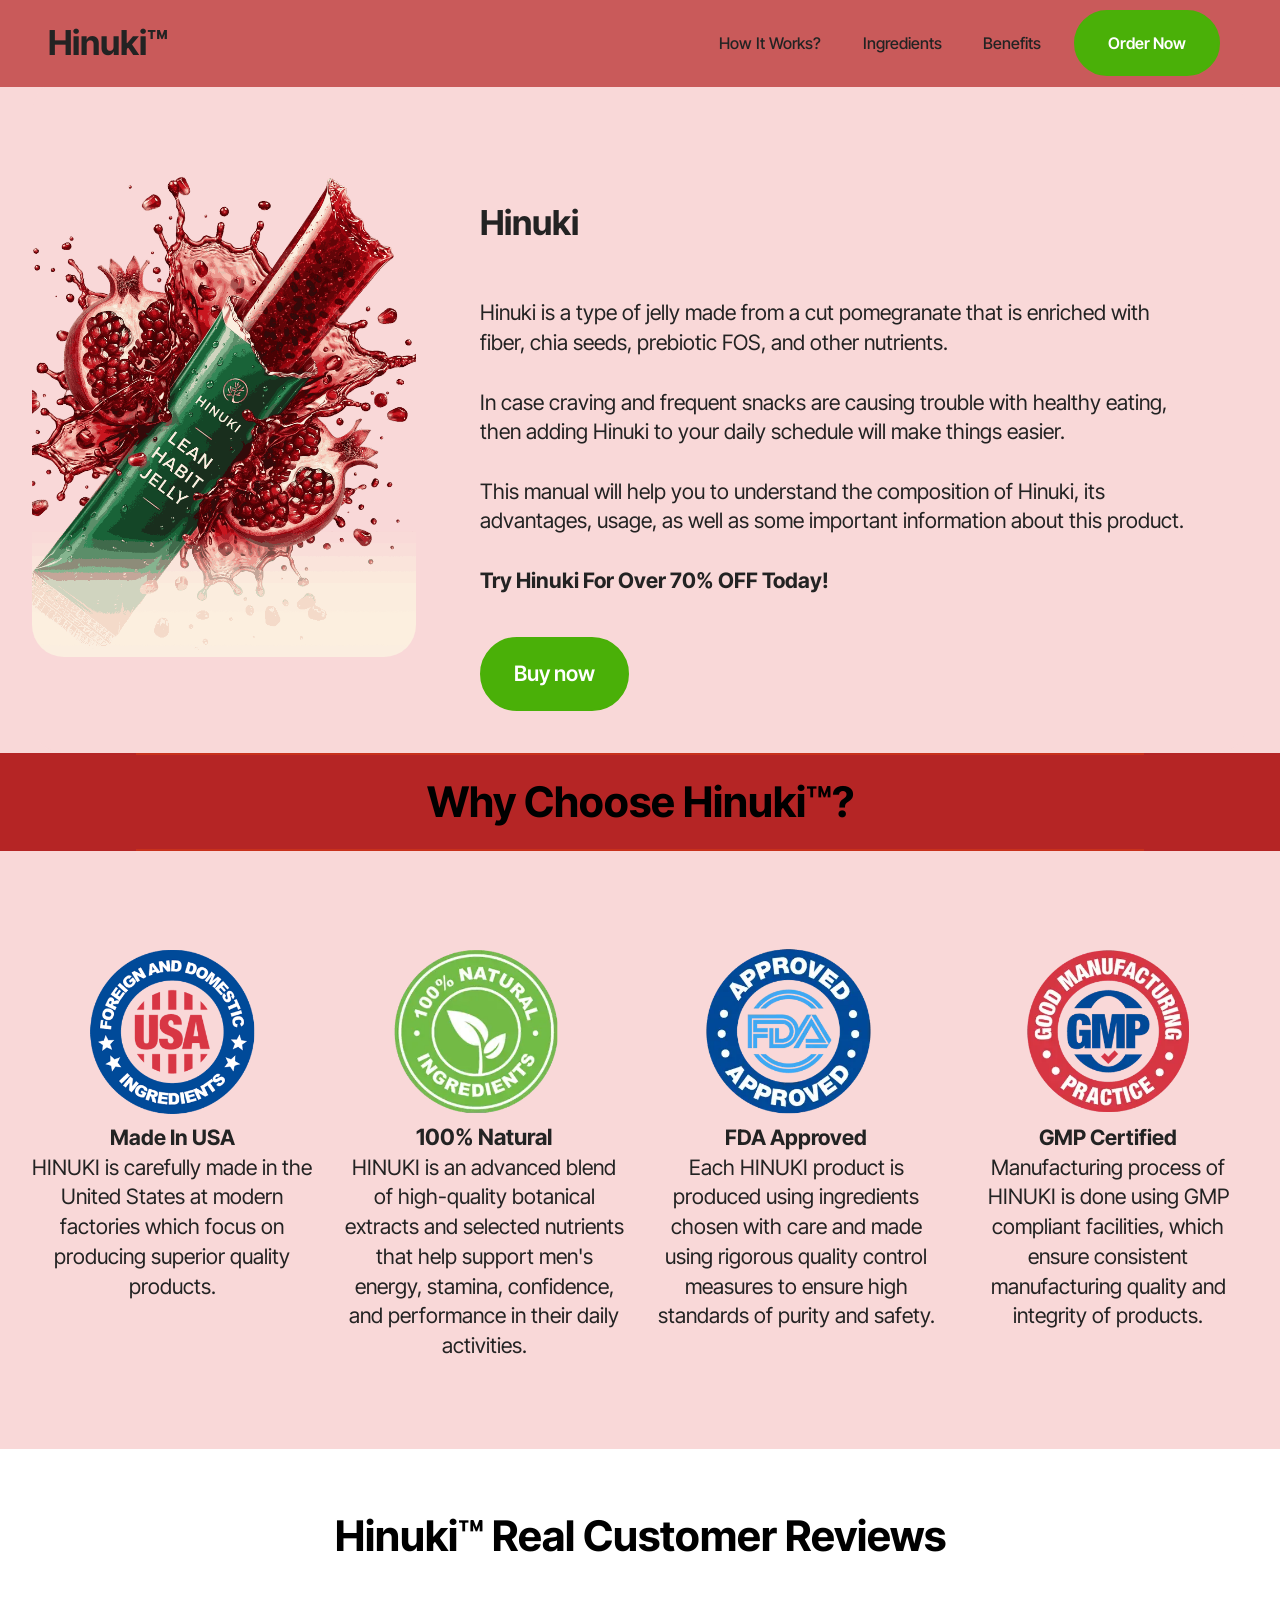
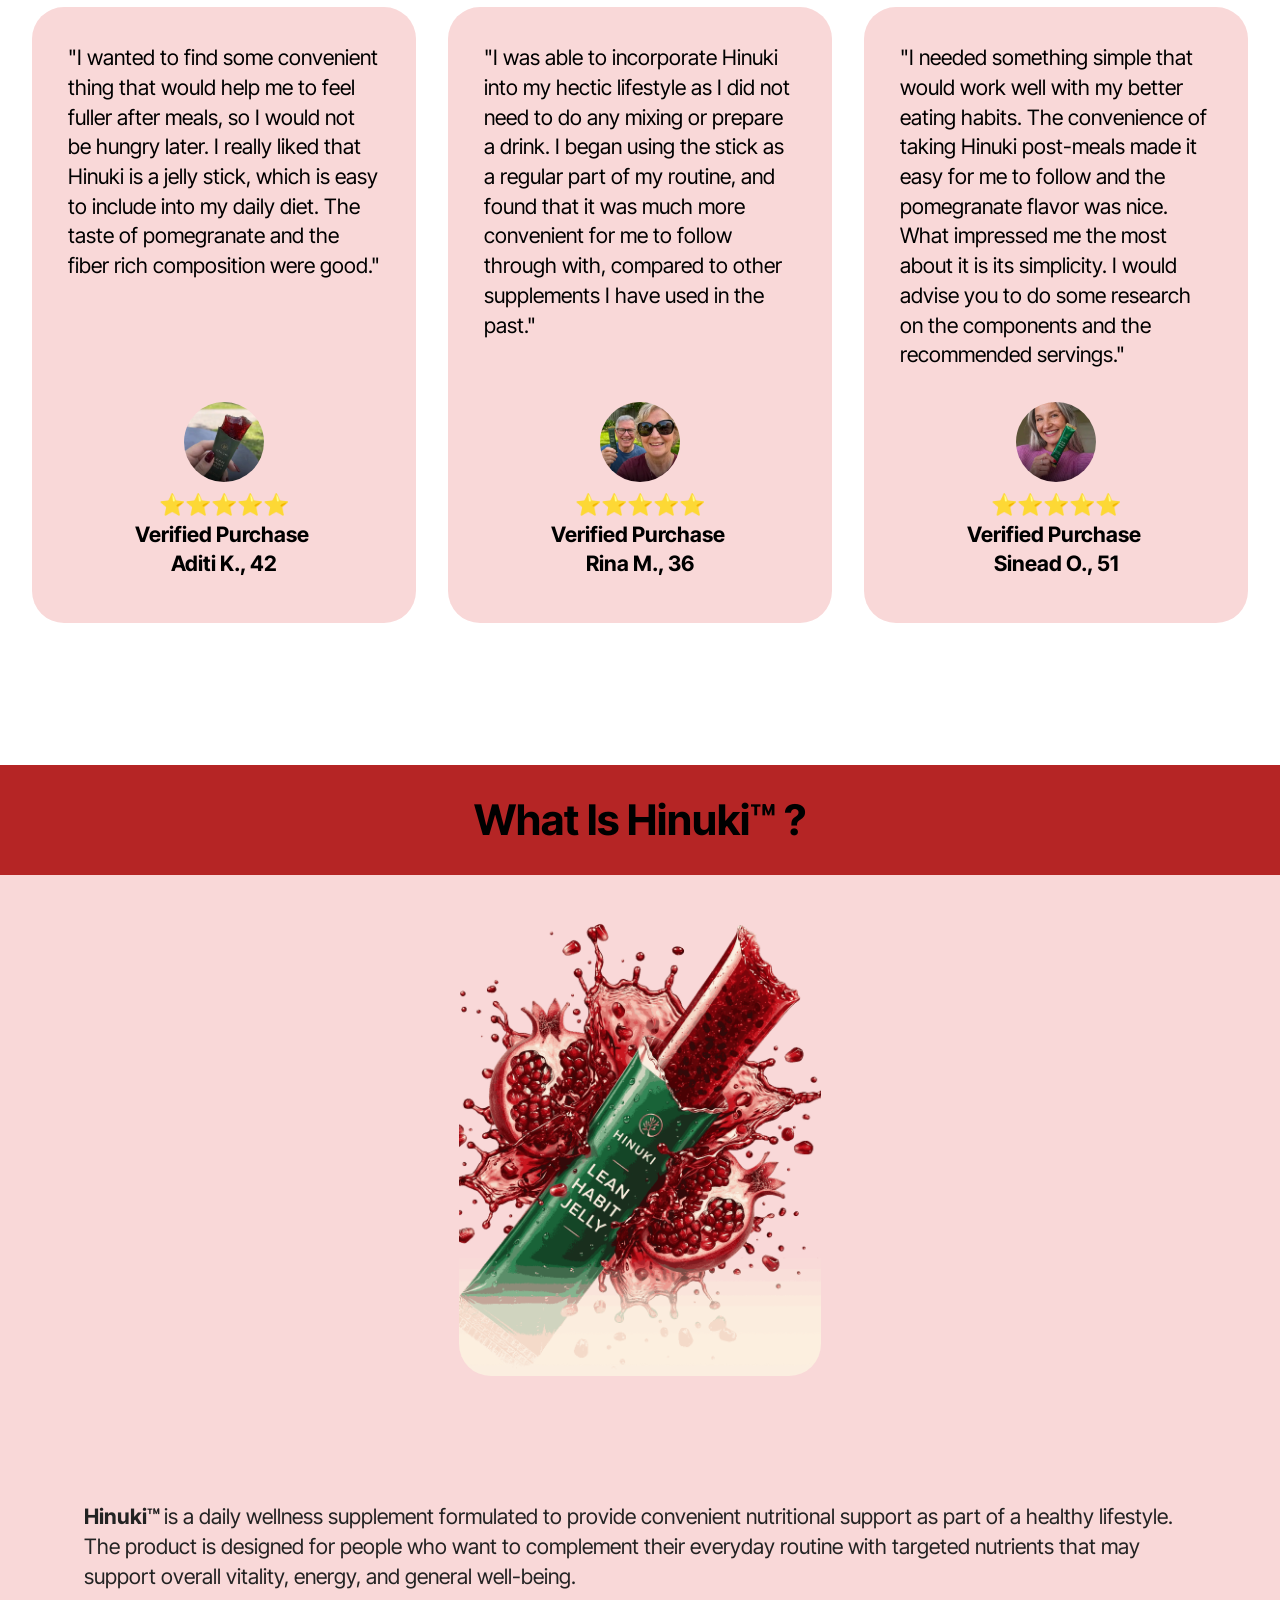
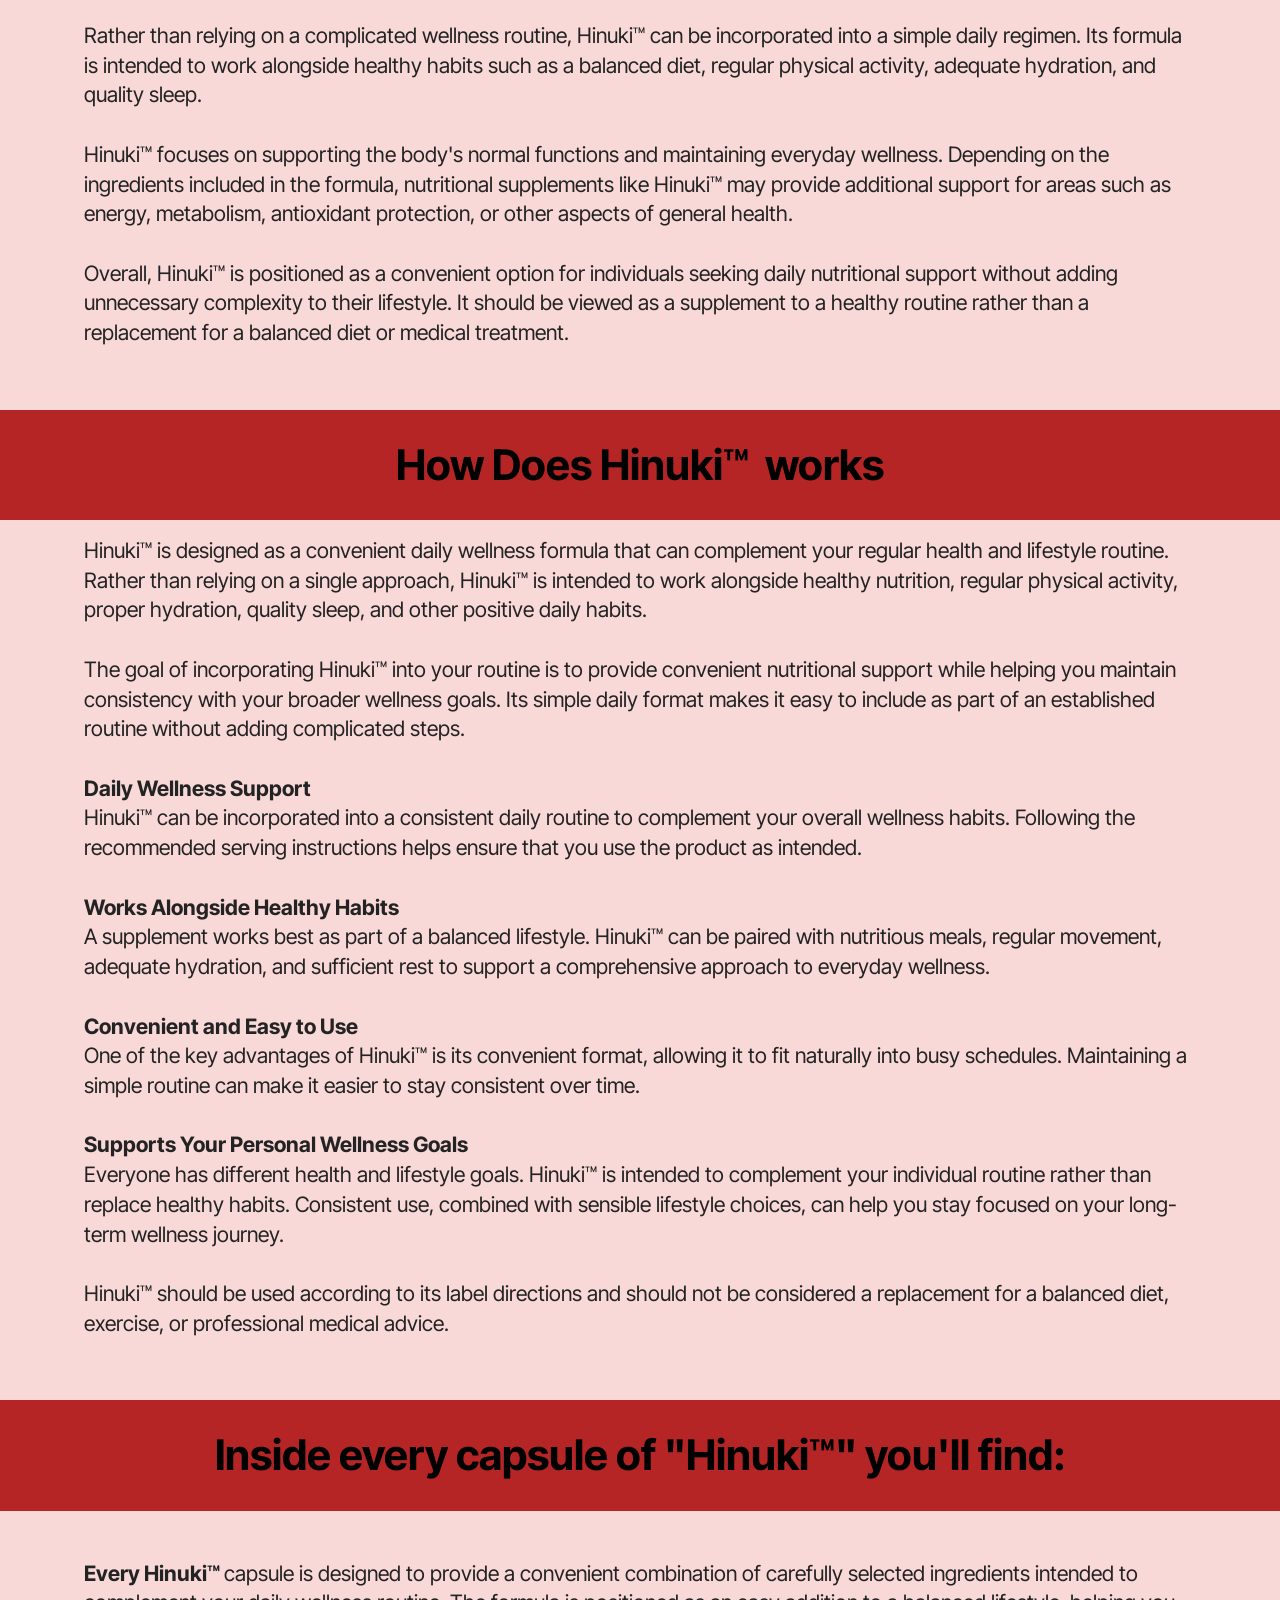
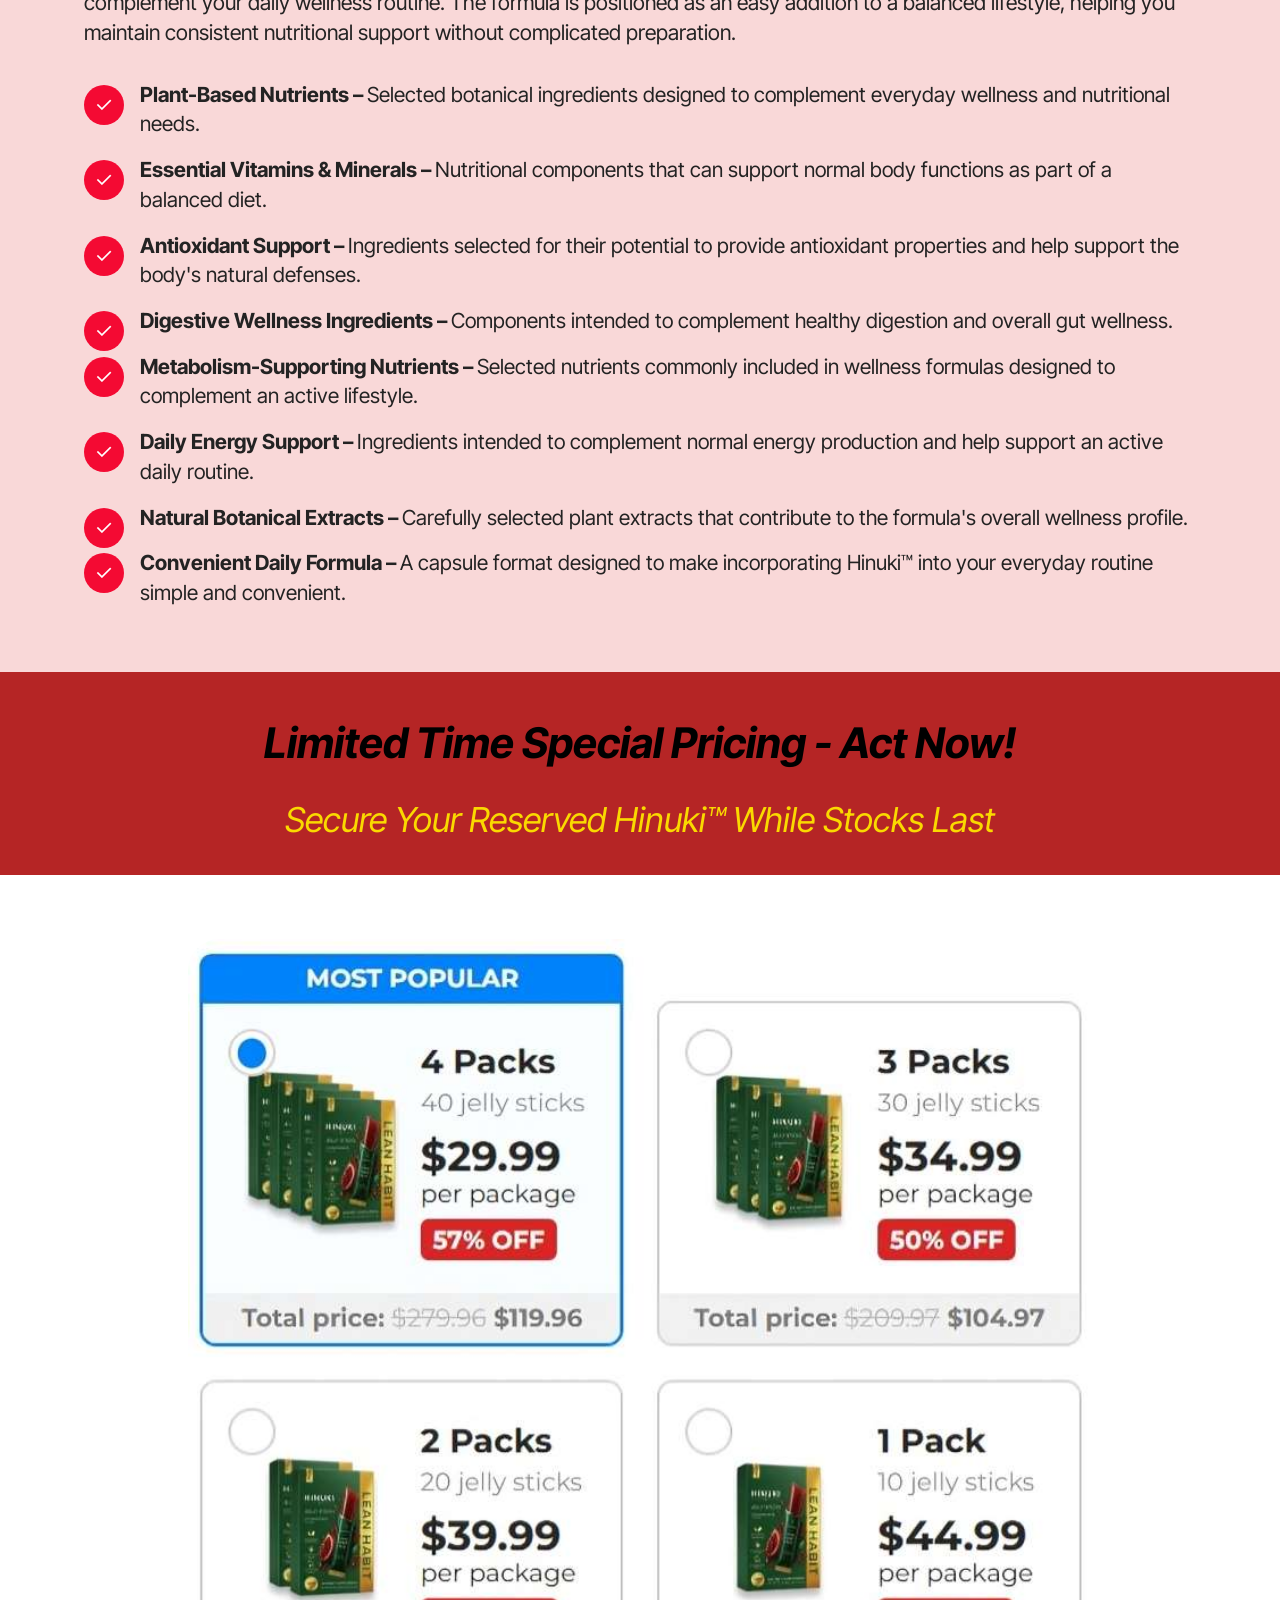
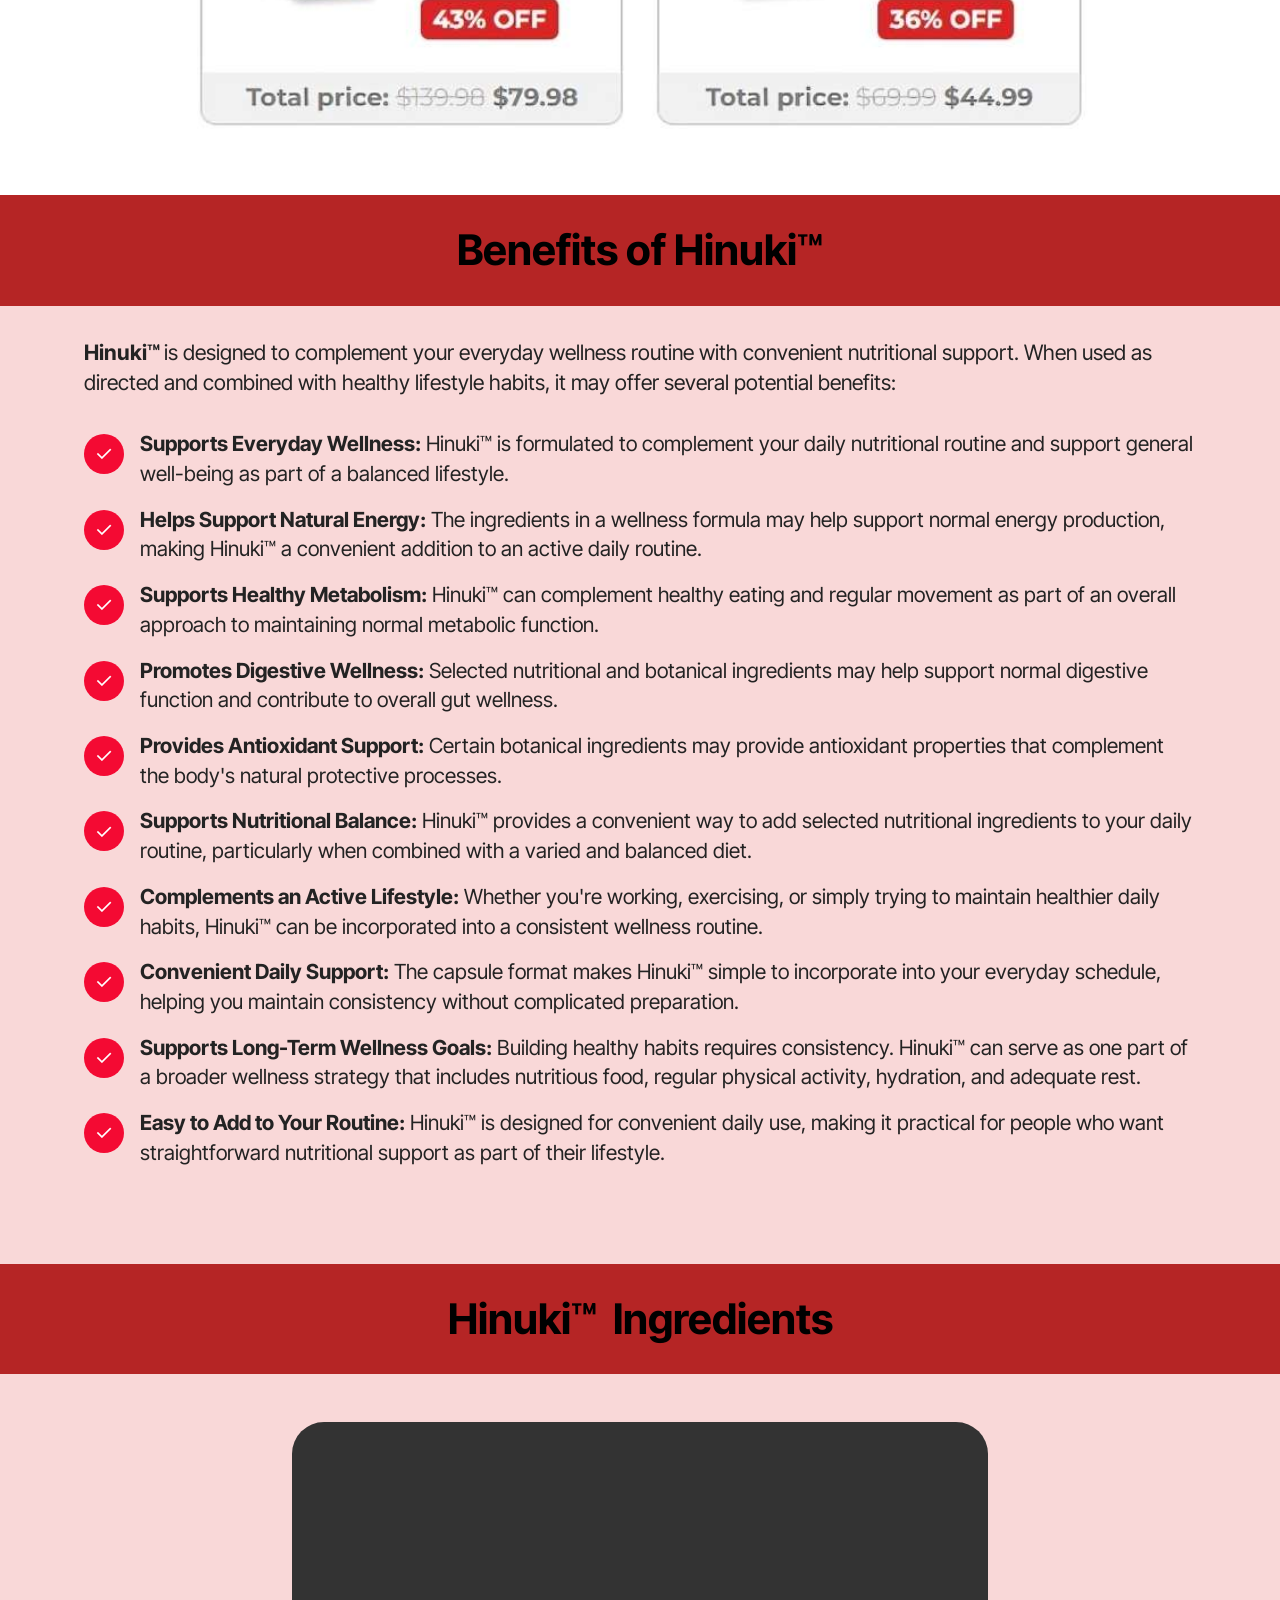
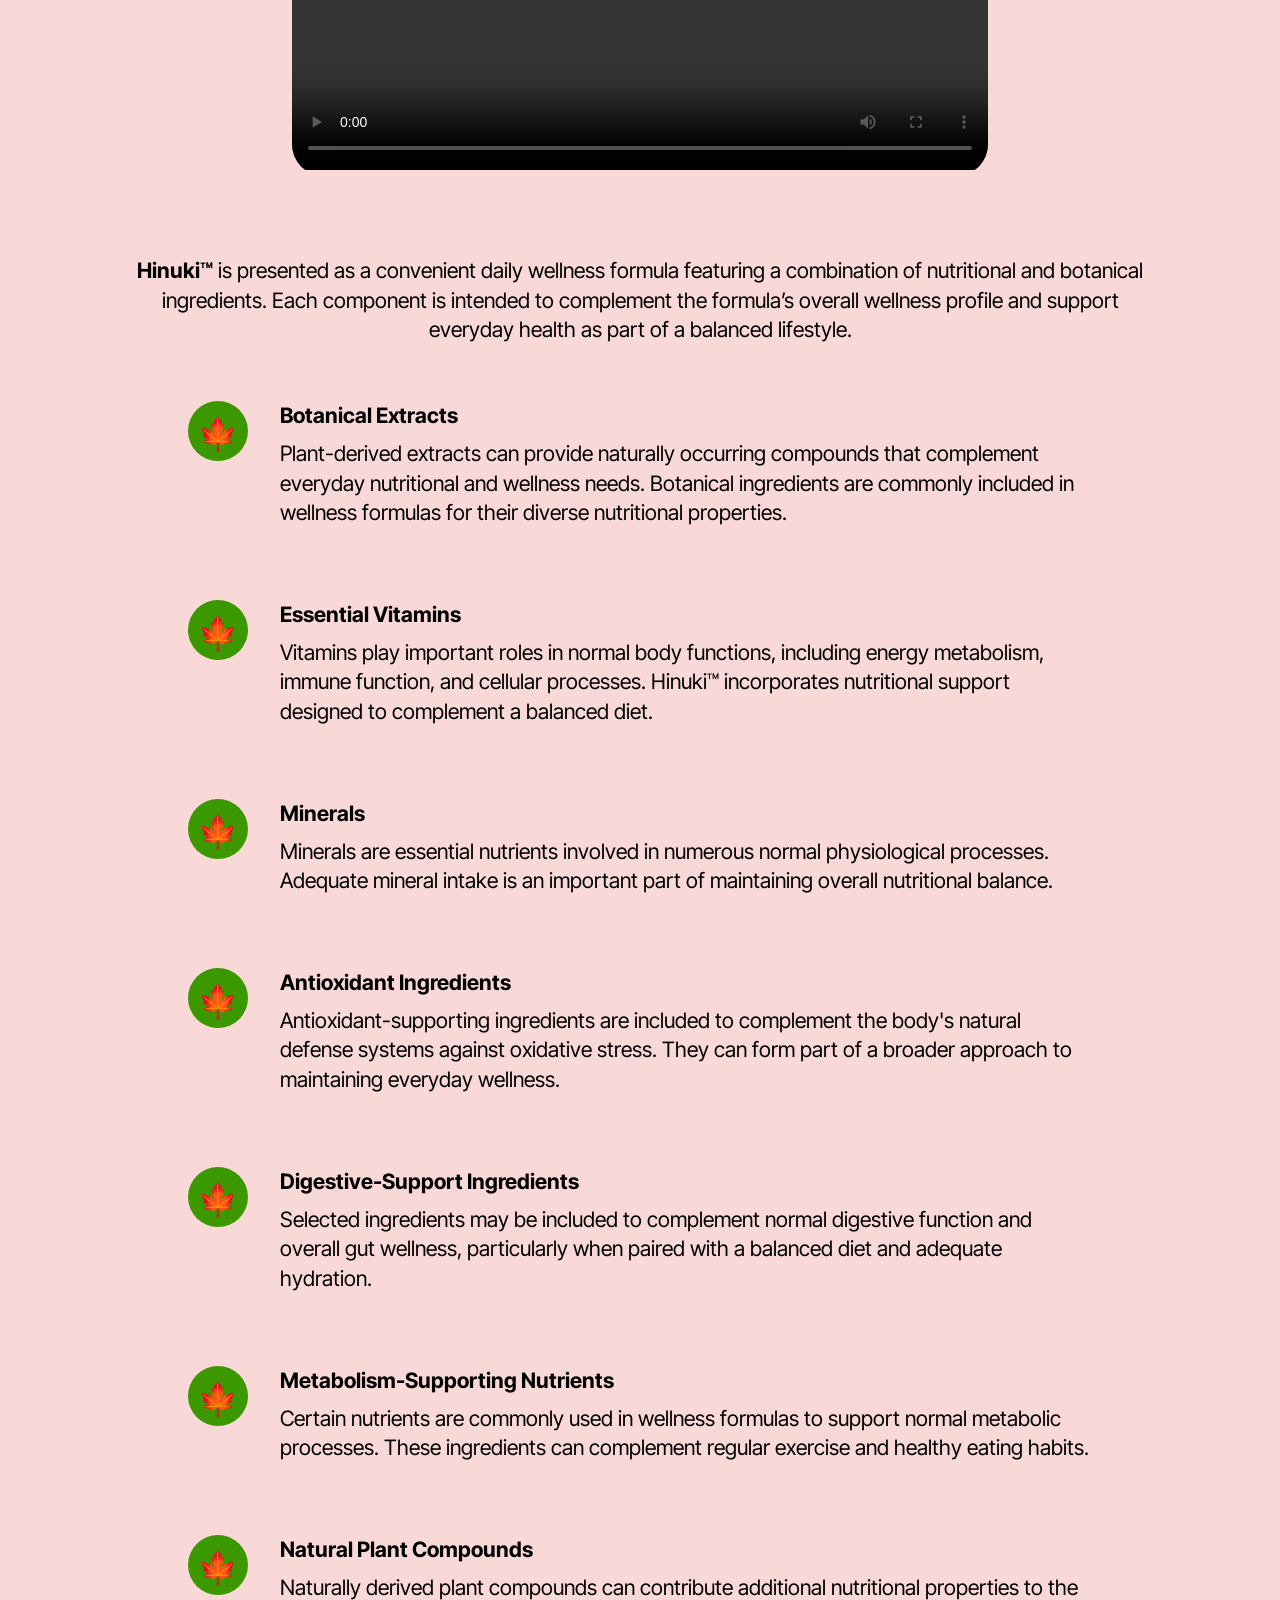
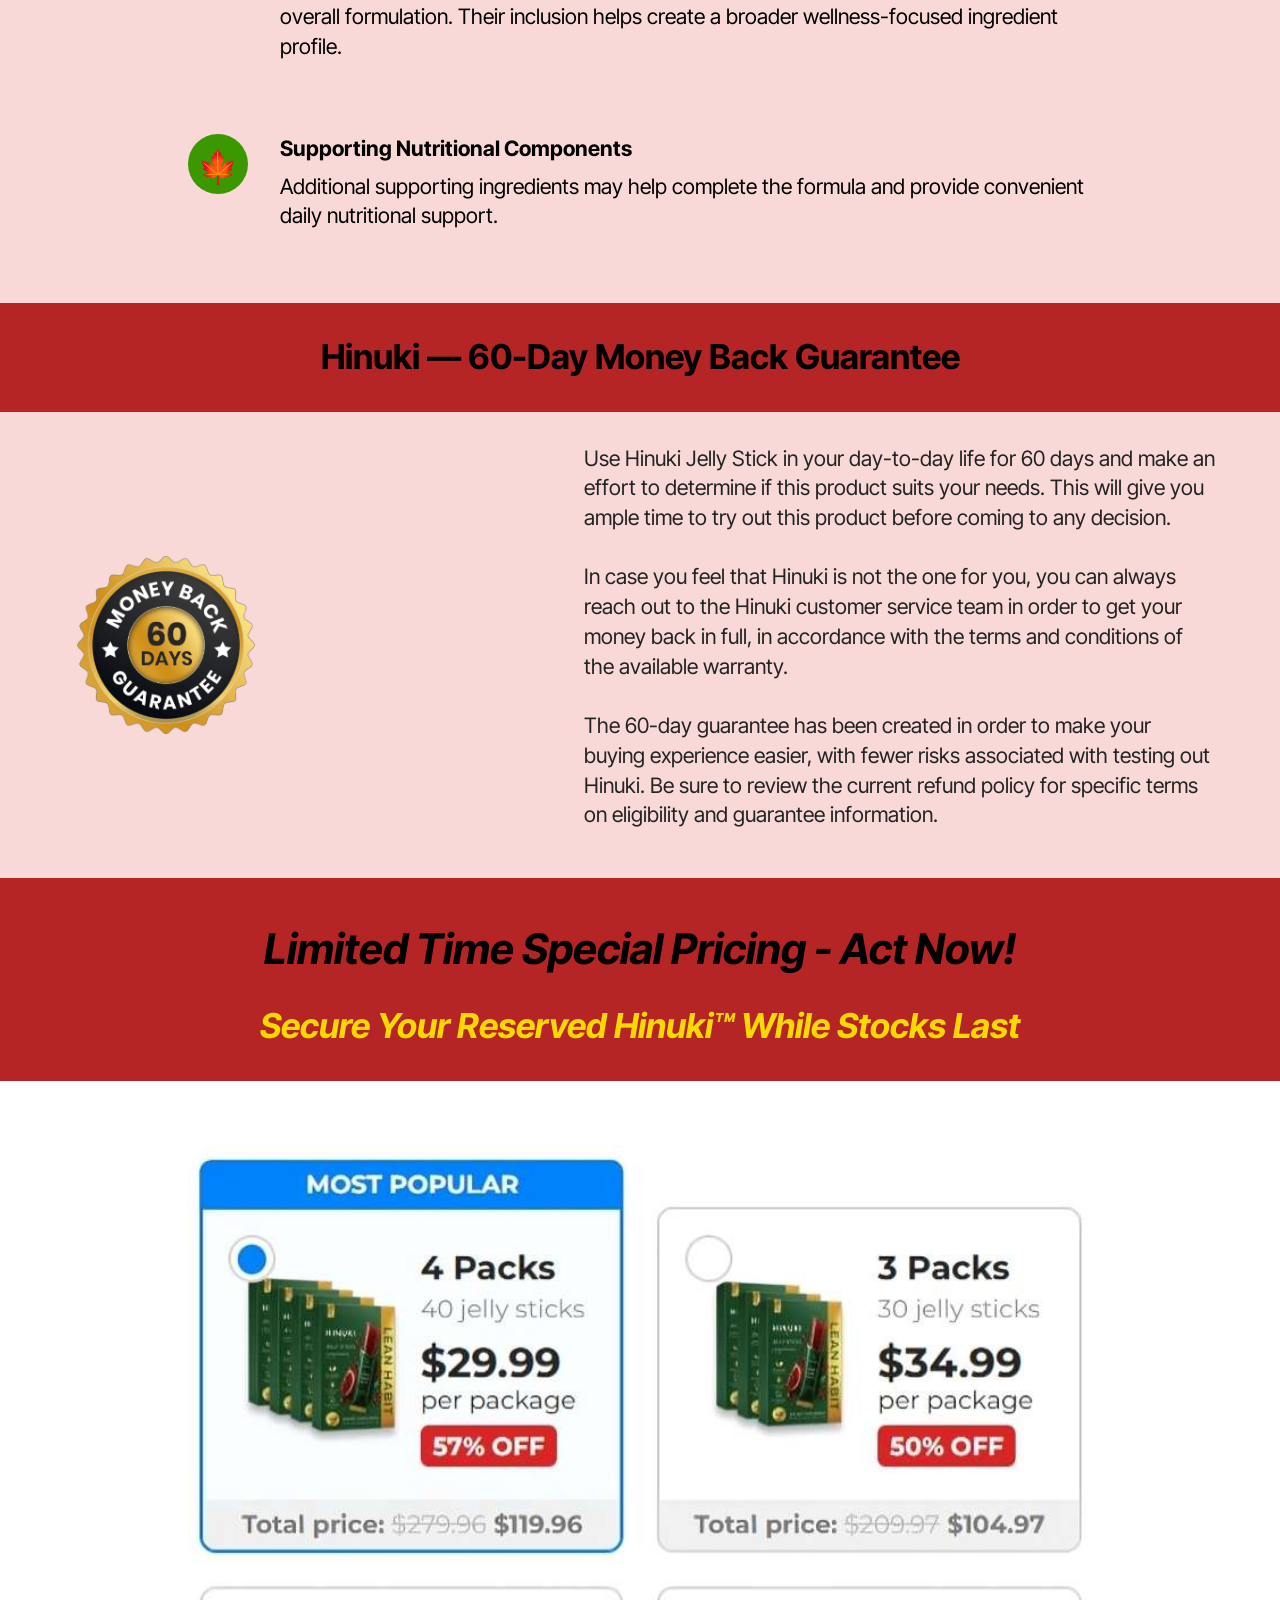
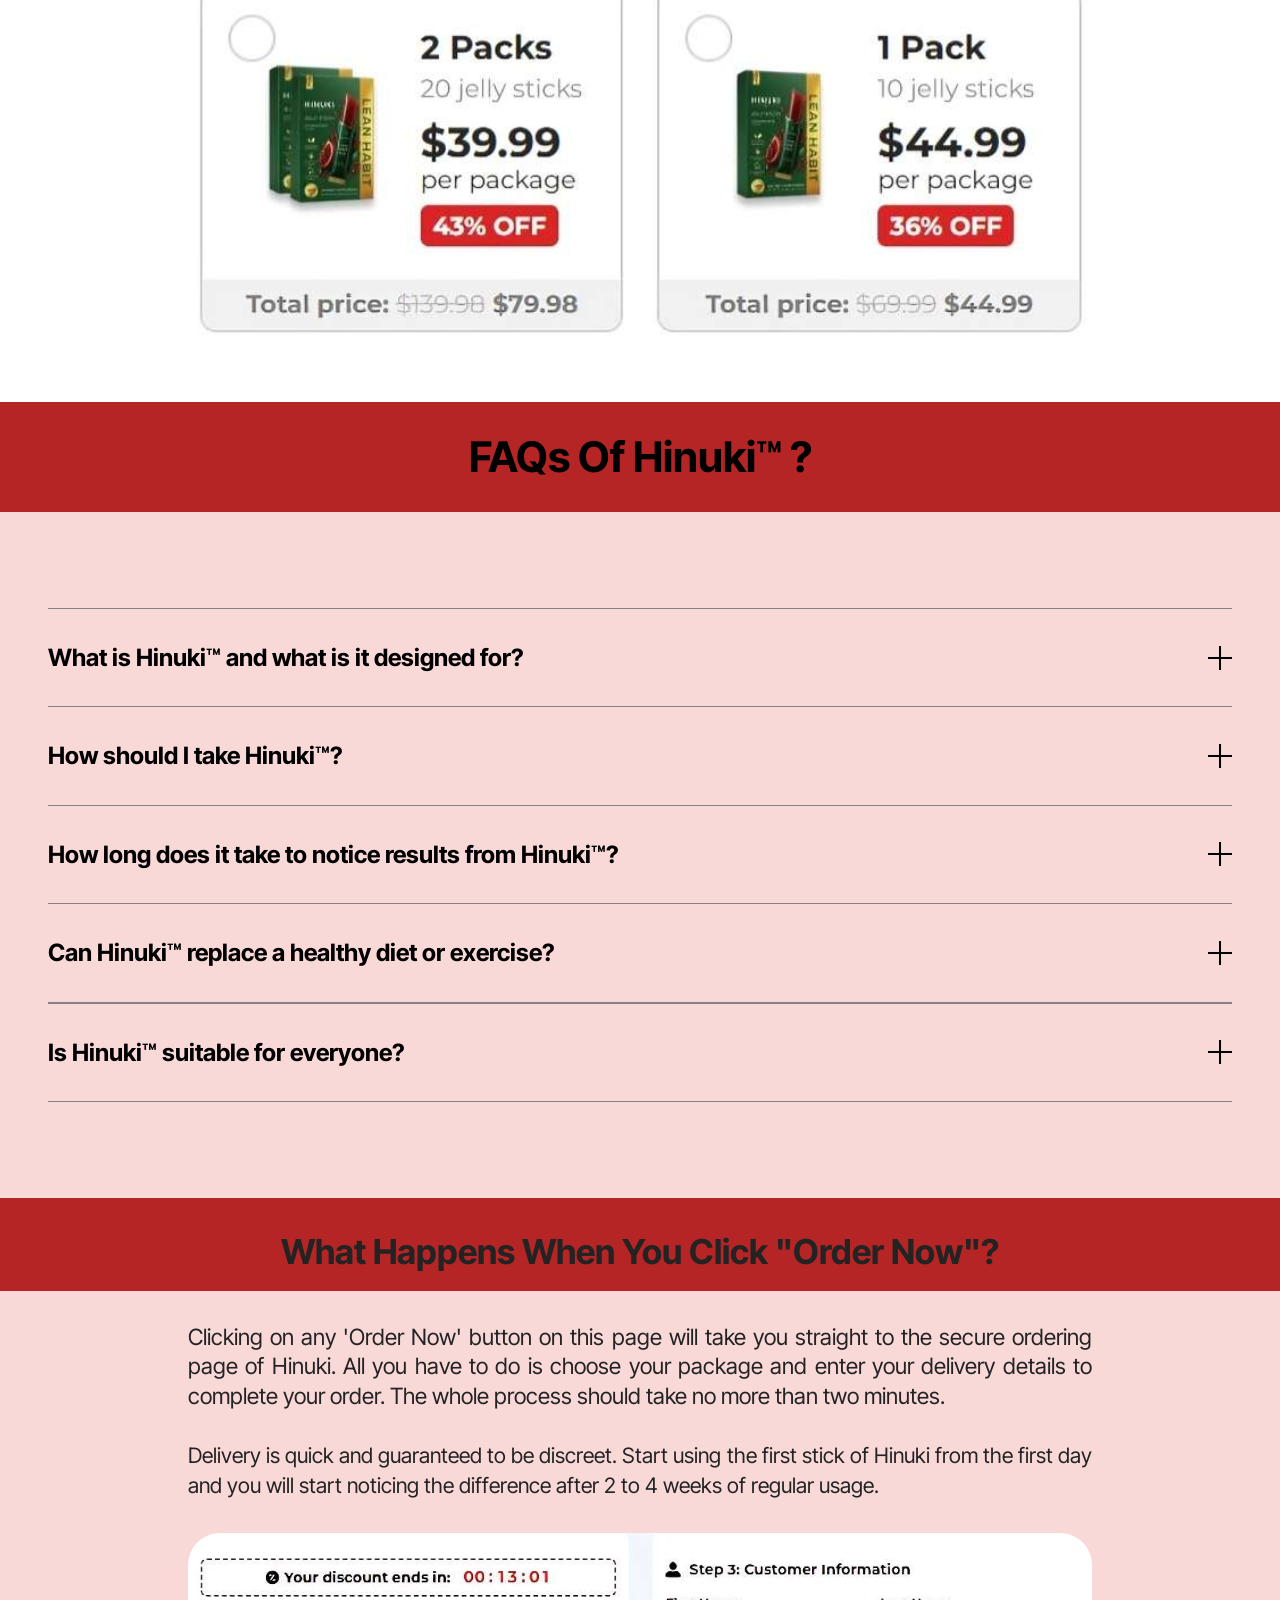
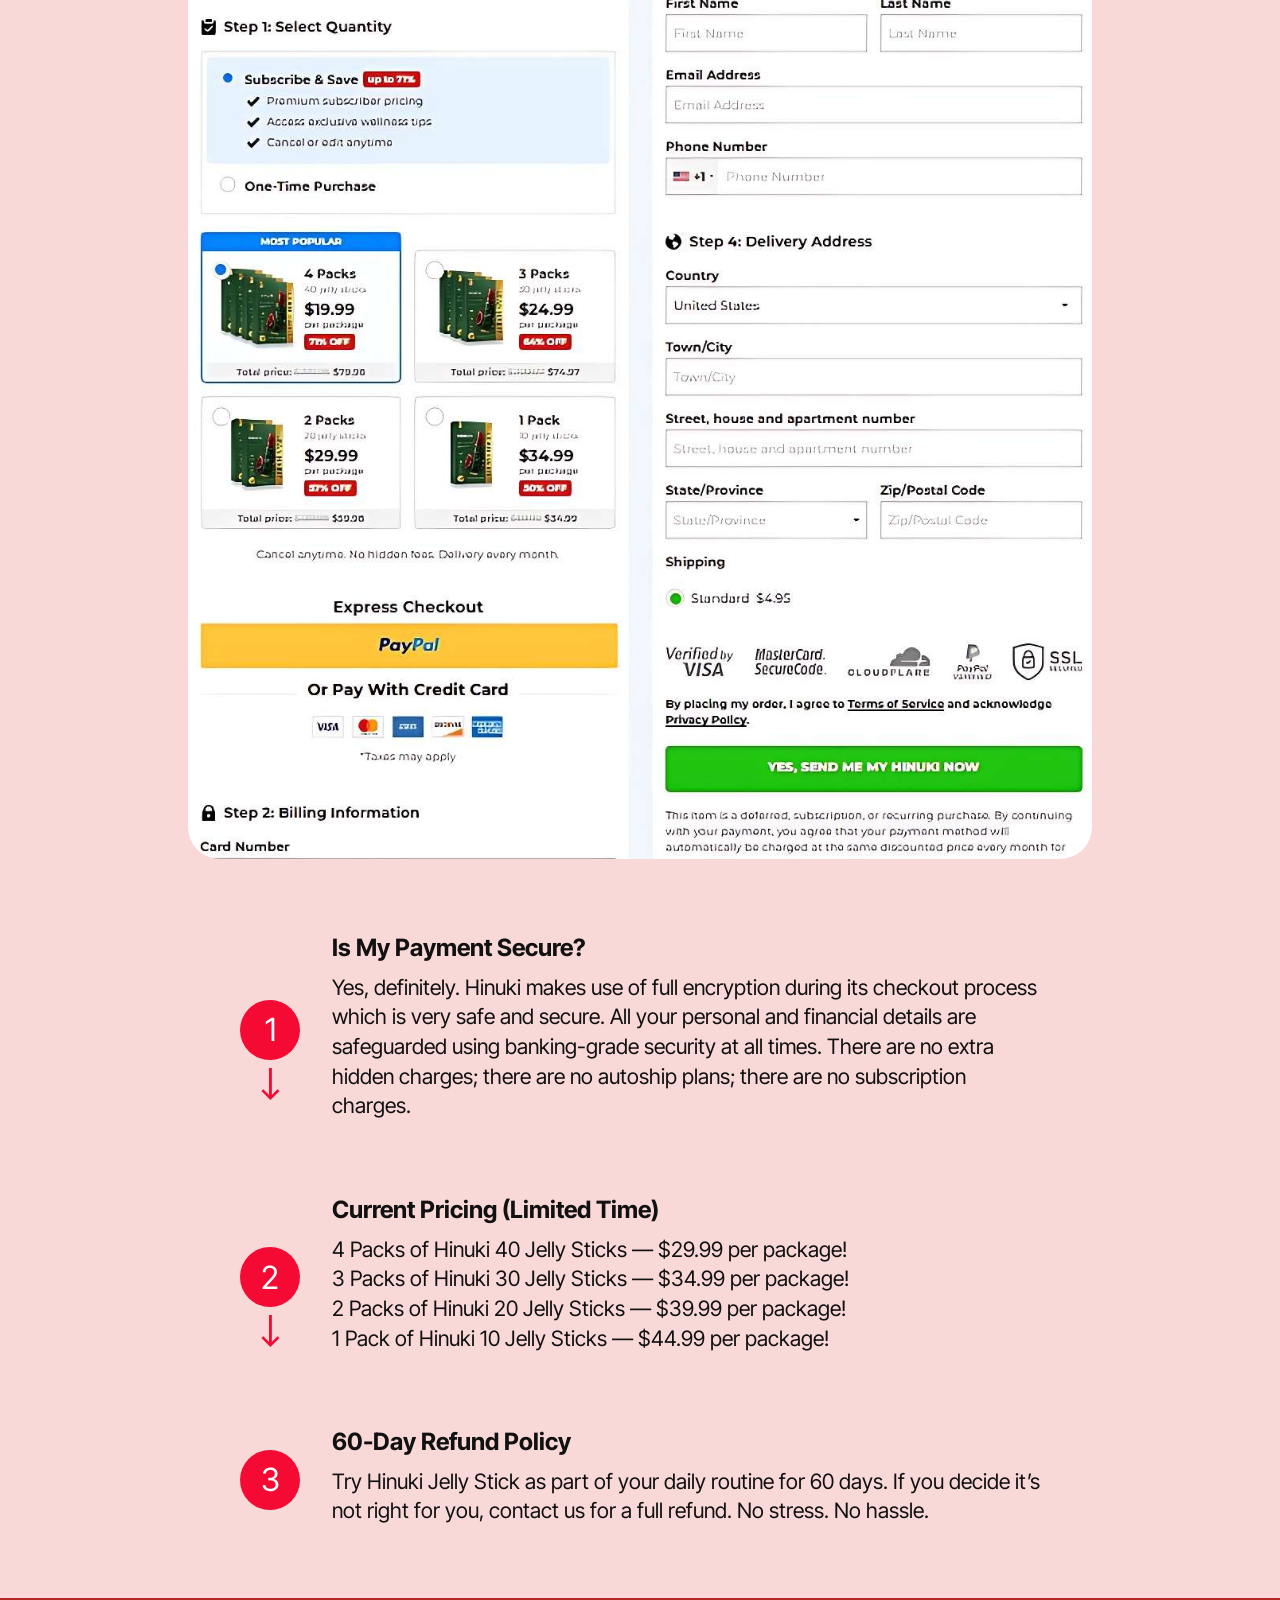
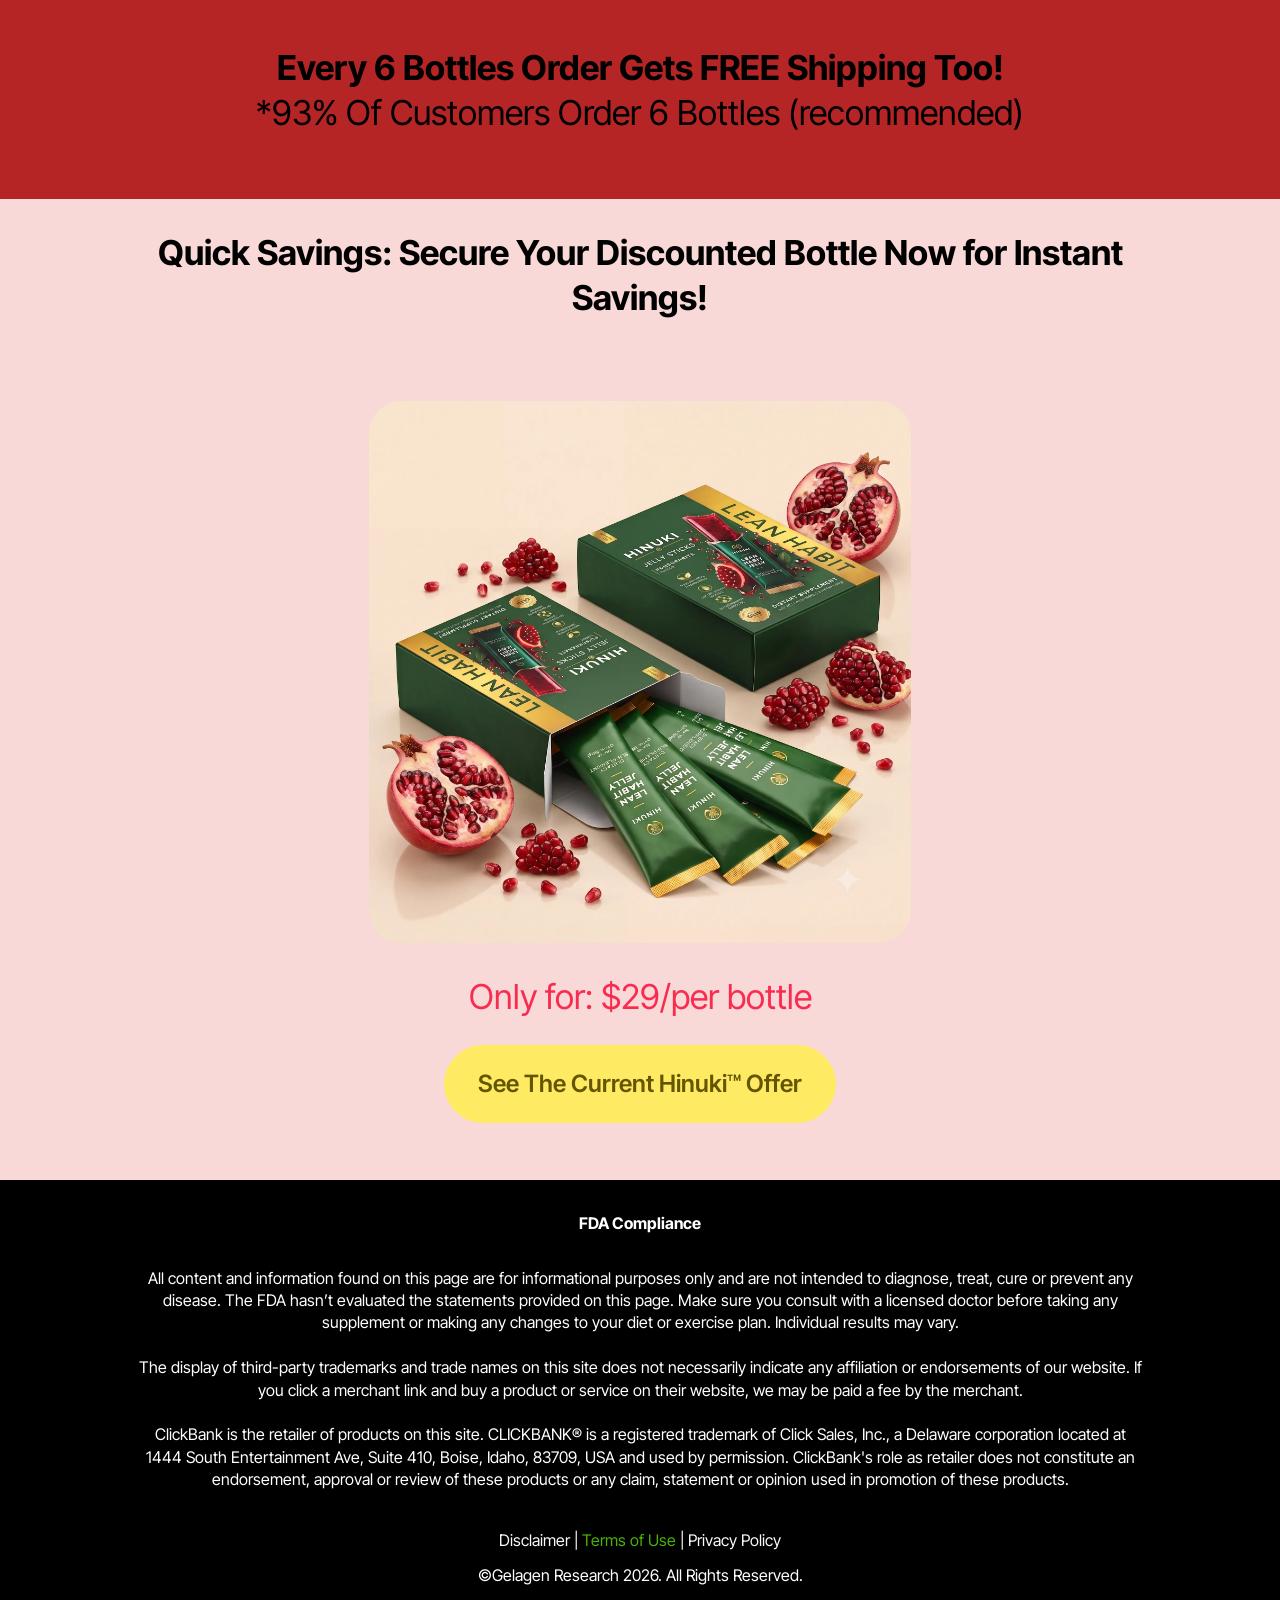
==== commit e87741ea: "Update index.html" ====
--- a/index.html
+++ b/index.html
@@ -24,7 +24,8 @@
   <link rel="preload" href="https://fonts.googleapis.com/css?family=Inter+Tight:100,200,300,400,500,600,700,800,900,100i,200i,300i,400i,500i,600i,700i,800i,900i&display=swap" as="style" onload="this.onload=null;this.rel='stylesheet'">
   <noscript><link rel="stylesheet" href="https://fonts.googleapis.com/css?family=Inter+Tight:100,200,300,400,500,600,700,800,900,100i,200i,300i,400i,500i,600i,700i,800i,900i&display=swap"></noscript>
   <link rel="preload" as="style" href="assets/mobirise/css/mbr-additional.css?v=cbcJIG"><link rel="stylesheet" href="assets/mobirise/css/mbr-additional.css?v=cbcJIG" type="text/css">
-
+<meta name="msvalidate.01" content="E1C683F4EFB1ADD5ABCEF03F91AA41EB" />
+	<meta name="google-site-verification" content="4bTPPsSgGg9mrN9ppGhdz5BRyaK9BWV9diWJw_Lr8Sk" />
   
   
   <meta name="keywords" content="prosta defend, prostadefend, prosta defend supplement, prosta defend pills">
@@ -1030,4 +1031,4 @@
   
   
 </body>
-</html>+</html>
